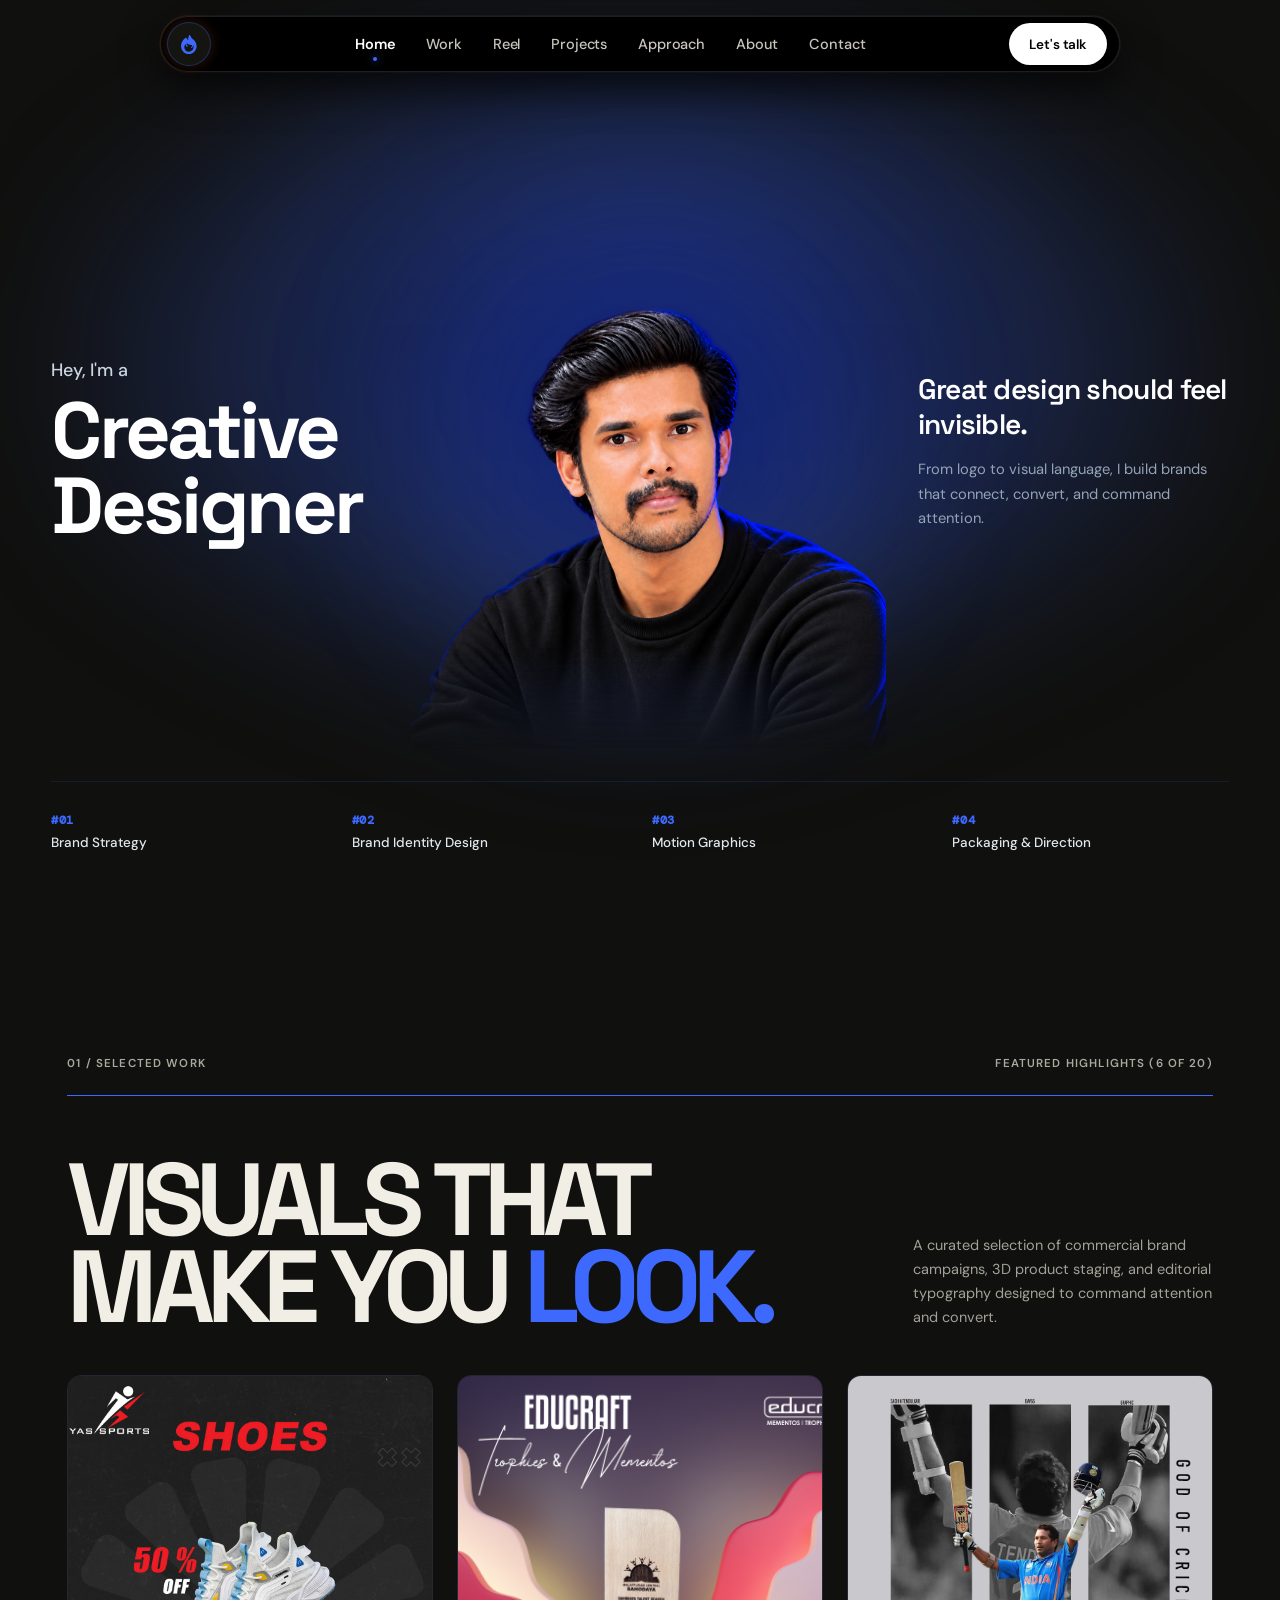
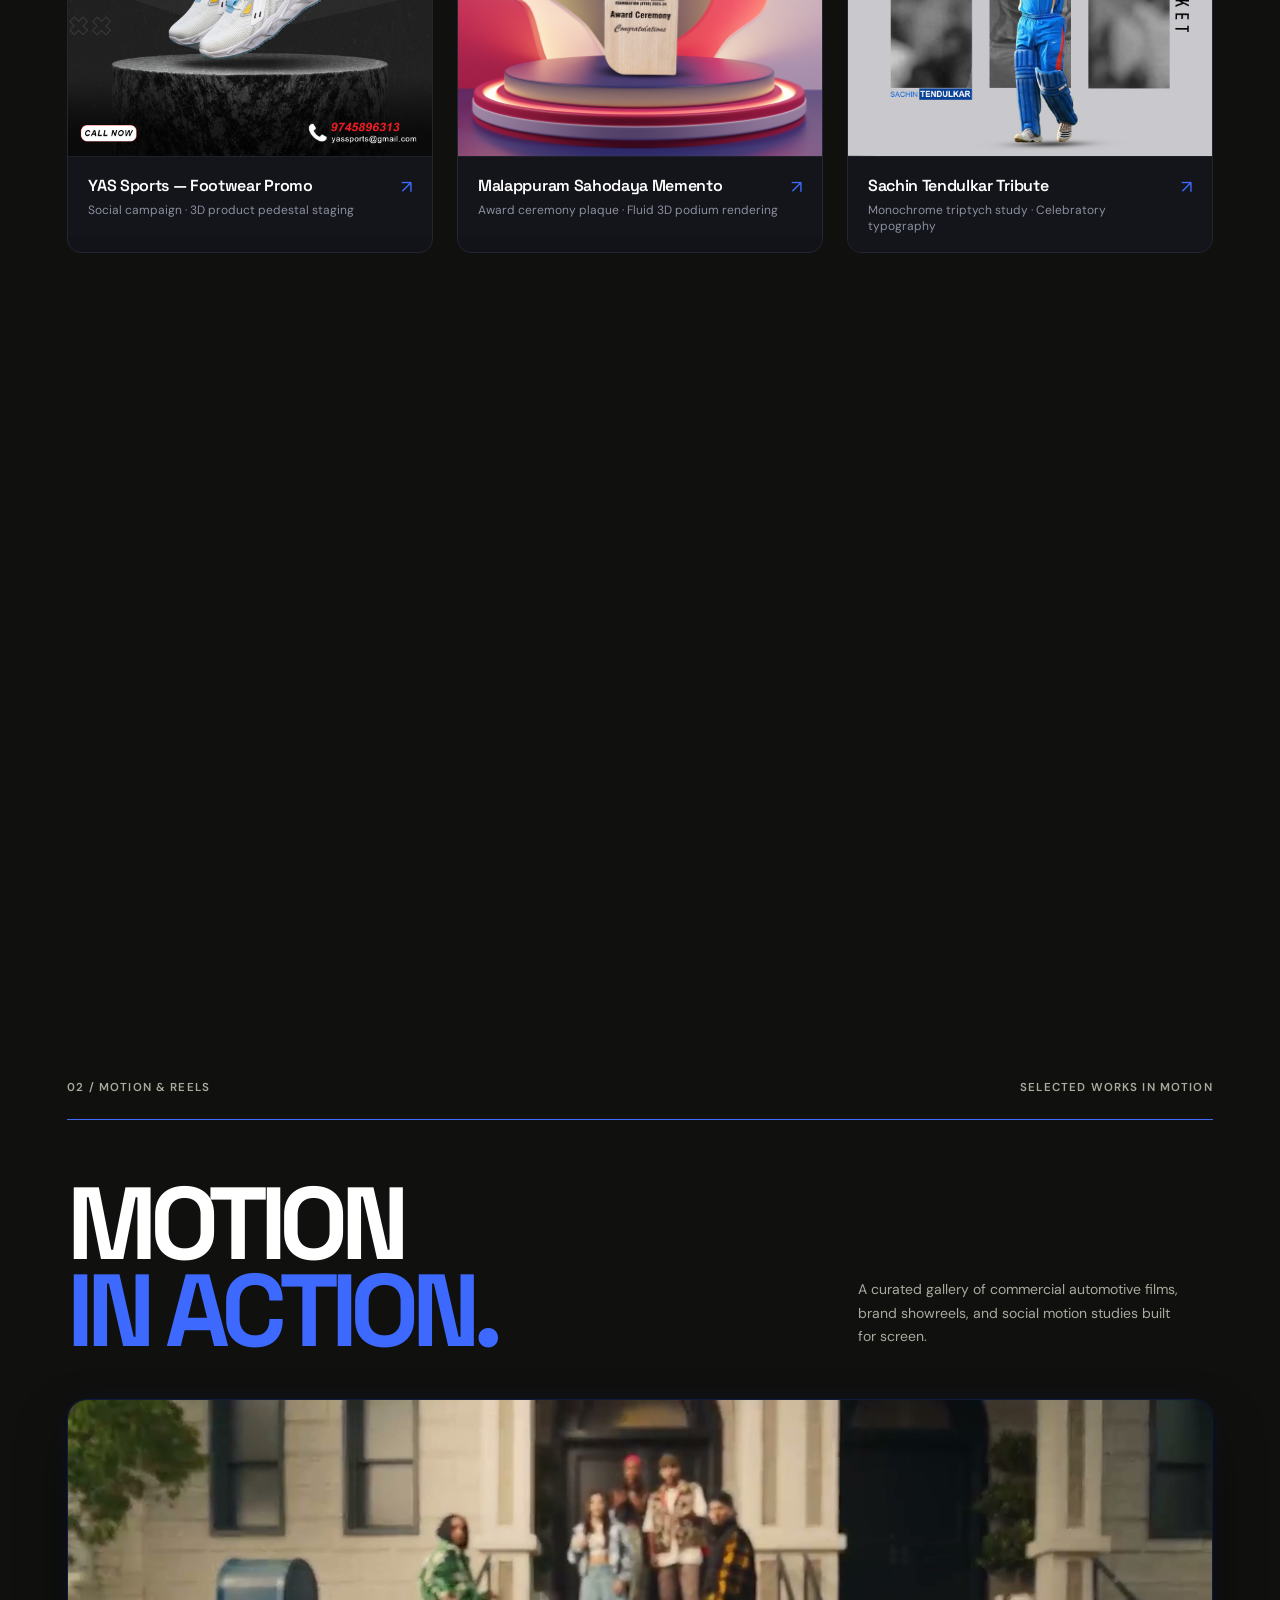
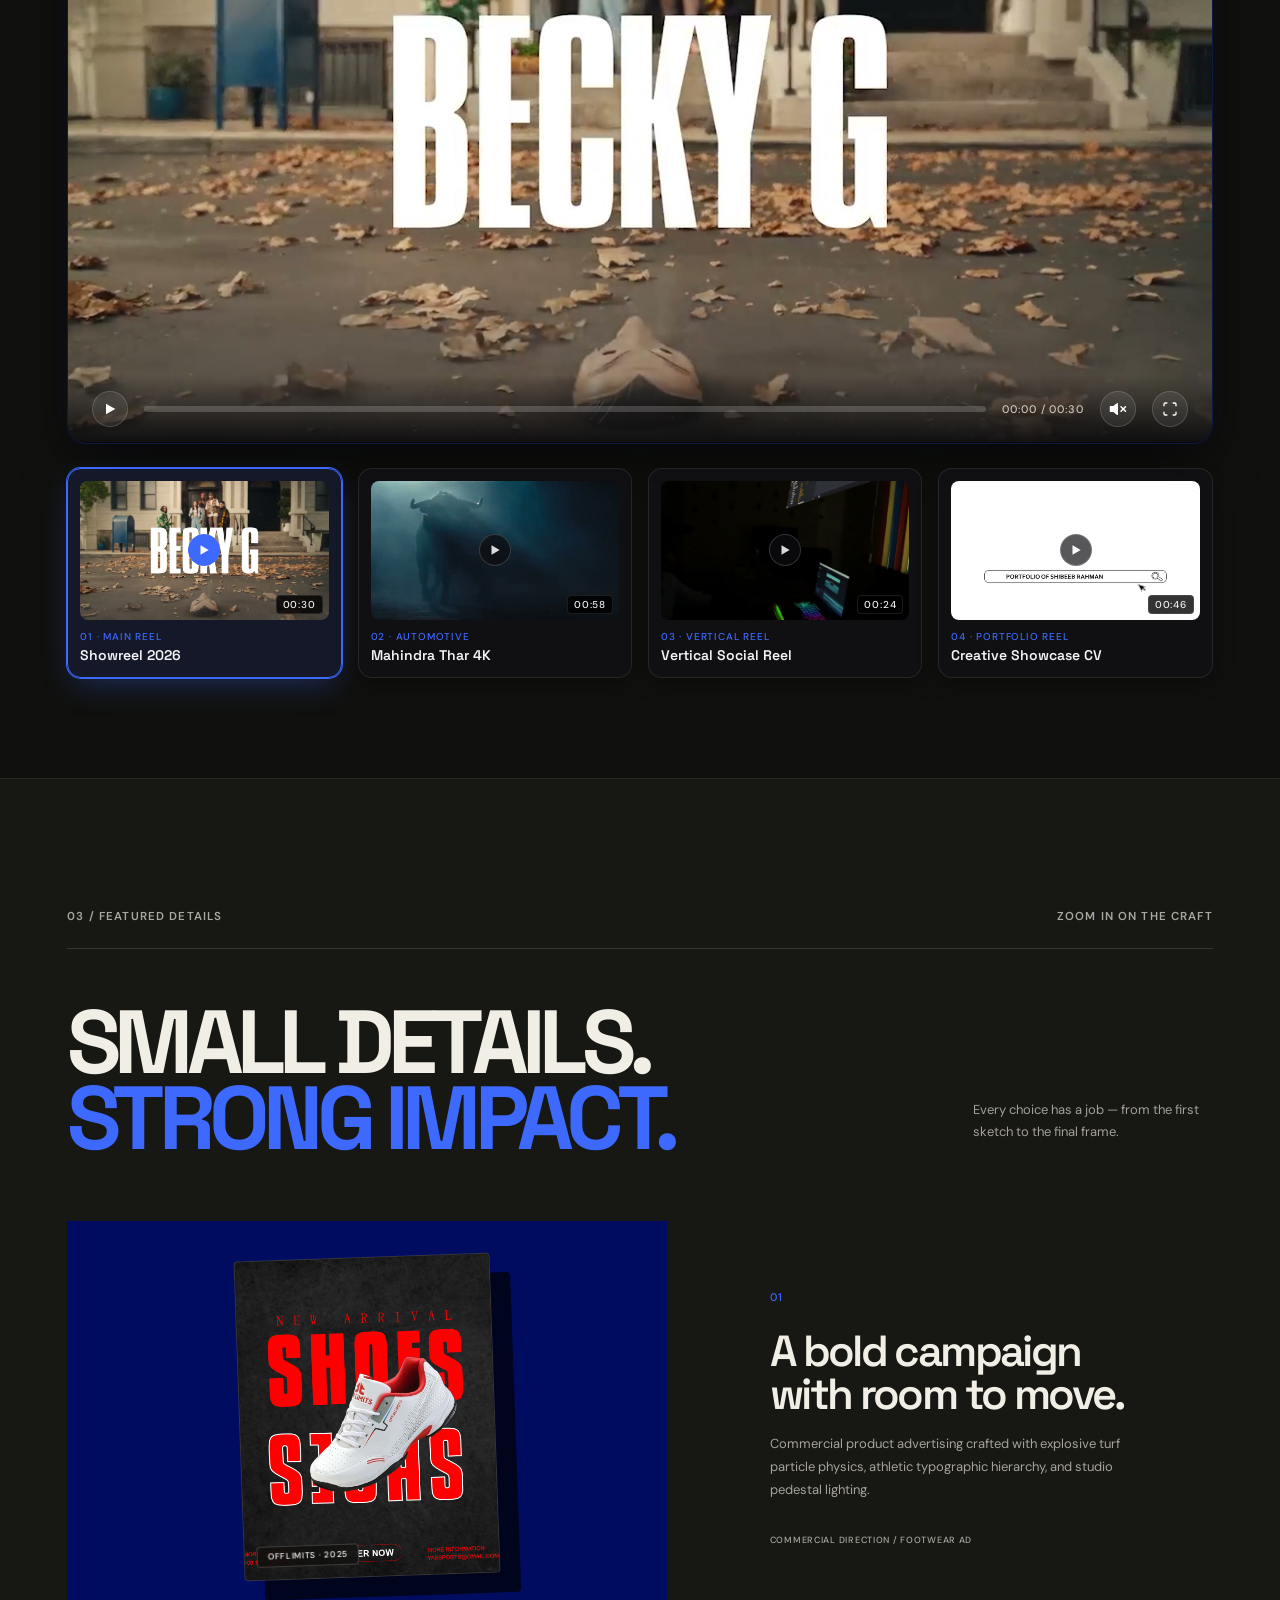
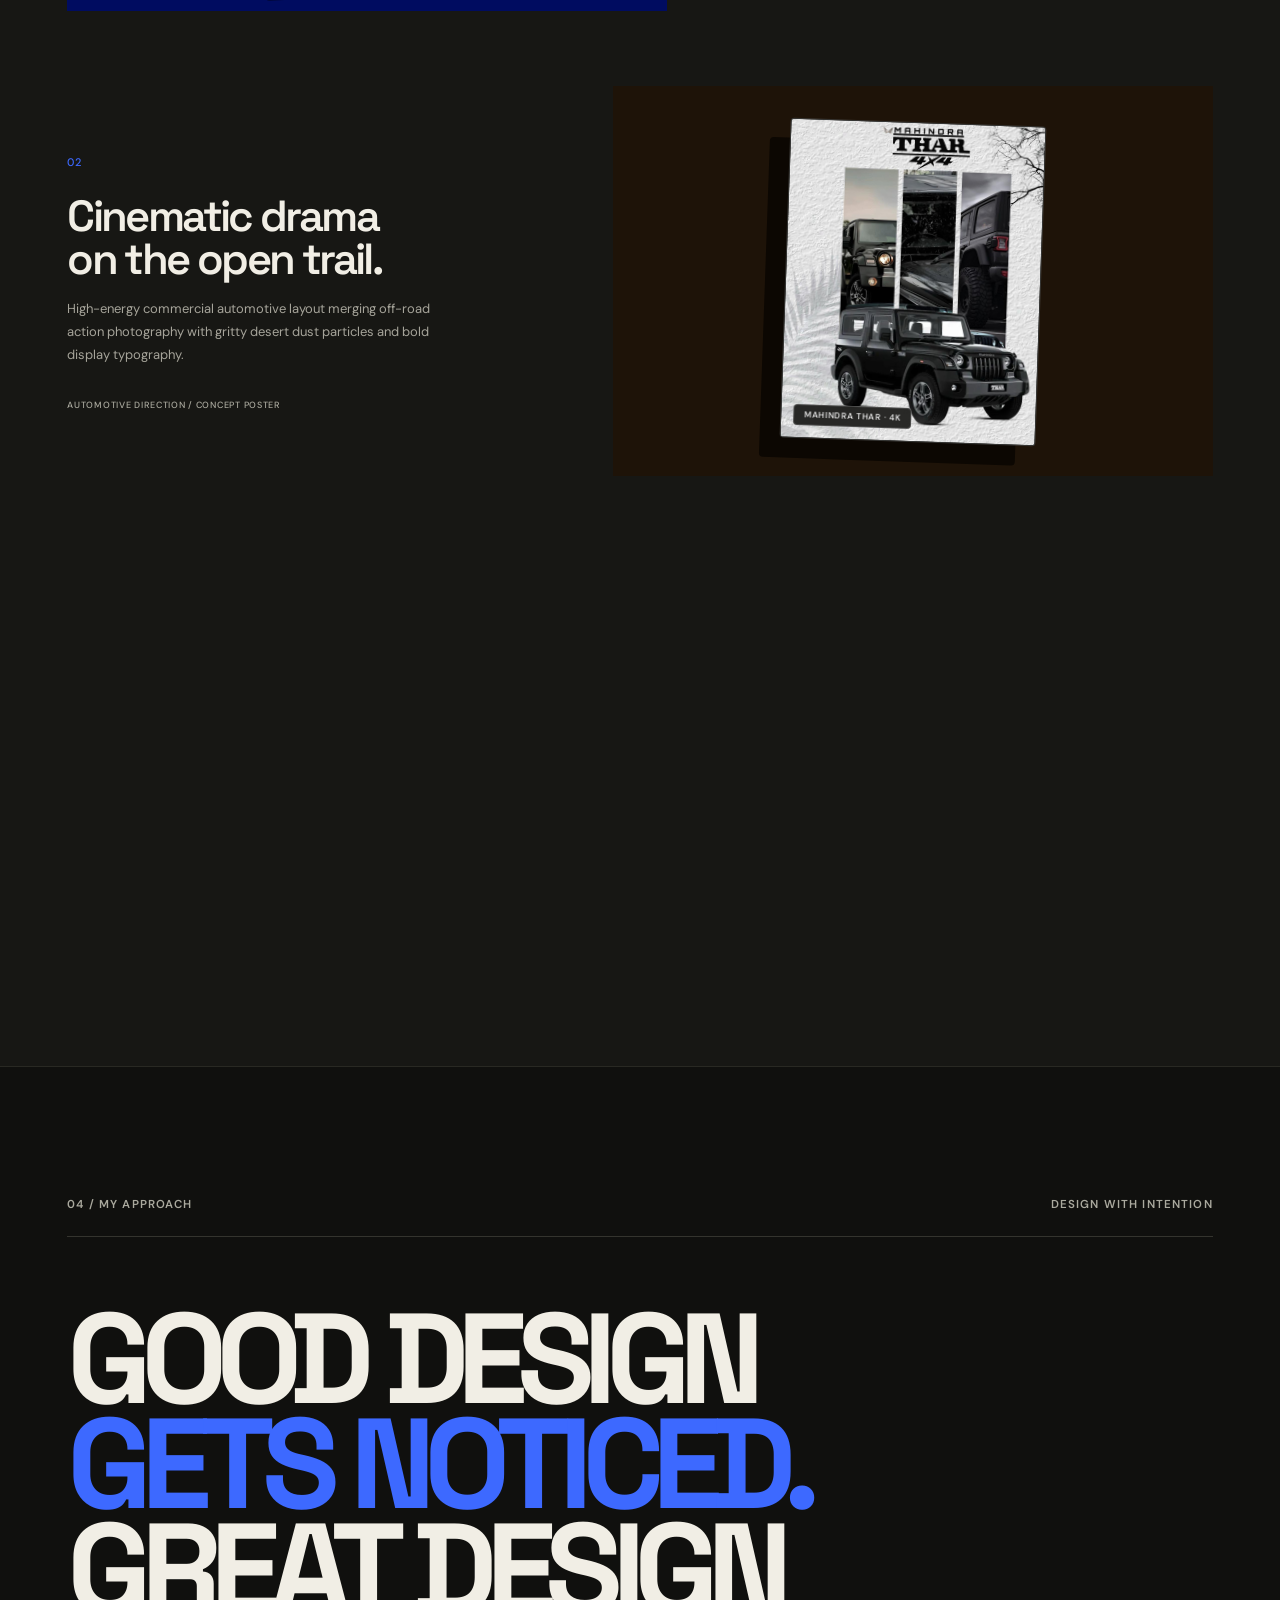
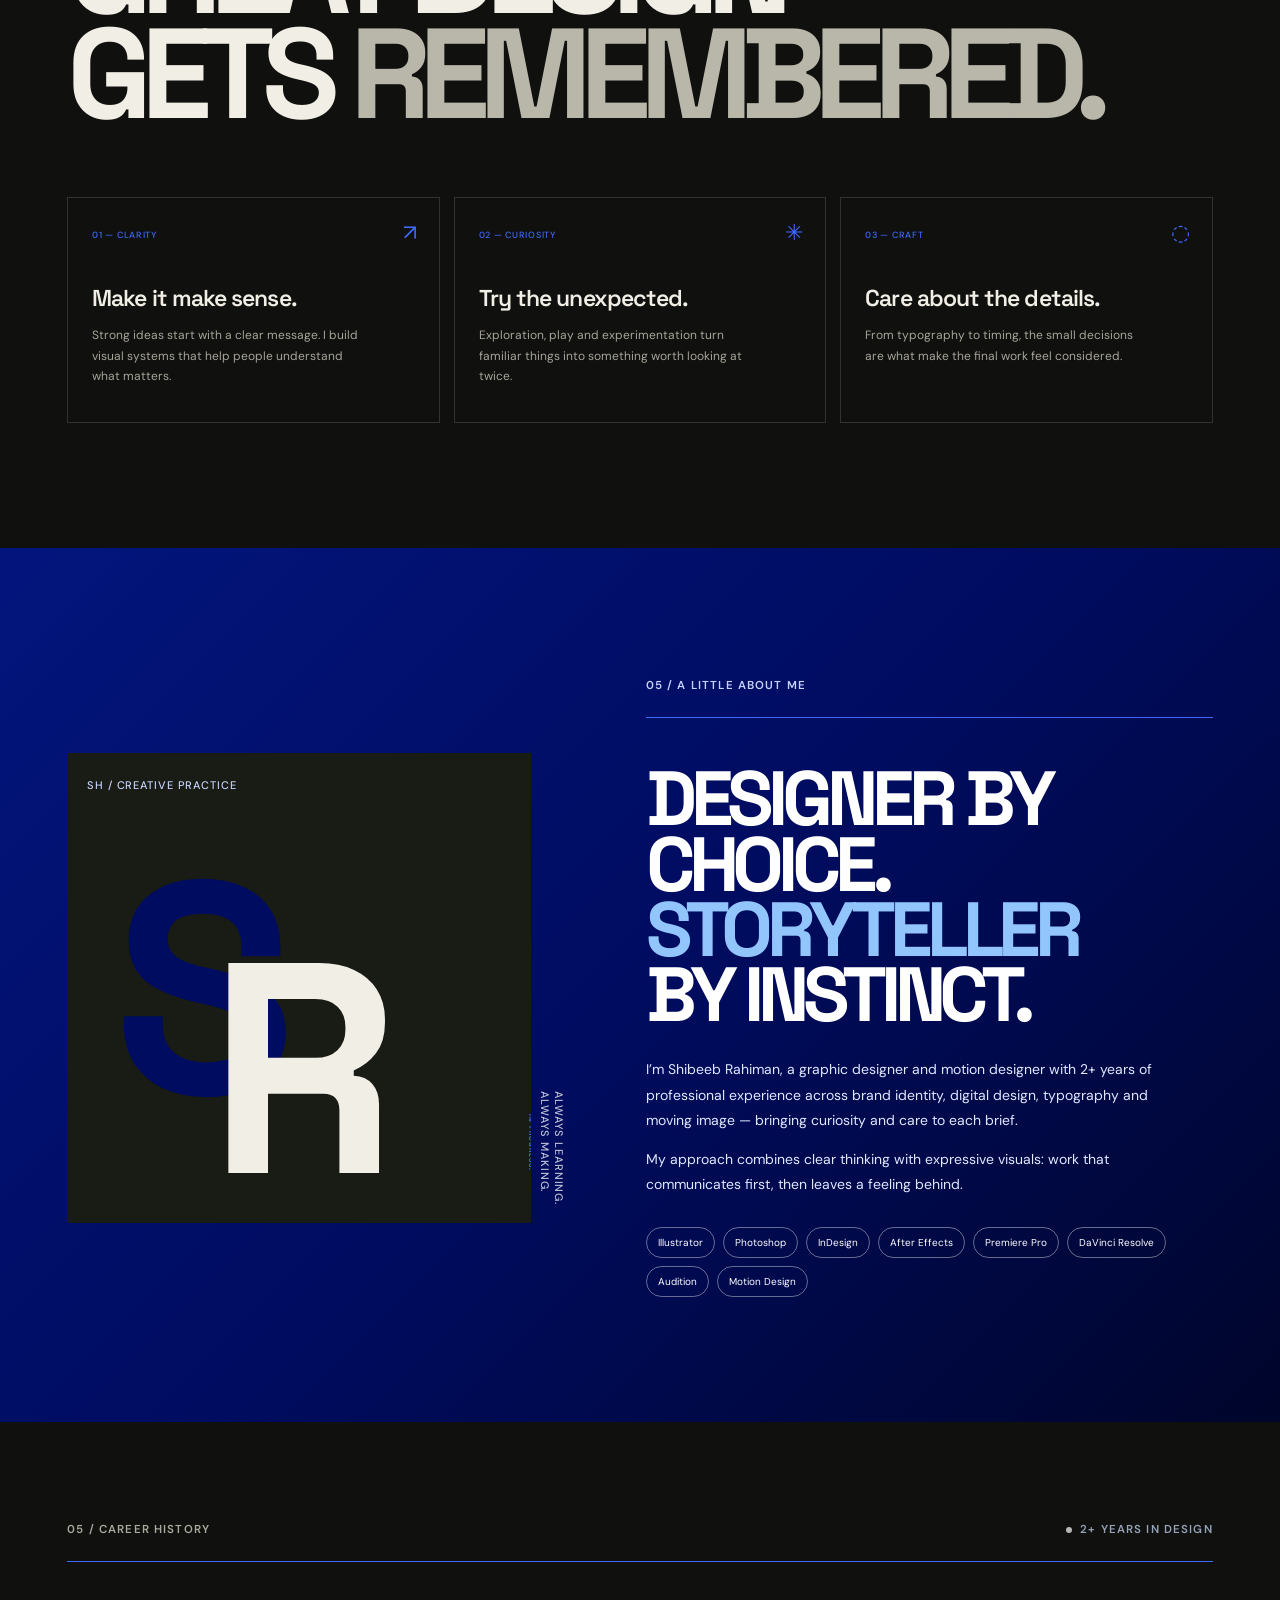
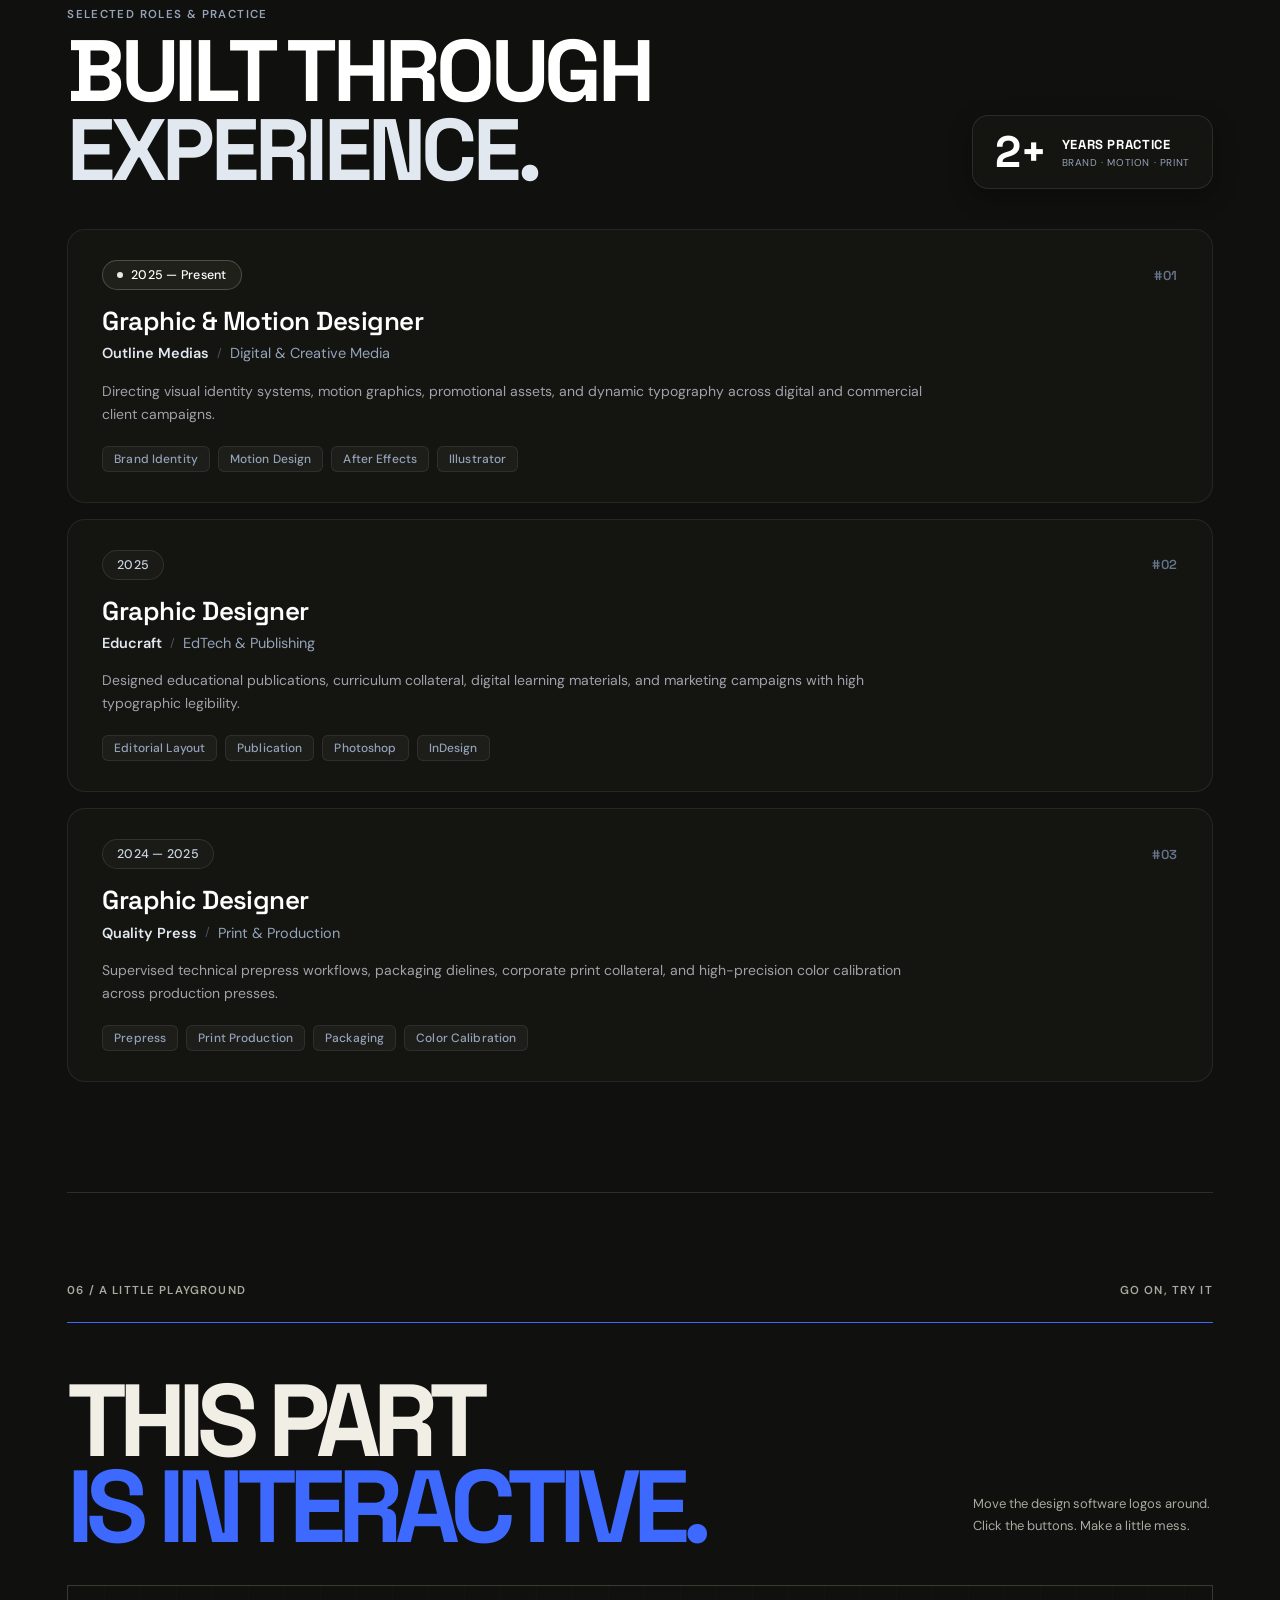
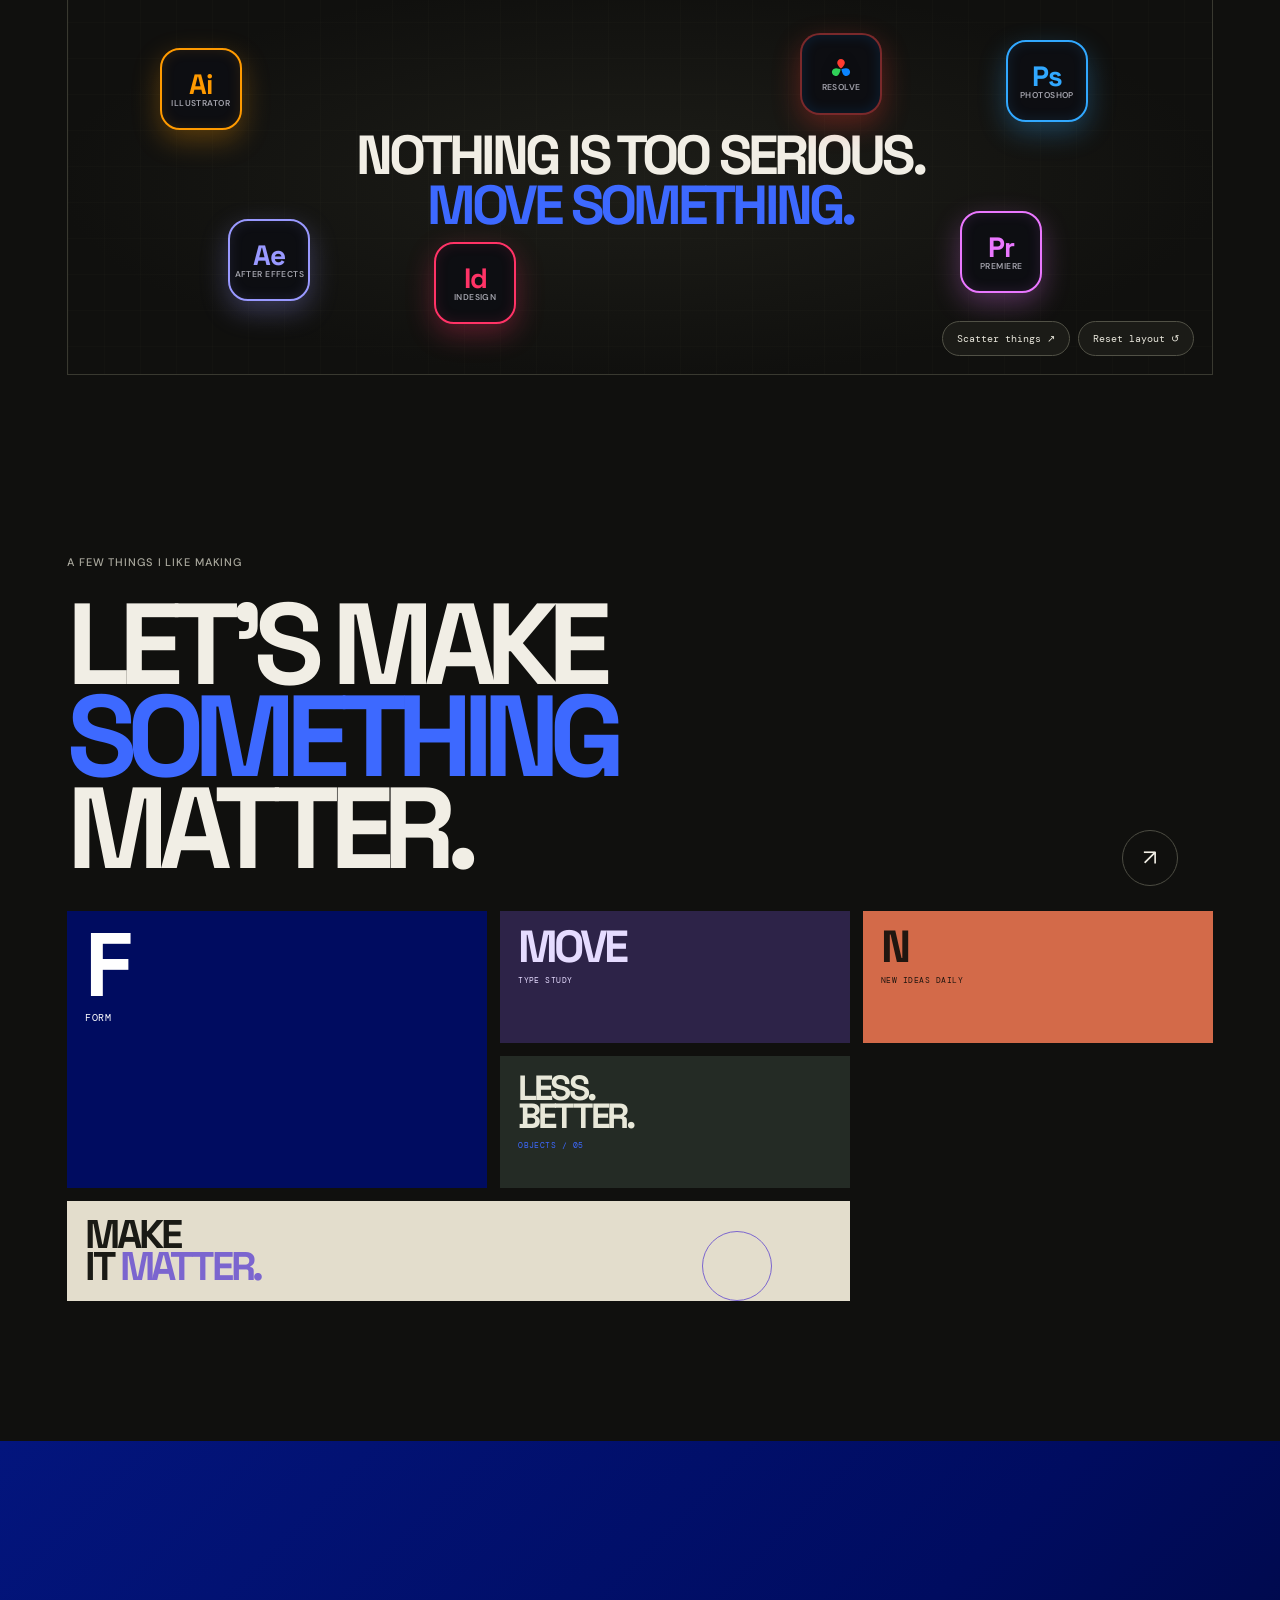
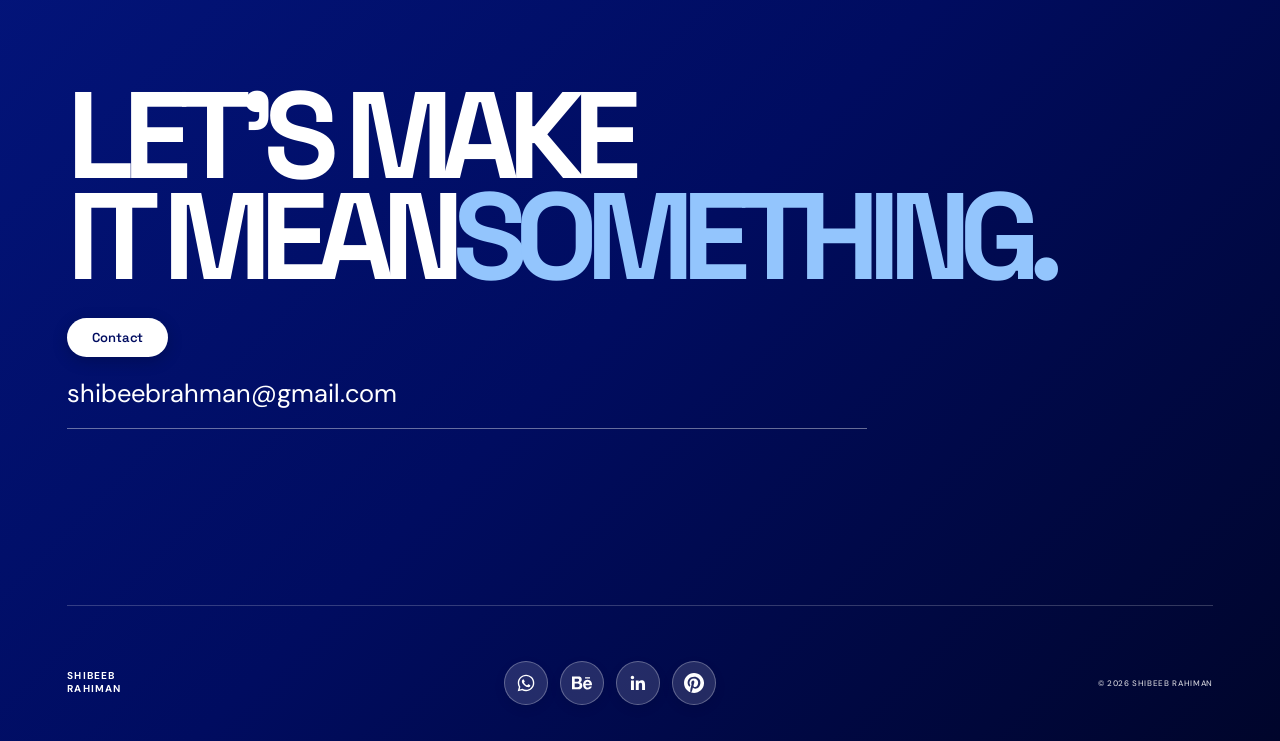
==== index.html @ 3e69a827 "Update portfolio projects and xfolio styling assets" ====
<!doctype html>
<html lang="en">
<head>
  <meta charset="utf-8"><meta name="viewport" content="width=device-width,initial-scale=1">
  <meta name="theme-color" content="#10100e">
    <meta name="description" content="Shibeeb Rahiman — graphic designer and motion designer creating visual identities, motion graphics and packaging across Kerala, Dubai, and globally.">
  <meta name="keywords" content="graphic designer kerala, motion designer dubai, brand identity kozhikode calicut, packaging designer, After Effects motion graphics, visual identity system">
  <meta name="author" content="Shibeeb Rahiman">
  <title>Shibeeb Rahiman — Graphic & Motion Designer</title>

  <!-- Geo & Local SEO Targeting Tags -->
  <meta name="geo.region" content="IN-KL">
  <meta name="geo.placename" content="Kozhikode, Kerala, India">
  <meta name="geo.position" content="11.2588;75.7804">
  <meta name="ICBM" content="11.2588, 75.7804">

  <!-- Open Graph -->
  <link rel="canonical" href="https://shibeeb-portfolio.onrender.com/">
  <meta property="og:url" content="https://shibeeb-portfolio.onrender.com/">
  <meta property="og:type" content="website">
  <meta property="og:title" content="Shibeeb Rahiman — Graphic & Motion Designer">
  <meta property="og:description" content="Creating visual identities, digital experiences, motion graphics and packaging across Kerala, Dubai, and worldwide.">
  <meta property="og:image" content="assets/images/shibeeb-portrait.png">

  <!-- JSON-LD Structured Data for Local SEO & E-E-A-T -->
  <script type="application/ld+json">
  {
    "@context": "https://schema.org",
    "@graph": [
      {
        "@type": "Person",
        "@id": "https://shibeeb-portfolio.onrender.com/#shibeeb-rahiman",
        "name": "Shibeeb Rahiman",
        "jobTitle": "Graphic & Motion Designer",
        "description": "Graphic designer and motion designer creating brand identity systems, moving images, and print packaging for businesses in Kerala, Dubai (UAE), and globally.",
        "image": "assets/images/shibeeb-portrait.png",
        "telephone": "+919207896313",
        "email": "shibeebrahman@gmail.com",
        "address": {
          "@type": "PostalAddress",
          "addressLocality": "Kozhikode",
          "addressRegion": "Kerala",
          "addressCountry": "India"
        },
        "sameAs": [
          "https://wa.me/919207896313",
          "https://www.behance.net",
          "https://www.linkedin.com"
        ]
      },
      {
        "@type": "ProfessionalService",
        "@id": "https://shibeeb-portfolio.onrender.com/#service",
        "name": "Shibeeb Rahiman — Graphic & Motion Design Studio",
        "image": "assets/images/shibeeb-portrait.png",
        "telephone": "+919207896313",
        "email": "shibeebrahman@gmail.com",
        "areaServed": [
          { "@type": "AdministrativeArea", "name": "Kerala" },
          { "@type": "City", "name": "Kozhikode" },
          { "@type": "City", "name": "Kochi" },
          { "@type": "City", "name": "Bangalore" },
          { "@type": "Country", "name": "United Arab Emirates" },
          { "@type": "City", "name": "Dubai" }
        ],
        "knowsAbout": [
          "Brand Identity Design",
          "Motion Graphics",
          "Logo Design",
          "After Effects Animation",
          "Packaging Prepress",
          "Editorial Layout"
        ]
      }
    ]
  }
  </script>
  <link rel="icon" type="image/svg+xml" href="assets/images/favicon.svg">
  <link rel="shortcut icon" href="assets/images/favicon.svg">
  <link rel="preconnect" href="https://fonts.googleapis.com">
  <link rel="preconnect" href="https://fonts.gstatic.com" crossorigin>
  <link href="https://fonts.googleapis.com/css2?family=DM+Mono:wght@400;500&family=DM+Sans:wght@400;500;600;700&family=Space+Grotesk:wght@400;500;600;700&display=swap" rel="stylesheet">
  <link rel="stylesheet" href="assets/css/styles.css?v=3">

  <style>
    .pill-flame-svg { width: 22px !important; height: 22px !important; max-width: 22px !important; display: block !important; }
    .pill-flame-circle { width: 44px; height: 44px; display: flex; align-items: center; justify-content: center; }
  </style>
</head>
<body>
  <div class="progress" id="progress"></div><div class="pointer-glow" aria-hidden="true"></div>
  <!-- Mobile Backdrop Overlay -->
  <div class="pill-nav-backdrop" id="pillNavBackdrop" aria-hidden="true"></div>

  <header class="pill-nav-container">
    <div class="pill-nav-bar" id="pillNav">
      <!-- Left: Obsidian Circle with Deep Navy Blue Flame Icon -->
      <a class="pill-logo-btn" href="#top" aria-label="Home" title="Shibeeb Rahiman">
        <span class="pill-flame-circle">
          <svg class="pill-flame-svg" viewBox="0 0 24 24" width="22" height="22" style="width:22px;height:22px;max-width:22px;max-height:22px;display:block;" fill="none" xmlns="http://www.w3.org/2000/svg" aria-hidden="true">
            <path fill-rule="evenodd" clip-rule="evenodd" d="M12.7 2.1C12.4 2 12.1 2.2 12 2.5C11.3 4.5 11 6.2 11.1 7.7C10.4 7.1 9.7 6.3 9.2 5.4C9 5.1 8.6 5 8.3 5.2C7.1 5.9 6.1 6.9 5.3 8.1C4 9.9 3.3 12.1 3.3 14.4C3.3 19.1 7.1 22.9 11.8 22.9C16.5 22.9 20.3 19.1 20.3 14.4C20.3 10.7 18 7.4 14.9 5.7C14.5 4.4 13.8 3.2 12.7 2.1ZM11.8 20.4C9.1 20.4 6.9 18.2 6.9 15.5C6.9 14.1 7.5 12.9 8.4 12C8.5 13.1 8.9 14.1 9.5 15C9.7 15.3 10.1 15.3 10.4 15.1C10.7 14.9 10.7 14.5 10.5 14.2C9.8 13.3 9.4 12.1 9.5 10.9C10.8 12.2 12.5 13.1 14.4 13.1C14.8 13.1 15.1 13.1 15.4 13C15.3 13.9 15 14.7 14.5 15.4C14.3 15.7 14.4 16.1 14.7 16.3C15 16.5 15.3 16.4 15.5 16.1C16.2 15.1 16.6 14 16.7 12.8C16.9 13.5 17 14.3 17 15.1C17 18.2 14.7 20.4 11.8 20.4Z" fill="#3d69ff"/>
          </svg>
        </span>
      </a>

      <!-- Center: Navigation Links (Desktop) -->
      <nav class="pill-nav-links" id="navlinks" aria-label="Main Navigation">
        <a href="#top" class="pill-nav-item active">Home</a>
        <a href="#work" class="pill-nav-item">Work</a>
        <a href="#showreel" class="pill-nav-item">Reel</a>
        <a href="/projects" class="pill-nav-item">Projects</a>
        <a href="#approach" class="pill-nav-item">Approach</a>
        <a href="#about" class="pill-nav-item">About</a>
        <a href="#contact" class="pill-nav-item">Contact</a>
      </nav>

      <!-- Right Controls: White Pill CTA Button + Menu Toggle -->
      <div class="pill-nav-right">
        <a href="#contact" class="pill-email-btn" id="pillEmailBtn" aria-label="Let's talk">
          <span class="pill-email-text" id="pillEmailText">Let's talk</span>
        </a>

        <button class="pill-menu-toggle" id="pillMenuToggle" aria-label="Toggle navigation menu" aria-expanded="false">
          <!-- Hamburger bars (closed state) -->
          <svg class="icon-hamburger" viewBox="0 0 24 24" width="18" height="18" stroke="#ffffff" stroke-width="2.2" stroke-linecap="round" fill="none" aria-hidden="true">
            <line x1="4" y1="7" x2="20" y2="7"></line>
            <line x1="4" y1="17" x2="20" y2="17"></line>
          </svg>
          <!-- Close X icon (open state) -->
          <svg class="icon-close" viewBox="0 0 24 24" width="18" height="18" stroke="#ffffff" stroke-width="2.4" stroke-linecap="round" fill="none" aria-hidden="true">
            <line x1="18" y1="6" x2="6" y2="18"></line>
            <line x1="6" y1="6" x2="18" y2="18"></line>
          </svg>
        </button>
      </div>
    </div>

    <!-- Mobile Dropdown Menu: Solid Black Card with Centered Links -->
    <div class="pill-mobile-dropdown" id="pillMobileDropdown" aria-hidden="true">
      <nav class="mobile-nav-list" aria-label="Mobile Navigation">
        <a href="#top" class="mobile-nav-link active">Home</a>
        <a href="#work" class="mobile-nav-link">Work</a>
        <a href="#showreel" class="mobile-nav-link">Reel</a>
        <a href="/projects" class="mobile-nav-link">Projects ↗</a>
        <a href="#approach" class="mobile-nav-link">Approach</a>
        <a href="#about" class="mobile-nav-link">About</a>
        <a href="#contact" class="mobile-nav-link">Contact</a>
      </nav>
    </div>
  </header>
  <main id="top">
    <!-- HERO SECTION (Exact Layout of Reference Image with Cool Luxury Colorway) -->
    <section class="hero-canvas-wrap">
      <div class="folio-hero-card">
        <!-- Ambient Radial Backlight (Electric Blue & Midnight Obsidian — Replacing Red/Orange) -->
        <div class="hero-ambient-glow" aria-hidden="true"></div>

        <!-- Main Hero Stage: Left Greeting & Title | Center Portrait | Right Statement -->
        <div class="folio-hero-body">
          <!-- Left: Greeting & Monumental Title -->
          <div class="folio-hero-left">
            <span class="folio-greeting"><span class="greeting-pulse" aria-hidden="true"></span>Hey, I'm a</span>
            <h1 class="folio-main-title">Creative<br><span class="hero-title-accent">Designer</span></h1>
          </div>

          <!-- Center: High-Fidelity Cinematic Portrait Cutout -->
          <div class="folio-hero-center" id="heroPortraitStage">
            <div class="portrait-glow-halo" aria-hidden="true"></div>
            <!-- Mobile Floating Glass Badges -->
            <div class="hero-mobile-chip chip-left mobile-only" aria-hidden="true">
              <span class="chip-sparkle">✦</span>
              <span>Brand &amp; Motion</span>
            </div>
            <div class="hero-mobile-chip chip-right mobile-only" aria-hidden="true">
              <span class="chip-dot"></span>
              <span>Available for Work</span>
            </div>
            <img class="folio-portrait-img" id="folioPortraitImg" src="assets/images/shibeeb-portrait.png" alt="Shibeeb Rahiman — Creative Graphic &amp; Motion Designer" fetchpriority="high">
          </div>

          <!-- Right: Statement & Conversion Narrative -->
          <div class="folio-hero-right">
            <div class="statement-accent-bar mobile-only" aria-hidden="true"></div>
            <h2 class="folio-statement-title">Great design should feel invisible.</h2>
            <p class="folio-statement-desc">
              From logo to visual language, I build brands that connect, convert, and command attention.
            </p>
            <div class="hero-mobile-actions mobile-only">
              <a href="#work" class="hero-mobile-btn primary">
                <span>View Selected Work</span>
                <svg viewBox="0 0 24 24" width="13" height="13" fill="none" stroke="currentColor" stroke-width="2.3" stroke-linecap="round" stroke-linejoin="round" aria-hidden="true">
                  <line x1="12" y1="5" x2="12" y2="19"></line>
                  <polyline points="19 12 12 19 5 12"></polyline>
                </svg>
              </a>
              <a href="#contact" class="hero-mobile-btn secondary">
                <span>Let's Talk</span>
              </a>
            </div>
          </div>
        </div>

        <!-- Bottom Row: 4 Numbered Disciplines from Reference Image -->
        <div class="folio-disciplines-bar">
          <div class="discipline-col">
            <span class="discipline-num">#01</span>
            <span class="discipline-name">Brand Strategy</span>
          </div>
          <div class="discipline-col">
            <span class="discipline-num">#02</span>
            <span class="discipline-name">Brand Identity Design</span>
          </div>
          <div class="discipline-col">
            <span class="discipline-num">#03</span>
            <span class="discipline-name">Motion Graphics</span>
          </div>
          <div class="discipline-col">
            <span class="discipline-num">#04</span>
            <span class="discipline-name">Packaging &amp; Direction</span>
          </div>
        </div>
      </div>
    </section>

        <section id="work" class="work-section section wrap">
      <div class="section-kicker mono"><span>01 / SELECTED WORK</span><span>FEATURED HIGHLIGHTS (6 OF 20)</span></div>
            <div class="work-intro">
        <h2>VISUALS THAT<br>MAKE YOU <span>LOOK.</span></h2>
        <div class="work-intro-right">
          <p>A curated selection of commercial brand campaigns, 3D product staging, and editorial typography designed to command attention and convert.</p>
        </div>
      </div><!-- Curated 6-Project Showcase -->
      <div class="portfolio-grid" id="portfolioGrid">
        <!-- 1: YAS Sports Promo -->
        <article class="portfolio-card reveal" data-category="ads" data-case-id="4" data-index="0" data-src="assets/images/posters/yas-sports-shoes-promo.jpg" data-title="YAS Sports — Footwear Promo" data-badge="COMMERCIAL AD" data-desc="Social campaign · 3D product pedestal staging" role="link" tabindex="0" style="cursor: pointer;">
          <div class="portfolio-img-box">
            <img src="assets/images/posters/yas-sports-shoes-promo.jpg" alt="YAS Sports 50% Off Footwear Campaign" loading="lazy">
            <div class="portfolio-zoom-hint mono">VIEW CASE STUDY ↗</div>
          </div>
          <div class="project-caption">
            <div>
              <h3>YAS Sports — Footwear Promo</h3>
              <p>Social campaign · 3D product pedestal staging</p>
            </div>
            <span class="card-arrow" aria-hidden="true">↗</span>
          </div>
        </article>

        <!-- 2: Educraft Sahodaya Memento -->
        <article class="portfolio-card reveal" data-category="educraft" data-case-id="5" data-index="1" data-src="assets/images/posters/educraft-sahodaya-memento.png" data-title="Malappuram Sahodaya Memento" data-badge="3D PRODUCT · EDUCRAFT" data-desc="Award ceremony plaque · Fluid 3D podium rendering" role="link" tabindex="0" style="cursor: pointer;">
          <div class="portfolio-img-box">
            <img src="assets/images/posters/educraft-sahodaya-memento.png" alt="Malappuram Sahodaya Award Ceremony Memento" loading="lazy">
            <div class="portfolio-zoom-hint mono">VIEW CASE STUDY ↗</div>
          </div>
          <div class="project-caption">
            <div>
              <h3>Malappuram Sahodaya Memento</h3>
              <p>Award ceremony plaque · Fluid 3D podium rendering</p>
            </div>
            <span class="card-arrow" aria-hidden="true">↗</span>
          </div>
        </article>

        <!-- 3: Sachin Tendulkar Tribute -->
        <article class="portfolio-card reveal" data-category="posters" data-case-id="6" data-index="2" data-src="assets/images/posters/sachin-tendulkar-god-of-cricket.jpg" data-title="Sachin Tendulkar Tribute" data-badge="SPORTS POSTER" data-desc="Monochrome triptych study · Celebratory typography" role="link" tabindex="0" style="cursor: pointer;">
          <div class="portfolio-img-box">
            <img src="assets/images/posters/sachin-tendulkar-god-of-cricket.jpg" alt="Sachin Tendulkar God of Cricket Typography Poster" loading="lazy">
            <div class="portfolio-zoom-hint mono">VIEW CASE STUDY ↗</div>
          </div>
          <div class="project-caption">
            <div>
              <h3>Sachin Tendulkar Tribute</h3>
              <p>Monochrome triptych study · Celebratory typography</p>
            </div>
            <span class="card-arrow" aria-hidden="true">↗</span>
          </div>
        </article>

        <!-- 4: Mahindra Thar Automotive -->
        <article class="portfolio-card reveal" data-category="posters" data-case-id="9" data-index="3" data-src="assets/images/posters/mahindra-thar-automotive-poster.jpg" data-title="Mahindra Thar: Explore The Impossible" data-badge="AUTOMOTIVE POSTER" data-desc="Cinematic off-road composite · High-energy dirt trail" role="link" tabindex="0" style="cursor: pointer;">
          <div class="portfolio-img-box">
            <img src="assets/images/posters/mahindra-thar-automotive-poster.jpg" alt="Mahindra Thar Automotive Concept Poster" loading="lazy">
            <div class="portfolio-zoom-hint mono">VIEW CASE STUDY ↗</div>
          </div>
          <div class="project-caption">
            <div>
              <h3>Mahindra Thar: Explore The Impossible</h3>
              <p>Cinematic off-road composite · High-energy dirt trail</p>
            </div>
            <span class="card-arrow" aria-hidden="true">↗</span>
          </div>
        </article>

        <!-- 5: Educraft Podium Championship -->
        <article class="portfolio-card reveal" data-category="educraft" data-case-id="8" data-index="4" data-src="assets/images/posters/educraft-podium-trophies.png" data-title="Championship Series Trophies" data-badge="3D STAGING · EDUCRAFT" data-desc="1st, 2nd &amp; 3rd place podium · Polished acrylic &amp; gold" role="link" tabindex="0" style="cursor: pointer;">
          <div class="portfolio-img-box">
            <img src="assets/images/posters/educraft-podium-trophies.png" alt="Educraft Podium Championship Series Trophies" loading="lazy">
            <div class="portfolio-zoom-hint mono">VIEW CASE STUDY ↗</div>
          </div>
          <div class="project-caption">
            <div>
              <h3>Championship Series Trophies</h3>
              <p>1st, 2nd &amp; 3rd place podium · Polished acrylic &amp; gold</p>
            </div>
            <span class="card-arrow" aria-hidden="true">↗</span>
          </div>
        </article>

        <!-- 6: MN LY Fashion Hub -->
        <article class="portfolio-card reveal" data-category="ads" data-case-id="10" data-index="5" data-src="assets/images/posters/mnly-fashion-hub-launch.jpg" data-title="MN LY Menswear Fashion Hub" data-badge="BRAND LAUNCH" data-desc="Retail fashion launch · Modern warm neutral layout" role="link" tabindex="0" style="cursor: pointer;">
          <div class="portfolio-img-box">
            <img src="assets/images/posters/mnly-fashion-hub-launch.jpg" alt="MN LY Fashion Hub Retail Launch Poster" loading="lazy">
            <div class="portfolio-zoom-hint mono">VIEW CASE STUDY ↗</div>
          </div>
          <div class="project-caption">
            <div>
              <h3>MN LY Menswear Fashion Hub</h3>
              <p>Retail fashion launch · Modern warm neutral layout</p>
            </div>
            <span class="card-arrow" aria-hidden="true">↗</span>
          </div>
        </article>
      </div>

      <div class="work-cta-wrap reveal" style="display: flex; justify-content: center; align-items: center; width: 100%; margin-top: 50px; text-align: center;">
        <a href="/projects" class="work-explore-pill-btn" style="margin: 0 auto;" aria-label="View all projects in full archive">
          <span class="explore-pill-dot"></span>
          <span>VIEW ALL PROJECTS</span>
          <svg class="explore-pill-arrow" viewBox="0 0 24 24" width="14" height="14" fill="none" stroke="currentColor" stroke-width="2.4" aria-hidden="true">
            <path d="M7 17L17 7M17 7H7M17 7V17"/>
          </svg>
        </a>
      </div>
    </section>

    <!-- Showreel / Portfolio Video Section -->
    <section id="showreel" class="showreel-section section wrap reveal">
      <div class="section-kicker mono">
        <span>02 / MOTION &amp; REELS</span>
        <span>SELECTED WORKS IN MOTION</span>
      </div>

      <div class="showreel-intro">
        <h2>MOTION<br><span>IN ACTION.</span></h2>
        <p>A curated gallery of commercial automotive films, brand showreels, and social motion studies built for screen.</p>
      </div>

      <div class="showreel-container">
        <div class="showreel-frame" id="showreelFrame">
          <!-- Ambient backlight glow -->
          <div class="showreel-glow" aria-hidden="true"></div>

          <!-- Video Loading / Buffering Indicator -->
          <div class="video-loading-indicator" id="videoLoadingIndicator" aria-live="polite" aria-label="Loading showreel video">
            <div class="video-spinner-wrapper">
              <div class="video-spinner-ring"></div>
              <div class="video-spinner-pulse"></div>
            </div>
            <span class="video-loading-text mono">LOADING REEL</span>
          </div>

          <!-- Showreel Video Element with Native Autoplay -->
          <video id="portfolioVideo" class="portfolio-video" src="assets/videos/shibeeb-showreel.mp4" autoplay playsinline muted loop preload="auto" poster="assets/images/posters/showreel-thumb.jpg">
            <source src="assets/videos/shibeeb-showreel.mp4" type="video/mp4">

            Your browser does not support the video tag.
          </video>

          <!-- Clean video poster overlay (non-obstructive) -->
          <div class="video-poster-overlay is-hidden" id="videoPosterOverlay"></div>

          <!-- Custom Floating Video Controls Bar -->
          <div class="video-controls-bar" id="videoControlsBar">
            <button type="button" class="ctrl-btn ctrl-play" id="ctrlPlayBtn" aria-label="Pause Video" title="Pause Video">
              <!-- Play / Resume icon (shown when video is paused) -->
              <svg class="ctrl-icon-play" viewBox="0 0 24 24" width="16" height="16" fill="currentColor" style="display:none;" aria-hidden="true">
                <polygon points="6,4 20,12 6,20"></polygon>
              </svg>
              <!-- Pause icon (shown when video is playing) -->
              <svg class="ctrl-icon-pause" viewBox="0 0 24 24" width="16" height="16" fill="currentColor" aria-hidden="true">
                <rect x="5" y="4" width="4.5" height="16" rx="1.5"></rect>
                <rect x="14.5" y="4" width="4.5" height="16" rx="1.5"></rect>
              </svg>
            </button>
            <div class="ctrl-progress-wrap" id="ctrlProgressWrap">
              <div class="ctrl-progress-bar" id="ctrlProgressBar" style="width: 0%;"></div>
            </div>
            <span class="ctrl-time mono" id="ctrlTime">00:00 / 00:30</span>
            <button type="button" class="ctrl-btn ctrl-mute" id="ctrlMuteBtn" aria-label="Unmute Video" title="Click to Unmute">
              <!-- Crossed Mute Icon (shown when muted: speaker with cross X) -->
              <svg class="ctrl-icon-muted" viewBox="0 0 24 24" width="18" height="18" fill="none" stroke="currentColor" stroke-width="2" stroke-linecap="round" stroke-linejoin="round" aria-hidden="true">
                <polygon points="11 5 6 9 2 9 2 15 6 15 11 19 11 5" fill="currentColor"></polygon>
                <line x1="22" y1="9" x2="16" y2="15"></line>
                <line x1="16" y1="9" x2="22" y2="15"></line>
              </svg>
              <!-- Unmuted Icon with Audio Waves (shown when unmuted / sound active) -->
              <svg class="ctrl-icon-unmuted" viewBox="0 0 24 24" width="18" height="18" fill="none" stroke="currentColor" stroke-width="2" stroke-linecap="round" stroke-linejoin="round" style="display:none;" aria-hidden="true">
                <polygon points="11 5 6 9 2 9 2 15 6 15 11 19 11 5" fill="currentColor"></polygon>
                <path d="M15.54 8.46a5 5 0 0 1 0 7.07"></path>
                <path d="M19.07 4.93a10 10 0 0 1 0 14.14"></path>
              </svg>
            </button>
            <button type="button" class="ctrl-btn ctrl-fullscreen" id="ctrlFullscreenBtn" aria-label="Toggle Fullscreen" title="Toggle Fullscreen">
              <svg viewBox="0 0 24 24" width="16" height="16" fill="none" stroke="currentColor" stroke-width="2">
                <path d="M8 3H5a2 2 0 0 0-2 2v3m18 0V5a2 2 0 0 0-2-2h-3m0 18h3a2 2 0 0 0 2-2v-3M3 16v3a2 2 0 0 0 2 2h3"></path>
              </svg>
            </button>
          </div>
        </div>

        <!-- Video Showcase Playlist Grid -->
        <div class="video-playlist-grid" id="videoPlaylistGrid" role="tablist" aria-label="Motion portfolio playlist">
          <!-- 01: Showreel 2026 -->
          <button type="button" class="video-track-card is-active" data-video-src="assets/videos/shibeeb-showreel.mp4" data-poster="assets/images/posters/showreel-thumb.jpg" data-title="Showreel 2026" data-is-vertical="false" role="tab" aria-selected="true">
            <div class="video-track-thumb-box">
              <img src="assets/images/posters/showreel-thumb.jpg" alt="Showreel 2026" loading="lazy">
              <span class="video-track-play-badge" aria-hidden="true">
                <svg viewBox="0 0 24 24" width="14" height="14" fill="currentColor"><polygon points="6,4 20,12 6,20"></polygon></svg>
              </span>
              <span class="video-track-duration mono">00:30</span>
            </div>
            <div class="video-track-meta">
              <span class="video-track-tag mono">01 · MAIN REEL</span>
              <h4 class="video-track-title">Showreel 2026</h4>
            </div>
          </button>

          <!-- 02: Mahindra Thar 4K -->
          <button type="button" class="video-track-card" data-video-src="assets/videos/cinematic-car-reel.mp4" data-poster="assets/images/posters/car-video-thumb.jpg" data-title="Mahindra Thar 4K" data-is-vertical="false" role="tab" aria-selected="false">
            <div class="video-track-thumb-box">
              <img src="assets/images/posters/car-video-thumb.jpg" alt="Mahindra Thar 4K" loading="lazy">
              <span class="video-track-play-badge" aria-hidden="true">
                <svg viewBox="0 0 24 24" width="14" height="14" fill="currentColor"><polygon points="6,4 20,12 6,20"></polygon></svg>
              </span>
              <span class="video-track-duration mono">00:58</span>
            </div>
            <div class="video-track-meta">
              <span class="video-track-tag mono">02 · AUTOMOTIVE</span>
              <h4 class="video-track-title">Mahindra Thar 4K</h4>
            </div>
          </button>

          <!-- 03: Vertical Social Reel -->
          <button type="button" class="video-track-card" data-video-src="assets/videos/social-motion-reel.mp4" data-poster="assets/images/posters/final-out-thumb.jpg" data-title="Vertical Social Reel" data-is-vertical="true" role="tab" aria-selected="false">
            <div class="video-track-thumb-box">
              <img src="assets/images/posters/final-out-thumb.jpg" alt="Vertical Social Reel" loading="lazy">
              <span class="video-track-play-badge" aria-hidden="true">
                <svg viewBox="0 0 24 24" width="14" height="14" fill="currentColor"><polygon points="6,4 20,12 6,20"></polygon></svg>
              </span>
              <span class="video-track-duration mono">00:24</span>
            </div>
            <div class="video-track-meta">
              <span class="video-track-tag mono">03 · VERTICAL REEL</span>
              <h4 class="video-track-title">Vertical Social Reel</h4>
            </div>
          </button>

          <!-- 04: Brand Overview -->
          <button type="button" class="video-track-card" data-video-src="assets/videos/shibeeb-cv.mp4" data-poster="assets/images/posters/reel-frame.jpg" data-title="Creative Showcase CV" data-is-vertical="false" role="tab" aria-selected="false">
            <div class="video-track-thumb-box">
              <img src="assets/images/posters/reel-frame.jpg" alt="Creative Showcase CV" loading="lazy">
              <span class="video-track-play-badge" aria-hidden="true">
                <svg viewBox="0 0 24 24" width="14" height="14" fill="currentColor"><polygon points="6,4 20,12 6,20"></polygon></svg>
              </span>
              <span class="video-track-duration mono">00:46</span>
            </div>
            <div class="video-track-meta">
              <span class="video-track-tag mono">04 · PORTFOLIO REEL</span>
              <h4 class="video-track-title">Creative Showcase CV</h4>
            </div>
          </button>
        </div>
      </div>
    </section>



    <section id="projects" class="featured section">
      <div class="wrap">
        <div class="section-kicker mono"><span>03 / FEATURED DETAILS</span><span>ZOOM IN ON THE CRAFT</span></div>
        <div class="featured-heading"><h2>SMALL DETAILS.<br><span>STRONG IMPACT.</span></h2><p>Every choice has a job — from the first sketch to the final frame.</p></div>

        <!-- 01: OffLimits Footwear Artwork Stage -->
        <div class="feature-row reveal">
          <div class="feature-image feature-stage-blue">
            <div class="floating-project-card card-tilt-left">
              <img src="assets/images/posters/offlimits-cricket-shoes-ad.jpg" alt="OffLimits Cricket Shoes Commercial Campaign" class="floating-card-img" loading="lazy">
              <div class="card-glass-pill mono">OFFLIMITS · 2025</div>
            </div>
          </div>
          <div class="feature-copy">
            <span class="num mono">01</span>
            <h3>A bold campaign<br>with room to move.</h3>
            <p>Commercial product advertising crafted with explosive turf particle physics, athletic typographic hierarchy, and studio pedestal lighting.</p>
            <span class="mono tiny">COMMERCIAL DIRECTION / FOOTWEAR AD</span>
          </div>
        </div>

        <!-- 02: Mahindra Thar Automotive Stage -->
        <div class="feature-row reverse reveal">
          <div class="feature-image feature-stage-amber">
            <div class="floating-project-card card-tilt-right">
              <img src="assets/images/posters/mahindra-thar-automotive-poster.jpg" alt="Mahindra Thar Automotive Concept Poster" class="floating-card-img" loading="lazy">
              <div class="card-glass-pill mono">MAHINDRA THAR · 4K</div>
            </div>
          </div>
          <div class="feature-copy">
            <span class="num mono">02</span>
            <h3>Cinematic drama<br>on the open trail.</h3>
            <p>High-energy commercial automotive layout merging off-road action photography with gritty desert dust particles and bold display typography.</p>
            <span class="mono tiny">AUTOMOTIVE DIRECTION / CONCEPT POSTER</span>
          </div>
        </div>

        <!-- 03: Move Your World Editorial Stage -->
        <div class="feature-row reveal">
          <div class="feature-image feature-stage-purple">
            <div class="floating-project-card card-tilt-left">
              <img src="assets/images/posters/move-your-world-poster.jpeg" alt="Move Your World Conceptual Design Poster" class="floating-card-img" loading="lazy">
              <div class="card-glass-pill mono">MOVE YOUR WORLD · POSTER</div>
            </div>
          </div>
          <div class="feature-copy">
            <span class="num mono">03</span>
            <h3>Type that does<br>more than talk.</h3>
            <p>Conceptual surrealism merging cosmic photography with bold Swiss typography and experimental layout direction designed to communicate before a single word is read.</p>
            <span class="mono tiny">TYPOGRAPHY / EDITORIAL POSTER</span>
          </div>
        </div>
      </div>
    </section>

    <section id="approach" class="results section wrap">
      <div class="section-kicker mono"><span>04 / MY APPROACH</span><span>DESIGN WITH INTENTION</span></div>
      <h2 class="results-title">GOOD DESIGN<br><span>GETS NOTICED.</span><br>GREAT DESIGN<br>GETS <i>REMEMBERED.</i></h2>
      <div class="principles">
        <article class="principle reveal"><span class="mono">01 — CLARITY</span><h3>Make it make sense.</h3><p>Strong ideas start with a clear message. I build visual systems that help people understand what matters.</p><div class="principle-mark">↗</div></article>
        <article class="principle reveal"><span class="mono">02 — CURIOSITY</span><h3>Try the unexpected.</h3><p>Exploration, play and experimentation turn familiar things into something worth looking at twice.</p><div class="principle-mark">✳</div></article>
        <article class="principle reveal"><span class="mono">03 — CRAFT</span><h3>Care about the details.</h3><p>From typography to timing, the small decisions are what make the final work feel considered.</p><div class="principle-mark">◌</div></article>
      </div>
    </section>

    <section id="about" class="about section">
      <div class="wrap about-grid"><div class="about-visual"><div class="about-portrait"><span class="mono">SH / CREATIVE PRACTICE</span><div class="portrait-shape">S<span>R</span></div><div class="portrait-label">DESIGN<br>IN PROGRESS.</div></div><div class="about-side mono">ALWAYS LEARNING.<br>ALWAYS MAKING.</div></div><div class="about-copy"><div class="section-kicker mono"><span>05 / A LITTLE ABOUT ME</span></div><h2>DESIGNER BY<br>CHOICE. <span>STORYTELLER</span><br>BY INSTINCT.</h2><p>I’m Shibeeb Rahiman, a graphic designer and motion designer with 2+ years of professional experience across brand identity, digital design, typography and moving image — bringing curiosity and care to each brief.</p><p>My approach combines clear thinking with expressive visuals: work that communicates first, then leaves a feeling behind.</p><div class="skills"><span>Illustrator</span><span>Photoshop</span><span>InDesign</span><span>After Effects</span><span>Premiere Pro</span><span>DaVinci Resolve</span><span>Audition</span><span>Motion Design</span></div></div></div>
    </section>

    <section id="experience" class="experience section wrap">
      <div class="section-kicker mono">
        <span>05 / CAREER HISTORY</span>
        <span class="experience-kicker-stat"><span class="kicker-bullet"></span>2+ YEARS IN DESIGN</span>
      </div>

      <div class="exp-header-row">
        <div class="exp-header-text">
          <span class="exp-section-tag">SELECTED ROLES &amp; PRACTICE</span>
          <h2 class="exp-main-heading">BUILT THROUGH<br><span>EXPERIENCE.</span></h2>
        </div>
        <div class="exp-summary-card">
          <div class="exp-summary-count">2+</div>
          <div class="exp-summary-meta">
            <span class="exp-summary-title">YEARS PRACTICE</span>
            <span class="exp-summary-sub">BRAND · MOTION · PRINT</span>
          </div>
        </div>
      </div>

      <div class="exp-list">
        <!-- 01: Outline Medias -->
        <article class="exp-item reveal">
          <div class="exp-item-main">
            <div class="exp-item-top">
              <span class="exp-date-pill exp-date-current">
                <span class="exp-current-dot" aria-hidden="true"></span>2025 — Present
              </span>
              <span class="exp-item-num">#01</span>
            </div>

            <div class="exp-item-title-row">
              <div class="exp-item-info">
                <h3 class="exp-role-title">Graphic &amp; Motion Designer</h3>
                <div class="exp-company-row">
                  <span class="exp-company-name">Outline Medias</span>
                  <span class="exp-company-divider">/</span>
                  <span class="exp-company-focus">Digital &amp; Creative Media</span>
                </div>
              </div>
            </div>

            <p class="exp-item-desc">
              Directing visual identity systems, motion graphics, promotional assets, and dynamic typography across digital and commercial client campaigns.
            </p>

            <div class="exp-tag-group">
              <span class="exp-tag">Brand Identity</span>
              <span class="exp-tag">Motion Design</span>
              <span class="exp-tag">After Effects</span>
              <span class="exp-tag">Illustrator</span>
            </div>
          </div>
        </article>

        <!-- 02: Educraft -->
        <article class="exp-item reveal">
          <div class="exp-item-main">
            <div class="exp-item-top">
              <span class="exp-date-pill">2025</span>
              <span class="exp-item-num">#02</span>
            </div>

            <div class="exp-item-title-row">
              <div class="exp-item-info">
                <h3 class="exp-role-title">Graphic Designer</h3>
                <div class="exp-company-row">
                  <span class="exp-company-name">Educraft</span>
                  <span class="exp-company-divider">/</span>
                  <span class="exp-company-focus">EdTech &amp; Publishing</span>
                </div>
              </div>
            </div>

            <p class="exp-item-desc">
              Designed educational publications, curriculum collateral, digital learning materials, and marketing campaigns with high typographic legibility.
            </p>

            <div class="exp-tag-group">
              <span class="exp-tag">Editorial Layout</span>
              <span class="exp-tag">Publication</span>
              <span class="exp-tag">Photoshop</span>
              <span class="exp-tag">InDesign</span>
            </div>
          </div>
        </article>

        <!-- 03: Quality Press -->
        <article class="exp-item reveal">
          <div class="exp-item-main">
            <div class="exp-item-top">
              <span class="exp-date-pill">2024 — 2025</span>
              <span class="exp-item-num">#03</span>
            </div>

            <div class="exp-item-title-row">
              <div class="exp-item-info">
                <h3 class="exp-role-title">Graphic Designer</h3>
                <div class="exp-company-row">
                  <span class="exp-company-name">Quality Press</span>
                  <span class="exp-company-divider">/</span>
                  <span class="exp-company-focus">Print &amp; Production</span>
                </div>
              </div>
            </div>

            <p class="exp-item-desc">
              Supervised technical prepress workflows, packaging dielines, corporate print collateral, and high-precision color calibration across production presses.
            </p>

            <div class="exp-tag-group">
              <span class="exp-tag">Prepress</span>
              <span class="exp-tag">Print Production</span>
              <span class="exp-tag">Packaging</span>
              <span class="exp-tag">Color Calibration</span>
            </div>
          </div>
        </article>
      </div>
    </section>

    <section class="playground section wrap" id="playground">
      <div class="section-kicker mono"><span>06 / A LITTLE PLAYGROUND</span><span>GO ON, TRY IT</span></div>
      <div class="playground-head">
        <h2>THIS PART<br><span>IS INTERACTIVE.</span></h2>
        <p>Move the design software logos around. Click the buttons. Make a little mess.</p>
      </div>
      <div class="playground-stage" id="playgroundStage">
        <!-- Floating Design Software Logos -->
        <div class="play-shape play-logo logo-ai" tabindex="0" aria-label="Adobe Illustrator" title="Adobe Illustrator">
          <span class="logo-mark">Ai</span>
          <span class="logo-sub-tag">Illustrator</span>
        </div>

        <div class="play-shape play-logo logo-ps" tabindex="0" aria-label="Adobe Photoshop" title="Adobe Photoshop">
          <span class="logo-mark">Ps</span>
          <span class="logo-sub-tag">Photoshop</span>
        </div>

        <div class="play-shape play-logo logo-ae" tabindex="0" aria-label="Adobe After Effects" title="Adobe After Effects">
          <span class="logo-mark">Ae</span>
          <span class="logo-sub-tag">After Effects</span>
        </div>

        <div class="play-shape play-logo logo-resolve" tabindex="0" aria-label="DaVinci Resolve" title="DaVinci Resolve">
          <svg class="resolve-icon" viewBox="0 0 24 24" width="28" height="28" fill="none" xmlns="http://www.w3.org/2000/svg" aria-hidden="true">
            <path d="M11.961 4.353c-1.976.089-3.204 1.658-3.214 3.29.019 1.443 1.635 3.481 2.884 4.53.12.099.154.109.33.18.062.025.198-.047.327-.135.36-.245.993-.947 1.648-1.738a7.67 7.67 0 0 0 1.031-1.683c.409-.89.261-1.599.235-1.888a3.983 3.983 0 0 0-.99-1.692 3.36 3.36 0 0 0-2.251-.864z" fill="#FF3B30"/>
            <path d="M16.133 12.275a10.185 10.185 0 0 0-3.244.61c-.15.058-.26.1-.374.17-.057.036-.11.135-.105.292.017.433.29 1.278.624 2.27.384 1.135 1.066 2.27 1.844 2.74a3.23 3.23 0 0 0 2.53.342c.832-.243 1.595-.868 1.962-1.546.986-1.818.19-3.548-1.121-4.417-.447-.296-1.133-.445-1.89-.46-.074 0-.15-.002-.226-.001z" fill="#0A84FF"/>
            <path d="M7.701 12.313a6.201 6.201 0 0 0-.752.047c-.596.078-.932.273-1.29.51a3.177 3.177 0 0 0-1.365 1.979c-.075.552-.086 1.053.033 1.507.433 1.389 1.326 2.222 2.847 2.452.636.028 1.37-.063 1.99-.45 1.269-.782 2.08-3.17 2.412-4.742.053-.176.035-.357-.013-.42-.005-.067-.044-.113-.19-.183-.398-.192-1.32-.417-2.375-.6a7.68 7.68 0 0 0-1.297-.1z" fill="#30D158"/>
          </svg>
          <span class="logo-sub-tag">Resolve</span>
        </div>

        <div class="play-shape play-logo logo-pr" tabindex="0" aria-label="Adobe Premiere Pro" title="Adobe Premiere Pro">
          <span class="logo-mark">Pr</span>
          <span class="logo-sub-tag">Premiere</span>
        </div>

        <div class="play-shape play-logo logo-id" tabindex="0" aria-label="Adobe InDesign" title="Adobe InDesign">
          <span class="logo-mark">Id</span>
          <span class="logo-sub-tag">InDesign</span>
        </div>

        <div class="playground-message" id="playMessage">NOTHING IS TOO SERIOUS.<br><span>MOVE SOMETHING.</span></div>
        <div class="playground-controls">
          <button type="button" id="scatterBtn">Scatter things ↗</button>
          <button type="button" id="resetBtn">Reset layout ↺</button>
        </div>
      </div>
    </section>
    <section class="collage section wrap"><div class="collage-head"><span class="mono">A FEW THINGS I LIKE MAKING</span><h2>LET’S MAKE<br><span>SOMETHING</span><br>MATTER.</h2><a href="#contact" class="round-link">↗</a></div><div class="collage-grid"><div class="collage-tile tile-a">F<span>FORM</span></div><div class="collage-tile tile-b">MOVE<span>TYPE STUDY</span></div><div class="collage-tile tile-c">N<span>NEW IDEAS DAILY</span></div><div class="collage-tile tile-d">LESS.<br>BETTER.<span>OBJECTS / 05</span></div><div class="collage-tile tile-e"><span class="orbit-mini"></span>MAKE<br>IT <i>MATTER.</i></div></div></section>

    <footer id="contact" class="footer section">
      <div class="wrap">
        <!-- Center Group: Monumental Heading & Interactive CTAs -->
        <div class="footer-center-group">
          <h2>LET’S MAKE<br><span>IT MEAN</span><i> SOMETHING.</i></h2>

          <div class="contact-actions-row">
            <a href="mailto:shibeebrahman@gmail.com" class="contact-pill-button contact-pill-button-main" id="contactMainBtn" aria-label="Contact Shibeeb Rahiman">
              Contact
            </a>
            <a class="email-link" id="emailCopy" href="mailto:shibeebrahman@gmail.com">
              <span class="email-text">shibeebrahman@gmail.com</span>
            </a>
          </div>
          <p class="copy-feedback mono" id="copyFeedback" aria-live="polite"></p>
        </div>

        <!-- Bottom Group: Brand, Navigation Links & Copyright -->
        <div class="footer-bottom">
          <a class="brand" href="#top"><span class="brand-name">SHIBEEB<br>RAHIMAN</span></a>
          <div class="footer-social-links" aria-label="Social Profiles">
            <a href="https://wa.me/919207896313" target="_blank" rel="noreferrer" class="social-logo-btn" aria-label="WhatsApp" title="WhatsApp">
              <svg viewBox="0 0 24 24" width="20" height="20" fill="currentColor" aria-hidden="true">
                <path d="M12.04 2C6.58 2 2.13 6.45 2.13 11.91C2.13 13.66 2.59 15.36 3.45 16.86L2.05 22L7.3 20.62C8.75 21.41 10.38 21.83 12.04 21.83C17.5 21.83 21.95 17.38 21.95 11.92C21.95 9.27 20.92 6.78 19.05 4.91C17.18 3.03 14.69 2 12.04 2ZM12.05 20.15C10.57 20.15 9.12 19.76 7.85 19.01L7.55 18.83L4.43 19.65L5.26 16.61L5.06 16.29C4.24 14.99 3.81 13.47 3.81 11.91C3.81 7.37 7.5 3.68 12.05 3.68C14.25 3.68 16.31 4.54 17.87 6.1C19.42 7.66 20.28 9.72 20.28 11.92C20.28 16.46 16.59 20.15 12.05 20.15ZM16.57 14.36C16.32 14.24 15.1 13.64 14.88 13.56C14.65 13.47 14.49 13.43 14.32 13.68C14.16 13.93 13.69 14.48 13.54 14.65C13.4 14.81 13.25 14.83 13 14.71C12.75 14.59 11.95 14.32 11 13.48C10.27 12.82 9.77 12.01 9.63 11.76C9.48 11.51 9.61 11.38 9.74 11.26C9.85 11.14 9.99 10.96 10.12 10.81C10.25 10.66 10.29 10.56 10.37 10.39C10.45 10.23 10.41 10.08 10.35 9.96C10.29 9.84 9.8 8.63 9.59 8.14C9.39 7.66 9.19 7.72 9.04 7.71C8.89 7.7 8.73 7.7 8.56 7.7C8.4 7.7 8.13 7.76 7.9 8.01C7.68 8.26 7.04 8.86 7.04 10.07C7.04 11.29 7.93 12.46 8.05 12.63C8.17 12.79 9.8 15.3 12.28 16.37C12.87 16.63 13.33 16.78 13.69 16.89C14.28 17.08 14.82 17.05 15.25 16.99C15.73 16.92 16.72 16.39 16.93 15.81C17.13 15.22 17.13 14.72 17.07 14.61C17.01 14.51 16.83 14.48 16.57 14.36Z"/>
              </svg>
            </a>
            <a href="https://www.behance.net" target="_blank" rel="noreferrer" class="social-logo-btn" aria-label="Behance" title="Behance">
              <svg viewBox="0 0 24 24" width="20" height="20" fill="currentColor" aria-hidden="true">
                <path d="M16.969 16.927a2.561 2.561 0 0 0 1.901.677 2.501 2.501 0 0 0 1.531-.475c.362-.235.636-.584.779-.99h2.585a5.091 5.091 0 0 1-1.9 2.896 5.292 5.292 0 0 1-3.091.88 5.839 5.839 0 0 1-2.284-.433 4.871 4.871 0 0 1-1.723-1.211 5.657 5.657 0 0 1-1.08-1.874 7.057 7.057 0 0 1-.383-2.393c-.005-.8.129-1.595.396-2.349a5.313 5.313 0 0 1 5.088-3.604 4.87 4.87 0 0 1 2.376.563c.661.362 1.231.87 1.668 1.485a6.2 6.2 0 0 1 .943 2.133c.194.821.263 1.666.205 2.508h-7.699c-.063.79.184 1.574.688 2.187ZM6.947 4.084a8.065 8.065 0 0 1 1.928.198 4.29 4.29 0 0 1 1.49.638c.418.303.748.711.958 1.182.241.579.357 1.203.341 1.83a3.506 3.506 0 0 1-.506 1.961 3.726 3.726 0 0 1-1.503 1.287 3.588 3.588 0 0 1 2.027 1.437c.464.747.697 1.615.67 2.494a4.593 4.593 0 0 1-.423 2.032 3.945 3.945 0 0 1-1.163 1.413 5.114 5.114 0 0 1-1.683.807 7.135 7.135 0 0 1-1.928.259H0V4.084h6.947Zm-.235 12.9c.308.004.616-.029.916-.099a2.18 2.18 0 0 0 .766-.332c.228-.158.411-.371.534-.619.142-.317.208-.663.191-1.009a2.08 2.08 0 0 0-.642-1.715 2.618 2.618 0 0 0-1.696-.505h-3.54v4.279h3.471Zm13.635-5.967a2.13 2.13 0 0 0-1.654-.619 2.336 2.336 0 0 0-1.163.259 2.474 2.474 0 0 0-.738.62 2.359 2.359 0 0 0-.396.792c-.074.239-.12.485-.137.734h4.769a3.239 3.239 0 0 0-.679-1.785l-.002-.001Zm-13.813-.648a2.254 2.254 0 0 0 1.423-.433c.399-.355.607-.88.56-1.413a1.916 1.916 0 0 0-.178-.891 1.298 1.298 0 0 0-.495-.533 1.851 1.851 0 0 0-.711-.274 3.966 3.966 0 0 0-.835-.073H3.241v3.631h3.293v-.014ZM21.62 5.122h-5.976v1.527h5.976V5.122Z"/>
              </svg>
            </a>
            <a href="https://www.linkedin.com" target="_blank" rel="noreferrer" class="social-logo-btn" aria-label="LinkedIn" title="LinkedIn">
              <svg viewBox="0 0 24 24" width="20" height="20" fill="currentColor" aria-hidden="true">
                <path d="M20.447 20.452h-3.554v-5.569c0-1.328-.027-3.037-1.852-3.037-1.853 0-2.136 1.445-2.136 2.939v5.667H9.351V9h3.414v1.561h.046c.477-.9 1.637-1.85 3.37-1.85 3.601 0 4.267 2.37 4.267 5.455v6.286zM5.337 7.433c-1.144 0-2.063-.926-2.063-2.065 0-1.138.92-2.063 2.063-2.063 1.14 0 2.064.925 2.064 2.063 0 1.139-.925 2.065-2.064 2.065zm1.782 13.019H3.555V9h3.564v11.452z"/>
              </svg>
            </a>
            <a href="https://www.pinterest.com" target="_blank" rel="noreferrer" class="social-logo-btn" aria-label="Pinterest" title="Pinterest">
              <svg viewBox="0 0 24 24" width="20" height="20" fill="currentColor" aria-hidden="true">
                <path d="M12.017 0C5.396 0 .029 5.367.029 11.987c0 5.079 3.158 9.417 7.618 11.162-.105-.949-.199-2.403.041-3.439.219-.937 1.406-5.957 1.406-5.957s-.359-.72-.359-1.781c0-1.663.967-2.911 2.168-2.911 1.024 0 1.518.769 1.518 1.69 0 1.029-.655 2.568-.994 3.995-.283 1.194.599 2.169 1.777 2.169 2.133 0 3.772-2.249 3.772-5.495 0-2.873-2.064-4.882-5.012-4.882-3.414 0-5.418 2.561-5.418 5.207 0 1.031.397 2.138.893 2.738a.36.36 0 0 1 .083.345l-.333 1.36c-.053.22-.174.267-.402.161-1.499-.698-2.436-2.889-2.436-4.649 0-3.785 2.75-7.262 7.929-7.262 4.163 0 7.398 2.967 7.398 6.931 0 4.136-2.607 7.464-6.227 7.464-1.216 0-2.359-.631-2.75-1.378l-.748 2.853c-.271 1.043-1.002 2.35-1.492 3.146 1.124.347 2.317.535 3.554.535 6.627 0 12.004-5.378 12.004-12.004C24.017 5.367 18.641 0 12.017 0z"/>
              </svg>
            </a>
          </div>
          <span class="mono copyright">© 2026 SHIBEEB RAHIMAN</span>
        </div>
      </div>
    </footer>
  </main>
  <!-- Floating Back to Top Button -->
  <button type="button" class="back-to-top" id="backToTopBtn" aria-label="Back to top" title="Back to top">
    <svg class="back-to-top-icon" viewBox="0 0 24 24" width="16" height="16" fill="none" stroke="currentColor" stroke-width="2.6" stroke-linecap="round" stroke-linejoin="round" aria-hidden="true">
      <path d="M18 15l-6-6-6 6"/>
    </svg>
    <span class="back-to-top-text">TOP</span>
  </button>

  
  <!-- Interactive Fullscreen Lightbox Modal -->
  <div class="project-lightbox" id="projectLightbox" aria-hidden="true" role="dialog" aria-modal="true" aria-label="Project Preview">
    <div class="lightbox-backdrop" id="lightboxBackdrop"></div>
    <div class="lightbox-stage">
      <button type="button" class="lightbox-close-btn" id="lightboxCloseBtn" aria-label="Close preview">
        <svg viewBox="0 0 24 24" width="22" height="22" stroke="currentColor" stroke-width="2.2" fill="none"><line x1="18" y1="6" x2="6" y2="18"></line><line x1="6" y1="6" x2="18" y2="18"></line></svg>
      </button>
      <button type="button" class="lightbox-nav-btn lightbox-prev-btn" id="lightboxPrevBtn" aria-label="Previous artwork">
        <svg viewBox="0 0 24 24" width="24" height="24" stroke="currentColor" stroke-width="2.4" fill="none"><polyline points="15 18 9 12 15 6"></polyline></svg>
      </button>
      <button type="button" class="lightbox-nav-btn lightbox-next-btn" id="lightboxNextBtn" aria-label="Next artwork">
        <svg viewBox="0 0 24 24" width="24" height="24" stroke="currentColor" stroke-width="2.4" fill="none"><polyline points="9 18 15 12 9 6"></polyline></svg>
      </button>

      <div class="lightbox-body">
        <img class="lightbox-img" id="lightboxImg" src="" alt="">
        <div class="lightbox-caption-bar">
          <div class="lightbox-text">
            <span class="lightbox-badge mono" id="lightboxBadge"></span>
            <h3 class="lightbox-title" id="lightboxTitle"></h3>
            <p class="lightbox-desc" id="lightboxDesc"></p>
          </div>
          <span class="lightbox-counter mono" id="lightboxCounter">01 / 18</span>
        </div>
      </div>
    </div>
  </div>

  <script src="assets/js/script.js"></script>
</body></html>
---- assets/css/styles.css ----
*{box-sizing:border-box}html{scroll-behavior:smooth;scroll-padding-top:100px;overflow-x:hidden;max-width:100%}body{margin:0;background:#10100e;color:#f1eee5;font-family:"DM Sans",sans-serif;overflow-x:hidden;max-width:100vw;width:100%;position:relative}a{color:inherit;text-decoration:none}.wrap{width:min(1460px,calc(100% - 10.5vw));margin-inline:auto}.mono{font-family:"DM Sans",sans-serif;font-size:11px;font-weight:500;letter-spacing:.08em;color:#aaa99e;text-transform:uppercase}.progress{position:fixed;z-index:1000;top:0;left:0;width:0;height:3px;background:#3d69ff}.nav{position:sticky;top:14px;z-index:100;margin-top:14px;min-height:70px;border:1px solid #33332e;border-radius:17px;background:rgba(25,25,22,.88);backdrop-filter:blur(18px);display:flex;align-items:center;justify-content:space-between;padding:10px 22px}.brand{display:flex;align-items:center;gap:10px}.brand-mark{width:39px;height:39px;border:1px solid #68685d;border-radius:50%;display:grid;place-items:center;font-size:22px;font-weight:700;position:relative}.brand-mark span{position:absolute;bottom:-10px;right:7px;font-size:12px;color:#3d69ff}.brand-name{font-size:9px;font-weight:700;line-height:1.25;letter-spacing:.08em}.availability{font:10px "DM Mono",monospace;letter-spacing:.08em;color:#bbb9af;display:flex;align-items:center;gap:10px}.availability i{width:7px;height:7px;background:#3d69ff;border-radius:50%;box-shadow:0 0 12px rgba(61, 105, 255, 0.5)}.legacy-nav{display:flex;gap:28px;font-size:12px;color:#d0cec5}.legacy-nav a{transition:color .2s}.legacy-nav a:hover{color:#3d69ff}sup{font:9px "DM Mono",monospace;color:#77776d;margin-left:3px}.menu-toggle{display:none;background:none;color:#eee;border:0;font-size:22px}.hero{min-height:calc(100vh - 90px);padding-top:80px;position:relative;display:flex;flex-direction:column}.hero-meta,.section-kicker{display:flex;justify-content:space-between;gap:20px}.hero-meta span:first-child{color:#c6a77c}.hero-title{position:relative;margin-top:70px}.hero h1{font-family:"Space Grotesk",sans-serif;font-size:clamp(76px,14.7vw,218px);line-height:.78;letter-spacing:-.095em;margin:0;font-weight:700;position:relative;z-index:1}.hero h1 em{font-size:.43em;font-style:normal;letter-spacing:-.06em;vertical-align:middle;margin-left:.12em;display:inline-block;transform:translateY(-.16em)}.lime{color:#3d69ff}.orbit{position:absolute;right:7%;top:42%;width:142px;height:142px;border:1px solid #3c3c33;border-radius:50%;display:grid;place-items:center}.orbit:before,.orbit:after{content:"";position:absolute;width:46px;height:90px;border:1px solid #3d69ff;border-radius:50%;transform:rotate(-25deg)}.orbit:after{border-color:#77766c;transform:rotate(38deg);width:42px}.orbit i{width:17px;height:17px;border-radius:50%;background:#3d69ff;z-index:1}.orbit b{position:absolute;width:100%;height:1px;background:#34342d;transform:rotate(30deg)}.scroll-note{position:absolute;right:0;top:46%;writing-mode:vertical-rl}.hero-bottom{display:flex;justify-content:space-between;align-items:end;margin-top:58px;padding-bottom:70px}.hero-bottom p{font-size:clamp(16px,1.5vw,21px);line-height:1.65;margin:0;color:#c8c6bd}.hero-bottom strong{color:#fff}.hero-tags{font-size:10px}.down{position:absolute;bottom:23px;left:50%;transform:translateX(-50%);border:1px solid #56564c;width:54px;height:54px;border-radius:50%;display:grid;place-items:center;font-size:25px;transition:background .2s,color .2s}.down:hover,.round-link:hover{background:#000c60;color:#ffffff;border-color:#3d69ff}.section{padding-top:130px;padding-bottom:125px}.section-kicker{padding-bottom:24px;border-bottom:1px solid #34342e}.work-intro{display:flex;align-items:end;justify-content:space-between;padding:60px 0 45px;gap:30px}.work-intro h2,.featured-heading h2,.experience>h2{font-family:"Space Grotesk",sans-serif;font-size:clamp(48px,8vw,115px);letter-spacing:-.075em;line-height:.85;margin:0}.work-intro h2 span,.featured-heading h2 span,.experience>h2 span,.about-copy h2 span{color:#3d69ff}.work-intro p{max-width:300px;font-size:14px;line-height:1.7;color:#aaa99e;margin:0 3% 5px 0}.project-grid{display:grid;grid-template-columns:1.2fr 1fr 1fr;gap:34px 20px}.project{display:block;min-width:0}.p-wide{grid-column:span 2}.art{height:330px;position:relative;overflow:hidden;border:1px solid #2c2c27}.p-wide .art{height:430px}.project-caption{display:flex;justify-content:space-between;align-items:start;padding:16px 1px 0}.project-caption h3{font-size:15px;font-weight:500;margin:0 0 6px}.project-caption p{font-size:11px;color:#929187;margin:0}.project-caption>span{font-size:20px;color:#3d69ff}.art-brand{background:#000c60;color:#ffffff;padding:25px;display:flex;flex-direction:column;justify-content:space-between}.art-label{font-size:9px}.brand-art-title{font:700 clamp(45px,6vw,90px)/.77 "Space Grotesk";letter-spacing:-.09em}.brand-art-title i{font-style:normal;color:#f4f1e7}.brand-art-title span{font-size:15px;vertical-align:top;letter-spacing:0}.brand-art-bottom{display:flex;justify-content:space-between;font:9px "DM Mono"}.brand-stamp{position:absolute;right:9%;top:17%;border:1px solid #171910;border-radius:50%;width:78px;height:78px;display:grid;place-items:center;font-size:24px;line-height:.8;transform:rotate(15deg)}.art-digital{background:radial-gradient(circle at 70% 48%,#343c59,transparent 38%),#1c2030;padding:22px}.ui-top{font-size:8px;color:#aab5cb}.ui-head{font:600 48px/.85 "Space Grotesk";letter-spacing:-.08em;position:absolute;left:25px;top:95px}.ui-orb{position:absolute;width:155px;height:155px;border-radius:50%;right:15px;top:65px;background:linear-gradient(135deg,#000c60,#3d69ff 55%,#001080);filter:saturate(.85);box-shadow:0 0 55px #8a8dfd55}.ui-card{position:absolute;bottom:28px;border:1px solid #72768b;background:#262b40;padding:12px;font:9px "DM Mono";width:42%;color:#d3d6e0}.ui-card b{float:right;color:#3d69ff}.c1{left:22px}.c2{right:22px}.ui-footer{position:absolute;bottom:9px;left:22px;font-size:7px;color:#aaa}.art-poster{background:#ed6846;color:#171410;padding:20px}.poster-top,.poster-foot{position:absolute;left:20px;font:8px "DM Mono"}.poster-top{top:18px}.poster-foot{bottom:18px}.poster-circle{position:absolute;width:160px;height:160px;border-radius:50%;background:#000c60;right:-24px;top:55px;mix-blend-mode:multiply}.poster-word{position:absolute;left:20px;top:78px;font:700 46px/.8 "Space Grotesk";letter-spacing:-.09em}.poster-word i{font-style:normal;color:#f2eee2}.art-motion{background:#d7d0c4;color:#1a1a16;padding:18px}.motion-small,.motion-bottom{position:absolute;font:8px "DM Mono"}.motion-bottom{bottom:16px}.motion-letters{position:absolute;right:28px;top:28px;font:700 70px/.66 "Space Grotesk";letter-spacing:-.1em}.motion-ribbon{position:absolute;left:-35px;bottom:58px;width:120%;height:40px;background:#8d71ff;transform:rotate(-20deg);mix-blend-mode:multiply}.art-product{background:#222a22;padding:18px}.product-top,.product-foot{position:absolute;font:8px "DM Mono";color:#d1d3be}.product-foot{bottom:16px}.bottle{position:absolute;right:20%;top:50px;width:72px;height:170px;border-radius:20px 20px 14px 14px;background:linear-gradient(90deg,#89947b,#d6d2ad 40%,#8b9778);box-shadow:20px 15px 35px #0007}.bottle:before{content:"";position:absolute;width:35px;height:30px;left:18px;top:-23px;background:#c8c5aa;border-radius:5px 5px 0 0}.bottle:after{content:"SH / 05";position:absolute;top:75px;left:10px;color:#222a22;font:8px "DM Mono";transform:rotate(-90deg)}.product-copy{position:absolute;left:20px;top:78px;font:700 42px/.8 "Space Grotesk";letter-spacing:-.09em}.product-copy i{font-style:normal;color:#3d69ff}.concept-note{padding-top:30px;font-size:9px}.featured{background:#171714;border-top:1px solid #292923;border-bottom:1px solid #292923}.featured-heading{display:flex;justify-content:space-between;align-items:end;padding:55px 0 65px;gap:25px}.featured-heading h2{font-size:clamp(44px,7vw,95px)}.featured-heading p{max-width:240px;color:#a3a197;font-size:13px;line-height:1.7}.feature-row{display:grid;grid-template-columns:1.15fr .85fr;gap:9%;align-items:center;margin-bottom:75px}.feature-row:last-child{margin-bottom:0}.feature-row.reverse{grid-template-columns:.85fr 1.15fr}.feature-row.reverse .feature-image{order:2}.feature-image{height:390px;display:grid;place-items:center;overflow:hidden;position:relative}.feature-green{background:#00083a}.mini-window{width:72%;height:76%;background:#000c60;color:#ffffff;padding:18px;position:relative;box-shadow:20px 20px 0 #00041c}.mini-nav{font:8px "DM Mono"}.mini-big{font:700 clamp(40px,5vw,72px)/.75 "Space Grotesk";letter-spacing:-.08em;margin-top:35px}.mini-big span{float:right;font-size:30px}.mini-line{height:1px;background:rgba(255, 255, 255, 0.25);margin-top:30px}.mini-foot{font:7px "DM Mono";margin-top:10px}.feature-violet{background:#30234e}.screen-stack{width:70%;height:66%;position:relative}.screen{position:absolute;width:100%;height:100%;border:1px solid #c0a7ff;background:#211d36}.screen-back{transform:translate(-28px,-20px) rotate(-7deg);background:#6c54a1}.screen-front{padding:14px;background:#19182a}.screen-bar{height:9px;width:40%;background:#3d69ff;margin-bottom:20px}.screen-side{position:absolute;left:14px;top:43px;bottom:15px;width:24%;background:#443664}.screen-main{margin-left:32%;display:grid;gap:9px}.screen-main i{height:42px;background:linear-gradient(120deg,#a9e7dc,#7767b2)}.screen-main i:nth-child(2){background:linear-gradient(120deg,#ffb69c,#9a6cff)}.screen-chip{position:absolute;bottom:12px;right:12px;font:7px "DM Mono";color:#3d69ff}.feature-orange{background:#e26d45}.poster-mini{width:70%;height:80%;background:#f2d6a0;color:#1d1914;padding:16px;display:flex;flex-direction:column;justify-content:space-between;transform:rotate(-3deg);box-shadow:15px 15px 0 #a84e35}.poster-mini small,.poster-mini span{font:7px "DM Mono"}.poster-mini strong{font:700 clamp(32px,4vw,58px)/.8 "Space Grotesk";letter-spacing:-.09em}.poster-mini i{font-style:normal;color:#e26d45}.feature-copy{max-width:390px}.num{color:#3d69ff}.feature-copy h3{font:600 clamp(27px,3.4vw,48px)/.98 "Space Grotesk";letter-spacing:-.06em;margin:24px 0 18px}.feature-copy p{color:#a6a49a;line-height:1.75;font-size:13px;margin-bottom:25px}.tiny{font-size:9px}.results-title{font:700 clamp(53px,10vw,145px)/.82 "Space Grotesk";letter-spacing:-.09em;margin:70px 0 70px}.results-title span{color:#3d69ff}.results-title i{font-style:normal;color:#b9b7aa}.principles{display:grid;grid-template-columns:repeat(3,1fr);gap:14px}.principle{border:1px solid #33332d;padding:24px;min-height:220px;position:relative}.principle>span{font-size:9px;color:#3d69ff}.principle h3{font:600 23px "Space Grotesk";letter-spacing:-.04em;margin:40px 0 12px}.principle p{color:#a6a49a;font-size:12px;line-height:1.7;max-width:280px}.principle-mark{position:absolute;right:22px;top:20px;color:#3d69ff;font-size:22px}.about{background:linear-gradient(135deg, #03157d 0%, #000c60 50%, #00052b 100%);color:#ffffff}.about-grid{display:grid;grid-template-columns:.9fr 1.1fr;gap:10%;align-items:center}.about .section-kicker{border-color:rgba(255, 255, 255, 0.35)}.about .mono{color:#c7d2fe}.about-visual{position:relative}.about-portrait{height:470px;background:#191b15;color:#e8e6dc;position:relative;padding:20px;overflow:hidden}.about-portrait>span{position:relative;z-index:2}.portrait-shape{position:absolute;font:700 300px/.8 "Space Grotesk";letter-spacing:-.12em;left:10%;top:25%;color:#000c60}.portrait-shape span{color:#f1eee5;position:absolute;left:95px;top:80px}.portrait-label{position:absolute;bottom:22px;right:20px;text-align:right;font:700 27px/.9 "Space Grotesk";letter-spacing:-.06em}.about-side{position:absolute;right:-35px;bottom:18px;writing-mode:vertical-rl;color:rgba(255, 255, 255, 0.75)!important}.about-copy h2{font:700 clamp(44px,6vw,83px)/.85 "Space Grotesk";letter-spacing:-.08em;margin:48px 0 30px}.about-copy h2 span{color:#93c5fd}.about-copy p{max-width:540px;line-height:1.8;font-size:14px;color:#e0e7ff}.skills{display:flex;flex-wrap:wrap;gap:8px;margin-top:30px}.skills span{border:1px solid rgba(255, 255, 255, 0.4);padding:8px 11px;border-radius:30px;font-size:10px}.experience>h2{margin:55px 0 60px}.timeline{border-top:1px solid #35352f}.timeline-row{display:grid;grid-template-columns:1fr 2fr 20px 40px;align-items:center;gap:20px;padding:27px 10px;border-bottom:1px solid #35352f;position:relative}.year{font-size:10px}.timeline-row h3{font:500 23px "Space Grotesk";margin:0 0 5px}.timeline-row p{font-size:12px;color:#9e9c92;margin:0}.timeline-dot{width:7px;height:7px;border-radius:50%;background:#3d69ff}.timeline-index{text-align:right}.collage{padding-top:60px;padding-bottom:140px}.collage-head{position:relative;padding-bottom:35px}.collage-head>span{display:block;margin-bottom:30px}.collage-head h2{font:700 clamp(55px,9vw,120px)/.8 "Space Grotesk";letter-spacing:-.09em;margin:0}.collage-head h2 span{color:#3d69ff}.round-link{position:absolute;right:3%;bottom:25px;border:1px solid #4d4d43;width:56px;height:56px;border-radius:50%;display:grid;place-items:center;font-size:22px;transition:.2s}.collage-grid{height:390px;display:grid;grid-template-columns:1.2fr 1fr 1fr;grid-template-rows:1fr 1fr;gap:13px}.collage-tile{position:relative;overflow:hidden;padding:18px;font:700 45px/.8 "Space Grotesk";letter-spacing:-.08em}.collage-tile span{display:block;font:8px "DM Mono";letter-spacing:.06em;margin-top:10px}.tile-a{background:#000c60;color:#ffffff;grid-row:span 2;font-size:90px}.tile-a span{font-size:10px}.tile-b{background:#2d2348;color:#e5dbff}.tile-c{background:#d36a49;color:#201610}.tile-d{background:#242b25;color:#e8e8d9;font-size:35px}.tile-d span{color:#3d69ff}.tile-e{background:#e3ddcc;color:#1a1a15;grid-column:span 2;font-size:40px}.tile-e i{font-style:normal;color:#7b65cf}.orbit-mini{position:absolute!important;right:10%;top:20%;width:70px;height:70px;border:1px solid #7b65cf;border-radius:50%}.footer{background:#3d69ff;color:#171910;padding-top:70px;padding-bottom:25px}.footer-top{display:flex;justify-content:space-between;border-bottom:1px solid rgba(255, 255, 255, 0.3);padding-bottom:22px}.footer-top .mono{color:#c7d2fe}.footer h2{font:700 clamp(65px,12vw,170px)/.78 "Space Grotesk";letter-spacing:-.095em;margin:65px 0 50px}.footer h2 span{color:#f3f0e5}.footer h2 i{font-style:normal;color:#93c5fd}.email-link{display:flex;justify-content:space-between;align-items:center;border-bottom:1px solid rgba(255, 255, 255, 0.3);padding:0 0 18px;font-size:clamp(16px,2vw,26px);max-width:800px;width:100%;box-sizing:border-box}.email-link span.email-text{font-size:clamp(16px,2vw,26px);word-break:break-all}.email-link span.email-action{font-size:clamp(11px,1.2vw,14px);white-space:nowrap}.footer-bottom{display:flex;align-items:center;justify-content:space-between;padding-top:55px}.footer-bottom .brand-mark{border-color:rgba(255, 255, 255, 0.3)}.footer-bottom .brand-mark span{color:#f2eee5}.footer-links{display:flex;gap:23px;font:9px "DM Mono"}.copyright{color:rgba(255, 255, 255, 0.75)!important;font-size:8px}.reveal{opacity:0;transform:translateY(28px);transition:opacity .7s ease,transform .7s ease}.reveal.visible{opacity:1;transform:translateY(0)}@media(max-width:900px){.wrap{width:calc(100% - 40px)}.availability{display:none}.hero{padding-top:65px}.hero-title{margin-top:80px}.hero h1{font-size:15vw}.orbit{width:100px;height:100px;right:5%;top:57%}.scroll-note{right:-8px}.project-grid{grid-template-columns:1fr 1fr}.p-wide{grid-column:span 2}.art{height:280px}.p-wide .art{height:340px}.feature-row,.feature-row.reverse{grid-template-columns:1fr 1fr;gap:5%}.feature-image{height:300px}.about-grid{gap:6%}.about-portrait{height:390px}.portrait-shape{font-size:230px}.principle{padding:18px}.principle h3{font-size:20px}.collage-grid{height:320px}}@media(max-width:620px){.wrap{width:calc(100% - 32px)}.nav{top:8px;margin-top:8px;padding:10px 13px;min-height:60px}.menu-toggle{display:block}.legacy-nav{display:none;position:absolute;top:68px;left:0;right:0;background:#1a1a17;border:1px solid #35352e;border-radius:13px;padding:18px;flex-direction:column;gap:20px}.legacy-nav.open{display:flex}.hero{min-height:calc(92vh - 60px);padding-top:50px}.hero-meta span{font-size:8px}.hero-meta span:last-child{display:none}.hero-title{margin-top:95px}.hero h1{font-size:16vw;line-height:.86}.hero h1 em{font-size:.37em}.orbit{width:76px;height:76px;top:63%;right:8%}.orbit:before{height:50px;width:25px}.orbit:after{height:48px;width:23px}.orbit i{width:10px;height:10px}.scroll-note{font-size:7px;top:58%}.hero-bottom{display:block;margin-top:50px;padding-bottom:80px}.hero-bottom p{font-size:15px}.hero-tags{font-size:8px;margin-top:25px}.section{padding-top:85px;padding-bottom:85px}.section-kicker{font-size:8px}.work-intro{display:block;padding:45px 0 30px}.work-intro h2{font-size:15vw}.work-intro p{margin-top:25px;font-size:13px}.project-grid{grid-template-columns:1fr;gap:28px}.p-wide{grid-column:auto}.art,.p-wide .art{height:310px}.brand-art-title{font-size:68px}.project-caption h3{font-size:14px}.featured-heading{display:block;padding:42px 0}.featured-heading h2{font-size:13vw}.featured-heading p{margin-top:22px}.feature-row,.feature-row.reverse{grid-template-columns:1fr;gap:25px;margin-bottom:60px}.feature-row.reverse .feature-image{order:0}.feature-image{height:290px}.feature-copy h3{font-size:34px;margin-top:17px}.results-title{font-size:13vw;margin:55px 0}.principles{grid-template-columns:1fr}.principle{min-height:185px}.principle h3{margin-top:25px}.about-grid{grid-template-columns:1fr;gap:40px}.about-portrait{height:350px}.portrait-shape{font-size:240px}.about-copy h2{font-size:13vw;margin:35px 0 25px}.about-copy p{font-size:13px}.experience>h2{font-size:14vw;margin:45px 0}.timeline-row{grid-template-columns:1fr 1.5fr 10px 25px;gap:8px;padding:22px 0}.timeline-row h3{font-size:16px}.timeline-row p,.year,.timeline-index{font-size:8px}.collage{padding-top:40px;padding-bottom:85px}.collage-head h2{font-size:15vw}.round-link{width:43px;height:43px;right:0;bottom:5px}.collage-grid{height:300px;gap:7px}.collage-tile{font-size:28px;padding:11px}.tile-a{font-size:70px}.tile-d{font-size:25px}.tile-e{font-size:27px}.footer{padding-top:40px}.footer-top .mono{font-size:7px}.footer h2{font-size:15vw;margin:55px 0 40px}.email-link{font-size:15px}.footer-bottom{align-items:flex-start;flex-wrap:wrap;gap:25px;padding-top:35px}.footer-links{display:grid;grid-template-columns:1fr 1fr;gap:15px;width:100%;order:3}.copyright{margin-left:auto}.desktop{display:none}}@media(prefers-reduced-motion:reduce){html{scroll-behavior:auto}.reveal{transition:none;transform:none}}
/* Global Mobile & Overflow Safety */
*, *::before, *::after { box-sizing: border-box; }
html, body { overflow-x: hidden !important; max-width: 100vw !important; width: 100% !important; position: relative; }
h1, h2, h3, h4, h5, h6, p, span, a { overflow-wrap: break-word; }

body{cursor:default}
::selection{background:#000c60;color:#ffffff}
.nav{animation:navDrop .9s cubic-bezier(.2,.75,.25,1) both}
@keyframes navDrop{from{opacity:0;transform:translateY(-24px);filter:blur(8px)}to{opacity:1;transform:translateY(0);filter:blur(0)}}
.hero-meta span{animation:metaIn .8s .2s both}
.hero-meta span:last-child{animation-delay:.38s}
@keyframes metaIn{from{opacity:0;transform:translateY(10px)}to{opacity:1;transform:translateY(0)}}
.hero h1{animation:heroType 1.15s cubic-bezier(.16,1,.3,1) .18s both;transform-origin:left center}
@keyframes heroType{from{opacity:0;transform:translateY(70px) scale(.97);filter:blur(12px)}to{opacity:1;transform:translateY(0) scale(1);filter:blur(0)}}
.hero h1 .lime{display:inline-block;animation:limePulse 2.4s 1.4s ease-in-out infinite}
@keyframes limePulse{0%,100%{transform:scale(1)}50%{transform:scale(1.12);text-shadow:0 0 24px rgba(61, 105, 255, 0.45)}}
.hero-bottom p{animation:bottomIn .9s .65s both}
.hero-tags{animation:bottomIn .9s .8s both}
@keyframes bottomIn{from{opacity:0;transform:translateY(18px)}to{opacity:1;transform:translateY(0)}}
.orbit{animation:orbitEnter 1.2s .5s cubic-bezier(.2,.8,.2,1) both,orbitFloat 7s 1.7s ease-in-out infinite}
.orbit:before{animation:orbitSpin 9s linear infinite}
.orbit:after{animation:orbitSpin 12s linear infinite reverse}
@keyframes orbitEnter{from{opacity:0;transform:scale(.45) rotate(-35deg)}to{opacity:1;transform:scale(1) rotate(0)}}
@keyframes orbitFloat{0%,100%{translate:0 0}50%{translate:0 -12px}}
@keyframes orbitSpin{to{rotate:360deg}}
.down{animation:downFloat 2s 1.5s ease-in-out infinite}
@keyframes downFloat{0%,100%{transform:translate(-50%,0)}50%{transform:translate(-50%,7px)}}
.section-kicker{position:relative}
.section-kicker:after{content:"";position:absolute;left:0;bottom:-1px;height:1px;width:100%;background:#3d69ff;transform:scaleX(0);transform-origin:left;transition:transform 1s cubic-bezier(.2,.8,.2,1)}
.section-kicker.in-view:after{transform:scaleX(1)}
.reveal{opacity:0;transform:translateY(54px) scale(.985);filter:blur(4px);transition:opacity .85s cubic-bezier(.2,.8,.2,1),transform .95s cubic-bezier(.2,.8,.2,1),filter .85s ease}
.reveal.visible{opacity:1;transform:translateY(0) scale(1);filter:blur(0)}
.project-grid .project:nth-child(2){transition-delay:.08s}.project-grid .project:nth-child(3){transition-delay:.15s}.project-grid .project:nth-child(4){transition-delay:.22s}.project-grid .project:nth-child(5){transition-delay:.29s}
.art{isolation:isolate;transition:transform .8s cubic-bezier(.2,.8,.2,1),border-color .35s}
.project{perspective:1000px}
.project:hover .art{transform:translateY(-6px) scale(.985);border-color:#3d69ff}
.project:hover .project-caption h3{color:#3d69ff}
.project-caption h3{transition:color .25s}
.project-caption>span{transition:transform .35s}
.project:hover .project-caption>span{transform:translate(4px,-4px)}
.art:after{content:"";position:absolute;inset:0;z-index:8;pointer-events:none;background:linear-gradient(115deg,transparent 25%,#ffffff20 48%,transparent 65%);transform:translateX(-130%);transition:transform .85s cubic-bezier(.2,.8,.2,1)}
.project:hover .art:after{transform:translateX(130%)}
.brand-art-title{transition:transform .6s cubic-bezier(.2,.8,.2,1)}
.project:hover .brand-art-title{transform:translateX(7px)}
.ui-orb{animation:uiOrb 8s ease-in-out infinite alternate}
@keyframes uiOrb{from{transform:translate(0,0) rotate(0) scale(.94)}to{transform:translate(-12px,12px) rotate(14deg) scale(1.06)}}
.poster-circle{animation:posterDrift 6s ease-in-out infinite alternate}
@keyframes posterDrift{to{transform:translate(-18px,13px) rotate(14deg)}}
.motion-ribbon{animation:ribbonMove 5s ease-in-out infinite alternate}
@keyframes ribbonMove{to{transform:rotate(-13deg) translateY(-13px)}}
.bottle{transition:transform .7s cubic-bezier(.2,.8,.2,1)}
.project:hover .bottle{transform:rotate(5deg) translateY(-8px)}
.feature-image{transition:transform .8s cubic-bezier(.2,.8,.2,1)}
.feature-row:hover .feature-image{transform:scale(.985)}
.mini-window,.poster-mini,.screen-stack{transition:transform .8s cubic-bezier(.2,.8,.2,1)}
.feature-row:hover .mini-window{transform:rotate(-2deg) translateY(-5px)}
.feature-row:hover .poster-mini{transform:rotate(1deg) scale(1.03)}
.feature-row:hover .screen-stack{transform:translateY(-5px) rotate(1deg)}
.principle{transition:background .4s,border-color .4s,transform .5s cubic-bezier(.2,.8,.2,1)}
.principle:hover{background:#1b1b17;border-color:#3d69ff;transform:translateY(-7px)}
.principle-mark{transition:transform .5s}
.principle:hover .principle-mark{transform:rotate(45deg) scale(1.2)}
.portrait-shape{animation:portraitBreath 8s ease-in-out infinite alternate}
@keyframes portraitBreath{to{transform:translate(10px,-8px) rotate(-3deg)}}
.collage-tile{transition:transform .65s cubic-bezier(.2,.8,.2,1),filter .5s}
.collage-tile:hover{transform:translateY(-7px) rotate(-1deg);filter:brightness(1.08)}
.tile-a{animation:tileDrift 8s ease-in-out infinite alternate}
.tile-b{animation:tileDrift 7s 1s ease-in-out infinite alternate-reverse}
@keyframes tileDrift{to{background-position:100% 100%;transform:translateY(-4px)}}
.footer h2 span,.footer h2 i{display:inline-block;transition:transform .6s cubic-bezier(.2,.8,.2,1)}
.footer h2:hover span{transform:translateX(12px)}
.footer h2:hover i{transform:translateX(-8px)}
.email-link{transition:padding .35s,color .35s}
.email-link:hover{padding-left:12px;color:#93c5fd}
.email-link span{transition:transform .3s}
.email-link:hover span{transform:translate(5px,-5px)}
/* soft custom pointer halo on desktop */
.pointer-glow{position:fixed;z-index:0;left:0;top:0;width:220px;height:220px;border-radius:50%;pointer-events:none;background:radial-gradient(circle,rgba(0, 12, 96, 0.12),transparent 68%);transform:translate(-50%,-50%);opacity:0;transition:opacity .3s}
@media(pointer:fine){body:hover .pointer-glow{opacity:1}}
@media(max-width:620px){.pointer-glow{display:none}.project:hover .art{transform:none}.reveal{filter:none}}
@media(prefers-reduced-motion:reduce){*,*:before,*:after{animation-duration:.01ms!important;animation-iteration-count:1!important;scroll-behavior:auto!important;transition-duration:.01ms!important}.reveal{opacity:1;transform:none;filter:none}}

/* Interactive guided-tour layer */
.interactive-orbit{cursor:pointer;z-index:4;transition:border-color .3s,box-shadow .3s}.interactive-orbit:hover{border-color:#3d69ff;box-shadow:0 0 35px rgba(0, 12, 96, 0.2)}
.mascot-face{position:absolute;width:48px;height:42px;border-radius:48% 52% 45% 55%;background:#000c60;border:1.5px solid #3d69ff;display:flex;align-items:center;justify-content:center;gap:9px;z-index:3;transition:transform .3s;box-shadow:0 5px 22px rgba(61,105,255,0.35)}
.eye{width:5px;height:7px;border-radius:50%;background:#ffffff;transition:height .15s}.mouth{position:absolute;bottom:9px;width:9px;height:4px;border-bottom:2px solid #ffffff;border-radius:0 0 8px 8px}
.interactive-orbit.is-happy .mascot-face{transform:rotate(-12deg) scale(1.15)}.interactive-orbit.is-happy .eye{height:2px}.interactive-orbit.is-sleepy .mascot-face{transform:rotate(18deg) translateY(5px)}
.mascot-tip{position:absolute;right:4%;top:calc(42% + 155px);font-size:8px;color:#3d69ff;animation:tipPulse 2.8s ease-in-out infinite}@keyframes tipPulse{50%{opacity:.35;transform:translateY(3px)}}
.playground{padding-top:90px;padding-bottom:120px;border-top:1px solid #2e2e28}.playground-head{display:flex;justify-content:space-between;align-items:end;gap:25px;padding:55px 0 35px}
.playground-head h2{font:700 clamp(48px,8vw,110px)/.84 "Space Grotesk";letter-spacing:-.08em;margin:0}.playground-head h2 span{color:#3d69ff}.playground-head p{max-width:240px;font-size:13px;line-height:1.7;color:#aaa99e}
.playground-stage{height:390px;border:1px solid #393930;position:relative;overflow:hidden;background:radial-gradient(ellipse at 50% 50%,#1d1d18 0%,#10100e 72%);isolation:isolate}
.playground-stage:before{content:"";position:absolute;inset:0;opacity:.22;background-image:linear-gradient(#77775c25 1px,transparent 1px),linear-gradient(90deg,#77775c25 1px,transparent 1px);background-size:36px 36px}
.playground-message{position:absolute;left:50%;top:50%;transform:translate(-50%,-50%);text-align:center;font:700 clamp(26px,4.3vw,55px)/.9 "Space Grotesk";letter-spacing:-.07em;pointer-events:none;z-index:1}.playground-message span{color:#3d69ff}
.play-shape{position:absolute;z-index:2;cursor:grab;user-select:none;touch-action:none;transition:box-shadow .25s,scale .25s;box-shadow:0 15px 35px #0004}
.play-shape:active{cursor:grabbing;scale:1.12}

/* Floating Design Software App Logos */
.play-shape.play-logo {
  width: 82px;
  height: 82px;
  border-radius: 20px;
  background: #0d0e12;
  display: flex;
  flex-direction: column;
  align-items: center;
  justify-content: center;
  gap: 2px;
  border: 2px solid transparent;
  backdrop-filter: blur(8px);
}

.play-logo .logo-mark {
  font-family: "Space Grotesk", "DM Sans", -apple-system, sans-serif;
  font-weight: 800;
  font-size: 28px;
  line-height: 1;
  letter-spacing: -0.04em;
}

.play-logo .logo-sub-tag {
  font-family: "DM Sans", -apple-system, sans-serif;
  font-size: 8.5px;
  font-weight: 600;
  letter-spacing: 0.05em;
  text-transform: uppercase;
  line-height: 1;
  color: #a1a1aa;
}

/* Individual Software Brand Colors & Glows */
.logo-ai {
  border-color: #FF9A00 !important;
  color: #FF9A00 !important;
  box-shadow: 0 10px 28px rgba(255, 154, 0, 0.3), inset 0 0 14px rgba(255, 154, 0, 0.12);
  left: 8%;
  top: 16%;
  animation: floatLogo1 6.5s ease-in-out infinite alternate;
}
.logo-ai .logo-mark { color: #FF9A00; }
.logo-ai:hover { box-shadow: 0 16px 36px rgba(255, 154, 0, 0.5); }

.logo-ps {
  border-color: #31A8FF !important;
  color: #31A8FF !important;
  box-shadow: 0 10px 28px rgba(49, 168, 255, 0.3), inset 0 0 14px rgba(49, 168, 255, 0.12);
  left: 82%;
  top: 14%;
  animation: floatLogo2 7s 0.8s ease-in-out infinite alternate;
}
.logo-ps .logo-mark { color: #31A8FF; }
.logo-ps:hover { box-shadow: 0 16px 36px rgba(49, 168, 255, 0.5); }

.logo-ae {
  border-color: #9999FF !important;
  color: #9999FF !important;
  box-shadow: 0 10px 28px rgba(153, 153, 255, 0.3), inset 0 0 14px rgba(153, 153, 255, 0.12);
  left: 14%;
  top: 60%;
  animation: floatLogo3 6.8s 1.5s ease-in-out infinite alternate;
}
.logo-ae .logo-mark { color: #9999FF; }
.logo-ae:hover { box-shadow: 0 16px 36px rgba(153, 153, 255, 0.5); }

.logo-resolve {
  border-color: rgba(255, 75, 75, 0.45) !important;
  box-shadow: 0 10px 28px rgba(255, 59, 48, 0.3), inset 0 0 14px rgba(10, 132, 255, 0.15);
  left: 64%;
  top: 12%;
  animation: floatLogo6 7.2s 0.4s ease-in-out infinite alternate;
}
.logo-resolve:hover {
  border-color: #FF3B30 !important;
  box-shadow: 0 16px 36px rgba(255, 59, 48, 0.5), 0 0 20px rgba(10, 132, 255, 0.3);
}
.resolve-icon {
  filter: drop-shadow(0 2px 6px rgba(0, 0, 0, 0.4));
}

.logo-pr {
  border-color: #EA77FF !important;
  color: #EA77FF !important;
  box-shadow: 0 10px 28px rgba(234, 119, 255, 0.3), inset 0 0 14px rgba(234, 119, 255, 0.12);
  left: 78%;
  top: 58%;
  animation: floatLogo4 6.6s 2s ease-in-out infinite alternate;
}
.logo-pr .logo-mark { color: #EA77FF; }
.logo-pr:hover { box-shadow: 0 16px 36px rgba(234, 119, 255, 0.5); }

.logo-id {
  border-color: #FF3366 !important;
  color: #FF3366 !important;
  box-shadow: 0 10px 28px rgba(255, 51, 102, 0.3), inset 0 0 14px rgba(255, 51, 102, 0.12);
  left: 32%;
  top: 66%;
  animation: floatLogo5 7.4s 1.2s ease-in-out infinite alternate;
}
.logo-id .logo-mark { color: #FF3366; }
.logo-id:hover { box-shadow: 0 16px 36px rgba(255, 51, 102, 0.5); }

/* Floating Keyframes */
@keyframes floatLogo1 {
  0% { transform: translateY(0) rotate(-8deg); }
  100% { transform: translateY(-12px) rotate(-3deg); }
}
@keyframes floatLogo2 {
  0% { transform: translateY(0) rotate(10deg); }
  100% { transform: translateY(-14px) rotate(15deg); }
}
@keyframes floatLogo3 {
  0% { transform: translateY(0) rotate(12deg); }
  100% { transform: translateY(-10px) rotate(6deg); }
}
@keyframes floatLogo4 {
  0% { transform: translateY(0) rotate(-10deg); }
  100% { transform: translateY(-13px) rotate(-5deg); }
}
@keyframes floatLogo5 {
  0% { transform: translateY(0) rotate(-5deg); }
  100% { transform: translateY(-11px) rotate(0deg); }
}
@keyframes floatLogo6 {
  0% { transform: translateY(0) rotate(6deg); }
  100% { transform: translateY(-13px) rotate(11deg); }
}

@media(max-width:620px){
  .play-shape.play-logo {
    width: 62px;
    height: 62px;
    border-radius: 15px;
  }
  .play-logo .logo-mark {
    font-size: 22px;
  }
  .play-logo .logo-sub-tag {
    font-size: 7px;
  }
  .resolve-icon {
    width: 22px;
    height: 22px;
  }
}
.playground-controls{position:absolute;bottom:18px;right:18px;display:flex;gap:8px;z-index:4}.playground-controls button{background:#1b1b17;color:#e9e7dc;border:1px solid #515146;border-radius:30px;padding:10px 14px;font:10px "DM Mono",monospace;cursor:pointer;transition:background .2s,color .2s,border .2s}.playground-controls button:hover{background:#3d69ff;color:#10100e;border-color:#3d69ff}
.email-action{font:10px "DM Mono",monospace;letter-spacing:.08em;color:#93c5fd}.email-text{font-size:clamp(16px,2vw,26px)}.copy-feedback{min-height:14px;color:#93c5fd!important;margin:10px 0 0}
@media(max-width:620px){.mascot-tip{top:calc(63% + 90px);right:2%;font-size:7px}.playground-head{display:block;padding:42px 0 25px}.playground-head h2{font-size:14vw}.playground-head p{margin-top:20px}.playground-stage{height:360px}.play-shape{width:60px;height:60px;font-size:23px}.playground-message{font-size:28px;width:90%}.playground-controls{left:10px;right:10px;justify-content:center;bottom:12px}.playground-controls button{font-size:8px;padding:9px 10px}.email-action{font-size:8px}.email-text{font-size:14px}}


/* NAVIGATION REFRESH — floating capsule, clearer hierarchy, premium hover states */
.nav{
  width:min(1500px,calc(100% - 48px));
  min-height:76px;
  margin:18px auto 0;
  padding:10px 14px 10px 20px;
  border:1px solid rgba(61, 105, 255, 0.16);
  border-radius:999px;
  background:rgba(19,19,16,.78);
  box-shadow:0 12px 40px rgba(0,0,0,.18),inset 0 1px 0 rgba(255,255,255,.035);
  backdrop-filter:blur(24px) saturate(130%);
  -webkit-backdrop-filter:blur(24px) saturate(130%);
  gap:24px;
  transition:border-color .35s,background .35s,box-shadow .35s;
}
.nav:hover{
  border-color:rgba(61, 105, 255, 0.34);
  background:rgba(23,23,19,.9);
  box-shadow:0 14px 46px rgba(0,0,0,.24),0 0 28px rgba(61, 105, 255, 0.025);
}
.brand{gap:12px;flex-shrink:0}
.brand-mark{
  width:42px;height:42px;border-color:#55564b;
  background:linear-gradient(145deg,#24241f,#11110f);
  transition:transform .35s,border-color .35s,background .35s;
}
.brand:hover .brand-mark{transform:rotate(-8deg);border-color:#3d69ff;background:#24251b}
.brand-name{font-size:9px;letter-spacing:.1em}
.availability{
  margin-inline:auto;
  white-space:nowrap;
  padding:11px 17px;
  border:1px solid rgba(255,255,255,.055);
  border-radius:999px;
  background:rgba(255,255,255,.018);
  font-size:9px;
  letter-spacing:.12em;
}
.availability i{width:6px;height:6px;flex-shrink:0}
.legacy-nav{gap:5px;align-items:center;font-size:12px;color:#c8c7bd}
.legacy-nav a{
  position:relative;display:inline-flex;align-items:center;gap:3px;
  padding:12px 15px;border-radius:999px;
  transition:color .25s,background .25s,transform .25s;
}
.legacy-nav a:before{
  content:"";position:absolute;left:15px;right:15px;bottom:7px;height:1px;
  background:#3d69ff;transform:scaleX(0);transform-origin:left;
  transition:transform .3s cubic-bezier(.2,.8,.2,1);
}
.legacy-nav a:hover{color:#f4f2e9;background:rgba(255,255,255,.055);transform:translateY(-1px)}
.legacy-nav a:hover:before{transform:scaleX(1)}
.legacy-nav a sup{font-size:8px;color:#77786c;transition:color .25s}
.legacy-nav a:hover sup{color:#3d69ff}
.menu-toggle{
  width:42px;height:42px;align-items:center;justify-content:center;
  border:1px solid #38392f;border-radius:50%;font-size:18px;
  transition:background .25s,border-color .25s,color .25s;
}
.menu-toggle:hover{background:#3d69ff;color:#10100e;border-color:#3d69ff}
@media(max-width:900px){
  .nav{width:calc(100% - 28px);padding:9px 12px 9px 16px;gap:10px}
  .availability{font-size:8px;padding:10px 12px}
  .legacy-nav{gap:1px}
  .legacy-nav a{padding:11px 10px;font-size:11px}
  .legacy-nav a:before{left:10px;right:10px}
}
@media(max-width:680px){
  .nav{top:8px;margin-top:8px;width:calc(100% - 22px);min-height:64px;border-radius:22px;padding:9px 10px 9px 14px;flex-wrap:wrap}
  .brand-mark{width:37px;height:37px;font-size:20px}
  .availability{order:3;width:100%;justify-content:center;margin:0;padding:8px 10px;font-size:8px}
  .menu-toggle{display:flex;margin-left:auto}
  .legacy-nav{display:none;order:4;width:100%;padding:8px 0 2px;flex-direction:column;align-items:stretch;gap:3px}
  .legacy-nav.open{display:flex}
  .legacy-nav a{justify-content:space-between;padding:13px 14px;border-radius:13px;background:rgba(255,255,255,.025);font-size:12px}
  .legacy-nav a:before{left:14px;right:auto;width:26px;bottom:5px}
}

/* Hero portrait integration */
.hero-title{position:relative;isolation:isolate}
.hero-title h1{position:relative;z-index:2}
.hero-portrait-wrap{position:absolute;z-index:1;right:2.5%;top:1%;width:clamp(260px,31vw,440px);height:clamp(330px,39vw,520px);display:flex;align-items:flex-end;justify-content:center;pointer-events:none;overflow:visible}
.hero-portrait-wrap:before{content:"";position:absolute;width:88%;height:78%;right:0;bottom:3%;border:1px solid rgba(61, 105, 255, 0.32);border-radius:48% 48% 8px 8px;transform:rotate(5deg);background:radial-gradient(ellipse at 50% 60%,rgba(61, 105, 255, 0.08),transparent 68%)}
.hero-portrait{position:relative;z-index:1;display:block;width:100%;height:100%;object-fit:contain;object-position:center bottom;filter:drop-shadow(0 20px 28px rgba(0,0,0,.32));animation:portraitFloat 6s ease-in-out infinite;transform-origin:center bottom}
.portrait-label{position:absolute;z-index:3;right:-8px;bottom:13%;writing-mode:vertical-rl;font-size:8px;letter-spacing:.13em;color:#3d69ff}
@keyframes portraitFloat{0%,100%{transform:translateY(0)}50%{transform:translateY(-9px)}}
.interactive-orbit{z-index:4}
@media(min-width:1000px){
 .hero-title h1{max-width:78%;font-size:clamp(100px,12vw,190px)}
 .hero-portrait-wrap{right:0;top:-2%;width:clamp(330px,34vw,510px);height:clamp(400px,43vw,590px)}
 .hero-bottom{position:relative;z-index:3}
}
@media(max-width:999px){
 .hero-portrait-wrap{right:0;top:8%;width:36vw;height:45vw;min-width:220px;min-height:280px;opacity:.82}
 .hero-title h1{position:relative;z-index:2}
}
@media(max-width:620px){
 .hero-portrait-wrap{right:-18px;top:12%;width:58vw;height:72vw;min-width:0;min-height:0;opacity:.58}
 .hero-portrait-wrap:before{right:0}
 .portrait-label{right:0;font-size:6px}
 .hero-title h1{font-size:clamp(46px,14vw,84px);word-break:break-word;overflow-wrap:break-word}
}
@media(prefers-reduced-motion:reduce){.hero-portrait{animation:none}}

/* HERO REFINEMENT: remove clutter and give portrait a balanced place */
.nav{justify-content:space-between}
.brand{gap:0}
.brand-name{font-size:10px;letter-spacing:.12em}
.availability{display:none!important}
.hero-meta{justify-content:flex-start}
.hero-meta span:nth-child(2){display:none!important}
.hero-title{margin-top:clamp(58px,8vh,105px);min-height:clamp(370px,43vw,570px);display:flex;align-items:flex-start}
.hero-title h1{font-size:clamp(82px,11.6vw,172px);line-height:.82;max-width:74%;z-index:2}
.hero-title h1 em{font-size:.39em}
.hero-portrait-wrap{right:0;top:0;width:clamp(330px,34vw,485px);height:clamp(420px,43vw,590px);opacity:1;overflow:hidden}
.hero-portrait-wrap:before{width:83%;height:82%;right:3%;bottom:0;border-radius:48% 48% 0 0;transform:rotate(3deg)}
.hero-portrait{width:100%;height:100%;object-fit:contain;object-position:center bottom;filter:drop-shadow(0 16px 24px rgba(0,0,0,.34));animation:portraitFloat 7s ease-in-out infinite}
.portrait-label{right:2px;bottom:12%;font-size:7px}
.orbit,.mascot-tip,.interactive-orbit{display:none!important}
.hero-bottom{position:relative;z-index:3;margin-top:0;align-items:flex-end}
.hero-bottom p{max-width:510px}
.hero-tags{max-width:270px;text-align:right;line-height:1.9;color:#a7a69b;font-size:9px;position:relative;z-index:4}
@media(min-width:1000px){
 .hero{padding-top:74px}
 .hero-title{margin-top:78px;min-height:clamp(440px,43vw,590px)}
 .hero-title h1{max-width:76%;font-size:clamp(100px,11.5vw,178px)}
 .hero-portrait-wrap{right:0;top:-18px;width:clamp(370px,35vw,510px);height:clamp(460px,45vw,610px)}
 .hero-bottom{margin-top:-5px;padding-bottom:80px}
}
@media(max-width:900px){
 .hero-title{min-height:clamp(390px,70vw,550px);margin-top:55px}
 .hero-title h1{font-size:clamp(76px,12vw,125px);max-width:82%}
 .hero-portrait-wrap{right:-10px;top:45px;width:40vw;height:52vw;min-width:260px;min-height:330px;opacity:.9}
 .hero-tags{max-width:220px}
}
@media(max-width:620px){
 .nav{gap:12px}
 .brand-name{font-size:9px}
 nav{gap:2px}
 .hero{padding-top:45px;min-height:auto}
 .hero-meta{font-size:9px}
 .hero-title{margin-top:62px;min-height:clamp(430px,120vw,570px)}
 .hero-title h1{font-size:clamp(46px,14vw,84px);max-width:100%;line-height:.86;word-break:break-word;overflow-wrap:break-word}
 .hero-title h1 em{font-size:.34em}
 .hero-portrait-wrap{top:150px;right:-28px;width:68vw;height:88vw;min-width:0;min-height:0;opacity:.68}
 .hero-portrait-wrap:before{width:90%;height:78%}
 .portrait-label{font-size:6px;right:2px}
 .hero-bottom{display:block;margin-top:0;padding-bottom:95px}
 .hero-bottom p{font-size:15px;max-width:94%;line-height:1.6}
 .hero-bottom .desktop{display:none}
 .hero-tags{text-align:left;margin-top:18px;max-width:none;font-size:8px}
 .down{bottom:18px;width:44px;height:44px}
}
@media(prefers-reduced-motion:reduce){.hero-portrait{animation:none}}

/* HERO REDESIGN 06 — clear editorial grid, tighter composition, no floating clutter */
.hero{position:relative;padding-top:54px;min-height:calc(100svh - 105px);display:flex;flex-direction:column}
.hero-meta{display:flex;align-items:center;justify-content:space-between;position:relative;z-index:4;color:#b7a07a;font-size:10px;letter-spacing:.09em}
.hero-main{display:grid;grid-template-columns:minmax(0,1.18fr) minmax(310px,.82fr);align-items:center;gap:0;flex:1;min-height:490px;padding:34px 0 10px;position:relative}
.hero-title{margin:0;min-height:0;position:relative;z-index:2;display:block;align-self:center}
.hero-title h1{font-family:"Space Grotesk",sans-serif;font-size:clamp(76px,10.4vw,160px);line-height:.82;letter-spacing:-.095em;font-weight:700;max-width:100%;width:auto;word-break:break-word;overflow-wrap:break-word;margin:0;position:relative;z-index:3}
.hero-title h1 .title-with{font-size:.58em;letter-spacing:-.075em;color:#c9c7bc}
.hero-title h1 .lime{color:#3d69ff}
.hero-portrait-wrap{position:relative;top:auto;right:auto;width:100%;height:clamp(390px,42vw,570px);max-width:500px;justify-self:end;align-self:end;display:flex;align-items:flex-end;justify-content:center;overflow:visible;isolation:isolate}
.hero-portrait-wrap:before{content:"";position:absolute;z-index:-1;right:5%;bottom:0;width:86%;height:84%;border:1px solid rgba(61, 105, 255, 0.3);border-radius:48% 48% 0 0;transform:rotate(2deg);background:radial-gradient(ellipse at 52% 48%,rgba(61, 105, 255, 0.075),transparent 68%)}
.hero-portrait{position:relative;z-index:1;width:100%;height:100%;object-fit:contain;object-position:center bottom;filter:drop-shadow(0 24px 34px rgba(0,0,0,.36));animation:portraitFloat 7s ease-in-out infinite}
.portrait-index{position:absolute;z-index:3;top:7%;right:1%;font-size:8px;letter-spacing:.13em;color:#b9b7a9}
.portrait-index span{color:#3d69ff}
.portrait-label{position:absolute;z-index:3;right:-2%;bottom:11%;font-size:7px;letter-spacing:.14em;writing-mode:vertical-rl;color:#3d69ff}
.portrait-orbit{position:absolute;z-index:0;display:block;border:1px solid rgba(61, 105, 255, 0.16);border-radius:50%;pointer-events:none}
.orbit-a{width:108%;height:75%;right:-3%;top:16%;transform:rotate(-24deg)}
.orbit-b{width:95%;height:64%;right:3%;top:23%;transform:rotate(25deg);border-color:rgba(240,238,229,.12)}
.scroll-note{display:none!important}
.hero-bottom{display:grid;grid-template-columns:minmax(0,1fr) auto;align-items:end;gap:28px;position:relative;z-index:4;margin:0;padding:20px 0 64px;border-top:1px solid #292921}
.hero-bottom p{font-size:clamp(14px,1.3vw,18px);line-height:1.7;color:#c5c3b8;max-width:560px;margin:0}
.hero-bottom p strong{color:#f1efe5}
.hero-tags{max-width:280px;text-align:right;font-size:9px;line-height:1.9;letter-spacing:.06em;color:#a5a396}
.down{position:absolute;right:0;bottom:17px;z-index:5}
.nav{margin-bottom:0}
@media(min-width:1300px){
 .hero-main{grid-template-columns:minmax(0,1.2fr) minmax(400px,.8fr);min-height:clamp(500px,60vh,680px)}
 .hero-title h1{font-size:clamp(145px,10.4vw,185px)}
 .hero-portrait-wrap{height:clamp(480px,46vw,650px)}
}
@media(max-width:900px){
 .hero{min-height:auto;padding-top:45px}
 .hero-main{grid-template-columns:minmax(0,1fr) minmax(245px,.78fr);min-height:430px;padding:55px 0 20px}
 .hero-title h1{font-size:clamp(68px,10vw,104px)}
 .hero-portrait-wrap{height:clamp(340px,50vw,460px);width:100%;max-width:100%;margin-left:0}
 .hero-bottom{padding-bottom:72px}
}
@media(max-width:620px){
 .hero{padding-top:35px;min-height:auto}
 .hero-meta{font-size:8px}
 .hero-main{display:flex;flex-direction:column;align-items:stretch;min-height:0;padding:46px 0 18px;gap:0}
 .hero-title{align-self:flex-start;z-index:3}
 .hero-title h1{font-size:clamp(44px,13vw,76px);line-height:.84;letter-spacing:-.09em;max-width:100%;word-break:break-word;overflow-wrap:break-word}
 .hero-title h1 .title-with{font-size:.5em}
 .hero-portrait-wrap{width:min(83%,350px);height:clamp(310px,94vw,410px);margin:-15px 0 0 auto;opacity:1}
 .hero-portrait-wrap:before{height:83%;width:87%;right:4%}
 .portrait-index{top:7%;right:0;font-size:7px}
 .portrait-label{right:0;bottom:10%;font-size:6px}
 .orbit-a{width:104%;height:72%}.orbit-b{width:94%;height:62%}
 .hero-bottom{display:block;padding:20px 0 80px}
 .hero-bottom p{font-size:14px;line-height:1.65}
 .hero-bottom p .desktop{display:none}
 .hero-tags{text-align:left;max-width:none;margin-top:17px;font-size:8px}
 .down{right:0;bottom:18px;width:42px;height:42px}
}
@media(prefers-reduced-motion:reduce){.hero-portrait{animation:none}}

/* ONE-FRAME HERO: headline and portrait visible together without scrolling */
@media (min-width: 901px) {
  .hero {
    min-height: calc(100svh - 150px);
    height: auto;
    padding-top: 34px;
  }
  .hero-meta { margin-bottom: 0; }
  .hero-main {
    grid-template-columns: minmax(0, 1.12fr) minmax(360px, .88fr);
    min-height: 0;
    height: clamp(390px, 57vh, 560px);
    padding: 10px 0 0;
    align-items: center;
  }
  .hero-title { align-self: center; }
  .hero-title h1 {
    font-size: clamp(82px, 8.5vw, 132px);
    line-height: .84;
    letter-spacing: -.09em;
  }
  .hero-title h1 .title-with { font-size: .5em; }
  .hero-portrait-wrap {
    height: clamp(360px, 53vh, 520px);
    width: 100%;
    max-width: 460px;
    align-self: end;
  }
  .hero-bottom {
    padding: 16px 0 45px;
    margin-top: 0;
  }
  .hero-bottom p { font-size: clamp(13px, 1.15vw, 16px); line-height: 1.55; }
  .hero-tags { font-size: 8px; }
  .down { bottom: 8px; width: 42px; height: 42px; }
}
@media (min-width: 901px) and (max-height: 760px) {
  .hero { padding-top: 22px; min-height: 0; }
  .hero-main { height: 390px; }
  .hero-title h1 { font-size: clamp(76px, 7.5vw, 112px); }
  .hero-portrait-wrap { height: 360px; }
  .hero-bottom { padding: 12px 0 34px; }
}
@media (max-width: 900px) {
  .hero-main { gap: 0; }
}

/* ==========================================================================
   PILL NAVIGATION BAR (Exact Match to Reference Screenshot)
   Floating Black Capsule + White Blue Flame Circle + Links + White Pill Button
   ========================================================================== */

/* Mobile Backdrop Overlay */
.pill-nav-backdrop {
  position: fixed;
  inset: 0;
  background: rgba(10, 10, 8, 0.55);
  backdrop-filter: blur(14px);
  -webkit-backdrop-filter: blur(14px);
  opacity: 0;
  pointer-events: none;
  transition: opacity 0.3s cubic-bezier(0.16, 1, 0.3, 1);
  z-index: 9998;
}

.pill-nav-backdrop.open {
  opacity: 1;
  pointer-events: auto;
}

.pill-nav-container {
  position: fixed;
  top: 16px;
  left: 0;
  right: 0;
  width: 100%;
  max-width: 100vw;
  z-index: 9999;
  display: flex;
  flex-direction: column;
  align-items: center;
  padding: 0 16px;
  pointer-events: none;
  box-sizing: border-box;
}

.pill-nav-bar {
  pointer-events: auto;
  width: min(960px, 100%);
  max-width: 100%;
  height: 56px;
  background: #000000;
  border-radius: 9999px;
  padding: 6px 12px 6px 6px;
  display: flex;
  align-items: center;
  justify-content: space-between;
  border: 1px solid rgba(255, 255, 255, 0.12);
  box-shadow: 0 16px 38px rgba(0, 0, 0, 0.65), 0 0 0 1px rgba(255, 255, 255, 0.05);
  box-sizing: border-box;
  position: relative;
  animation: pillNavDropIn 0.8s cubic-bezier(0.16, 1, 0.3, 1) both;
  transition: transform 0.25s ease, box-shadow 0.25s ease, border-color 0.25s ease;
}

.pill-nav-bar:hover {
  border-color: rgba(255, 255, 255, 0.22);
  box-shadow: 0 20px 45px rgba(0, 0, 0, 0.75), 0 0 25px rgba(37, 99, 235, 0.15);
}

/* Left: White Circle with Blue Flame Icon */
.pill-logo-btn {
  display: flex;
  align-items: center;
  justify-content: center;
  text-decoration: none;
  border-radius: 50%;
  flex-shrink: 0;
}

.pill-flame-circle {
  width: 44px;
  height: 44px;
  min-width: 44px;
  border-radius: 50%;
  background: #141411;
  border: 1px solid rgba(61, 105, 255, 0.3);
  display: flex;
  align-items: center;
  justify-content: center;
  box-shadow: 0 2px 10px rgba(0, 0, 0, 0.4), 0 0 14px rgba(254, 112, 46, 0.22);
  transition: transform 0.35s cubic-bezier(0.2, 0.8, 0.2, 1), box-shadow 0.35s ease, border-color 0.35s ease;
}

.pill-flame-svg {
  width: 22px;
  height: 22px;
  display: block;
  transition: transform 0.35s cubic-bezier(0.2, 0.8, 0.2, 1);
}

.pill-logo-btn:hover .pill-flame-circle {
  transform: scale(1.06);
  border-color: #3d69ff;
  box-shadow: 0 0 20px rgba(61, 105, 255, 0.45);
}

/* Center: Desktop Navigation Links */
.pill-nav-links {
  display: flex;
  align-items: center;
  justify-content: center;
  gap: clamp(10px, 1.8vw, 26px);
  margin: 0 16px;
}

.pill-nav-item {
  font-family: "DM Sans", -apple-system, BlinkMacSystemFont, sans-serif;
  font-size: 14.5px;
  font-weight: 500;
  color: #c7c5bc;
  text-decoration: none;
  position: relative;
  padding: 6px 4px;
  letter-spacing: -0.01em;
  transition: color 0.2s ease, transform 0.2s ease;
  white-space: nowrap;
}

.pill-nav-item:hover {
  color: #ffffff;
  transform: translateY(-1px);
}

.pill-nav-item.active {
  color: #ffffff;
  font-weight: 600;
}

.pill-nav-item.active::after {
  content: "";
  position: absolute;
  bottom: -2px;
  left: 50%;
  transform: translateX(-50%);
  width: 4px;
  height: 4px;
  border-radius: 50%;
  background: #3d69ff;
  box-shadow: 0 0 8px #3d69ff;
}

/* Right Controls: Pill Email Button + Menu Toggle */
.pill-nav-right {
  display: flex;
  align-items: center;
  gap: 10px;
  flex-shrink: 0;
}

/* White Pill Email Button */
.pill-email-btn {
  height: 42px;
  padding: 0 20px;
  border-radius: 9999px;
  background: #ffffff;
  color: #000000;
  font-family: "DM Sans", -apple-system, BlinkMacSystemFont, sans-serif;
  font-size: 13.5px;
  font-weight: 600;
  letter-spacing: -0.01em;
  text-decoration: none;
  border: none;
  cursor: pointer;
  display: flex;
  align-items: center;
  justify-content: center;
  white-space: nowrap;
  flex-shrink: 0;
  box-shadow: 0 2px 6px rgba(0, 0, 0, 0.15);
  transition: transform 0.2s ease, box-shadow 0.2s ease, background 0.2s ease;
  -webkit-tap-highlight-color: transparent;
}

.pill-email-btn:hover {
  background: #f7f7f7;
  transform: translateY(-1px) scale(1.02);
  box-shadow: 0 6px 18px rgba(255, 255, 255, 0.25);
}

.pill-email-btn:active {
  transform: scale(0.97);
}

.pill-email-text {
  display: inline-flex;
  align-items: center;
  gap: 4px;
}

/* Mobile Menu Toggle Button (Hamburger / Close Cross) */
.pill-menu-toggle {
  display: none;
  background: transparent;
  border: none;
  cursor: pointer;
  width: 32px;
  height: 32px;
  padding: 0;
  align-items: center;
  justify-content: center;
  color: #ffffff;
  flex-shrink: 0;
  -webkit-tap-highlight-color: transparent;
  transition: transform 0.2s ease, opacity 0.2s ease;
}

.pill-menu-toggle:hover {
  opacity: 0.85;
}

.pill-menu-toggle .icon-hamburger {
  display: block;
}

.pill-menu-toggle .icon-close {
  display: none;
}

.pill-menu-toggle.open .icon-hamburger {
  display: none;
}

.pill-menu-toggle.open .icon-close {
  display: block;
}

/* Mobile Dropdown Menu: Exact Match to Screenshot (Solid Black Squircle Card) */
.pill-mobile-dropdown {
  pointer-events: auto;
  width: min(960px, 100%);
  max-width: 100%;
  box-sizing: border-box;
  background: #000000;
  border-radius: 36px;
  border: 1px solid rgba(255, 255, 255, 0.1);
  margin-top: 12px;
  padding: 0 24px;
  max-height: 0;
  opacity: 0;
  overflow: hidden;
  transform: translateY(-10px) scale(0.97);
  transition: max-height 0.35s cubic-bezier(0.16, 1, 0.3, 1),
              opacity 0.25s ease,
              transform 0.25s ease,
              padding 0.25s ease;
  box-shadow: 0 24px 60px rgba(0, 0, 0, 0.8), 0 0 0 1px rgba(255, 255, 255, 0.04);
}

.pill-mobile-dropdown.open {
  max-height: 480px;
  opacity: 1;
  padding: 40px 24px;
  transform: translateY(0) scale(1);
}

.mobile-nav-list {
  display: flex;
  flex-direction: column;
  align-items: center;
  justify-content: center;
  gap: 22px;
}

.mobile-nav-link {
  font-family: "DM Sans", -apple-system, BlinkMacSystemFont, sans-serif;
  font-size: 16.5px;
  font-weight: 600;
  letter-spacing: -0.01em;
  color: #ffffff;
  text-decoration: none;
  text-align: center;
  padding: 4px 16px;
  transition: opacity 0.2s ease, transform 0.2s ease;
}

.mobile-nav-link:hover,
.mobile-nav-link:active {
  opacity: 0.8;
  transform: translateY(-1px);
}

.mobile-nav-link.active {
  color: #ffffff;
  opacity: 1;
}

/* Responsive Navbar Queries */
@media (max-width: 768px) {
  .pill-nav-links {
    display: none !important;
  }
  .pill-menu-toggle {
    display: flex !important;
  }
  .pill-nav-bar {
    width: min(360px, 100%);
    height: 54px;
    padding: 5px 12px 5px 6px;
  }
  .pill-mobile-dropdown {
    width: min(360px, 100%);
  }
  .pill-flame-circle {
    width: 42px;
    height: 42px;
    min-width: 42px;
  }
  .pill-email-btn {
    height: 38px;
    padding: 0 16px;
    font-size: 13px;
  }
}

@media (max-width: 360px) {
  .pill-nav-bar {
    width: 100%;
    height: 50px;
    padding: 4px 10px 4px 5px;
  }
  .pill-mobile-dropdown {
    width: 100%;
  }
  .pill-flame-circle {
    width: 38px;
    height: 38px;
    min-width: 38px;
  }
  .pill-flame-svg {
    width: 19px;
    height: 19px;
  }
  .pill-email-btn {
    height: 36px;
    padding: 0 13px;
    font-size: 12px;
  }
  .pill-nav-right {
    gap: 6px;
  }
}

/* Animations */
@keyframes pillNavDropIn {
  0% {
    opacity: 0;
    transform: translateY(-24px) scale(0.96);
    filter: blur(8px);
  }
  100% {
    opacity: 1;
    transform: translateY(0) scale(1);
    filter: blur(0);
  }
}

/* Mobile Footer Overflow Protection */
@media (max-width: 680px) {
  .footer {
    overflow: hidden !important;
    max-width: 100% !important;
  }
  .footer-top {
    flex-direction: column !important;
    gap: 8px !important;
  }
  .footer h2 {
    font-size: clamp(38px, 11vw, 68px) !important;
    line-height: 0.88 !important;
    word-break: break-word !important;
    overflow-wrap: break-word !important;
    margin: 40px 0 35px !important;
  }
  .email-link {
    flex-direction: column !important;
    align-items: flex-start !important;
    gap: 14px !important;
    padding-bottom: 22px !important;
    max-width: 100% !important;
  }
  .email-link span.email-text {
    font-size: clamp(16px, 5vw, 22px) !important;
    word-break: break-all !important;
  }
  .email-link span.email-action {
    font-size: 11px !important;
    display: inline-flex !important;
    padding: 8px 16px !important;
    background: #171910 !important;
    color: #3d69ff !important;
    border-radius: 999px !important;
    border: 1px solid rgba(61, 105, 255, 0.4) !important;
  }
}

/* ==========================================================================
   FOLIO HERO SECTION (Exact Reference Layout · Signature Deep Navy Blue Theme · Unboxed Open Layout)
   ========================================================================== */

.hero-canvas-wrap {
  width: min(1460px, calc(100% - 8vw));
  margin: 105px auto 75px auto;
  padding: 0;
  position: relative;
}

.folio-hero-card {
  position: relative;
  border-radius: 0;
  overflow: visible;
  background: transparent;
  border: none;
  box-shadow: none;
  min-height: clamp(620px, 80vh, 770px);
  display: flex;
  flex-direction: column;
  justify-content: space-between;
  padding: clamp(20px, 2.5vw, 40px) 0 0 0;
  animation: heroEntrance 0.9s cubic-bezier(0.16, 1, 0.3, 1) both;
}

@keyframes heroEntrance {
  0% {
    opacity: 0;
    transform: translateY(24px);
    filter: blur(8px);
  }
  100% {
    opacity: 1;
    transform: translateY(0);
    filter: blur(0);
  }
}

/* Ambient Radial Backlight (Electric Lime Neon Atmosphere · Perfectly Feathered into Canvas) */
.hero-ambient-glow {
  position: absolute;
  top: 45%;
  left: 50%;
  transform: translate(-50%, -50%);
  width: min(1300px, 100%);
  height: 100%;
  pointer-events: none;
  background: 
    radial-gradient(ellipse 75% 65% at 50% 40%, rgba(0, 12, 96, 0.6) 0%, rgba(61, 105, 255, 0.2) 45%, transparent 75%),
    radial-gradient(circle at 50% 35%, rgba(61, 105, 255, 0.25) 0%, transparent 60%);
  z-index: 1;
  filter: blur(65px);
}

/* Main Hero Stage */
.folio-hero-body {
  display: grid;
  grid-template-columns: 1fr minmax(420px, 1.45fr) 0.95fr;
  align-items: flex-end;
  position: relative;
  z-index: 3;
  flex: 1;
  gap: clamp(16px, 2.5vw, 36px);
}

/* Left Column: Greeting & Monumental Title */
.folio-hero-left {
  display: flex;
  flex-direction: column;
  justify-content: center;
  align-self: center;
  z-index: 4;
}

.folio-greeting {
  font-family: "DM Sans", sans-serif;
  font-size: clamp(16px, 1.4vw, 22px);
  font-weight: 500;
  color: #cbd5e1;
  margin-bottom: 12px;
  display: block;
  letter-spacing: -0.01em;
}

.folio-main-title {
  font-family: "Space Grotesk", "DM Sans", sans-serif;
  font-size: clamp(48px, 6.2vw, 104px);
  font-weight: 700;
  line-height: 0.94;
  letter-spacing: -0.045em;
  color: #ffffff;
  margin: 0;
  text-transform: none;
}

/* Center Column: Portrait Cutout Grounded Seamlessly (Prominent Hero Scale) */
.folio-hero-center {
  position: relative;
  height: clamp(500px, 68vh, 700px);
  width: 100%;
  display: flex;
  align-items: flex-end;
  justify-content: center;
  isolation: isolate;
  z-index: 3;
  margin-bottom: 16px; /* Positioned cleanly above the disciplines line */
}

.portrait-glow-halo {
  position: absolute;
  top: 6%;
  left: 50%;
  transform: translateX(-50%);
  width: 520px;
  height: 520px;
  border-radius: 50%;
  background: radial-gradient(circle, rgba(0, 12, 96, 0.75) 0%, rgba(61, 105, 255, 0.25) 45%, transparent 72%);
  filter: blur(75px);
  pointer-events: none;
  z-index: 0;
}

.folio-portrait-img {
  position: relative;
  z-index: 2;
  width: 100%;
  max-width: 680px;
  height: 100%;
  object-fit: contain;
  object-position: center bottom;
  border-radius: 0;
  -webkit-mask-image: linear-gradient(to bottom, #000000 84%, transparent 100%);
  mask-image: linear-gradient(to bottom, #000000 84%, transparent 100%);
  animation: folioPortraitFloat 7s ease-in-out infinite;
  transition: transform 0.35s cubic-bezier(0.2, 0.8, 0.2, 1);
  pointer-events: none;
}

@keyframes folioPortraitFloat {
  0%, 100% { transform: translateY(0); }
  50% { transform: translateY(-8px); }
}

.portrait-base-fade {
  display: none;
}

/* Right Column: Statement & Conversion Narrative */
.folio-hero-right {
  display: flex;
  flex-direction: column;
  justify-content: center;
  align-self: center;
  gap: 16px;
  max-width: 380px;
  justify-self: end;
  z-index: 4;
}

.folio-statement-title {
  font-family: "Space Grotesk", sans-serif;
  font-size: clamp(22px, 2.2vw, 34px);
  font-weight: 600;
  line-height: 1.24;
  letter-spacing: -0.025em;
  color: #ffffff;
  margin: 0;
}

.folio-statement-desc {
  font-family: "DM Sans", sans-serif;
  font-size: clamp(14px, 1.15vw, 16px);
  line-height: 1.65;
  color: #94a3b8;
  margin: 0;
}

/* Bottom Row: 4 Numbered Disciplines */
.folio-disciplines-bar {
  display: grid;
  grid-template-columns: repeat(4, 1fr);
  gap: 24px;
  padding-top: 30px;
  margin-top: 16px;
  border-top: 1px solid rgba(61, 105, 255, 0.14);
  position: relative;
  z-index: 5;
}

.discipline-col {
  display: flex;
  flex-direction: column;
  gap: 6px;
  transition: transform 0.25s ease;
}

.discipline-col:hover {
  transform: translateY(-2px);
}

.discipline-num {
  font-family: "DM Mono", monospace;
  font-size: 12px;
  font-weight: 600;
  color: #3d69ff;
  letter-spacing: 0.05em;
  transition: color 0.2s ease, text-shadow 0.2s ease;
}

.discipline-col:hover .discipline-num {
  color: #ffffff;
  text-shadow: 0 0 12px rgba(61, 105, 255, 0.6);
}

.discipline-name {
  font-family: "DM Sans", sans-serif;
  font-size: clamp(13px, 1.05vw, 15px);
  font-weight: 500;
  color: #e2e8f0;
  transition: color 0.2s ease;
}

.discipline-col:hover .discipline-name {
  color: #ffffff;
}

/* Mobile-only elements helper - strictly hidden on desktop */
.mobile-only {
  display: none !important;
}
.greeting-pulse {
  display: none;
}
.hero-title-accent {
  color: inherit;
}

/* Responsive Behavior */
@media (max-width: 1024px) {
  .hero-canvas-wrap {
    margin: 88px auto 55px auto;
  }
  .folio-hero-card {
    min-height: auto;
    padding: 15px 0 0;
    border-radius: 0;
    border: none;
    box-shadow: none;
    background: transparent;
  }
  .folio-hero-body {
    grid-template-columns: 1fr 1fr;
    gap: 25px;
  }
  .folio-hero-right {
    grid-column: span 2;
    max-width: 600px;
    justify-self: start;
    margin-top: 10px;
  }
  .folio-hero-center {
    height: 480px;
  }
  .folio-disciplines-bar {
    grid-template-columns: 1fr 1fr;
    gap: 20px;
  }
}

@media (max-width: 768px) {
  .hero-canvas-wrap {
    width: calc(100% - 28px);
    margin: 86px auto 36px auto;
  }
  .folio-hero-card {
    min-height: auto;
    padding: 0;
    border-radius: 0;
    border: none;
    box-shadow: none;
    background: transparent;
  }
  .folio-hero-body {
    display: flex;
    flex-direction: column;
    align-items: flex-start;
    gap: 16px;
    width: 100%;
  }
  .folio-hero-left {
    align-self: flex-start;
    width: 100%;
  }
  .folio-greeting {
    display: inline-flex;
    align-items: center;
    gap: 8px;
    font-family: "DM Mono", monospace;
    font-size: 11px;
    font-weight: 500;
    letter-spacing: 0.08em;
    text-transform: uppercase;
    color: #93c5fd;
    background: rgba(61, 105, 255, 0.09);
    border: 1px solid rgba(61, 105, 255, 0.25);
    padding: 5px 12px;
    border-radius: 999px;
    margin-bottom: 10px;
    backdrop-filter: blur(8px);
    -webkit-backdrop-filter: blur(8px);
    box-shadow: 0 2px 10px rgba(0, 0, 0, 0.3), inset 0 0 12px rgba(61, 105, 255, 0.08);
  }
  .greeting-pulse {
    width: 6px;
    height: 6px;
    border-radius: 50%;
    background: #3d69ff;
    box-shadow: 0 0 8px #3d69ff, 0 0 2px #93c5fd;
    display: inline-block;
    animation: heroDotPulse 2s ease-in-out infinite;
  }
  @keyframes heroDotPulse {
    0%, 100% { opacity: 1; transform: scale(1); }
    50% { opacity: 0.45; transform: scale(0.85); }
  }
  .folio-main-title {
    font-size: clamp(40px, 11.5vw, 54px);
    line-height: 0.94;
    letter-spacing: -0.045em;
    font-weight: 700;
    color: #ffffff;
    text-shadow: 0 2px 20px rgba(0, 0, 0, 0.4);
  }
  .hero-title-accent {
    background: linear-gradient(135deg, #ffffff 35%, #7fa2ff 100%);
    -webkit-background-clip: text;
    -webkit-text-fill-color: transparent;
    display: inline-block;
  }
  .folio-hero-center {
    width: 100%;
    height: clamp(320px, 46vh, 400px);
    align-self: center;
    margin: 8px 0 16px 0;
    display: flex;
    align-items: flex-end;
    justify-content: center;
    position: relative;
  }
  .portrait-glow-halo {
    position: absolute;
    top: 15%;
    left: 50%;
    transform: translateX(-50%);
    width: min(320px, 86vw);
    height: min(320px, 86vw);
    border-radius: 50%;
    background: radial-gradient(circle, rgba(61, 105, 255, 0.38) 0%, rgba(0, 12, 96, 0.6) 42%, transparent 72%);
    filter: blur(45px);
    opacity: 0.9;
    pointer-events: none;
    z-index: 0;
  }
  .folio-portrait-img {
    position: relative;
    z-index: 2;
    max-width: min(330px, 88vw);
    height: 100%;
    object-fit: contain;
    object-position: center bottom;
    -webkit-mask-image: linear-gradient(to bottom, #000 0%, #000 68%, rgba(0, 0, 0, 0.65) 82%, rgba(0, 0, 0, 0.2) 94%, transparent 100%);
    mask-image: linear-gradient(to bottom, #000 0%, #000 68%, rgba(0, 0, 0, 0.65) 82%, rgba(0, 0, 0, 0.2) 94%, transparent 100%);
    filter: drop-shadow(0 14px 28px rgba(0, 0, 0, 0.5));
  }
  .portrait-base-fade {
    display: none;
  }
  .hero-mobile-chip {
    position: absolute;
    z-index: 5;
    display: flex !important;
    align-items: center;
    gap: 7px;
    background: rgba(16, 20, 32, 0.82);
    border: 1px solid rgba(61, 105, 255, 0.32);
    box-shadow: 0 10px 24px rgba(0, 0, 0, 0.45), 0 0 16px rgba(61, 105, 255, 0.12);
    backdrop-filter: blur(14px);
    -webkit-backdrop-filter: blur(14px);
    padding: 6px 13px;
    border-radius: 100px;
    font-family: "DM Sans", sans-serif;
    font-size: 11.5px;
    font-weight: 500;
    color: #f1f5f9;
    letter-spacing: -0.01em;
    animation: chipFloat 5s ease-in-out infinite;
  }
  .chip-left {
    left: 2px;
    bottom: 22%;
    animation-delay: 0.4s;
  }
  .chip-right {
    right: 2px;
    top: 18%;
    animation-delay: 1.2s;
  }
  .chip-sparkle {
    color: #60a5fa;
    font-size: 11px;
  }
  .chip-dot {
    width: 6px;
    height: 6px;
    border-radius: 50%;
    background: #22c55e;
    box-shadow: 0 0 8px #22c55e;
  }
  @keyframes chipFloat {
    0%, 100% { transform: translateY(0); }
    50% { transform: translateY(-5px); }
  }
  .folio-hero-right {
    align-self: stretch;
    width: 100%;
    max-width: 100%;
    margin-top: 10px;
    display: flex;
    flex-direction: column;
    gap: 12px;
    background: linear-gradient(135deg, rgba(255, 255, 255, 0.035) 0%, rgba(61, 105, 255, 0.06) 100%);
    border: 1px solid rgba(61, 105, 255, 0.16);
    border-radius: 16px;
    padding: 18px 18px;
    backdrop-filter: blur(12px);
    -webkit-backdrop-filter: blur(12px);
    box-shadow: 0 12px 32px rgba(0, 0, 0, 0.35);
    position: relative;
    overflow: hidden;
  }
  .statement-accent-bar {
    position: absolute;
    top: 0;
    left: 0;
    width: 100%;
    height: 2px;
    background: linear-gradient(90deg, #3d69ff 0%, rgba(61, 105, 255, 0.2) 60%, transparent 100%);
  }
  .folio-statement-title {
    font-size: clamp(19px, 5vw, 22px);
    font-weight: 600;
    line-height: 1.25;
    letter-spacing: -0.025em;
    color: #ffffff;
    margin: 0;
  }
  .folio-statement-desc {
    font-size: 13.5px;
    line-height: 1.6;
    color: #94a3b8;
    margin: 0;
  }
  .hero-mobile-actions {
    display: flex !important;
    align-items: center;
    gap: 10px;
    margin-top: 4px;
    width: 100%;
  }
  .hero-mobile-btn {
    display: inline-flex;
    align-items: center;
    justify-content: center;
    gap: 8px;
    font-family: "DM Sans", sans-serif;
    font-size: 12.5px;
    font-weight: 600;
    padding: 10px 16px;
    border-radius: 100px;
    text-decoration: none;
    transition: all 0.2s ease;
  }
  .hero-mobile-btn.primary {
    background: #ffffff;
    color: #0b0d14;
    flex: 1.3;
    box-shadow: 0 4px 16px rgba(255, 255, 255, 0.18);
  }
  .hero-mobile-btn.primary:active {
    transform: scale(0.97);
    background: #e2e8f0;
  }
  .hero-mobile-btn.secondary {
    background: rgba(61, 105, 255, 0.12);
    color: #93c5fd;
    border: 1px solid rgba(61, 105, 255, 0.3);
    flex: 1;
  }
  .hero-mobile-btn.secondary:active {
    background: rgba(61, 105, 255, 0.24);
  }
  .folio-disciplines-bar {
    display: grid;
    grid-template-columns: repeat(2, 1fr);
    gap: 10px;
    padding-top: 20px;
    margin-top: 18px;
    border-top: 1px solid rgba(61, 105, 255, 0.16);
    width: 100%;
  }
  .discipline-col {
    background: rgba(255, 255, 255, 0.02);
    border: 1px solid rgba(255, 255, 255, 0.06);
    border-radius: 12px;
    padding: 12px 14px;
    gap: 5px;
    transition: transform 0.2s ease, border-color 0.2s ease, background 0.2s ease;
  }
  .discipline-col:active {
    transform: scale(0.98);
    background: rgba(61, 105, 255, 0.08);
    border-color: rgba(61, 105, 255, 0.35);
  }
  .discipline-num {
    font-size: 11px;
    font-weight: 600;
    color: #3d69ff;
    letter-spacing: 0.08em;
  }
  .discipline-name {
    font-size: 12.5px;
    font-weight: 500;
    color: #e2e8f0;
    line-height: 1.35;
  }
}

@media (max-width: 480px) {
  .hero-canvas-wrap {
    width: calc(100% - 24px);
    margin: 82px auto 24px auto;
  }
  .folio-hero-center {
    height: clamp(300px, 44vh, 360px);
    margin: 4px 0 14px 0;
  }
  .folio-portrait-img {
    max-width: min(300px, 86vw);
  }
  .chip-left {
    left: -2px;
    bottom: 18%;
    padding: 5px 11px;
    font-size: 10.5px;
  }
  .chip-right {
    right: -2px;
    top: 15%;
    padding: 5px 11px;
    font-size: 10.5px;
  }
  .folio-main-title {
    font-size: clamp(36px, 10.8vw, 44px);
  }
  .folio-hero-right {
    padding: 16px 14px;
  }
  .folio-statement-title {
    font-size: 18.5px;
  }
  .hero-mobile-actions {
    flex-direction: row;
  }
  .hero-mobile-btn {
    padding: 9px 13px;
    font-size: 11.5px;
  }
  .folio-disciplines-bar {
    gap: 8px;
    padding-top: 16px;
    margin-top: 16px;
  }
  .discipline-col {
    padding: 10px 12px;
  }
  .discipline-name {
    font-size: 11.5px;
  }
}


/* ==========================================================================
   Modern Clean Experience Section (Refined Typography & Subtle Effects)
   ========================================================================== */

.experience {
  position: relative;
  padding-top: 100px;
  padding-bottom: 110px;
}

.experience-kicker-stat {
  display: inline-flex;
  align-items: center;
  gap: 8px;
  color: #94a3b8 !important;
  font-family: "DM Sans", sans-serif !important;
  font-size: 11px !important;
  letter-spacing: 0.06em;
}

.experience-kicker-stat .kicker-bullet {
  width: 6px;
  height: 6px;
  border-radius: 50%;
  background: #ffffff;
  opacity: 0.7;
}

.exp-header-row {
  display: flex;
  justify-content: space-between;
  align-items: flex-end;
  margin: 45px 0 40px;
  gap: 30px;
  flex-wrap: wrap;
}

.exp-header-text {
  display: flex;
  flex-direction: column;
  gap: 10px;
}

.exp-section-tag {
  font-family: "DM Sans", sans-serif;
  font-size: 11.5px;
  font-weight: 600;
  letter-spacing: 0.12em;
  text-transform: uppercase;
  color: #94a3b8;
}

.exp-main-heading {
  font-family: "Space Grotesk", sans-serif !important;
  font-size: clamp(42px, 6.8vw, 92px) !important;
  font-weight: 700 !important;
  letter-spacing: -0.05em !important;
  line-height: 0.9 !important;
  margin: 0 !important;
  color: #ffffff !important;
}

.exp-main-heading span {
  color: #e2e8f0;
}

.exp-summary-card {
  display: inline-flex;
  align-items: center;
  gap: 16px;
  background: #141411;
  border: 1px solid rgba(255, 255, 255, 0.1);
  border-radius: 16px;
  padding: 14px 22px;
  backdrop-filter: blur(10px);
  box-shadow: 0 8px 24px rgba(0, 0, 0, 0.3);
  transition: border-color 0.25s ease, transform 0.25s ease;
}

.exp-summary-card:hover {
  border-color: rgba(255, 255, 255, 0.22);
  transform: translateY(-2px);
}

.exp-summary-count {
  font-family: "Space Grotesk", sans-serif;
  font-size: clamp(34px, 3.5vw, 44px);
  font-weight: 700;
  line-height: 1;
  color: #ffffff;
  letter-spacing: -0.03em;
}

.exp-summary-meta {
  display: flex;
  flex-direction: column;
  gap: 3px;
}

.exp-summary-title {
  font-family: "Space Grotesk", sans-serif;
  font-size: 13px;
  font-weight: 700;
  letter-spacing: 0.05em;
  color: #ffffff;
}

.exp-summary-sub {
  font-family: "DM Sans", sans-serif;
  font-size: 10px;
  color: #94a3b8;
  letter-spacing: 0.06em;
}

/* Experience Cards List */
.exp-list {
  display: flex;
  flex-direction: column;
  gap: 16px;
}

.exp-item {
  position: relative;
  background: #141411;
  border: 1px solid rgba(255, 255, 255, 0.08);
  border-radius: 18px;
  padding: 30px 34px;
  transition: transform 0.25s cubic-bezier(0.2, 0.8, 0.2, 1),
              border-color 0.25s ease,
              background 0.25s ease,
              box-shadow 0.25s ease;
}

.exp-item:hover {
  background: #181814;
  border-color: rgba(255, 255, 255, 0.2);
  transform: translateY(-3px);
  box-shadow: 0 14px 34px rgba(0, 0, 0, 0.35);
}

.exp-item-main {
  display: flex;
  flex-direction: column;
  gap: 16px;
}

.exp-item-top {
  display: flex;
  justify-content: space-between;
  align-items: center;
}

.exp-date-pill {
  display: inline-flex;
  align-items: center;
  gap: 8px;
  background: #1a1a16;
  border: 1px solid rgba(255, 255, 255, 0.1);
  border-radius: 999px;
  padding: 6px 14px;
  font-family: "DM Sans", sans-serif !important;
  font-size: 12.5px !important;
  font-weight: 500;
  color: #cbd5e1;
  letter-spacing: 0.02em;
}

.exp-date-current {
  background: #1f2019;
  border-color: rgba(255, 255, 255, 0.2);
  color: #ffffff;
}

.exp-current-dot {
  width: 6px;
  height: 6px;
  border-radius: 50%;
  background: #ffffff;
  display: inline-block;
  opacity: 0.9;
}

.exp-item-num {
  font-family: "Space Grotesk", sans-serif !important;
  font-size: 13px !important;
  font-weight: 600;
  color: #64748b;
  letter-spacing: 0.04em;
}

.exp-item-title-row {
  display: flex;
  justify-content: space-between;
  align-items: flex-start;
  gap: 16px;
}

.exp-item-info {
  display: flex;
  flex-direction: column;
  gap: 6px;
}

.exp-role-title {
  font-family: "Space Grotesk", sans-serif !important;
  font-size: clamp(20px, 2.1vw, 26px) !important;
  font-weight: 600 !important;
  color: #ffffff !important;
  letter-spacing: -0.02em !important;
  line-height: 1.2 !important;
  margin: 0 !important;
  transition: color 0.2s ease;
}

.exp-item:hover .exp-role-title {
  color: #ffffff !important;
}

.exp-company-row {
  display: flex;
  align-items: center;
  gap: 8px;
  font-family: "DM Sans", sans-serif !important;
  font-size: 14.5px !important;
  line-height: 1.4;
}

.exp-company-name {
  color: #e2e8f0;
  font-weight: 600;
}

.exp-company-divider {
  color: #475569;
  font-size: 12px;
}

.exp-company-focus {
  color: #94a3b8;
  font-weight: 400;
}

.exp-item-desc {
  font-family: "DM Sans", sans-serif !important;
  font-size: 14px !important;
  line-height: 1.65 !important;
  color: #a1a1aa !important;
  margin: 0 !important;
  max-width: 820px;
}

.exp-tag-group {
  display: flex;
  flex-wrap: wrap;
  gap: 8px;
  padding-top: 4px;
}

.exp-tag {
  display: inline-block;
  background: rgba(255, 255, 255, 0.04);
  border: 1px solid rgba(255, 255, 255, 0.08);
  border-radius: 6px;
  padding: 4px 11px;
  font-family: "DM Sans", sans-serif !important;
  font-size: 12px !important;
  font-weight: 500;
  color: #94a3b8;
  letter-spacing: 0.01em;
  transition: all 0.2s ease;
}

.exp-item:hover .exp-tag {
  background: rgba(255, 255, 255, 0.07);
  border-color: rgba(255, 255, 255, 0.14);
  color: #e2e8f0;
}

@media (max-width: 768px) {
  .experience {
    padding-top: 70px;
    padding-bottom: 75px;
  }
  .exp-header-row {
    margin: 35px 0 30px;
    gap: 20px;
  }
  .exp-item {
    padding: 22px 20px;
    border-radius: 14px;
  }
  .exp-role-title {
    font-size: 19px !important;
  }
  .exp-company-row {
    font-size: 13.5px !important;
    flex-wrap: wrap;
    gap: 6px;
  }
  .exp-item-desc {
    font-size: 13px !important;
    line-height: 1.55 !important;
  }
  .exp-summary-card {
    padding: 10px 16px;
    gap: 12px;
  }
  .exp-summary-count {
    font-size: 30px;
  }
}

/* ==========================================================================
   Small Text, Kicker & Metadata Typography (Modern Clean DM Sans)
   ========================================================================== */

.mono,
.section-kicker,
.section-kicker span,
.concept-note,
.tiny,
.art-label,
.ui-top,
.ui-footer,
.poster-top,
.poster-foot,
.motion-small,
.motion-bottom,
.product-top,
.product-foot,
.mini-nav,
.mini-foot,
.screen-chip,
.brand-art-bottom,
.footer-top .mono,
.footer-links a,
.copyright,
.about-side,
.availability {
  font-family: "DM Sans", -apple-system, BlinkMacSystemFont, sans-serif !important;
  font-weight: 500 !important;
  letter-spacing: 0.08em !important;
  text-transform: uppercase !important;
}

.section-kicker {
  font-family: "DM Sans", -apple-system, BlinkMacSystemFont, sans-serif !important;
  font-size: 11.5px !important;
  letter-spacing: 0.1em !important;
}

.section-kicker span {
  font-family: "DM Sans", -apple-system, BlinkMacSystemFont, sans-serif !important;
  font-size: 11.5px !important;
  font-weight: 600 !important;
  letter-spacing: 0.1em !important;
}

.concept-note {
  font-family: "DM Sans", -apple-system, BlinkMacSystemFont, sans-serif !important;
  font-size: 11px !important;
  font-weight: 500 !important;
  letter-spacing: 0.07em !important;
  color: #a3a197 !important;
  line-height: 1.6 !important;
}

@media (max-width: 620px) {
  .section-kicker,
  .section-kicker span {
    font-size: 9.5px !important;
    letter-spacing: 0.08em !important;
  }
  .concept-note {
    font-size: 9.5px !important;
  }
}

/* ==========================================================================
   Floating Back to Top Button
   ========================================================================== */

.back-to-top {
  position: fixed;
  bottom: 28px;
  right: 28px;
  z-index: 9999 !important;
  display: inline-flex;
  align-items: center;
  gap: 8px;
  padding: 10px 18px;
  border-radius: 9999px;
  background: rgba(20, 20, 17, 0.92);
  border: 1px solid rgba(61, 105, 255, 0.42);
  color: #f1eee5;
  font-family: "DM Sans", -apple-system, BlinkMacSystemFont, sans-serif !important;
  font-size: 11px !important;
  font-weight: 700 !important;
  letter-spacing: 0.1em;
  text-transform: uppercase;
  backdrop-filter: blur(14px);
  -webkit-backdrop-filter: blur(14px);
  box-shadow: 0 8px 24px rgba(0, 0, 0, 0.45), 0 0 16px rgba(61, 105, 255, 0.15);
  cursor: pointer;
  opacity: 0;
  pointer-events: none;
  transform: translateY(18px) scale(0.95);
  transition: opacity 0.3s cubic-bezier(0.2, 0.8, 0.2, 1),
              transform 0.3s cubic-bezier(0.2, 0.8, 0.2, 1),
              border-color 0.25s ease,
              color 0.25s ease,
              box-shadow 0.25s ease,
              background 0.25s ease;
}

.back-to-top.visible {
  opacity: 1 !important;
  pointer-events: auto !important;
  transform: translateY(0) scale(1) !important;
}

.back-to-top:hover {
  background: #171714;
  border-color: #3d69ff;
  color: #3d69ff;
  transform: translateY(-3px) scale(1.03) !important;
  box-shadow: 0 14px 32px rgba(0, 0, 0, 0.5), 0 0 24px rgba(61, 105, 255, 0.4);
}

.back-to-top:hover .back-to-top-icon {
  transform: translateY(-2px);
}

.back-to-top-icon {
  width: 15px;
  height: 15px;
  display: block;
  stroke: currentColor;
  transition: transform 0.25s ease;
}

.back-to-top-text {
  display: inline-block;
  line-height: 1;
}

@media (max-width: 620px) {
  .back-to-top {
    bottom: 20px;
    right: 18px;
    padding: 8px 14px;
    font-size: 10px;
    gap: 5px;
  }
  .back-to-top-icon {
    width: 13px;
    height: 13px;
  }
}

/* ==========================================================================
   Full Screen Deep Navy Blue Contact Section & Reference Pill Button
   ========================================================================== */
#contact.footer {
  min-height: 100vh;
  min-height: 100dvh;
  display: flex !important;
  flex-direction: column !important;
  justify-content: space-between !important;
  box-sizing: border-box !important;
  background: linear-gradient(135deg, #03157d 0%, #000c60 50%, #00052b 100%) !important;
  color: #ffffff !important;
  padding-top: clamp(80px, 11vh, 120px) !important;
  padding-bottom: clamp(30px, 4vh, 50px) !important;
  scroll-margin-top: 0 !important;
  scroll-margin: 0 !important;
  position: relative;
  z-index: 10;
}

#contact.footer .wrap {
  flex: 1;
  display: flex;
  flex-direction: column;
  justify-content: space-between;
  width: min(1460px, calc(100% - 10.5vw));
  margin-inline: auto;
  min-height: 0;
}

.footer-center-group {
  display: flex;
  flex-direction: column;
  margin: auto 0;
  padding: 20px 0;
}

.footer-center-group h2 {
  font: 700 clamp(50px, 9.6vw, 145px)/0.82 "Space Grotesk" !important;
  letter-spacing: -0.095em !important;
  margin: 0 0 clamp(20px, 2.8vh, 36px) 0 !important;
  color: #ffffff !important;
}

.footer-center-group h2 span {
  color: #ffffff !important;
  display: inline-block;
  transition: transform .6s cubic-bezier(.2,.8,.2,1);
}

.footer-center-group h2 i {
  font-style: normal;
  color: #93c5fd !important;
  display: inline-block;
  transition: transform .6s cubic-bezier(.2,.8,.2,1);
}

.footer-center-group h2:hover span {
  transform: translateX(12px);
}

.footer-center-group h2:hover i {
  transform: translateX(-8px);
}

#contact.footer .email-link {
  color: #ffffff !important;
  border-bottom: 1px solid rgba(255, 255, 255, 0.4) !important;
}

#contact.footer .email-link:hover {
  color: #93c5fd !important;
  border-bottom-color: #93c5fd !important;
}

#contact.footer .footer-bottom {
  color: #ffffff !important;
  border-top: 1px solid rgba(255, 255, 255, 0.2);
}

#contact.footer .brand-name {
  color: #ffffff !important;
}

#contact.footer .footer-links a {
  color: #ffffff !important;
  opacity: 0.9;
  transition: opacity 0.2s, color 0.2s;
}

#contact.footer .footer-links a:hover {
  opacity: 1;
  color: #93c5fd !important;
}

#contact.footer .copyright {
  color: rgba(255, 255, 255, 0.8) !important;
}

.contact-pill-button {
  display: inline-flex;
  align-items: center;
  justify-content: center;
  background: #000000;
  color: #ffffff !important;
  font-family: "Space Grotesk", "DM Sans", -apple-system, BlinkMacSystemFont, sans-serif;
  font-size: 15px;
  font-weight: 700;
  letter-spacing: -0.01em;
  padding: 10px 24px;
  border-radius: 9999px;
  border: 1px solid rgba(255, 255, 255, 0.16);
  text-decoration: none;
  cursor: pointer;
  box-shadow: 0 4px 14px rgba(0, 0, 0, 0.3);
  transition: transform 0.22s cubic-bezier(0.2, 0.8, 0.2, 1),
              box-shadow 0.22s cubic-bezier(0.2, 0.8, 0.2, 1),
              background 0.2s ease,
              border-color 0.2s ease;
  user-select: none;
  -webkit-tap-highlight-color: transparent;
  line-height: 1;
}

.contact-pill-button:hover {
  background: #111317;
  transform: translateY(-2px) scale(1.03);
  box-shadow: 0 8px 24px rgba(0, 0, 0, 0.45);
  border-color: rgba(255, 255, 255, 0.35);
  color: #ffffff !important;
}

.contact-pill-button:active {
  transform: translateY(0) scale(0.97);
  box-shadow: 0 2px 8px rgba(0, 0, 0, 0.3);
}

.contact-actions-row {
  display: flex;
  align-items: center;
  flex-wrap: wrap;
  gap: 20px;
  margin-top: 5px;
  margin-bottom: 5px;
  max-width: 800px;
  width: 100%;
}

.contact-pill-button-main {
  padding: 13px 28px;
  font-size: 16px;
  flex-shrink: 0;
}

@media (max-width: 680px) {
  #contact.footer {
    padding-top: clamp(65px, 9vh, 90px) !important;
    padding-bottom: 25px !important;
    min-height: 100vh;
    min-height: 100dvh;
  }
  .footer-center-group {
    margin: 20px 0;
  }
  .footer-center-group h2 {
    font-size: clamp(38px, 11vw, 68px) !important;
    line-height: 0.88 !important;
    margin-bottom: 25px !important;
  }
  .contact-pill-button {
    font-size: 14px;
    padding: 9px 20px;
  }
  .contact-pill-button-main {
    font-size: 15px;
    padding: 11px 22px;
  }
  .contact-actions-row {
    flex-direction: column;
    align-items: flex-start;
    gap: 16px;
  }
  .contact-actions-row .email-link {
    width: 100%;
  }
}


/* ========================================================
   PORTFOLIO SHOWREEL / VIDEO SECTION (HARMONIOUS REDESIGN)
   ======================================================== */
.showreel-section {
  padding-top: 100px;
  padding-bottom: 100px;
}

.showreel-intro {
  display: flex;
  align-items: flex-end;
  justify-content: space-between;
  padding: 60px 0 45px;
  gap: 30px;
}
.showreel-intro h2 {
  font-family: "Space Grotesk", sans-serif;
  font-size: clamp(48px, 8vw, 115px);
  letter-spacing: -.075em;
  line-height: .85;
  margin: 0;
  font-weight: 700;
  text-transform: uppercase;
  color: #fff;
}
.showreel-intro h2 span {
  color: #3d69ff;
}
.showreel-intro p {
  max-width: 320px;
  font-size: 14px;
  line-height: 1.7;
  color: #aaa99e;
  margin: 0 3% 5px 0;
}

.showreel-container {
  width: 100%;
}

.showreel-frame {
  position: relative;
  width: 100%;
  aspect-ratio: 16 / 9;
  min-height: 280px;
  scroll-margin-top: 85px;
  background: #000;
  border-radius: 20px;
  border: 1px solid rgba(61, 105, 255, 0.25);
  box-shadow: 0 24px 60px -15px rgba(0, 0, 0, 0.8),
              0 0 40px -10px rgba(61, 105, 255, 0.12),
              inset 0 0 30px rgba(0, 0, 0, 0.5);
  overflow: hidden;
  display: flex;
  align-items: center;
  justify-content: center;
}

.showreel-glow {
  position: absolute;
  top: -25%;
  left: 20%;
  right: 20%;
  height: 60%;
  background: radial-gradient(ellipse, rgba(61, 105, 255, 0.18) 0%, transparent 70%);
  filter: blur(60px);
  pointer-events: none;
  z-index: 1;
}

.portfolio-video {
  position: absolute;
  inset: 0;
  width: 100%;
  height: 100%;
  object-fit: cover;
  z-index: 2;
  background: #000;
}

/* Video Loading / Buffering Indicator */
.video-loading-indicator {
  position: absolute;
  top: 50%;
  left: 50%;
  transform: translate(-50%, -50%) scale(0.92);
  z-index: 6;
  display: flex;
  flex-direction: column;
  align-items: center;
  justify-content: center;
  gap: 12px;
  padding: 16px 26px;
  border-radius: 999px;
  background: rgba(14, 15, 20, 0.78);
  backdrop-filter: blur(14px);
  -webkit-backdrop-filter: blur(14px);
  border: 1px solid rgba(61, 105, 255, 0.35);
  box-shadow: 0 16px 40px rgba(0, 0, 0, 0.65), 0 0 25px rgba(61, 105, 255, 0.25);
  pointer-events: none;
  opacity: 0;
  visibility: hidden;
  transition: opacity 0.3s ease, visibility 0.3s ease, transform 0.3s cubic-bezier(0.16, 1, 0.3, 1);
}

.video-loading-indicator.is-visible {
  opacity: 1;
  visibility: visible;
  transform: translate(-50%, -50%) scale(1);
}

.video-spinner-wrapper {
  position: relative;
  width: 36px;
  height: 36px;
}

.video-spinner-ring {
  width: 100%;
  height: 100%;
  border-radius: 50%;
  border: 2.5px solid rgba(255, 255, 255, 0.15);
  border-top-color: #3d69ff;
  border-right-color: #60a5fa;
  animation: reelSpin 0.85s linear infinite;
}

.video-spinner-pulse {
  position: absolute;
  inset: -4px;
  border-radius: 50%;
  border: 1px solid rgba(61, 105, 255, 0.35);
  animation: pulseRing 1.8s infinite ease-out;
}

@keyframes reelSpin {
  to { transform: rotate(360deg); }
}

.video-loading-text {
  font-family: "DM Sans", sans-serif;
  font-size: 11px;
  font-weight: 600;
  letter-spacing: 0.12em;
  color: #e0e7ff;
  text-shadow: 0 2px 8px rgba(0, 0, 0, 0.6);
}

/* Poster / Fallback Overlay (Clean and Unobtrusive) */
.video-poster-overlay {
  position: absolute;
  inset: 0;
  z-index: 3;
  display: flex;
  align-items: center;
  justify-content: center;
  background: transparent;
  pointer-events: none;
  transition: opacity 0.4s ease, visibility 0.4s ease;
}

.video-poster-overlay.is-hidden {
  opacity: 0;
  visibility: hidden;
  pointer-events: none;
}

.reel-center-trigger {
  display: flex;
  flex-direction: column;
  align-items: center;
  gap: 14px;
}

.video-play-btn {
  position: relative;
  width: clamp(72px, 8vw, 92px);
  height: clamp(72px, 8vw, 92px);
  border-radius: 50%;
  background: none;
  border: none;
  cursor: pointer;
  display: flex;
  align-items: center;
  justify-content: center;
  margin: 0;
  padding: 0;
  transition: transform 0.3s cubic-bezier(0.16, 1, 0.3, 1);
}

.play-btn-circle {
  width: 100%;
  height: 100%;
  border-radius: 50%;
  background: #141412;
  border: 1.5px solid #3d69ff;
  color: #fff;
  display: flex;
  align-items: center;
  justify-content: center;
  box-shadow: 0 10px 28px rgba(0, 0, 0, 0.7), 0 0 22px rgba(61, 105, 255, 0.35);
  transition: background 0.25s, transform 0.25s, box-shadow 0.25s, color 0.25s;
}

.play-btn-pulse {
  position: absolute;
  inset: -6px;
  border-radius: 50%;
  border: 1px solid rgba(61, 105, 255, 0.35);
  animation: pulseRing 2.4s infinite cubic-bezier(0.215, 0.61, 0.355, 1);
  pointer-events: none;
}

.video-play-btn:hover {
  transform: scale(1.08);
}
.video-play-btn:hover .play-btn-circle {
  background: #000c60;
  color: #ffffff;
  border-color: #3d69ff;
  box-shadow: 0 12px 36px rgba(0, 12, 96, 0.8), 0 0 35px rgba(61, 105, 255, 0.6);
}

.play-icon {
  margin-left: 3px;
}

.play-reel-pill {
  font-family: "DM Sans", sans-serif;
  font-size: 11px;
  font-weight: 600;
  letter-spacing: 0.12em;
  text-transform: uppercase;
  color: #fff;
  background: rgba(255, 255, 255, 0.06);
  border: 1px solid rgba(255, 255, 255, 0.16);
  padding: 6px 14px;
  border-radius: 999px;
  transition: background 0.2s, border-color 0.2s, color 0.2s;
  pointer-events: none;
}

.reel-center-trigger:hover .play-reel-pill {
  background: rgba(0, 12, 96, 0.5);
  border-color: rgba(61, 105, 255, 0.5);
  color: #93c5fd;
}

/* Floating Video Controls */
.video-controls-bar {
  position: absolute;
  bottom: 0;
  left: 0;
  right: 0;
  z-index: 4;
  padding: 16px 24px;
  background: linear-gradient(180deg, transparent 0%, rgba(10, 10, 12, 0.92) 100%);
  display: flex;
  align-items: center;
  gap: 16px;
  opacity: 1;
  visibility: visible;
  transition: opacity 0.3s ease, visibility 0.3s ease;
}

.showreel-frame.is-playing:not(:hover):not(.controls-active) .video-controls-bar {
  opacity: 0;
  visibility: hidden;
}

.ctrl-btn {
  background: rgba(255, 255, 255, 0.08);
  border: 1px solid rgba(255, 255, 255, 0.15);
  color: #fff;
  width: 36px;
  height: 36px;
  border-radius: 50%;
  cursor: pointer;
  display: flex;
  align-items: center;
  justify-content: center;
  padding: 0;
  transition: background 0.2s, border-color 0.2s, color 0.2s;
  flex-shrink: 0;
}
.ctrl-btn:hover {
  background: #000c60;
  border-color: #3d69ff;
  color: #ffffff;
}

.ctrl-progress-wrap {
  flex: 1;
  height: 6px;
  background: rgba(255, 255, 255, 0.18);
  border-radius: 3px;
  cursor: pointer;
  position: relative;
  overflow: hidden;
}
.ctrl-progress-bar {
  height: 100%;
  background: #3d69ff;
  border-radius: 3px;
  transition: width 0.1s linear;
}

.ctrl-time {
  font-size: 11px;
  color: #c9c7be;
  letter-spacing: 0.04em;
  white-space: nowrap;
}

/* ========================================================
   SHOWREEL VERTICAL MODE (VERTICAL SOCIAL REEL 9:16 ONLY)
   ======================================================== */
.showreel-frame {
  position: relative;
  width: 100%;
  aspect-ratio: 16 / 9;
  min-height: 280px;
  scroll-margin-top: 85px;
  background: #000;
  border-radius: 20px;
  border: 1px solid rgba(61, 105, 255, 0.25);
  box-shadow: 0 24px 60px -15px rgba(0, 0, 0, 0.8),
              0 0 40px -10px rgba(61, 105, 255, 0.12),
              inset 0 0 30px rgba(0, 0, 0, 0.5);
  overflow: hidden;
  display: flex;
  align-items: center;
  justify-content: center;
  transition: max-width 0.45s cubic-bezier(0.2, 0.8, 0.2, 1),
              aspect-ratio 0.45s cubic-bezier(0.2, 0.8, 0.2, 1),
              border-radius 0.35s ease;
}

.showreel-frame.is-vertical {
  max-width: 400px;
  aspect-ratio: 9 / 16;
  margin: 0 auto;
  border-radius: 28px;
  border: 1.5px solid rgba(61, 105, 255, 0.45);
  box-shadow: 0 28px 70px -10px rgba(0, 0, 0, 0.92),
              0 0 50px -5px rgba(61, 105, 255, 0.3);
}

.showreel-frame.is-vertical .portfolio-video {
  object-fit: cover;
  border-radius: 26px;
}

.showreel-frame.is-vertical .showreel-glow {
  top: -10%;
  left: -20%;
  right: -20%;
  height: 120%;
  background: radial-gradient(ellipse, rgba(61, 105, 255, 0.28) 0%, transparent 68%);
}

.showreel-frame.is-vertical .video-controls-bar {
  padding: 12px 16px;
  gap: 10px;
  border-bottom-left-radius: 26px;
  border-bottom-right-radius: 26px;
}

.showreel-frame.is-vertical .ctrl-btn {
  width: 32px;
  height: 32px;
}

.showreel-frame.is-vertical .ctrl-time {
  font-size: 10px;
}

@media (max-width: 500px) {
  .showreel-frame.is-vertical {
    max-width: 100%;
    aspect-ratio: 9 / 16;
    border-radius: 20px;
  }
  .showreel-frame.is-vertical .portfolio-video {
    border-radius: 18px;
  }
  .showreel-frame.is-vertical .video-controls-bar {
    padding: 10px 12px;
    gap: 8px;
    border-bottom-left-radius: 18px;
    border-bottom-right-radius: 18px;
  }
}

.showreel-frame:fullscreen,
.showreel-frame:-webkit-full-screen {
  max-width: 100% !important;
  width: 100% !important;
  height: 100% !important;
  aspect-ratio: auto !important;
  border-radius: 0 !important;
}

.showreel-frame.is-vertical:fullscreen .portfolio-video,
.showreel-frame.is-vertical:-webkit-full-screen .portfolio-video {
  object-fit: contain !important;
}

/* ========================================================
   VIDEO SHOWCASE PLAYLIST GRID
   ======================================================== */
.video-playlist-grid {
  display: grid;
  grid-template-columns: repeat(4, 1fr);
  gap: 16px;
  margin-top: 24px;
}

.video-track-card {
  position: relative;
  background: rgba(18, 18, 22, 0.7);
  border: 1px solid rgba(255, 255, 255, 0.09);
  border-radius: 14px;
  padding: 12px;
  cursor: pointer;
  transition: all 0.25s cubic-bezier(0.2, 0.8, 0.2, 1);
  display: flex;
  flex-direction: column;
  gap: 10px;
  text-align: left;
  outline: none;
  backdrop-filter: blur(14px);
  -webkit-backdrop-filter: blur(14px);
  box-shadow: 0 4px 20px rgba(0, 0, 0, 0.35);
}

.video-track-card:hover {
  background: rgba(28, 28, 36, 0.9);
  border-color: rgba(61, 105, 255, 0.45);
  transform: translateY(-3px);
  box-shadow: 0 12px 30px -8px rgba(0, 0, 0, 0.7);
}

.video-track-card.is-active {
  background: rgba(22, 26, 44, 0.95);
  border-color: #3d69ff;
  box-shadow: 0 0 0 1px #3d69ff, 0 12px 32px -8px rgba(61, 105, 255, 0.35);
}

.video-track-thumb-box {
  position: relative;
  width: 100%;
  aspect-ratio: 16 / 9;
  border-radius: 8px;
  overflow: hidden;
  background: #09090b;
}

.video-track-thumb-box img {
  width: 100%;
  height: 100%;
  object-fit: cover;
  transition: transform 0.4s ease;
  display: block;
}

.video-track-card:hover .video-track-thumb-box img {
  transform: scale(1.06);
}

.video-track-play-badge {
  position: absolute;
  top: 50%;
  left: 50%;
  transform: translate(-50%, -50%);
  width: 32px;
  height: 32px;
  border-radius: 50%;
  background: rgba(14, 14, 18, 0.82);
  border: 1px solid rgba(255, 255, 255, 0.2);
  color: #fff;
  display: flex;
  align-items: center;
  justify-content: center;
  opacity: 0.85;
  transition: all 0.2s ease;
  backdrop-filter: blur(4px);
}

.video-track-card:hover .video-track-play-badge {
  background: #3d69ff;
  border-color: #3d69ff;
  color: #ffffff;
  transform: translate(-50%, -50%) scale(1.12);
  opacity: 1;
}

.video-track-card.is-active .video-track-play-badge {
  background: #3d69ff;
  border-color: #3d69ff;
  color: #ffffff;
  opacity: 1;
}

.video-track-duration {
  position: absolute;
  bottom: 6px;
  right: 6px;
  background: rgba(0, 0, 0, 0.8);
  color: #f0f0f0;
  font-size: 10px;
  padding: 2px 6px;
  border-radius: 4px;
  letter-spacing: 0.04em;
  border: 1px solid rgba(255, 255, 255, 0.1);
}

.video-track-meta {
  display: flex;
  flex-direction: column;
  gap: 3px;
}

.video-track-tag {
  font-size: 10px;
  color: #3d69ff;
  font-weight: 500;
  letter-spacing: 0.08em;
}

.video-track-title {
  font-size: 14px;
  font-weight: 600;
  color: #f5f5f5;
  margin: 0;
  line-height: 1.35;
  font-family: "Space Grotesk", sans-serif;
}



@media (max-width: 960px) {
  .video-playlist-grid {
    grid-template-columns: repeat(2, 1fr);
  }
}

@media (max-width: 540px) {
  .video-playlist-grid {
    grid-template-columns: 1fr;
  }
}

@media (max-width: 620px) {
  .showreel-section {
    padding-top: 70px;
    padding-bottom: 70px;
  }
  .showreel-intro {
    display: block;
    padding: 45px 0 30px;
  }
  .showreel-intro h2 {
    font-size: 15vw;
  }
  .showreel-intro p {
    margin-top: 22px;
    font-size: 13px;
  }
  .showreel-frame {
    border-radius: 16px;
  }
  .video-toast {
    white-space: normal;
    text-align: center;
    width: 90%;
    max-width: 380px;
  }
}


/* Footer Social Logo Buttons */
.footer-social-links {
  display: flex;
  align-items: center;
  gap: 12px;
}

.social-logo-btn {
  width: 44px;
  height: 44px;
  border-radius: 50%;
  background: rgba(255, 255, 255, 0.14);
  border: 1.5px solid rgba(255, 255, 255, 0.28);
  color: #ffffff !important;
  display: inline-flex;
  align-items: center;
  justify-content: center;
  text-decoration: none;
  transition: all 0.25s cubic-bezier(0.2, 0.8, 0.2, 1);
  box-shadow: 0 4px 12px rgba(0, 0, 0, 0.08);
}

.social-logo-btn svg {
  width: 20px;
  height: 20px;
  fill: currentColor;
  transition: transform 0.25s ease;
}

.social-logo-btn:hover {
  background: #ffffff;
  color: #000c60 !important;
  border-color: #ffffff;
  transform: translateY(-3px) scale(1.08);
  box-shadow: 0 10px 24px rgba(0, 0, 0, 0.35);
}

.social-logo-btn:hover svg {
  transform: scale(1.08);
}

.social-logo-btn:active {
  transform: translateY(0) scale(0.96);
}

@media (max-width: 680px) {
  .footer-bottom {
    flex-direction: column;
    align-items: center;
    gap: 20px;
    text-align: center;
  }
  .footer-social-links {
    order: 2;
    flex-wrap: wrap;
    justify-content: center;
    gap: 10px;
  }
  .social-logo-btn {
    width: 42px;
    height: 42px;
  }
}


/* ==========================================================================
   BLOG & JOURNAL STYLES (HUMAN-FRIENDLY, GEO & SEO TARGETED)
   ========================================================================== */

/* Blog Hero Header */
.blog-hero {
  padding-top: 150px;
  padding-bottom: 70px;
}

.blog-hero-content {
  max-width: 980px;
  margin-top: 36px;
}

.blog-hero-badge {
  display: inline-flex;
  align-items: center;
  gap: 10px;
  background: rgba(61, 105, 255, 0.12);
  border: 1px solid rgba(61, 105, 255, 0.35);
  padding: 6px 14px;
  border-radius: 30px;
  font-size: 10px;
  color: #93c5fd;
  margin-bottom: 24px;
}

.geo-pulse {
  width: 8px;
  height: 8px;
  border-radius: 50%;
  background: #3d69ff;
  box-shadow: 0 0 10px #3d69ff;
  animation: geoPulseAnim 2s infinite ease-in-out;
}

@keyframes geoPulseAnim {
  0%, 100% { opacity: 1; transform: scale(1); }
  50% { opacity: 0.4; transform: scale(0.8); }
}

.blog-hero-title {
  font-family: "Space Grotesk", sans-serif;
  font-size: clamp(48px, 8vw, 105px);
  line-height: 0.88;
  letter-spacing: -0.075em;
  margin: 0 0 28px;
  font-weight: 700;
}

.blog-hero-title span {
  color: #3d69ff;
}

.blog-hero-title i {
  font-style: italic;
  font-weight: 400;
  color: #c7d2fe;
}

.blog-hero-lead {
  font-size: clamp(16px, 1.4vw, 20px);
  line-height: 1.7;
  color: #c8c6bd;
  max-width: 780px;
  margin: 0;
}

/* Geo Ribbon */
.blog-geo-ribbon {
  display: flex;
  flex-wrap: wrap;
  gap: 12px;
  margin-top: 40px;
  padding-bottom: 40px;
  border-bottom: 1px solid #282824;
}

.geo-pill {
  font-size: 12px;
  background: #18191e;
  border: 1px solid #323544;
  padding: 8px 16px;
  border-radius: 20px;
  color: #d1d5db;
}

.geo-pill b {
  color: #ffffff;
}

/* Topic Filter Bar */
.blog-filter-bar {
  display: flex;
  flex-wrap: wrap;
  gap: 10px;
  margin-top: 36px;
}

.filter-pill {
  font-family: "DM Sans", sans-serif;
  font-size: 13px;
  font-weight: 500;
  background: #141412;
  color: #a3a197;
  border: 1px solid #33332d;
  padding: 9px 20px;
  border-radius: 30px;
  cursor: pointer;
  transition: all 0.25s ease;
}

.filter-pill:hover {
  background: #20222b;
  color: #ffffff;
  border-color: #3d69ff;
}

.filter-pill.active {
  background: #3d69ff;
  color: #ffffff;
  border-color: #3d69ff;
  box-shadow: 0 4px 18px rgba(61, 105, 255, 0.35);
}

/* Full Article Layout */
.blog-article-wrap {
  padding-top: 70px;
  padding-bottom: 80px;
  border-bottom: 1px solid #25262c;
  max-width: 900px;
  margin-inline: auto;
}

.article-meta-bar {
  display: flex;
  align-items: center;
  gap: 16px;
  margin-bottom: 18px;
}

.article-tag {
  padding: 4px 10px;
  border-radius: 14px;
  font-size: 9px;
  letter-spacing: 0.08em;
  font-weight: 600;
}

.tag-motion {
  background: rgba(61, 105, 255, 0.15);
  color: #93c5fd;
  border: 1px solid rgba(61, 105, 255, 0.4);
}

.tag-brand {
  background: rgba(168, 85, 247, 0.15);
  color: #d8b4fe;
  border: 1px solid rgba(168, 85, 247, 0.4);
}

.tag-print {
  background: rgba(234, 88, 12, 0.15);
  color: #fdba74;
  border: 1px solid rgba(234, 88, 12, 0.4);
}

.article-read-time, .article-date {
  font-size: 10px;
  color: #8b8982;
}

.article-title {
  font-family: "Space Grotesk", sans-serif;
  font-size: clamp(28px, 4.4vw, 52px);
  line-height: 1.05;
  letter-spacing: -0.05em;
  color: #ffffff;
  margin: 0 0 24px;
}

.article-title .dim {
  color: #8c90a4;
  font-weight: 400;
  font-size: 0.75em;
  display: block;
  margin-top: 6px;
}

.article-author-row {
  display: flex;
  align-items: center;
  gap: 14px;
  padding-bottom: 28px;
  margin-bottom: 30px;
  border-bottom: 1px solid #23252e;
}

.author-avatar {
  width: 44px;
  height: 44px;
  border-radius: 50%;
  object-fit: cover;
  border: 1.5px solid #3d69ff;
  background: #17181c;
}

.author-info {
  display: flex;
  flex-direction: column;
}

.author-name {
  font-weight: 600;
  font-size: 14px;
  color: #ffffff;
}

.author-role {
  font-size: 10px;
  color: #9ca3af;
}

.article-share-group {
  margin-left: auto;
}

.share-copy-btn {
  display: inline-flex;
  align-items: center;
  gap: 6px;
  background: #1b1d24;
  border: 1px solid #333644;
  color: #cbd5e1;
  padding: 6px 14px;
  border-radius: 20px;
  cursor: pointer;
  font-size: 10px;
  transition: all 0.2s ease;
}

.share-copy-btn:hover {
  background: #3d69ff;
  color: #ffffff;
  border-color: #3d69ff;
}

/* GEO Summary Capsule */
.geo-summary-box {
  background: linear-gradient(135deg, rgba(16, 24, 60, 0.85) 0%, rgba(13, 17, 36, 0.95) 100%);
  border: 1px solid rgba(61, 105, 255, 0.35);
  border-radius: 14px;
  padding: 24px 28px;
  margin-bottom: 40px;
  box-shadow: 0 10px 30px rgba(0, 0, 0, 0.25);
  position: relative;
}

.geo-box-header {
  display: flex;
  align-items: center;
  gap: 8px;
  color: #93c5fd;
  font-size: 11px;
  margin-bottom: 12px;
}

.lightning-icon {
  color: #facc15;
}

.geo-summary-box p {
  font-size: 15px;
  line-height: 1.7;
  color: #e2e8f0;
  margin: 0;
}

.geo-summary-box strong {
  color: #ffffff;
}

/* Article Typography & Body */
.article-content {
  font-size: 16px;
  line-height: 1.85;
  color: #cfd1d8;
}

.article-content h3 {
  font-family: "Space Grotesk", sans-serif;
  font-size: clamp(22px, 2.6vw, 32px);
  color: #ffffff;
  letter-spacing: -0.04em;
  margin: 48px 0 16px;
}

.article-content p {
  margin: 0 0 22px;
}

.article-content em {
  color: #e0e7ff;
  font-style: italic;
}

.article-quote {
  border-left: 3px solid #3d69ff;
  background: rgba(61, 105, 255, 0.06);
  padding: 20px 24px;
  margin: 36px 0;
  font-family: "Space Grotesk", sans-serif;
  font-size: clamp(19px, 2.2vw, 26px);
  line-height: 1.4;
  color: #ffffff;
  letter-spacing: -0.03em;
  border-radius: 0 10px 10px 0;
}

.article-checklist {
  list-style: none;
  padding: 0;
  margin: 24px 0 32px;
}

.article-checklist li {
  position: relative;
  padding-left: 28px;
  margin-bottom: 16px;
  line-height: 1.75;
}

.article-checklist li::before {
  content: "→";
  position: absolute;
  left: 0;
  color: #3d69ff;
  font-weight: 700;
}

/* 2-Column Feature Cards */
.feature-grid-two {
  display: grid;
  grid-template-columns: 1fr 1fr;
  gap: 20px;
  margin: 32px 0 40px;
}

.feature-box {
  background: #151720;
  border: 1px solid #282a36;
  border-radius: 12px;
  padding: 24px;
}

.feature-box h4 {
  font-family: "Space Grotesk", sans-serif;
  font-size: 18px;
  color: #ffffff;
  margin: 0 0 10px;
}

.feature-box p {
  font-size: 13px;
  line-height: 1.65;
  color: #a4a8b8;
  margin: 0;
}

/* Callout Card */
.article-callout-card {
  background: #141724;
  border: 1px solid #2e3450;
  border-radius: 12px;
  padding: 24px 28px;
  margin: 36px 0;
}

.article-callout-card h4 {
  font-family: "Space Grotesk", sans-serif;
  font-size: 18px;
  color: #ffffff;
  margin: 0 0 14px;
}

.article-callout-card ol {
  margin: 0;
  padding-left: 20px;
  color: #d1d5db;
  line-height: 1.75;
}

.article-callout-card li {
  margin-bottom: 8px;
}

/* Prepress Table */
.prepress-table-wrap {
  overflow-x: auto;
  margin: 32px 0 40px;
  border: 1px solid #2a2d3c;
  border-radius: 12px;
}

.prepress-table {
  width: 100%;
  border-collapse: collapse;
  text-align: left;
  font-size: 13px;
  min-width: 620px;
}

.prepress-table th, .prepress-table td {
  padding: 16px 20px;
  border-bottom: 1px solid #222533;
}

.prepress-table th {
  background: #171924;
  color: #93c5fd;
  font-family: "Space Grotesk", sans-serif;
  font-size: 13px;
  text-transform: uppercase;
  letter-spacing: 0.05em;
}

.prepress-table td {
  background: #11131a;
  color: #c9cddb;
  line-height: 1.6;
}

.prepress-table tr:last-child td {
  border-bottom: none;
}

/* In-Article CTA Box */
.article-cta-box {
  background: linear-gradient(135deg, #000c60 0%, #151a3a 100%);
  border: 1px solid #3d69ff;
  border-radius: 16px;
  padding: 32px;
  margin-top: 50px;
  display: flex;
  align-items: center;
  justify-content: space-between;
  gap: 24px;
}

.cta-text h4 {
  font-family: "Space Grotesk", sans-serif;
  font-size: 22px;
  color: #ffffff;
  margin: 0 0 6px;
}

.cta-text p {
  color: #cbd5e1;
  font-size: 14px;
  margin: 0;
  max-width: 480px;
}

.contact-pill-button {
  display: inline-flex;
  align-items: center;
  justify-content: center;
  background: #ffffff;
  color: #000c60 !important;
  font-weight: 600;
  font-size: 13px;
  padding: 12px 24px;
  border-radius: 30px;
  text-decoration: none;
  white-space: nowrap;
  transition: all 0.25s ease;
  box-shadow: 0 4px 16px rgba(0, 0, 0, 0.2);
}

.contact-pill-button:hover {
  background: #3d69ff;
  color: #ffffff !important;
  transform: translateY(-2px);
  box-shadow: 0 8px 24px rgba(61, 105, 255, 0.4);
}

/* FAQ Section */
.blog-faq-section {
  padding-top: 90px;
  padding-bottom: 90px;
  border-bottom: 1px solid #282824;
}

.faq-heading-row {
  display: flex;
  justify-content: space-between;
  align-items: flex-end;
  gap: 30px;
  margin: 40px 0 48px;
}

.faq-heading-row h2 {
  font-family: "Space Grotesk", sans-serif;
  font-size: clamp(34px, 5.5vw, 68px);
  line-height: 0.95;
  letter-spacing: -0.06em;
  margin: 0;
  color: #ffffff;
}

.faq-heading-row h2 span {
  color: #3d69ff;
}

.faq-heading-row p {
  max-width: 380px;
  font-size: 14px;
  line-height: 1.7;
  color: #a4a298;
  margin: 0;
}

.faq-accordion {
  display: flex;
  flex-direction: column;
  gap: 16px;
  max-width: 980px;
}

.faq-item {
  background: #14151b;
  border: 1px solid #282a36;
  border-radius: 12px;
  overflow: hidden;
  transition: border-color 0.25s ease;
}

.faq-item:hover, .faq-item[open] {
  border-color: #3d69ff;
}

.faq-question {
  display: flex;
  justify-content: space-between;
  align-items: center;
  padding: 22px 26px;
  font-family: "Space Grotesk", sans-serif;
  font-size: 18px;
  font-weight: 600;
  color: #ffffff;
  cursor: pointer;
  list-style: none;
}

.faq-question::-webkit-details-marker {
  display: none;
}

.faq-arrow {
  color: #3d69ff;
  font-size: 20px;
  transition: transform 0.3s ease;
}

.faq-item[open] .faq-arrow {
  transform: rotate(180deg);
}

.faq-answer {
  padding: 0 26px 22px;
  font-size: 14px;
  line-height: 1.75;
  color: #cbd5e1;
}

.faq-answer p {
  margin: 0;
}

/* Author Profile Card */
.blog-author-profile {
  padding-top: 80px;
  padding-bottom: 90px;
}

.author-profile-card {
  background: linear-gradient(135deg, #0e111a 0%, #151824 100%);
  border: 1px solid #2e3346;
  border-radius: 20px;
  padding: 48px;
  display: grid;
  grid-template-columns: 240px 1fr;
  gap: 48px;
  align-items: center;
}

.author-profile-photo-col {
  text-align: center;
}

.profile-photo {
  width: 170px;
  height: 170px;
  border-radius: 50%;
  object-fit: cover;
  border: 2px solid #3d69ff;
  box-shadow: 0 0 40px rgba(61, 105, 255, 0.25);
}

.author-status-tag {
  display: inline-flex;
  align-items: center;
  gap: 8px;
  font-size: 9px;
  color: #38bdf8;
  margin-top: 16px;
}

.status-dot {
  width: 7px;
  height: 7px;
  border-radius: 50%;
  background: #38bdf8;
  box-shadow: 0 0 10px #38bdf8;
}

.profile-eyebrow {
  color: #93c5fd;
  font-size: 10px;
}

.profile-name {
  font-family: "Space Grotesk", sans-serif;
  font-size: 38px;
  color: #ffffff;
  letter-spacing: -0.05em;
  margin: 8px 0 14px;
}

.profile-bio {
  font-size: 15px;
  line-height: 1.75;
  color: #cbd5e1;
  margin: 0 0 22px;
}

.profile-skills-row {
  display: flex;
  flex-wrap: wrap;
  gap: 8px;
  margin-bottom: 28px;
}

.profile-skills-row span {
  font-size: 11px;
  background: #1e2230;
  border: 1px solid #343b54;
  padding: 6px 14px;
  border-radius: 20px;
  color: #d1d5db;
}

.profile-contact-actions {
  display: flex;
  align-items: center;
  gap: 20px;
}

.profile-email-link {
  font-size: 13px;
  color: #9ca3af;
  text-decoration: underline;
  transition: color 0.2s;
}

.profile-email-link:hover {
  color: #ffffff;
}

/* ==========================================================================
   HOMEPAGE (INDEX.HTML) INSIGHTS PREVIEW SECTION
   ========================================================================== */
.insights-section {
  padding-top: 130px;
  padding-bottom: 125px;
  border-top: 1px solid #282824;
}

.insights-heading-row {
  display: flex;
  justify-content: space-between;
  align-items: flex-end;
  gap: 30px;
  margin: 50px 0 45px;
}

.insights-heading-row h2 {
  font-family: "Space Grotesk", sans-serif;
  font-size: clamp(48px, 8vw, 115px);
  letter-spacing: -0.075em;
  line-height: 0.85;
  margin: 0;
}

.insights-heading-row h2 span {
  color: #3d69ff;
}

.insights-heading-row p {
  max-width: 320px;
  font-size: 14px;
  line-height: 1.7;
  color: #aaa99e;
  margin: 0;
}

.insights-grid {
  display: grid;
  grid-template-columns: repeat(3, 1fr);
  gap: 24px;
}

.insight-card {
  background: #14151a;
  border: 1px solid #262833;
  border-radius: 16px;
  padding: 30px 26px;
  display: flex;
  flex-direction: column;
  justify-content: space-between;
  transition: all 0.35s cubic-bezier(0.2, 0.8, 0.2, 1);
  text-decoration: none;
  color: inherit;
  position: relative;
  overflow: hidden;
}

.insight-card:hover {
  transform: translateY(-8px);
  border-color: #3d69ff;
  background: #191b24;
  box-shadow: 0 16px 40px rgba(0, 0, 0, 0.4);
}

.insight-card-top {
  display: flex;
  justify-content: space-between;
  align-items: center;
  margin-bottom: 22px;
}

.insight-card h3 {
  font-family: "Space Grotesk", sans-serif;
  font-size: 22px;
  line-height: 1.2;
  letter-spacing: -0.04em;
  color: #ffffff;
  margin: 0 0 14px;
  transition: color 0.2s;
}

.insight-card:hover h3 {
  color: #93c5fd;
}

.insight-card p {
  font-size: 13px;
  line-height: 1.7;
  color: #a4a8b8;
  margin: 0 0 24px;
}

.insight-card-footer {
  display: flex;
  align-items: center;
  justify-content: space-between;
  padding-top: 18px;
  border-top: 1px solid #232530;
  font-size: 11px;
}

.insight-geo-tag {
  color: #8c90a4;
}

.insight-read-link {
  color: #3d69ff;
  font-weight: 600;
  display: inline-flex;
  align-items: center;
  gap: 4px;
  transition: transform 0.25s;
}

.insight-card:hover .insight-read-link {
  transform: translateX(4px);
  color: #ffffff;
}

.insights-cta-bar {
  display: flex;
  align-items: center;
  justify-content: space-between;
  margin-top: 45px;
  padding-top: 30px;
  border-top: 1px solid #242420;
}

.insights-view-all-btn {
  display: inline-flex;
  align-items: center;
  gap: 8px;
  font-family: "DM Sans", sans-serif;
  font-weight: 600;
  font-size: 14px;
  background: #1f2333;
  color: #ffffff;
  border: 1px solid #3d69ff;
  padding: 12px 24px;
  border-radius: 30px;
  transition: all 0.25s ease;
}

.insights-view-all-btn:hover {
  background: #3d69ff;
  color: #ffffff;
  transform: translateY(-2px);
  box-shadow: 0 8px 24px rgba(61, 105, 255, 0.35);
}

/* ==========================================================================
   RESPONSIVE DESIGN FOR BLOG & INSIGHTS
   ========================================================================== */
@media (max-width: 980px) {
  .insights-grid {
    grid-template-columns: 1fr;
    gap: 20px;
  }
  .feature-grid-two {
    grid-template-columns: 1fr;
  }
  .author-profile-card {
    grid-template-columns: 1fr;
    gap: 30px;
    text-align: center;
    padding: 32px 24px;
  }
  .profile-skills-row {
    justify-content: center;
  }
  .profile-contact-actions {
    justify-content: center;
  }
  .article-cta-box {
    flex-direction: column;
    text-align: center;
    align-items: center;
  }
  .cta-text p {
    max-width: 100%;
  }
  .faq-heading-row {
    flex-direction: column;
    align-items: flex-start;
    gap: 16px;
  }
}

@media (max-width: 680px) {
  .blog-hero {
    padding-top: 110px;
    padding-bottom: 50px;
  }
  .blog-hero-title {
    font-size: clamp(38px, 11vw, 56px);
  }
  .article-header {
    margin-bottom: 18px;
  }
  .article-author-row {
    flex-wrap: wrap;
    gap: 12px;
  }
  .article-share-group {
    width: 100%;
    margin-left: 0;
    margin-top: 6px;
  }
  .geo-summary-box {
    padding: 18px 20px;
  }
  .prepress-table th, .prepress-table td {
    padding: 12px 14px;
    font-size: 12px;
  }
  .faq-question {
    font-size: 16px;
    padding: 18px 20px;
  }
  .faq-answer {
    padding: 0 20px 18px;
    font-size: 13px;
  }
  .insights-heading-row {
    flex-direction: column;
    align-items: flex-start;
  }
  .insights-heading-row h2 {
    font-size: 13vw;
  }
  .insights-cta-bar {
    flex-direction: column;
    gap: 16px;
    text-align: center;
  }
}


/* ==========================================================================
   PORTFOLIO GALLERY & INTERACTIVE LIGHTBOX
   ========================================================================== */
.work-filter-bar {
  display: flex;
  flex-wrap: wrap;
  gap: 10px;
  margin: 32px 0 45px;
}

.work-filter-pill {
  font-family: "DM Sans", sans-serif;
  font-size: 13px;
  font-weight: 500;
  background: #14151a;
  color: #a4a8b8;
  border: 1px solid #282a36;
  padding: 10px 22px;
  border-radius: 30px;
  cursor: pointer;
  transition: all 0.25s cubic-bezier(0.2, 0.8, 0.2, 1);
}

.work-filter-pill:hover {
  background: #1e2230;
  color: #ffffff;
  border-color: #3d69ff;
  transform: translateY(-2px);
}

.work-filter-pill.active {
  background: #3d69ff;
  color: #ffffff;
  border-color: #3d69ff;
  box-shadow: 0 4px 18px rgba(61, 105, 255, 0.35);
}

.portfolio-grid {
  display: grid;
  grid-template-columns: repeat(3, 1fr);
  gap: 36px 24px;
}

.portfolio-card {
  display: flex;
  flex-direction: column;
  cursor: pointer;
  background: #121318;
  border: 1px solid #242632;
  border-radius: 14px;
  overflow: hidden;
  transition: transform 0.4s cubic-bezier(0.2, 0.8, 0.2, 1), border-color 0.3s, box-shadow 0.4s;
}

.portfolio-card:hover {
  transform: translateY(-8px);
  border-color: #3d69ff;
  box-shadow: 0 16px 40px rgba(0, 0, 0, 0.5), 0 0 25px rgba(61, 105, 255, 0.15);
}

.portfolio-img-box {
  width: 100%;
  height: 380px;
  position: relative;
  overflow: hidden;
  background: #0d0e14;
}

.portfolio-img-box img {
  width: 100%;
  height: 100%;
  object-fit: cover;
  display: block;
  transition: transform 0.6s cubic-bezier(0.2, 0.8, 0.2, 1), filter 0.5s;
}

.portfolio-card:hover .portfolio-img-box img {
  transform: scale(1.06);
}

.portfolio-badge {
  position: absolute;
  top: 14px;
  left: 14px;
  background: rgba(10, 12, 24, 0.85);
  backdrop-filter: blur(8px);
  border: 1px solid rgba(61, 105, 255, 0.4);
  color: #93c5fd;
  padding: 5px 12px;
  border-radius: 20px;
  font-size: 9px;
  letter-spacing: 0.08em;
  z-index: 2;
}

.portfolio-zoom-hint {
  position: absolute;
  bottom: 14px;
  right: 14px;
  background: rgba(10, 12, 24, 0.85);
  backdrop-filter: blur(8px);
  border: 1px solid rgba(255, 255, 255, 0.2);
  color: #ffffff;
  padding: 5px 12px;
  border-radius: 20px;
  font-size: 9px;
  opacity: 0;
  transform: translateY(6px);
  transition: opacity 0.3s, transform 0.3s;
  z-index: 2;
}

.portfolio-card:hover .portfolio-zoom-hint {
  opacity: 1;
  transform: translateY(0);
}

.portfolio-card .project-caption {
  padding: 18px 20px;
  display: flex;
  justify-content: space-between;
  align-items: flex-start;
  background: #14151b;
  border-top: 1px solid #1f212a;
}

.portfolio-card .project-caption h3 {
  font-family: "Space Grotesk", sans-serif;
  font-size: 16px;
  font-weight: 600;
  color: #ffffff;
  margin: 0 0 6px;
  letter-spacing: -0.02em;
  transition: color 0.2s;
}

.portfolio-card:hover .project-caption h3 {
  color: #3d69ff;
}

.portfolio-card .project-caption p {
  font-size: 12px;
  color: #8b8f9e;
  margin: 0;
}

.portfolio-card .card-arrow {
  font-size: 18px;
  color: #3d69ff;
  transition: transform 0.3s;
  margin-left: 12px;
}

.portfolio-card:hover .card-arrow {
  transform: translate(3px, -3px);
  color: #ffffff;
}

/* Lightbox Modal */
.project-lightbox {
  position: fixed;
  inset: 0;
  z-index: 9999;
  display: flex;
  align-items: center;
  justify-content: center;
  opacity: 0;
  visibility: hidden;
  transition: opacity 0.35s ease, visibility 0.35s ease;
}

.project-lightbox.is-open {
  opacity: 1;
  visibility: visible;
}

.lightbox-backdrop {
  position: absolute;
  inset: 0;
  background: rgba(8, 10, 16, 0.94);
  backdrop-filter: blur(18px);
}

.lightbox-stage {
  position: relative;
  z-index: 2;
  max-width: 92vw;
  max-height: 94vh;
  display: flex;
  flex-direction: column;
  align-items: center;
}

.lightbox-close-btn {
  position: absolute;
  top: -50px;
  right: 0;
  background: rgba(255, 255, 255, 0.1);
  border: 1px solid rgba(255, 255, 255, 0.2);
  color: #fff;
  width: 42px;
  height: 42px;
  border-radius: 50%;
  cursor: pointer;
  display: flex;
  align-items: center;
  justify-content: center;
  transition: background 0.2s, transform 0.2s;
}

.lightbox-close-btn:hover {
  background: #3d69ff;
  transform: scale(1.08);
}

.lightbox-nav-btn {
  position: absolute;
  top: 50%;
  transform: translateY(-50%);
  background: rgba(16, 18, 26, 0.85);
  border: 1px solid rgba(61, 105, 255, 0.35);
  color: #fff;
  width: 48px;
  height: 48px;
  border-radius: 50%;
  cursor: pointer;
  display: flex;
  align-items: center;
  justify-content: center;
  transition: all 0.25s;
  z-index: 10;
}

.lightbox-prev-btn { left: -68px; }
.lightbox-next-btn { right: -68px; }

.lightbox-nav-btn:hover {
  background: #3d69ff;
  border-color: #3d69ff;
  transform: translateY(-50%) scale(1.1);
}

.lightbox-body {
  display: flex;
  flex-direction: column;
  align-items: center;
  background: #11131a;
  border: 1px solid #282a38;
  border-radius: 16px;
  overflow: hidden;
  box-shadow: 0 24px 60px rgba(0, 0, 0, 0.7);
  max-height: 90vh;
}

.lightbox-img {
  max-width: 82vw;
  max-height: 70vh;
  width: auto;
  height: auto;
  object-fit: contain;
  display: block;
  background: #090a0f;
}

.lightbox-caption-bar {
  width: 100%;
  padding: 18px 26px;
  background: #141620;
  border-top: 1px solid #242634;
  display: flex;
  align-items: center;
  justify-content: space-between;
  gap: 20px;
}

.lightbox-badge {
  font-size: 9px;
  color: #93c5fd;
  display: inline-block;
  margin-bottom: 4px;
}

.lightbox-title {
  font-family: "Space Grotesk", sans-serif;
  font-size: 18px;
  color: #fff;
  margin: 0 0 4px;
}

.lightbox-desc {
  font-size: 13px;
  color: #9da1b0;
  margin: 0;
}

.lightbox-counter {
  font-size: 12px;
  color: #72778a;
  white-space: nowrap;
}

@media (max-width: 980px) {
  .portfolio-grid {
    grid-template-columns: repeat(2, 1fr);
    gap: 24px;
  }
  .lightbox-prev-btn { left: 10px; }
  .lightbox-next-btn { right: 10px; }
}

@media (max-width: 620px) {
  .portfolio-grid {
    grid-template-columns: 1fr;
    gap: 20px;
  }
  .portfolio-img-box {
    height: 320px;
  }
  .lightbox-nav-btn {
    width: 38px;
    height: 38px;
  }
  .lightbox-close-btn {
    top: -46px;
    right: 0;
    width: 36px;
    height: 36px;
  }
  .lightbox-caption-bar {
    padding: 14px 18px;
    flex-direction: column;
    align-items: flex-start;
    gap: 8px;
  }
  .lightbox-counter {
    align-self: flex-end;
  }
}


/* ==========================================================================
   Project Archive Callout & Dedicated Projects Page Styles
   ========================================================================== */

.nav-counter {
  display: inline-block;
  font-size: 10px;
  font-weight: 600;
  line-height: 1;
  background: rgba(61, 105, 255, 0.2);
  color: #93c5fd;
  border: 1px solid rgba(61, 105, 255, 0.35);
  padding: 2px 6px;
  border-radius: 999px;
  margin-left: 5px;
  vertical-align: middle;
}

.work-archive-cta {
  margin-top: 48px;
  padding: 32px 36px;
  background: linear-gradient(135deg, rgba(20, 22, 34, 0.9) 0%, rgba(16, 18, 26, 0.95) 100%);
  border: 1px solid rgba(255, 255, 255, 0.1);
  border-radius: 18px;
  display: flex;
  align-items: center;
  justify-content: space-between;
  gap: 28px;
  box-shadow: 0 16px 40px rgba(0, 0, 0, 0.4);
  position: relative;
  overflow: hidden;
}

.work-archive-cta::before {
  content: '';
  position: absolute;
  top: 0;
  left: 0;
  width: 100%;
  height: 2px;
  background: linear-gradient(90deg, #3d69ff, #60a5fa, transparent);
}

.archive-cta-kicker {
  font-size: 11px;
  letter-spacing: 0.12em;
  color: #60a5fa;
  display: inline-block;
  margin-bottom: 8px;
}

.archive-cta-heading {
  font-family: 'Space Grotesk', sans-serif;
  font-size: 22px;
  color: #ffffff;
  margin: 0 0 8px;
  font-weight: 700;
  letter-spacing: -0.02em;
}

.archive-cta-desc {
  font-size: 14px;
  color: #9da1b0;
  margin: 0;
  max-width: 580px;
  line-height: 1.5;
}

.archive-cta-btn {
  display: inline-flex;
  align-items: center;
  gap: 12px;
  padding: 15px 26px;
  background: #3d69ff;
  color: #ffffff !important;
  font-family: 'Space Grotesk', sans-serif;
  font-size: 13.5px;
  font-weight: 700;
  letter-spacing: 0.04em;
  border-radius: 999px;
  text-decoration: none !important;
  white-space: nowrap;
  transition: all 0.25s ease;
  box-shadow: 0 8px 24px rgba(61, 105, 255, 0.35);
  flex-shrink: 0;
}

.archive-cta-btn:hover {
  background: #2b52db;
  transform: translateY(-2px);
  box-shadow: 0 12px 30px rgba(61, 105, 255, 0.5);
  color: #ffffff !important;
}

.archive-cta-btn svg {
  transition: transform 0.25s ease;
}

.archive-cta-btn:hover svg {
  transform: translateX(4px);
}

/* Dedicated Projects Archive Page Header */
.projects-page-wrap {
  padding-top: 130px;
  padding-bottom: 90px;
}

.projects-hero-bar {
  display: flex;
  justify-content: space-between;
  align-items: flex-end;
  gap: 32px;
  margin-bottom: 40px;
  flex-wrap: wrap;
}

.projects-hero-copy h1 {
  font-family: 'Space Grotesk', sans-serif;
  font-size: clamp(38px, 6vw, 68px);
  font-weight: 700;
  line-height: 1.05;
  letter-spacing: -0.03em;
  color: #ffffff;
  margin: 14px 0 16px;
}

.projects-hero-copy h1 span {
  color: #3d69ff;
}

.projects-hero-copy p {
  font-size: 17px;
  line-height: 1.6;
  color: #a3a197;
  max-width: 620px;
  margin: 0;
}

.projects-stats-grid {
  display: flex;
  gap: 16px;
  flex-wrap: wrap;
}

.p-stat-box {
  padding: 14px 20px;
  background: rgba(255, 255, 255, 0.03);
  border: 1px solid rgba(255, 255, 255, 0.08);
  border-radius: 12px;
  display: flex;
  flex-direction: column;
  gap: 4px;
}

.p-stat-num {
  font-family: 'Space Grotesk', sans-serif;
  font-size: 26px;
  font-weight: 700;
  color: #ffffff;
  line-height: 1;
}

.p-stat-label {
  font-size: 11px;
  color: #72778a;
  letter-spacing: 0.08em;
  text-transform: uppercase;
}

.projects-back-home {
  display: inline-flex;
  align-items: center;
  gap: 8px;
  font-size: 13px;
  color: #9da1b0;
  text-decoration: none;
  margin-bottom: 20px;
  transition: color 0.2s ease;
}

.projects-back-home:hover {
  color: #3d69ff;
}

@media (max-width: 860px) {
  .work-archive-cta {
    flex-direction: column;
    align-items: flex-start;
    padding: 24px;
    gap: 20px;
  }
  .archive-cta-heading {
    font-size: 20px;
  }
  .archive-cta-btn {
    width: 100%;
    justify-content: center;
  }
}

/* ==========================================================================
   Homepage #work Small Explore Button & Projects.html UI Enhancements
   ========================================================================== */

.work-intro-right {
  display: flex;
  flex-direction: column;
  align-items: flex-start;
  gap: 16px;
  max-width: 380px;
}

.work-intro-right p {
  margin: 0;
  font-size: 14.5px;
  line-height: 1.65;
  color: #a3a197;
}

.work-explore-pill-btn {
  display: inline-flex;
  align-items: center;
  gap: 10px;
  padding: 10px 22px;
  background: rgba(255, 255, 255, 0.05);
  border: 1px solid rgba(255, 255, 255, 0.14);
  border-radius: 999px;
  color: #f1eee5 !important;
  font-family: "Space Grotesk", sans-serif;
  font-size: 12px;
  font-weight: 700;
  letter-spacing: 0.06em;
  text-decoration: none !important;
  transition: all 0.25s cubic-bezier(0.2, 0.8, 0.2, 1);
  box-shadow: 0 4px 16px rgba(0, 0, 0, 0.25);
  cursor: pointer;
}

.work-explore-pill-btn:hover {
  background: #3d69ff;
  border-color: #3d69ff;
  color: #ffffff !important;
  transform: translateY(-2px);
  box-shadow: 0 8px 24px rgba(61, 105, 255, 0.45);
}

.explore-pill-dot {
  width: 7px;
  height: 7px;
  border-radius: 50%;
  background: #3d69ff;
  transition: background 0.25s ease, transform 0.25s ease;
}

.work-explore-pill-btn:hover .explore-pill-dot {
  background: #ffffff;
  transform: scale(1.2);
}

.explore-pill-arrow {
  transition: transform 0.25s ease;
}

.work-explore-pill-btn:hover .explore-pill-arrow {
  transform: translate(2px, -2px);
}
.work-cta-wrap {
  display: flex !important;
  justify-content: center !important;
  align-items: center !important;
  text-align: center !important;
  margin: 50px auto 0 auto !important;
  width: 100% !important;
}

.work-explore-pill-btn {
  margin-inline: auto;
}

@media (max-width: 768px) {
  .work-cta-wrap {
    margin-top: 36px !important;
  }
}


/* Enhanced Projects.html UI */
.projects-page-wrap {
  padding-top: 130px;
  padding-bottom: 80px;
}

.projects-back-btn {
  display: inline-flex;
  align-items: center;
  gap: 8px;
  padding: 8px 16px;
  background: rgba(255, 255, 255, 0.03);
  border: 1px solid rgba(255, 255, 255, 0.08);
  border-radius: 999px;
  color: #9da1b0;
  font-family: "DM Sans", sans-serif;
  font-size: 12px;
  font-weight: 600;
  letter-spacing: 0.08em;
  text-decoration: none;
  margin-bottom: 30px;
  transition: all 0.2s ease;
}

.projects-back-btn:hover {
  color: #ffffff;
  border-color: rgba(61, 105, 255, 0.4);
  background: rgba(61, 105, 255, 0.1);
  transform: translateX(-3px);
}

.archive-live-pill {
  display: inline-flex;
  align-items: center;
  gap: 10px;
  padding: 6px 14px;
  background: rgba(61, 105, 255, 0.08);
  border: 1px solid rgba(61, 105, 255, 0.25);
  border-radius: 999px;
  font-size: 11px;
  letter-spacing: 0.1em;
  color: #93c5fd;
  font-weight: 600;
  margin-bottom: 16px;
}

.projects-header-grid {
  display: flex;
  justify-content: space-between;
  align-items: flex-end;
  gap: 40px;
  margin-bottom: 44px;
  flex-wrap: wrap;
}

.projects-header-left h1 {
  font-family: "Space Grotesk", sans-serif;
  font-size: clamp(40px, 6.5vw, 76px);
  font-weight: 700;
  letter-spacing: -0.04em;
  line-height: 0.98;
  color: #ffffff;
  margin: 0 0 18px;
}

.projects-header-left h1 span {
  color: #3d69ff;
}

.projects-lead-text {
  font-size: 16px;
  line-height: 1.65;
  color: #a3a197;
  max-width: 580px;
  margin: 0;
}

.projects-stats-capsule {
  display: flex;
  background: rgba(20, 22, 34, 0.85);
  border: 1px solid rgba(255, 255, 255, 0.08);
  border-radius: 16px;
  padding: 8px;
  gap: 6px;
  backdrop-filter: blur(14px);
  box-shadow: 0 10px 30px rgba(0, 0, 0, 0.35);
}

.stat-capsule-item {
  padding: 12px 18px;
  border-radius: 10px;
  display: flex;
  flex-direction: column;
  align-items: center;
  gap: 3px;
  background: rgba(255, 255, 255, 0.02);
  min-width: 80px;
}

.stat-capsule-val {
  font-family: "Space Grotesk", sans-serif;
  font-size: 24px;
  font-weight: 700;
  color: #ffffff;
  line-height: 1;
}

.stat-capsule-lbl {
  font-size: 9.5px;
  letter-spacing: 0.08em;
  color: #72778a;
  text-transform: uppercase;
  font-weight: 600;
}

/* Redesigned Filter Toolbar */
.work-filter-bar {
  display: inline-flex;
  align-items: center;
  gap: 8px;
  background: rgba(20, 22, 32, 0.8);
  border: 1px solid rgba(255, 255, 255, 0.09);
  border-radius: 999px;
  padding: 6px;
  margin-bottom: 42px;
  flex-wrap: wrap;
  backdrop-filter: blur(14px);
  box-shadow: 0 12px 32px rgba(0, 0, 0, 0.3);
}

.work-filter-pill {
  padding: 9px 18px;
  border-radius: 999px;
  font-family: "Space Grotesk", sans-serif;
  font-size: 12.5px;
  font-weight: 600;
  color: #9da1b0;
  background: transparent;
  border: 1px solid transparent;
  cursor: pointer;
  transition: all 0.22s ease;
  display: inline-flex;
  align-items: center;
  gap: 8px;
}

.work-filter-pill .tab-count {
  font-size: 10px;
  font-family: "DM Mono", monospace;
  padding: 2px 7px;
  border-radius: 999px;
  background: rgba(255, 255, 255, 0.08);
  color: #a3a197;
  font-weight: 600;
}

.work-filter-pill:hover {
  color: #ffffff;
  background: rgba(255, 255, 255, 0.05);
}

.work-filter-pill.active {
  background: #3d69ff;
  color: #ffffff;
  box-shadow: 0 4px 16px rgba(61, 105, 255, 0.4);
}

.work-filter-pill.active .tab-count {
  background: rgba(255, 255, 255, 0.22);
  color: #ffffff;
}

/* Category-specific card badges */
.portfolio-card[data-category="educraft"] .portfolio-badge {
  color: #fbbf24;
  border-color: rgba(251, 191, 36, 0.35);
  background: rgba(251, 191, 36, 0.12);
}

.portfolio-card[data-category="ads"] .portfolio-badge {
  color: #93c5fd;
  border-color: rgba(96, 165, 250, 0.35);
  background: rgba(61, 105, 255, 0.12);
}

.portfolio-card[data-category="posters"] .portfolio-badge {
  color: #e9d5ff;
  border-color: rgba(192, 132, 252, 0.35);
  background: rgba(192, 132, 252, 0.12);
}

@media (max-width: 768px) {
  .work-intro-right {
    max-width: 100%;
    margin-top: 16px;
  }
  .projects-header-grid {
    flex-direction: column;
    align-items: flex-start;
    gap: 24px;
  }
  .projects-stats-capsule {
    width: 100%;
    justify-content: space-between;
  }
  .stat-capsule-item {
    flex: 1;
    min-width: 0;
    padding: 10px 8px;
  }
  .stat-capsule-val {
    font-size: 20px;
  }
  .stat-capsule-lbl {
    font-size: 8px;
  }
  .work-filter-bar {
    width: 100%;
    border-radius: 16px;
  }
  .work-filter-pill {
    flex: 1 1 45%;
    justify-content: center;
  }
}

/* User requested cleanup: Hide badges and counter pills */
.nav-counter {
  display: none !important;
}

.portfolio-badge {
  display: none !important;
}

.projects-stats-capsule {
  display: none !important;
}

/* SVG Filter Tab Icons */
.filter-tab-svg {
  display: inline-block;
  vertical-align: middle;
  flex-shrink: 0;
  opacity: 0.85;
  transition: transform 0.25s cubic-bezier(0.2, 0.8, 0.2, 1), opacity 0.2s ease;
}

.work-filter-pill:hover .filter-tab-svg,
.work-filter-pill.active .filter-tab-svg {
  opacity: 1;
}

.work-filter-pill:hover .filter-tab-svg {
  transform: scale(1.15);
}

/* ==========================================================================
   #projects Section Spotlight Case Studies with Real Artworks
   ========================================================================== */

.feature-artwork-frame {
  height: 420px !important;
  background: #141620 !important;
  border: 1px solid rgba(255, 255, 255, 0.1) !important;
  border-radius: 20px !important;
  position: relative !important;
  overflow: hidden !important;
  display: block !important;
  box-shadow: 0 20px 48px rgba(0, 0, 0, 0.45);
  cursor: pointer;
}

.feature-artwork-img {
  width: 100%;
  height: 100%;
  object-fit: cover;
  object-position: center top;
  display: block;
  transition: transform 0.6s cubic-bezier(0.2, 0.8, 0.2, 1);
}

.feature-row:hover .feature-artwork-img {
  transform: scale(1.04);
}

.feature-overlay-glow {
  position: absolute;
  inset: 0;
  background: linear-gradient(180deg, transparent 50%, rgba(16, 18, 26, 0.8) 100%);
  pointer-events: none;
}

.feature-zoom-btn {
  position: absolute;
  bottom: 20px;
  right: 20px;
  display: inline-flex;
  align-items: center;
  gap: 8px;
  padding: 8px 16px;
  background: rgba(16, 18, 26, 0.88);
  border: 1px solid rgba(255, 255, 255, 0.16);
  border-radius: 999px;
  color: #ffffff !important;
  font-size: 11px;
  letter-spacing: 0.08em;
  backdrop-filter: blur(12px);
  transition: all 0.25s ease;
  z-index: 2;
  text-decoration: none !important;
}

.feature-row:hover .feature-zoom-btn {
  background: #3d69ff;
  border-color: #3d69ff;
  transform: translateY(-2px);
  box-shadow: 0 6px 18px rgba(61, 105, 255, 0.4);
}

.feature-tags-row {
  display: flex;
  flex-wrap: wrap;
  gap: 8px;
  margin: 18px 0 24px;
}

.feature-tags-row span {
  font-family: "DM Sans", sans-serif;
  font-size: 11.5px;
  font-weight: 500;
  color: #9da1b0;
  background: rgba(255, 255, 255, 0.04);
  border: 1px solid rgba(255, 255, 255, 0.08);
  padding: 4px 12px;
  border-radius: 999px;
}

.feature-explore-link {
  display: inline-flex;
  align-items: center;
  gap: 10px;
  color: #ffffff !important;
  font-family: "Space Grotesk", sans-serif;
  font-size: 13.5px;
  font-weight: 700;
  letter-spacing: 0.03em;
  text-decoration: none !important;
  transition: color 0.2s ease;
}

.feature-explore-link .arrow {
  color: #3d69ff;
  transition: transform 0.25s ease;
}

.feature-explore-link:hover {
  color: #3d69ff !important;
}

.feature-explore-link:hover .arrow {
  transform: translate(3px, -3px);
}

@media (max-width: 900px) {
  .feature-artwork-frame {
    height: 340px !important;
  }
}

@media (max-width: 620px) {
  .feature-artwork-frame {
    height: 280px !important;
  }
  .feature-zoom-btn {
    bottom: 14px;
    right: 14px;
    font-size: 10px;
    padding: 6px 12px;
  }
}

/* ==========================================================================
   Apt to UI: Floating Framed Artwork Stages for Section 03 #projects
   ========================================================================== */

.feature-stage-blue {
  background: #000c60 !important;
  display: flex !important;
  align-items: center !important;
  justify-content: center !important;
  position: relative !important;
  border-radius: 0 !important;
  box-shadow: none !important;
  border: none !important;
  cursor: default !important;
}

.feature-stage-amber {
  background: #1e1308 !important;
  display: flex !important;
  align-items: center !important;
  justify-content: center !important;
  position: relative !important;
  border-radius: 0 !important;
  box-shadow: none !important;
  border: none !important;
  cursor: default !important;
}

.feature-stage-purple {
  background: #24143a !important;
  display: flex !important;
  align-items: center !important;
  justify-content: center !important;
  position: relative !important;
  border-radius: 0 !important;
  box-shadow: none !important;
  border: none !important;
  cursor: default !important;
}

.floating-project-card {
  height: 82%;
  max-height: 330px;
  width: auto;
  aspect-ratio: 4 / 5;
  position: relative;
  display: flex;
  align-items: center;
  justify-content: center;
  background: #10100e;
  border: 1px solid rgba(255, 255, 255, 0.16);
  border-radius: 4px;
  overflow: hidden;
  transition: transform 0.7s cubic-bezier(0.2, 0.8, 0.2, 1), box-shadow 0.7s ease;
}

.card-tilt-left {
  box-shadow: 20px 20px 0 #00041c;
  transform: rotate(-2deg);
}

.card-tilt-right {
  box-shadow: -20px 20px 0 #0c0702;
  transform: rotate(2deg);
}

.feature-stage-purple .card-tilt-left {
  box-shadow: 20px 20px 0 #10061e;
}

.feature-row:hover .card-tilt-left {
  transform: rotate(0deg) translateY(-6px) scale(1.02);
  box-shadow: 24px 24px 0 #00041c;
}

.feature-row:hover .card-tilt-right {
  transform: rotate(0deg) translateY(-6px) scale(1.02);
  box-shadow: -24px 24px 0 #0c0702;
}

.feature-stage-purple .feature-row:hover .card-tilt-left {
  box-shadow: 24px 24px 0 #10061e;
}

.floating-card-img {
  width: 100%;
  height: 100%;
  object-fit: cover;
  display: block;
  transition: transform 0.7s cubic-bezier(0.2, 0.8, 0.2, 1);
}

.feature-row:hover .floating-card-img {
  transform: scale(1.03);
}

.card-glass-pill {
  position: absolute;
  bottom: 12px;
  left: 12px;
  padding: 4px 10px;
  background: rgba(16, 16, 14, 0.88);
  border: 1px solid rgba(255, 255, 255, 0.18);
  border-radius: 4px;
  color: #ffffff;
  font-size: 8.5px;
  letter-spacing: 0.1em;
  backdrop-filter: blur(8px);
  pointer-events: none;
}

@media (max-width: 900px) {
  .floating-project-card {
    height: 78%;
    max-height: 250px;
  }
}

@media (max-width: 620px) {
  .floating-project-card {
    height: 78%;
    max-height: 240px;
  }
}

/* ==========================================================================
   ERROR EXPERIENCE (404, 505, 500, 503, 403 & Interactive Hub)
   Editorial, Dark-Luxury, Fully Online-Native Design
   ========================================================================== */
.error-hero-canvas {
  position: relative;
  min-height: calc(100vh - 90px);
  padding: 130px 0 90px;
  display: flex;
  flex-direction: column;
  justify-content: center;
  align-items: center;
  overflow: hidden;
  background: #10100e;
}

/* Atmospheric Ambient Backlight */
.error-ambient-light {
  position: absolute;
  top: 35%;
  left: 50%;
  transform: translate(-50%, -50%);
  width: min(1300px, 96vw);
  height: 580px;
  pointer-events: none;
  background: 
    radial-gradient(ellipse 75% 65% at 50% 40%, rgba(0, 12, 96, 0.55) 0%, rgba(61, 105, 255, 0.22) 45%, transparent 75%),
    radial-gradient(circle at 50% 35%, rgba(61, 105, 255, 0.22) 0%, transparent 60%);
  filter: blur(65px);
  z-index: 1;
}

.error-ambient-light.amber {
  background: 
    radial-gradient(ellipse 75% 65% at 50% 40%, rgba(180, 83, 9, 0.45) 0%, rgba(245, 158, 11, 0.2) 45%, transparent 75%),
    radial-gradient(circle at 50% 35%, rgba(245, 158, 11, 0.2) 0%, transparent 60%);
}

.error-ambient-light.danger {
  background: 
    radial-gradient(ellipse 75% 65% at 50% 40%, rgba(153, 27, 27, 0.45) 0%, rgba(239, 68, 68, 0.2) 45%, transparent 75%),
    radial-gradient(circle at 50% 35%, rgba(239, 68, 68, 0.2) 0%, transparent 60%);
}

.error-ambient-light.purple {
  background: 
    radial-gradient(ellipse 75% 65% at 50% 40%, rgba(88, 28, 135, 0.45) 0%, rgba(168, 85, 247, 0.2) 45%, transparent 75%),
    radial-gradient(circle at 50% 35%, rgba(168, 85, 247, 0.2) 0%, transparent 60%);
}

/* Background Blueprint Grid */
.error-hero-canvas::before {
  content: "";
  position: absolute;
  inset: 0;
  background-image: 
    linear-gradient(rgba(255, 255, 255, 0.025) 1px, transparent 1px),
    linear-gradient(90deg, rgba(255, 255, 255, 0.025) 1px, transparent 1px);
  background-size: 42px 42px;
  pointer-events: none;
  z-index: 0;
  opacity: 0.7;
}

.error-hero-container {
  position: relative;
  z-index: 2;
  width: min(1180px, calc(100% - 6vw));
  margin: 0 auto;
  text-align: center;
  display: flex;
  flex-direction: column;
  align-items: center;
}

/* High-End Glass Pill Badge */
.error-live-pill {
  display: inline-flex;
  align-items: center;
  gap: 10px;
  padding: 8px 18px;
  background: rgba(22, 22, 19, 0.75);
  border: 1px solid rgba(255, 255, 255, 0.12);
  border-radius: 999px;
  backdrop-filter: blur(16px);
  -webkit-backdrop-filter: blur(16px);
  font-family: "DM Mono", monospace;
  font-size: 11px;
  letter-spacing: 0.12em;
  color: #c7d2fe;
  text-transform: uppercase;
  margin-bottom: 26px;
  box-shadow: 0 8px 24px rgba(0, 0, 0, 0.35);
}

.error-pulse-dot {
  width: 7px;
  height: 7px;
  border-radius: 50%;
  background: #3d69ff;
  box-shadow: 0 0 10px #3d69ff, 0 0 20px #3d69ff;
  animation: pulseBeacon 2.2s infinite ease-in-out;
}

@keyframes pulseBeacon {
  0%, 100% { transform: scale(1); opacity: 1; }
  50% { transform: scale(0.8); opacity: 0.45; }
}

.error-live-pill.amber .error-pulse-dot {
  background: #f59e0b;
  box-shadow: 0 0 10px #f59e0b, 0 0 20px #f59e0b;
}

.error-live-pill.amber {
  color: #fde68a;
  border-color: rgba(245, 158, 11, 0.3);
}

.error-live-pill.danger .error-pulse-dot {
  background: #ef4444;
  box-shadow: 0 0 10px #ef4444, 0 0 20px #ef4444;
}

.error-live-pill.danger {
  color: #fca5a5;
  border-color: rgba(239, 68, 68, 0.3);
}

.error-live-pill.purple .error-pulse-dot {
  background: #a855f7;
  box-shadow: 0 0 10px #a855f7, 0 0 20px #a855f7;
}

.error-live-pill.purple {
  color: #e9d5ff;
  border-color: rgba(168, 85, 247, 0.3);
}

/* Sculptural Big Typography */
.error-mega-code {
  font-family: "Space Grotesk", sans-serif;
  font-size: clamp(96px, 19vw, 220px);
  font-weight: 700;
  line-height: 0.78;
  letter-spacing: -0.09em;
  margin: 0 0 22px 0;
  background: linear-gradient(180deg, #ffffff 30%, #687e9d 92%);
  -webkit-background-clip: text;
  -webkit-text-fill-color: transparent;
  user-select: none;
  filter: drop-shadow(0 20px 45px rgba(0, 12, 96, 0.35));
}

.error-mega-code.glow-amber {
  background: linear-gradient(180deg, #ffffff 25%, #fbbf24 65%, #f59e0b 95%);
  -webkit-background-clip: text;
  -webkit-text-fill-color: transparent;
  filter: drop-shadow(0 20px 45px rgba(245, 158, 11, 0.25));
}

.error-mega-code.glow-danger {
  background: linear-gradient(180deg, #ffffff 25%, #f87171 65%, #ef4444 95%);
  -webkit-background-clip: text;
  -webkit-text-fill-color: transparent;
  filter: drop-shadow(0 20px 45px rgba(239, 68, 68, 0.25));
}

.error-mega-code.glow-purple {
  background: linear-gradient(180deg, #ffffff 25%, #c084fc 65%, #a855f7 95%);
  -webkit-background-clip: text;
  -webkit-text-fill-color: transparent;
  filter: drop-shadow(0 20px 45px rgba(168, 85, 247, 0.25));
}

/* Editorial Headline */
.error-headline {
  font-family: "Space Grotesk", sans-serif;
  font-size: clamp(32px, 5vw, 64px);
  font-weight: 700;
  letter-spacing: -0.05em;
  line-height: 1.05;
  color: #f1eee5;
  margin: 0 0 16px 0;
}

.error-headline span.accent {
  background: linear-gradient(135deg, #ffffff 20%, #7fa2ff 100%);
  -webkit-background-clip: text;
  -webkit-text-fill-color: transparent;
}

.error-headline span.accent.amber {
  background: linear-gradient(135deg, #ffffff 20%, #fbbf24 100%);
  -webkit-background-clip: text;
  -webkit-text-fill-color: transparent;
}

.error-headline span.accent.danger {
  background: linear-gradient(135deg, #ffffff 20%, #f87171 100%);
  -webkit-background-clip: text;
  -webkit-text-fill-color: transparent;
}

.error-headline span.accent.purple {
  background: linear-gradient(135deg, #ffffff 20%, #c084fc 100%);
  -webkit-background-clip: text;
  -webkit-text-fill-color: transparent;
}

/* Refined Narrative Description */
.error-narrative {
  font-family: "DM Sans", sans-serif;
  font-size: clamp(15px, 1.45vw, 19px);
  line-height: 1.7;
  color: #aaa99e;
  max-width: 640px;
  margin: 0 auto 34px;
}

/* Sleek Online Studio Status Meta Strip */
.error-studio-strip {
  display: inline-flex;
  flex-wrap: wrap;
  align-items: center;
  justify-content: center;
  gap: 18px 24px;
  padding: 10px 22px;
  background: rgba(255, 255, 255, 0.03);
  border: 1px solid rgba(255, 255, 255, 0.08);
  border-radius: 12px;
  margin-bottom: 38px;
  font-family: "DM Mono", monospace;
  font-size: 11px;
  color: #8c8b82;
}

.error-studio-strip .strip-tag {
  display: flex;
  align-items: center;
  gap: 7px;
}

.error-studio-strip .strip-label {
  color: #63625b;
  text-transform: uppercase;
  font-size: 9.5px;
  letter-spacing: 0.08em;
}

.error-studio-strip .strip-value {
  color: #d8d6cd;
}

/* Primary Action Buttons */
.error-action-row {
  display: flex;
  flex-wrap: wrap;
  align-items: center;
  justify-content: center;
  gap: 14px;
  margin-bottom: 60px;
}

.error-btn-primary {
  display: inline-flex;
  align-items: center;
  gap: 10px;
  padding: 15px 32px;
  background: #f1eee5;
  color: #10100e;
  font-family: "DM Sans", sans-serif;
  font-size: 14px;
  font-weight: 600;
  border-radius: 999px;
  border: 1px solid #f1eee5;
  transition: all 0.28s cubic-bezier(0.16, 1, 0.3, 1);
  box-shadow: 0 10px 25px rgba(0, 0, 0, 0.3);
  text-decoration: none;
}

.error-btn-primary:hover {
  background: #3d69ff;
  color: #ffffff;
  border-color: #3d69ff;
  transform: translateY(-3px);
  box-shadow: 0 14px 35px rgba(61, 105, 255, 0.4);
}

.error-btn-secondary {
  display: inline-flex;
  align-items: center;
  gap: 10px;
  padding: 15px 28px;
  background: rgba(255, 255, 255, 0.05);
  color: #f1eee5;
  font-family: "DM Sans", sans-serif;
  font-size: 14px;
  font-weight: 500;
  border-radius: 999px;
  border: 1px solid rgba(255, 255, 255, 0.16);
  backdrop-filter: blur(12px);
  -webkit-backdrop-filter: blur(12px);
  transition: all 0.28s cubic-bezier(0.16, 1, 0.3, 1);
  text-decoration: none;
}

.error-btn-secondary:hover {
  background: rgba(255, 255, 255, 0.12);
  border-color: rgba(255, 255, 255, 0.35);
  color: #ffffff;
  transform: translateY(-3px);
}

.error-btn-whatsapp {
  display: inline-flex;
  align-items: center;
  gap: 9px;
  padding: 15px 26px;
  background: rgba(37, 211, 102, 0.08);
  color: #25d366;
  font-family: "DM Sans", sans-serif;
  font-size: 13.5px;
  font-weight: 500;
  border-radius: 999px;
  border: 1px solid rgba(37, 211, 102, 0.25);
  transition: all 0.28s cubic-bezier(0.16, 1, 0.3, 1);
  text-decoration: none;
}

.error-btn-whatsapp:hover {
  background: #25d366;
  color: #10100e;
  transform: translateY(-3px);
  box-shadow: 0 12px 28px rgba(37, 211, 102, 0.3);
}

/* Portfolio Work Recommendation Section on Error Pages */
.error-recommendations-wrap {
  width: 100%;
  max-width: 960px;
  border-top: 1px solid rgba(255, 255, 255, 0.08);
  padding-top: 48px;
  margin-top: 10px;
  text-align: left;
}

.error-rec-header {
  display: flex;
  justify-content: space-between;
  align-items: baseline;
  margin-bottom: 24px;
}

.error-rec-title {
  font-family: "Space Grotesk", sans-serif;
  font-size: clamp(20px, 2.5vw, 26px);
  font-weight: 600;
  color: #f1eee5;
  letter-spacing: -0.03em;
  margin: 0;
}

.error-rec-title span {
  color: #3d69ff;
}

.error-rec-link {
  font-family: "DM Mono", monospace;
  font-size: 11px;
  color: #93c5fd;
  text-transform: uppercase;
  letter-spacing: 0.08em;
  transition: color 0.2s ease;
  text-decoration: none;
}

.error-rec-link:hover {
  color: #ffffff;
}

.error-rec-grid {
  display: grid;
  grid-template-columns: repeat(3, 1fr);
  gap: 16px;
}

.error-rec-card {
  display: block;
  padding: 22px 20px;
  background: rgba(25, 25, 22, 0.6);
  border: 1px solid rgba(255, 255, 255, 0.08);
  border-radius: 16px;
  transition: all 0.3s cubic-bezier(0.16, 1, 0.3, 1);
  text-decoration: none;
}

.error-rec-card:hover {
  background: rgba(35, 35, 30, 0.85);
  border-color: #3d69ff;
  transform: translateY(-4px);
  box-shadow: 0 16px 36px rgba(0, 0, 0, 0.5);
}

.error-rec-tag {
  font-family: "DM Mono", monospace;
  font-size: 10px;
  color: #3d69ff;
  letter-spacing: 0.08em;
  text-transform: uppercase;
  margin-bottom: 8px;
  display: block;
}

.error-rec-card h4 {
  font-family: "Space Grotesk", sans-serif;
  font-size: 16px;
  font-weight: 600;
  color: #f1eee5;
  margin: 0 0 6px 0;
  letter-spacing: -0.02em;
}

.error-rec-card p {
  font-family: "DM Sans", sans-serif;
  font-size: 12px;
  line-height: 1.5;
  color: #8c8b82;
  margin: 0;
}

/* Quick Error Switcher Pill Strip */
.error-sim-strip {
  width: 100%;
  max-width: 960px;
  border-top: 1px solid rgba(255, 255, 255, 0.06);
  padding-top: 26px;
  margin-top: 36px;
  display: flex;
  flex-wrap: wrap;
  align-items: center;
  justify-content: space-between;
  gap: 14px;
}

.error-sim-label {
  font-family: "DM Mono", monospace;
  font-size: 10px;
  letter-spacing: 0.1em;
  color: #686760;
  text-transform: uppercase;
}

.error-sim-pills {
  display: flex;
  flex-wrap: wrap;
  gap: 8px;
}

.error-sim-link {
  padding: 5px 12px;
  background: #141411;
  border: 1px solid #282823;
  border-radius: 6px;
  font-family: "DM Mono", monospace;
  font-size: 10.5px;
  color: #9c9a8f;
  text-decoration: none;
  transition: all 0.2s ease;
}

.error-sim-link:hover {
  border-color: #3d69ff;
  color: #ffffff;
}

.error-sim-link.active {
  background: rgba(61, 105, 255, 0.15);
  border-color: #3d69ff;
  color: #93c5fd;
  font-weight: 600;
}

@media (max-width: 900px) {
  .error-rec-grid {
    grid-template-columns: 1fr;
    gap: 12px;
  }
}

@media (max-width: 640px) {
  .error-hero-canvas {
    padding: 105px 0 60px;
  }
  .error-action-row {
    flex-direction: column;
    width: 100%;
  }
  .error-btn-primary,
  .error-btn-secondary,
  .error-btn-whatsapp {
    width: 100%;
    justify-content: center;
  }
  .error-studio-strip {
    flex-direction: column;
    align-items: flex-start;
    gap: 8px;
    width: 100%;
  }
  .error-sim-strip {
    flex-direction: column;
    align-items: flex-start;
  }
}
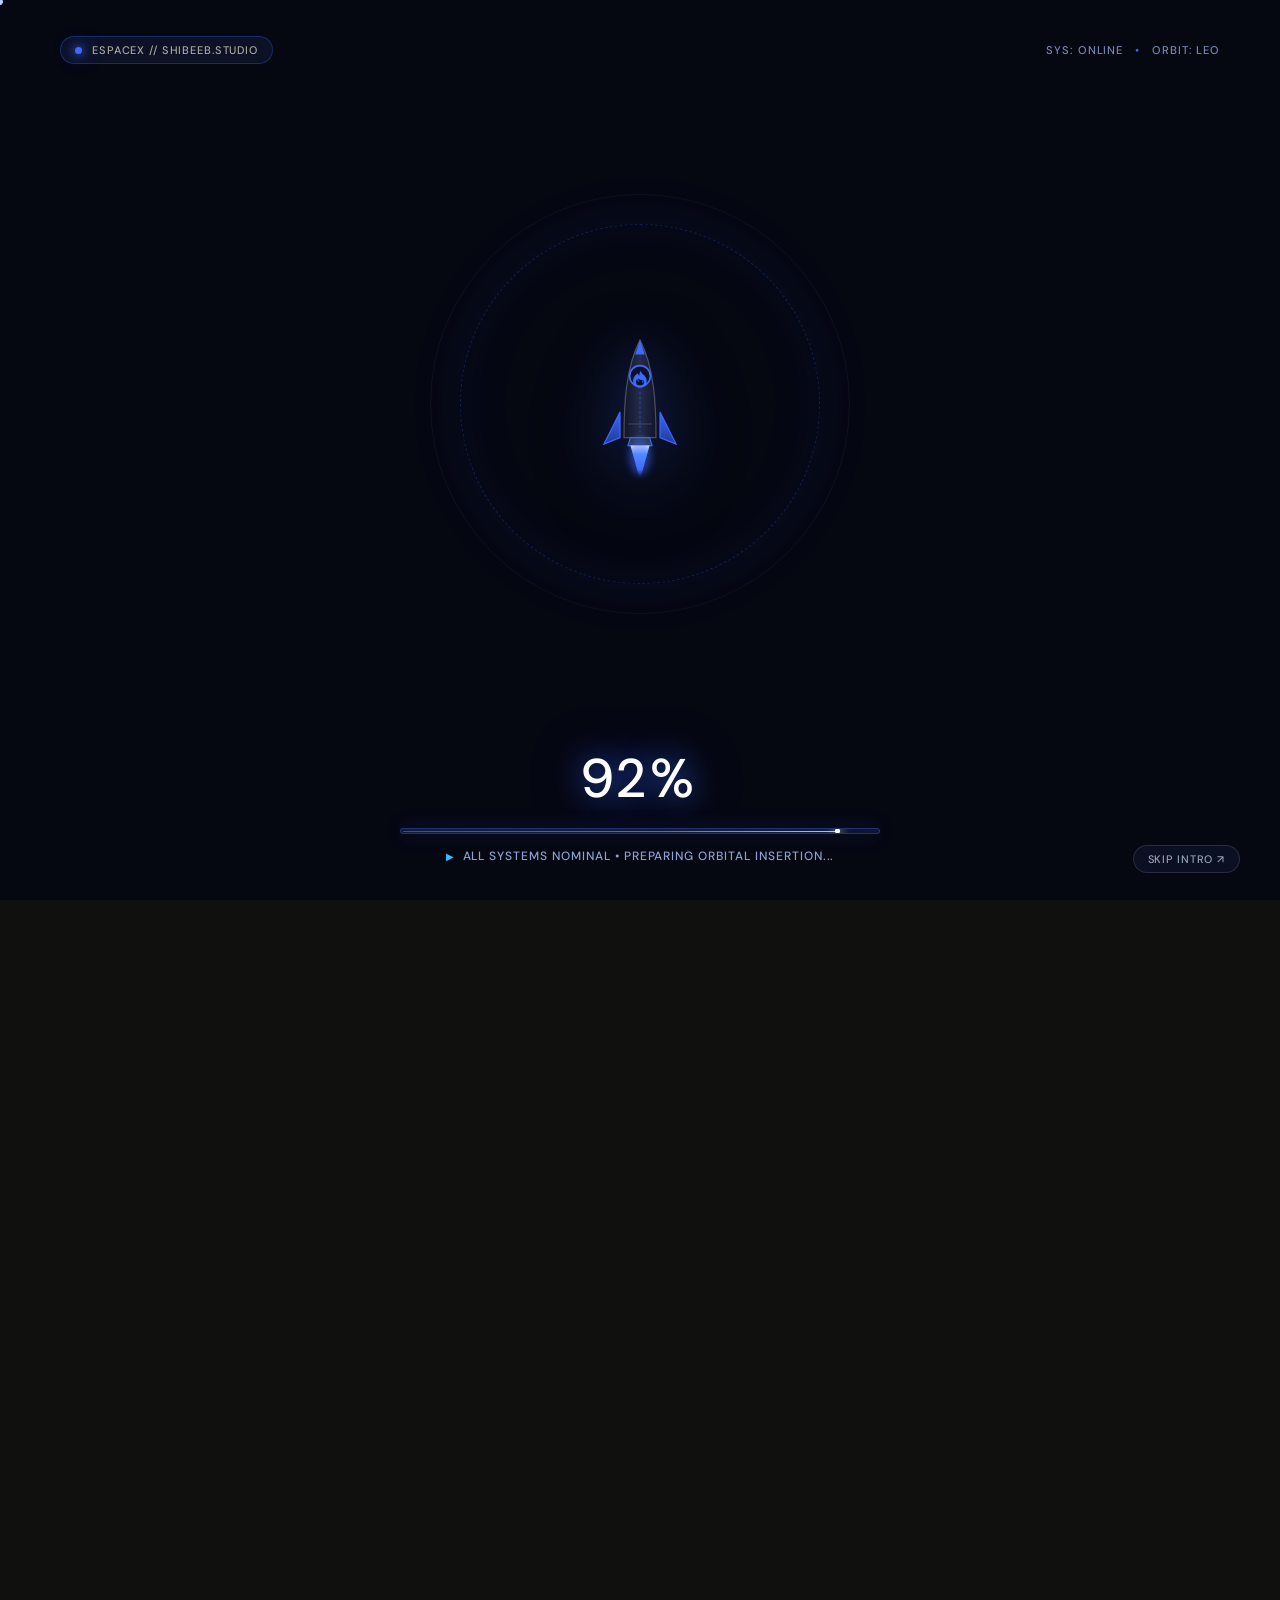
==== commit 49bcb4cc: "feat: Add EspaceX-inspired space launch loading screen with telemetry HUD and rocket blast-off" ====
--- a/index.html
+++ b/index.html
@@ -86,8 +86,129 @@
     .pill-flame-svg { width: 22px !important; height: 22px !important; max-width: 22px !important; display: block !important; }
     .pill-flame-circle { width: 44px; height: 44px; display: flex; align-items: center; justify-content: center; }
   </style>
+  <style>
+    /* Critical EspaceX Preloader Display */
+    html.is-loading, body.is-loading { overflow: hidden !important; height: 100vh !important; }
+    #sitePreloader { position: fixed; inset: 0; z-index: 9999999; background: #050711; display: flex; }
+  </style>
+
 </head>
 <body>
+  <!-- ============================================================
+       ESPACEX STUDIO PRELOADER (Inspired by Neomodeon EspaceX)
+       ============================================================ -->
+  <aside class="espace-preloader" id="sitePreloader" aria-label="Loading portfolio" role="status">
+    <canvas class="espace-stars-canvas" id="espaceStars"></canvas>
+    
+    <!-- Top Telemetry HUD -->
+    <div class="espace-hud-top">
+      <div class="espace-hud-chip">
+        <span class="espace-pulse-dot"></span>
+        <span class="mono">ESPACEX // SHIBEEB.STUDIO</span>
+      </div>
+      <div class="espace-hud-telemetry mono">
+        <span>SYS: ONLINE</span>
+        <span class="hud-sep">•</span>
+        <span>ORBIT: LEO</span>
+      </div>
+    </div>
+
+    <!-- Center Spacecraft & Orbital Ring -->
+    <div class="espace-center-stage">
+      <div class="espace-orbit-ring" aria-hidden="true"></div>
+      <div class="espace-orbit-reticle" aria-hidden="true"></div>
+      
+      <div class="espace-rocket-container" id="espaceRocket">
+        <!-- SVG Sleek Futuristic Rocket -->
+        <svg class="espace-rocket-svg" viewBox="0 0 120 200" width="96" height="160" fill="none" xmlns="http://www.w3.org/2000/svg">
+          <defs>
+            <linearGradient id="rocketBodyGrad" x1="0%" y1="0%" x2="100%" y2="0%">
+              <stop offset="0%" stop-color="#121526" />
+              <stop offset="50%" stop-color="#242b4d" />
+              <stop offset="100%" stop-color="#121526" />
+            </linearGradient>
+            <linearGradient id="rocketFinGrad" x1="0%" y1="0%" x2="0%" y2="100%">
+              <stop offset="0%" stop-color="#3d69ff" />
+              <stop offset="100%" stop-color="#1e3a99" />
+            </linearGradient>
+            <linearGradient id="flameGrad" x1="0%" y1="0%" x2="0%" y2="100%">
+              <stop offset="0%" stop-color="#ffffff" />
+              <stop offset="25%" stop-color="#60a5fa" />
+              <stop offset="70%" stop-color="#3d69ff" />
+              <stop offset="100%" stop-color="transparent" />
+            </linearGradient>
+          </defs>
+
+          <!-- Left Wing / Fin -->
+          <path d="M35 110 L15 150 L35 142 Z" fill="url(#rocketFinGrad)" stroke="#3d69ff" stroke-width="1.5"/>
+          <!-- Right Wing / Fin -->
+          <path d="M85 110 L105 150 L85 142 Z" fill="url(#rocketFinGrad)" stroke="#3d69ff" stroke-width="1.5"/>
+          
+          <!-- Main Fuselage -->
+          <path d="M60 20 C42 55 40 100 40 142 L80 142 C80 100 78 55 60 20 Z" fill="url(#rocketBodyGrad)" stroke="rgba(255,255,255,0.25)" stroke-width="1.5"/>
+          <!-- Nosecone Tip -->
+          <path d="M60 20 L54 38 L66 38 Z" fill="#3d69ff"/>
+          
+          <!-- Cockpit Window / Shibeeb Flame Crest -->
+          <circle cx="60" cy="65" r="13" fill="#0d1124" stroke="#3d69ff" stroke-width="2"/>
+          <!-- Flame Emblem inside Cockpit -->
+          <path d="M60.8 59C60.5 58.9 60.2 59.1 60.1 59.4C59.4 61.4 59.1 63.1 59.2 64.6C58.5 64 57.8 63.2 57.3 62.3C57.1 62 56.7 61.9 56.4 62.1C55.2 62.8 54.2 63.8 53.4 65C52.1 66.8 51.4 69 51.4 71.3C51.4 76 55.2 79.8 59.9 79.8C64.6 79.8 68.4 76 68.4 71.3C68.4 67.6 66.1 64.3 63 62.6C62.6 61.3 61.9 60.1 60.8 59ZM59.9 77.3C57.2 77.3 55 75.1 55 72.4C55 71 55.6 69.8 56.5 68.9C56.6 70 57 71 57.6 71.9C57.8 72.2 58.2 72.2 58.5 72C58.8 71.8 58.8 71.4 58.6 71.1C57.9 70.2 57.5 69 57.6 67.8C58.9 69.1 60.6 70 62.5 70C62.9 70 63.2 70 63.5 69.9C63.4 70.8 63.1 71.6 62.6 72.3C62.4 72.6 62.5 73 62.8 73.2C63.1 73.4 63.4 73.3 63.6 73C64.3 72 64.7 70.9 64.8 69.7C65 70.4 65.1 71.2 65.1 72C65.1 75.1 62.8 77.3 59.9 77.3Z" fill="#3d69ff"/>
+          
+          <!-- Panel Lines & Accents -->
+          <line x1="60" y1="85" x2="60" y2="135" stroke="rgba(61,105,255,0.4)" stroke-width="1.5" stroke-dasharray="3 3"/>
+          <path d="M45 125 L75 125" stroke="rgba(255,255,255,0.2)" stroke-width="1"/>
+          
+          <!-- Engine Nozzle -->
+          <path d="M48 142 L45 152 L75 152 L72 142 Z" fill="#2d3748" stroke="#3d69ff" stroke-width="1.5"/>
+
+          <!-- Animated Thruster Plasma Flame -->
+          <g class="espace-thruster-flame">
+            <polygon points="48,152 72,152 60,195" fill="url(#flameGrad)" class="espace-flame-core" />
+            <ellipse cx="60" cy="165" rx="14" ry="24" fill="rgba(61, 105, 255, 0.45)" class="espace-flame-glow" filter="blur(4px)" />
+          </g>
+        </svg>
+
+        <!-- Thruster Spark Particles -->
+        <div class="espace-exhaust-sparks">
+          <span class="spark s1"></span>
+          <span class="spark s2"></span>
+          <span class="spark s3"></span>
+          <span class="spark s4"></span>
+        </div>
+      </div>
+    </div>
+
+    <!-- Bottom HUD & Progress Controls -->
+    <div class="espace-hud-bottom">
+      <!-- Huge Monospace Counter -->
+      <div class="espace-counter-row">
+        <span class="espace-percent-display mono" id="espaceCounter">00%</span>
+      </div>
+
+      <!-- Sci-fi Progress Bar -->
+      <div class="espace-progress-wrap">
+        <div class="espace-progress-bar">
+          <div class="espace-progress-fill" id="espaceProgressFill">
+            <span class="espace-progress-seeker"></span>
+          </div>
+        </div>
+      </div>
+
+      <!-- Dynamic Mission Status Line -->
+      <div class="espace-status-feed mono" id="espaceStatus">
+        <span class="status-marker">▶</span>
+        <span class="status-text" id="espaceStatusText">INITIALIZING ORBITAL AVIONICS...</span>
+      </div>
+    </div>
+
+    <!-- Skip Button (Discreet & Polished) -->
+    <button type="button" class="espace-skip-btn mono" id="espaceSkipBtn" aria-label="Skip loading animation">
+      SKIP INTRO ↗
+    </button>
+  </aside>
+
+  
+
   <div class="progress" id="progress"></div><div class="pointer-glow" aria-hidden="true"></div>
   <!-- Mobile Backdrop Overlay -->
   <div class="pill-nav-backdrop" id="pillNavBackdrop" aria-hidden="true"></div>
--- a/assets/css/styles.css
+++ b/assets/css/styles.css
@@ -2093,6 +2093,15 @@
   box-shadow: 0 2px 8px rgba(0, 0, 0, 0.3);
 }
 
+.footer-action-row {
+  display: flex;
+  align-items: center;
+  flex-wrap: wrap;
+  gap: 16px;
+  margin-top: 10px;
+  margin-bottom: clamp(30px, 4.5vh, 50px) !important;
+}
+
 .contact-actions-row {
   display: flex;
   align-items: center;
@@ -5358,3 +5367,361 @@
     align-items: flex-start;
   }
 }
+
+/* ============================================================
+   ESPACEX STUDIO PRELOADER (Inspired by Neomodeon EspaceX)
+   ============================================================ */
+html.is-loading,
+body.is-loading {
+  overflow: hidden !important;
+  height: 100vh !important;
+}
+
+.espace-preloader {
+  position: fixed;
+  inset: 0;
+  width: 100vw;
+  height: 100vh;
+  z-index: 9999999;
+  background: radial-gradient(circle at 50% 25%, #101736 0%, #060917 55%, #030409 100%);
+  display: flex;
+  flex-direction: column;
+  justify-content: space-between;
+  align-items: center;
+  padding: clamp(20px, 4vh, 48px) clamp(20px, 5vw, 60px);
+  box-sizing: border-box;
+  user-select: none;
+  -webkit-user-select: none;
+  pointer-events: all;
+  overflow: hidden;
+  transition: transform 0.85s cubic-bezier(0.77, 0, 0.175, 1),
+              opacity 0.6s ease;
+  will-change: transform, opacity;
+}
+
+.espace-preloader.is-loaded {
+  transform: translateY(-100%);
+  pointer-events: none;
+}
+
+/* Background Stars Canvas */
+.espace-stars-canvas {
+  position: absolute;
+  inset: 0;
+  width: 100%;
+  height: 100%;
+  pointer-events: none;
+  z-index: 1;
+}
+
+/* 1. TOP TELEMETRY HUD */
+.espace-hud-top {
+  position: relative;
+  z-index: 2;
+  width: 100%;
+  max-width: 1200px;
+  display: flex;
+  justify-content: space-between;
+  align-items: center;
+  animation: espaceFadeDown 0.6s cubic-bezier(0.16, 1, 0.3, 1) forwards;
+}
+
+.espace-hud-chip {
+  display: inline-flex;
+  align-items: center;
+  gap: 10px;
+  padding: 6px 14px;
+  background: rgba(18, 24, 52, 0.65);
+  border: 1px solid rgba(61, 105, 255, 0.3);
+  border-radius: 999px;
+  font-size: 0.72rem;
+  letter-spacing: 0.15em;
+  color: #c7d2fe;
+  backdrop-filter: blur(10px);
+}
+
+.espace-pulse-dot {
+  width: 7px;
+  height: 7px;
+  border-radius: 50%;
+  background: #3d69ff;
+  box-shadow: 0 0 10px #3d69ff, 0 0 20px #3d69ff;
+  animation: espaceDotPulse 1.4s ease-in-out infinite alternate;
+}
+
+@keyframes espaceDotPulse {
+  0% { transform: scale(0.85); opacity: 0.6; }
+  100% { transform: scale(1.3); opacity: 1; }
+}
+
+.espace-hud-telemetry {
+  display: flex;
+  align-items: center;
+  gap: 12px;
+  font-size: 0.7rem;
+  letter-spacing: 0.16em;
+  color: #7987b5;
+}
+
+.hud-sep {
+  color: #3d69ff;
+}
+
+/* 2. CENTER STAGE (ROCKET & ORBIT) */
+.espace-center-stage {
+  position: relative;
+  z-index: 2;
+  display: flex;
+  align-items: center;
+  justify-content: center;
+  width: 100%;
+  flex: 1;
+  max-height: 480px;
+}
+
+.espace-orbit-ring {
+  position: absolute;
+  width: clamp(240px, 45vw, 360px);
+  height: clamp(240px, 45vw, 360px);
+  border-radius: 50%;
+  border: 1px dashed rgba(61, 105, 255, 0.25);
+  box-shadow: 0 0 60px rgba(61, 105, 255, 0.08), inset 0 0 60px rgba(61, 105, 255, 0.05);
+  animation: espaceOrbitSpin 28s linear infinite;
+  pointer-events: none;
+}
+
+.espace-orbit-reticle {
+  position: absolute;
+  width: clamp(280px, 52vw, 420px);
+  height: clamp(280px, 52vw, 420px);
+  border-radius: 50%;
+  border: 1px solid rgba(255, 255, 255, 0.04);
+  pointer-events: none;
+}
+
+@keyframes espaceOrbitSpin {
+  from { transform: rotate(0deg); }
+  to { transform: rotate(360deg); }
+}
+
+/* Rocket Wrapper */
+.espace-rocket-container {
+  position: relative;
+  display: flex;
+  flex-direction: column;
+  align-items: center;
+  animation: espaceRocketHover 2.4s ease-in-out infinite alternate;
+  will-change: transform;
+  transition: transform 0.65s cubic-bezier(0.7, 0, 0.2, 1);
+}
+
+@keyframes espaceRocketHover {
+  0% { transform: translateY(0px) rotate(0deg); }
+  50% { transform: translateY(-8px) rotate(-0.5deg); }
+  100% { transform: translateY(6px) rotate(0.5deg); }
+}
+
+/* Blast-Off Zoom Out upon 100% Launch */
+.espace-preloader.is-launching .espace-rocket-container {
+  transform: translateY(-900px) scale(1.6) !important;
+  transition: transform 0.65s cubic-bezier(0.7, 0, 0.2, 1) !important;
+}
+
+.espace-rocket-svg {
+  filter: drop-shadow(0 15px 35px rgba(0, 0, 0, 0.8))
+         drop-shadow(0 0 25px rgba(61, 105, 255, 0.35));
+}
+
+/* Thruster Flame Animation */
+.espace-flame-core {
+  animation: espaceFlameFlicker 0.12s ease-in-out infinite alternate;
+  transform-origin: 60px 152px;
+}
+
+.espace-flame-glow {
+  animation: espaceGlowPulse 0.15s ease-in-out infinite alternate;
+}
+
+@keyframes espaceFlameFlicker {
+  0% { transform: scaleY(0.92) scaleX(0.95); opacity: 0.88; }
+  100% { transform: scaleY(1.15) scaleX(1.05); opacity: 1; }
+}
+
+@keyframes espaceGlowPulse {
+  0% { transform: scale(0.9); opacity: 0.6; }
+  100% { transform: scale(1.2); opacity: 0.95; }
+}
+
+/* Sparks dropping from engine */
+.espace-exhaust-sparks {
+  position: absolute;
+  top: 155px;
+  width: 30px;
+  height: 40px;
+  pointer-events: none;
+}
+
+.spark {
+  position: absolute;
+  width: 3px;
+  height: 3px;
+  border-radius: 50%;
+  background: #60a5fa;
+  box-shadow: 0 0 8px #93c5fd;
+  opacity: 0;
+}
+
+.spark.s1 { left: 8px; animation: sparkFall 0.8s linear infinite 0.1s; }
+.spark.s2 { left: 20px; animation: sparkFall 0.9s linear infinite 0.3s; }
+.spark.s3 { left: 14px; animation: sparkFall 0.7s linear infinite 0.5s; }
+.spark.s4 { left: 6px; animation: sparkFall 0.85s linear infinite 0.7s; }
+
+@keyframes sparkFall {
+  0% { transform: translateY(0) scale(1.2); opacity: 1; }
+  100% { transform: translateY(35px) scale(0.2); opacity: 0; }
+}
+
+/* 3. BOTTOM HUD & PROGRESS */
+.espace-hud-bottom {
+  position: relative;
+  z-index: 2;
+  width: 100%;
+  max-width: 480px;
+  display: flex;
+  flex-direction: column;
+  align-items: center;
+  gap: 14px;
+  animation: espaceFadeUp 0.6s cubic-bezier(0.16, 1, 0.3, 1) forwards;
+}
+
+.espace-counter-row {
+  display: flex;
+  align-items: baseline;
+  justify-content: center;
+}
+
+.espace-percent-display {
+  font-family: 'Space Grotesk', -apple-system, sans-serif;
+  font-size: clamp(2.4rem, 6vw, 3.4rem);
+  font-weight: 700;
+  color: #ffffff;
+  letter-spacing: -0.02em;
+  font-variant-numeric: tabular-nums;
+  text-shadow: 0 0 30px rgba(61, 105, 255, 0.75), 0 0 60px rgba(61, 105, 255, 0.35);
+}
+
+/* Progress Track & Seeker */
+.espace-progress-wrap {
+  width: 100%;
+}
+
+.espace-progress-bar {
+  width: 100%;
+  height: 6px;
+  background: rgba(18, 24, 52, 0.9);
+  border: 1px solid rgba(61, 105, 255, 0.35);
+  border-radius: 999px;
+  padding: 1.5px;
+  box-sizing: border-box;
+  box-shadow: 0 0 20px rgba(61, 105, 255, 0.2);
+  overflow: hidden;
+  position: relative;
+}
+
+.espace-progress-fill {
+  width: 0%;
+  height: 100%;
+  background: linear-gradient(90deg, #1d4ed8 0%, #3d69ff 60%, #67e8f9 100%);
+  border-radius: 999px;
+  box-shadow: 0 0 14px rgba(56, 189, 248, 0.85);
+  position: relative;
+  transition: width 0.08s linear;
+}
+
+.espace-progress-seeker {
+  position: absolute;
+  right: 0;
+  top: 50%;
+  transform: translateY(-50%);
+  width: 5px;
+  height: 5px;
+  border-radius: 50%;
+  background: #ffffff;
+  box-shadow: 0 0 8px #ffffff, 0 0 14px #67e8f9;
+}
+
+/* Dynamic Status Message */
+.espace-status-feed {
+  display: inline-flex;
+  align-items: center;
+  gap: 8px;
+  font-size: 0.75rem;
+  letter-spacing: 0.12em;
+  color: #8da2d8;
+  text-transform: uppercase;
+  max-width: 90%;
+  text-align: center;
+}
+
+.status-marker {
+  color: #38bdf8;
+  font-size: 0.65rem;
+  animation: espaceBlink 0.8s infinite;
+}
+
+@keyframes espaceBlink {
+  0%, 100% { opacity: 1; }
+  50% { opacity: 0.2; }
+}
+
+/* 4. SKIP BUTTON */
+.espace-skip-btn {
+  position: absolute;
+  bottom: clamp(16px, 3vh, 32px);
+  right: clamp(16px, 4vw, 40px);
+  z-index: 3;
+  background: rgba(18, 24, 52, 0.55);
+  border: 1px solid rgba(255, 255, 255, 0.12);
+  color: #94a3b8;
+  font-size: 0.68rem;
+  letter-spacing: 0.14em;
+  padding: 6px 14px;
+  border-radius: 999px;
+  cursor: pointer;
+  transition: all 0.2s ease;
+  backdrop-filter: blur(8px);
+}
+
+.espace-skip-btn:hover {
+  background: rgba(61, 105, 255, 0.25);
+  border-color: #3d69ff;
+  color: #ffffff;
+  transform: translateY(-1px);
+}
+
+@keyframes espaceFadeDown {
+  from { opacity: 0; transform: translateY(-16px); }
+  to { opacity: 1; transform: translateY(0); }
+}
+
+@keyframes espaceFadeUp {
+  from { opacity: 0; transform: translateY(16px); }
+  to { opacity: 1; transform: translateY(0); }
+}
+
+/* Mobile responsive adjustments */
+@media (max-width: 600px) {
+  .espace-hud-telemetry {
+    display: none;
+  }
+  .espace-rocket-svg {
+    width: 78px;
+    height: 130px;
+  }
+  .espace-percent-display {
+    font-size: 2.3rem;
+  }
+  .espace-status-feed {
+    font-size: 0.68rem;
+  }
+}
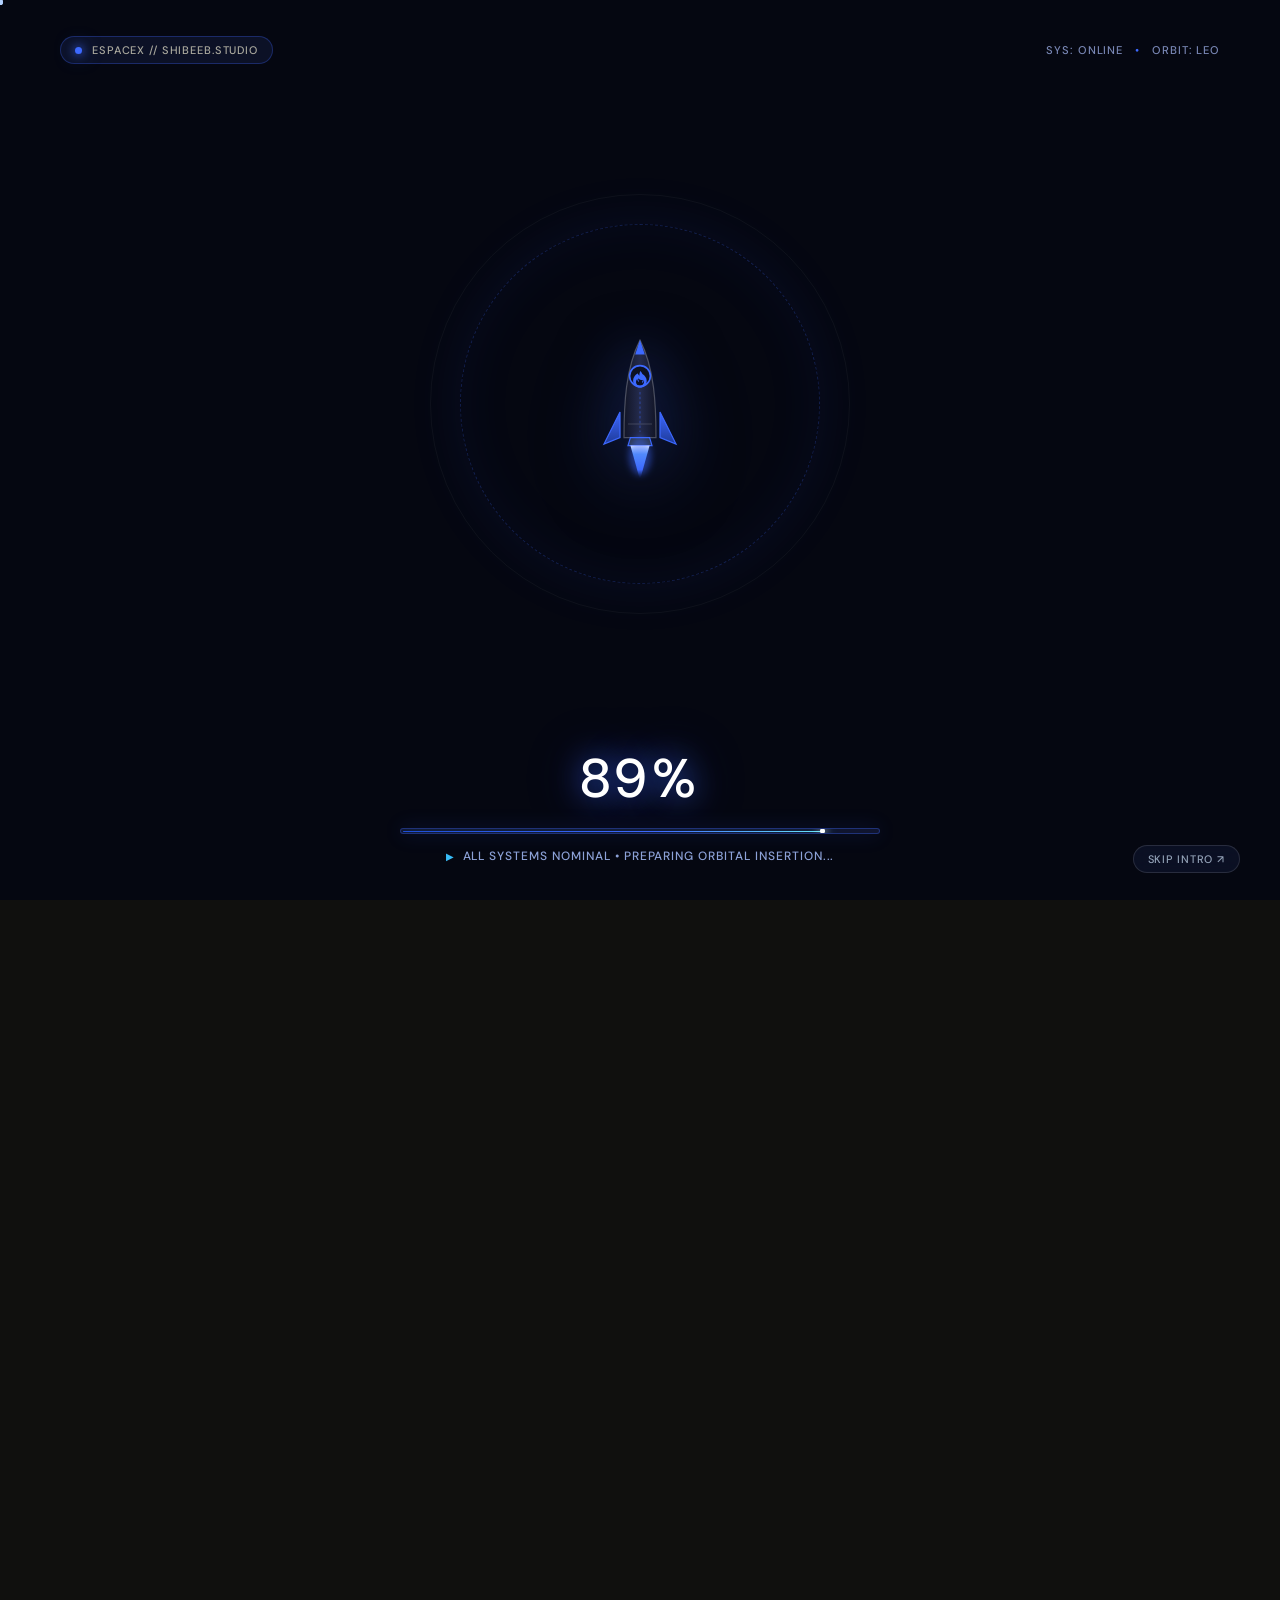
==== commit d05b30d1: "feat: Combine Arena brochure exterior and interior spreads into unified showcase with interactive li" ====
--- a/index.html
+++ b/index.html
@@ -576,7 +576,7 @@
             </div>
           </button>
 
-          <!-- 04: Brand Overview -->
+                    <!-- 04: Brand Overview -->
           <button type="button" class="video-track-card" data-video-src="assets/videos/shibeeb-cv.mp4" data-poster="assets/images/posters/reel-frame.jpg" data-title="Creative Showcase CV" data-is-vertical="false" role="tab" aria-selected="false">
             <div class="video-track-thumb-box">
               <img src="assets/images/posters/reel-frame.jpg" alt="Creative Showcase CV" loading="lazy">
@@ -588,6 +588,21 @@
             <div class="video-track-meta">
               <span class="video-track-tag mono">04 · PORTFOLIO REEL</span>
               <h4 class="video-track-title">Creative Showcase CV</h4>
+            </div>
+          </button>
+
+          <!-- 05: Shibi Motion Film -->
+          <button type="button" class="video-track-card" data-video-src="assets/videos/shibi.mp4" data-poster="assets/images/posters/shibi-motion-thumb.jpg" data-title="Shibi Motion Film" data-is-vertical="false" role="tab" aria-selected="false">
+            <div class="video-track-thumb-box">
+              <img src="assets/images/posters/shibi-motion-thumb.jpg" alt="Shibi Motion Film" loading="lazy">
+              <span class="video-track-play-badge" aria-hidden="true">
+                <svg viewBox="0 0 24 24" width="14" height="14" fill="currentColor"><polygon points="6,4 20,12 6,20"></polygon></svg>
+              </span>
+              <span class="video-track-duration mono">00:40</span>
+            </div>
+            <div class="video-track-meta">
+              <span class="video-track-tag mono">05 · KINETIC FILM</span>
+              <h4 class="video-track-title">Shibi Motion Film</h4>
             </div>
           </button>
         </div>
--- a/assets/css/styles.css
+++ b/assets/css/styles.css
@@ -5725,3 +5725,45 @@
     font-size: 0.68rem;
   }
 }
+
+/* ============================================================
+   LIGHTBOX SPREAD / MULTI-VIEW TABS
+   ============================================================ */
+.lightbox-spread-tabs {
+  display: flex;
+  align-items: center;
+  gap: 8px;
+  flex-wrap: wrap;
+}
+
+.spread-tab-btn {
+  background: rgba(255, 255, 255, 0.08);
+  border: 1px solid rgba(255, 255, 255, 0.16);
+  color: #c7d2fe;
+  font-family: 'DM Mono', monospace;
+  font-size: 0.72rem;
+  letter-spacing: 0.08em;
+  padding: 6px 14px;
+  border-radius: 999px;
+  cursor: pointer;
+  transition: all 0.2s ease;
+  white-space: nowrap;
+}
+
+.spread-tab-btn:hover {
+  background: rgba(61, 105, 255, 0.25);
+  border-color: #3d69ff;
+  color: #ffffff;
+}
+
+.spread-tab-btn.active {
+  background: #3d69ff;
+  border-color: #3d69ff;
+  color: #ffffff;
+  font-weight: 600;
+  box-shadow: 0 0 14px rgba(61, 105, 255, 0.6);
+}
+
+.lightbox-img {
+  transition: opacity 0.15s ease-in-out;
+}
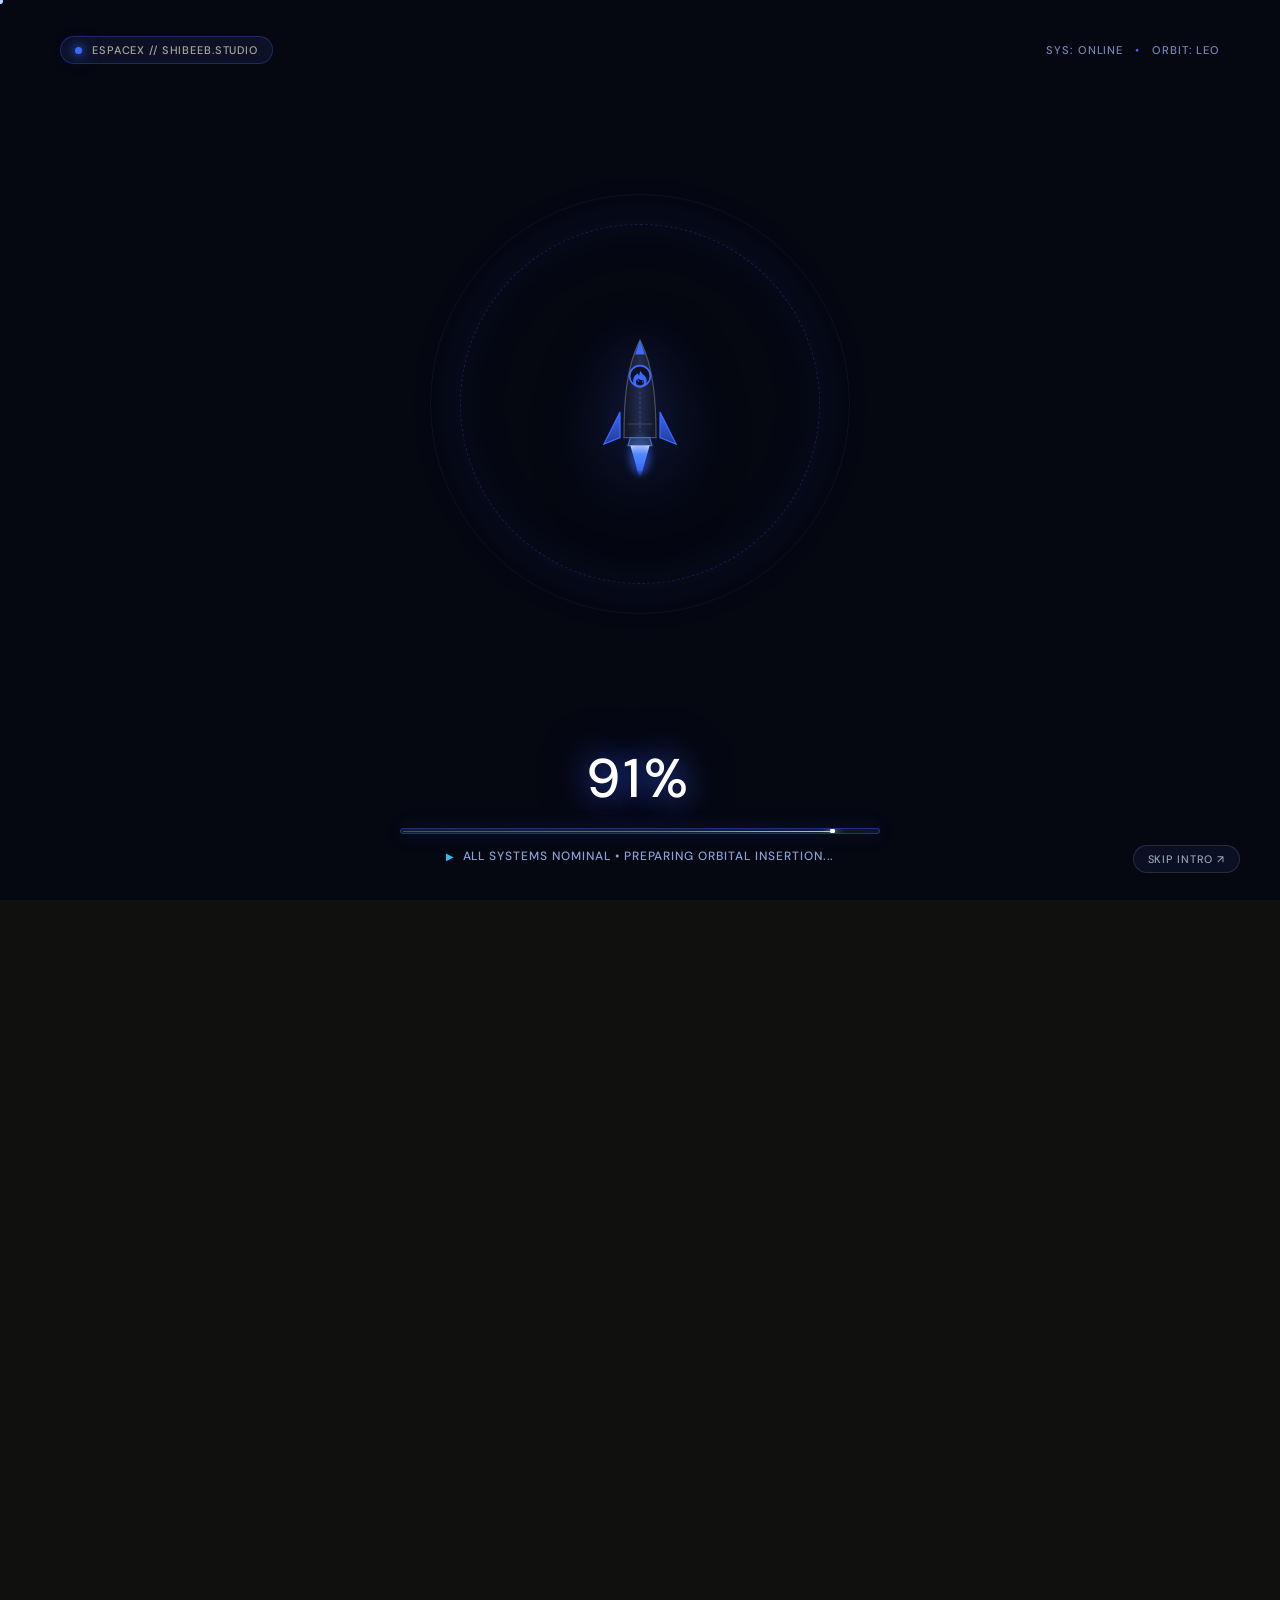
==== commit 068e5255: "feat: Redesign motion reel section into cinematic horizontal parallax scrolling gallery" ====
--- a/index.html
+++ b/index.html
@@ -455,163 +455,242 @@
     </section>
 
     <!-- Showreel / Portfolio Video Section -->
-    <section id="showreel" class="showreel-section section wrap reveal">
-      <div class="section-kicker mono">
-        <span>02 / MOTION &amp; REELS</span>
-        <span>SELECTED WORKS IN MOTION</span>
-      </div>
-
-      <div class="showreel-intro">
-        <h2>MOTION<br><span>IN ACTION.</span></h2>
-        <p>A curated gallery of commercial automotive films, brand showreels, and social motion studies built for screen.</p>
-      </div>
-
-      <div class="showreel-container">
-        <div class="showreel-frame" id="showreelFrame">
-          <!-- Ambient backlight glow -->
-          <div class="showreel-glow" aria-hidden="true"></div>
-
-          <!-- Video Loading / Buffering Indicator -->
-          <div class="video-loading-indicator" id="videoLoadingIndicator" aria-live="polite" aria-label="Loading showreel video">
-            <div class="video-spinner-wrapper">
-              <div class="video-spinner-ring"></div>
-              <div class="video-spinner-pulse"></div>
-            </div>
-            <span class="video-loading-text mono">LOADING REEL</span>
-          </div>
-
-          <!-- Showreel Video Element with Native Autoplay -->
-          <video id="portfolioVideo" class="portfolio-video" src="assets/videos/shibeeb-showreel.mp4" autoplay playsinline muted loop preload="auto" poster="assets/images/posters/showreel-thumb.jpg">
-            <source src="assets/videos/shibeeb-showreel.mp4" type="video/mp4">
-
-            Your browser does not support the video tag.
-          </video>
-
-          <!-- Clean video poster overlay (non-obstructive) -->
-          <div class="video-poster-overlay is-hidden" id="videoPosterOverlay"></div>
-
-          <!-- Custom Floating Video Controls Bar -->
-          <div class="video-controls-bar" id="videoControlsBar">
-            <button type="button" class="ctrl-btn ctrl-play" id="ctrlPlayBtn" aria-label="Pause Video" title="Pause Video">
-              <!-- Play / Resume icon (shown when video is paused) -->
-              <svg class="ctrl-icon-play" viewBox="0 0 24 24" width="16" height="16" fill="currentColor" style="display:none;" aria-hidden="true">
-                <polygon points="6,4 20,12 6,20"></polygon>
-              </svg>
-              <!-- Pause icon (shown when video is playing) -->
-              <svg class="ctrl-icon-pause" viewBox="0 0 24 24" width="16" height="16" fill="currentColor" aria-hidden="true">
-                <rect x="5" y="4" width="4.5" height="16" rx="1.5"></rect>
-                <rect x="14.5" y="4" width="4.5" height="16" rx="1.5"></rect>
-              </svg>
-            </button>
-            <div class="ctrl-progress-wrap" id="ctrlProgressWrap">
-              <div class="ctrl-progress-bar" id="ctrlProgressBar" style="width: 0%;"></div>
-            </div>
-            <span class="ctrl-time mono" id="ctrlTime">00:00 / 00:30</span>
-            <button type="button" class="ctrl-btn ctrl-mute" id="ctrlMuteBtn" aria-label="Unmute Video" title="Click to Unmute">
-              <!-- Crossed Mute Icon (shown when muted: speaker with cross X) -->
-              <svg class="ctrl-icon-muted" viewBox="0 0 24 24" width="18" height="18" fill="none" stroke="currentColor" stroke-width="2" stroke-linecap="round" stroke-linejoin="round" aria-hidden="true">
-                <polygon points="11 5 6 9 2 9 2 15 6 15 11 19 11 5" fill="currentColor"></polygon>
-                <line x1="22" y1="9" x2="16" y2="15"></line>
-                <line x1="16" y1="9" x2="22" y2="15"></line>
-              </svg>
-              <!-- Unmuted Icon with Audio Waves (shown when unmuted / sound active) -->
-              <svg class="ctrl-icon-unmuted" viewBox="0 0 24 24" width="18" height="18" fill="none" stroke="currentColor" stroke-width="2" stroke-linecap="round" stroke-linejoin="round" style="display:none;" aria-hidden="true">
-                <polygon points="11 5 6 9 2 9 2 15 6 15 11 19 11 5" fill="currentColor"></polygon>
-                <path d="M15.54 8.46a5 5 0 0 1 0 7.07"></path>
-                <path d="M19.07 4.93a10 10 0 0 1 0 14.14"></path>
-              </svg>
-            </button>
-            <button type="button" class="ctrl-btn ctrl-fullscreen" id="ctrlFullscreenBtn" aria-label="Toggle Fullscreen" title="Toggle Fullscreen">
-              <svg viewBox="0 0 24 24" width="16" height="16" fill="none" stroke="currentColor" stroke-width="2">
-                <path d="M8 3H5a2 2 0 0 0-2 2v3m18 0V5a2 2 0 0 0-2-2h-3m0 18h3a2 2 0 0 0 2-2v-3M3 16v3a2 2 0 0 0 2 2h3"></path>
-              </svg>
-            </button>
-          </div>
-        </div>
-
-        <!-- Video Showcase Playlist Grid -->
-        <div class="video-playlist-grid" id="videoPlaylistGrid" role="tablist" aria-label="Motion portfolio playlist">
-          <!-- 01: Showreel 2026 -->
-          <button type="button" class="video-track-card is-active" data-video-src="assets/videos/shibeeb-showreel.mp4" data-poster="assets/images/posters/showreel-thumb.jpg" data-title="Showreel 2026" data-is-vertical="false" role="tab" aria-selected="true">
-            <div class="video-track-thumb-box">
-              <img src="assets/images/posters/showreel-thumb.jpg" alt="Showreel 2026" loading="lazy">
-              <span class="video-track-play-badge" aria-hidden="true">
-                <svg viewBox="0 0 24 24" width="14" height="14" fill="currentColor"><polygon points="6,4 20,12 6,20"></polygon></svg>
-              </span>
-              <span class="video-track-duration mono">00:30</span>
-            </div>
-            <div class="video-track-meta">
-              <span class="video-track-tag mono">01 · MAIN REEL</span>
-              <h4 class="video-track-title">Showreel 2026</h4>
-            </div>
-          </button>
-
-          <!-- 02: Mahindra Thar 4K -->
-          <button type="button" class="video-track-card" data-video-src="assets/videos/cinematic-car-reel.mp4" data-poster="assets/images/posters/car-video-thumb.jpg" data-title="Mahindra Thar 4K" data-is-vertical="false" role="tab" aria-selected="false">
-            <div class="video-track-thumb-box">
-              <img src="assets/images/posters/car-video-thumb.jpg" alt="Mahindra Thar 4K" loading="lazy">
-              <span class="video-track-play-badge" aria-hidden="true">
-                <svg viewBox="0 0 24 24" width="14" height="14" fill="currentColor"><polygon points="6,4 20,12 6,20"></polygon></svg>
-              </span>
-              <span class="video-track-duration mono">00:58</span>
-            </div>
-            <div class="video-track-meta">
-              <span class="video-track-tag mono">02 · AUTOMOTIVE</span>
-              <h4 class="video-track-title">Mahindra Thar 4K</h4>
-            </div>
-          </button>
-
-          <!-- 03: Vertical Social Reel -->
-          <button type="button" class="video-track-card" data-video-src="assets/videos/social-motion-reel.mp4" data-poster="assets/images/posters/final-out-thumb.jpg" data-title="Vertical Social Reel" data-is-vertical="true" role="tab" aria-selected="false">
-            <div class="video-track-thumb-box">
-              <img src="assets/images/posters/final-out-thumb.jpg" alt="Vertical Social Reel" loading="lazy">
-              <span class="video-track-play-badge" aria-hidden="true">
-                <svg viewBox="0 0 24 24" width="14" height="14" fill="currentColor"><polygon points="6,4 20,12 6,20"></polygon></svg>
-              </span>
-              <span class="video-track-duration mono">00:24</span>
-            </div>
-            <div class="video-track-meta">
-              <span class="video-track-tag mono">03 · VERTICAL REEL</span>
-              <h4 class="video-track-title">Vertical Social Reel</h4>
-            </div>
-          </button>
-
-                    <!-- 04: Brand Overview -->
-          <button type="button" class="video-track-card" data-video-src="assets/videos/shibeeb-cv.mp4" data-poster="assets/images/posters/reel-frame.jpg" data-title="Creative Showcase CV" data-is-vertical="false" role="tab" aria-selected="false">
-            <div class="video-track-thumb-box">
-              <img src="assets/images/posters/reel-frame.jpg" alt="Creative Showcase CV" loading="lazy">
-              <span class="video-track-play-badge" aria-hidden="true">
-                <svg viewBox="0 0 24 24" width="14" height="14" fill="currentColor"><polygon points="6,4 20,12 6,20"></polygon></svg>
-              </span>
-              <span class="video-track-duration mono">00:46</span>
-            </div>
-            <div class="video-track-meta">
-              <span class="video-track-tag mono">04 · PORTFOLIO REEL</span>
-              <h4 class="video-track-title">Creative Showcase CV</h4>
-            </div>
-          </button>
-
-          <!-- 05: Shibi Motion Film -->
-          <button type="button" class="video-track-card" data-video-src="assets/videos/shibi.mp4" data-poster="assets/images/posters/shibi-motion-thumb.jpg" data-title="Shibi Motion Film" data-is-vertical="false" role="tab" aria-selected="false">
-            <div class="video-track-thumb-box">
-              <img src="assets/images/posters/shibi-motion-thumb.jpg" alt="Shibi Motion Film" loading="lazy">
-              <span class="video-track-play-badge" aria-hidden="true">
-                <svg viewBox="0 0 24 24" width="14" height="14" fill="currentColor"><polygon points="6,4 20,12 6,20"></polygon></svg>
-              </span>
-              <span class="video-track-duration mono">00:40</span>
-            </div>
-            <div class="video-track-meta">
-              <span class="video-track-tag mono">05 · KINETIC FILM</span>
-              <h4 class="video-track-title">Shibi Motion Film</h4>
-            </div>
-          </button>
+        <!-- Showreel / Portfolio Video Section (Horizontal Parallax Gallery) -->
+    <section id="showreel" class="showreel-section section reveal">
+      <div class="wrap">
+        <div class="section-kicker mono">
+          <span>02 / MOTION &amp; REELS</span>
+          <span>CINEMATIC HORIZONTAL GALLERY</span>
+        </div>
+
+        <div class="showreel-intro">
+          <div class="showreel-intro-text">
+            <h2>MOTION<br><span>IN ACTION.</span></h2>
+            <p>A curated horizontal gallery of commercial automotive films, brand showreels, and social motion studies built for screen.</p>
+          </div>
+          <div class="reel-nav-hud">
+            <div class="reel-counter mono">
+              <span id="reelCurrentIndex">01</span> / <span id="reelTotalCount">05</span>
+            </div>
+            <div class="reel-nav-arrows">
+              <button type="button" class="reel-arrow-btn reel-arrow-prev" id="reelPrevBtn" aria-label="Previous Reel" title="Previous Reel">
+                <svg viewBox="0 0 24 24" width="20" height="20" fill="none" stroke="currentColor" stroke-width="2.4" stroke-linecap="round" stroke-linejoin="round">
+                  <line x1="19" y1="12" x2="5" y2="12"></line>
+                  <polyline points="12 19 5 12 12 5"></polyline>
+                </svg>
+              </button>
+              <button type="button" class="reel-arrow-btn reel-arrow-next" id="reelNextBtn" aria-label="Next Reel" title="Next Reel">
+                <svg viewBox="0 0 24 24" width="20" height="20" fill="none" stroke="currentColor" stroke-width="2.4" stroke-linecap="round" stroke-linejoin="round">
+                  <line x1="5" y1="12" x2="19" y2="12"></line>
+                  <polyline points="12 5 19 12 12 19"></polyline>
+                </svg>
+              </button>
+            </div>
+          </div>
+        </div>
+      </div>
+
+      <!-- Horizontal Parallax Gallery Track -->
+      <div class="reel-gallery-container" id="reelGalleryContainer">
+        <div class="reel-drag-hint mono" aria-hidden="true">
+          <span><span class="hint-arrow">←</span> DRAG OR SCROLL HORIZONTALLY <span class="hint-arrow">→</span></span>
+        </div>
+
+        <div class="reel-track-viewport" id="reelTrackViewport" tabindex="0" role="region" aria-label="Horizontal Motion Gallery">
+          <div class="reel-track" id="reelTrack">
+
+            <!-- Reel 01: Showreel 2026 -->
+            <article class="reel-panel is-active" data-index="0" data-video-src="assets/videos/shibeeb-showreel.mp4" data-poster="assets/images/posters/showreel-thumb.jpg" data-title="Showreel 2026 — Motion In Action" data-tag="01 · MAIN REEL" data-duration="00:30">
+              <div class="reel-media-box">
+                <video class="reel-video" src="assets/videos/shibeeb-showreel.mp4" poster="assets/images/posters/showreel-thumb.jpg" playsinline muted loop preload="auto"></video>
+                <div class="reel-media-overlay"></div>
+                <div class="reel-panel-header">
+                  <span class="reel-tag mono">01 · MAIN REEL</span>
+                  <span class="reel-duration mono">00:30</span>
+                </div>
+                <div class="reel-center-action">
+                  <div class="reel-play-circle" aria-label="Play Reel">
+                    <svg viewBox="0 0 24 24" width="26" height="26" fill="currentColor"><polygon points="6,4 20,12 6,20"></polygon></svg>
+                  </div>
+                  <span class="reel-play-label mono">WATCH REEL</span>
+                </div>
+                <div class="reel-panel-footer">
+                  <div class="reel-info">
+                    <h3 class="reel-title">Showreel 2026</h3>
+                    <p class="reel-desc">Brand identities, kinetic typography &amp; 3D pacing.</p>
+                  </div>
+                  <div class="reel-panel-actions">
+                    <button type="button" class="reel-action-btn reel-sound-toggle" aria-label="Toggle Sound" title="Toggle Sound">
+                      <svg class="icon-sound-off" viewBox="0 0 24 24" width="16" height="16" fill="currentColor"><polygon points="11 5 6 9 2 9 2 15 6 15 11 19 11 5"/><line x1="22" y1="9" x2="16" y2="15" stroke="currentColor" stroke-width="2"/><line x1="16" y1="9" x2="22" y2="15" stroke="currentColor" stroke-width="2"/></svg>
+                      <svg class="icon-sound-on" viewBox="0 0 24 24" width="16" height="16" fill="currentColor" style="display:none;"><polygon points="11 5 6 9 2 9 2 15 6 15 11 19 11 5"/><path d="M15.54 8.46a5 5 0 0 1 0 7.07" fill="none" stroke="currentColor" stroke-width="2"/><path d="M19.07 4.93a10 10 0 0 1 0 14.14" fill="none" stroke="currentColor" stroke-width="2"/></svg>
+                      <span class="sound-text">SOUND</span>
+                    </button>
+                    <button type="button" class="reel-action-btn reel-fullscreen-trigger" aria-label="Fullscreen Theater" title="Open Theater View">
+                      <span>THEATER ↗</span>
+                    </button>
+                  </div>
+                </div>
+              </div>
+            </article>
+
+            <!-- Reel 02: Mahindra Thar 4K -->
+            <article class="reel-panel" data-index="1" data-video-src="assets/videos/cinematic-car-reel.mp4" data-poster="assets/images/posters/car-video-thumb.jpg" data-title="Mahindra Thar 4K" data-tag="02 · AUTOMOTIVE" data-duration="00:58">
+              <div class="reel-media-box">
+                <video class="reel-video" src="assets/videos/cinematic-car-reel.mp4" poster="assets/images/posters/car-video-thumb.jpg" playsinline muted loop preload="none"></video>
+                <div class="reel-media-overlay"></div>
+                <div class="reel-panel-header">
+                  <span class="reel-tag mono">02 · AUTOMOTIVE</span>
+                  <span class="reel-duration mono">00:58</span>
+                </div>
+                <div class="reel-center-action">
+                  <div class="reel-play-circle" aria-label="Play Reel">
+                    <svg viewBox="0 0 24 24" width="26" height="26" fill="currentColor"><polygon points="6,4 20,12 6,20"></polygon></svg>
+                  </div>
+                  <span class="reel-play-label mono">WATCH REEL</span>
+                </div>
+                <div class="reel-panel-footer">
+                  <div class="reel-info">
+                    <h3 class="reel-title">Mahindra Thar 4K</h3>
+                    <p class="reel-desc">Off-road physics, dynamic mud particles &amp; cinematic composite.</p>
+                  </div>
+                  <div class="reel-panel-actions">
+                    <button type="button" class="reel-action-btn reel-sound-toggle" aria-label="Toggle Sound" title="Toggle Sound">
+                      <svg class="icon-sound-off" viewBox="0 0 24 24" width="16" height="16" fill="currentColor"><polygon points="11 5 6 9 2 9 2 15 6 15 11 19 11 5"/><line x1="22" y1="9" x2="16" y2="15" stroke="currentColor" stroke-width="2"/><line x1="16" y1="9" x2="22" y2="15" stroke="currentColor" stroke-width="2"/></svg>
+                      <svg class="icon-sound-on" viewBox="0 0 24 24" width="16" height="16" fill="currentColor" style="display:none;"><polygon points="11 5 6 9 2 9 2 15 6 15 11 19 11 5"/><path d="M15.54 8.46a5 5 0 0 1 0 7.07" fill="none" stroke="currentColor" stroke-width="2"/><path d="M19.07 4.93a10 10 0 0 1 0 14.14" fill="none" stroke="currentColor" stroke-width="2"/></svg>
+                      <span class="sound-text">SOUND</span>
+                    </button>
+                    <button type="button" class="reel-action-btn reel-fullscreen-trigger" aria-label="Fullscreen Theater" title="Open Theater View">
+                      <span>THEATER ↗</span>
+                    </button>
+                  </div>
+                </div>
+              </div>
+            </article>
+
+            <!-- Reel 03: Vertical Social Reel -->
+            <article class="reel-panel is-vertical" data-index="2" data-video-src="assets/videos/social-motion-reel.mp4" data-poster="assets/images/posters/final-out-thumb.jpg" data-title="Vertical Social Reel" data-tag="03 · VERTICAL REEL" data-duration="00:24">
+              <div class="reel-media-box">
+                <video class="reel-video" src="assets/videos/social-motion-reel.mp4" poster="assets/images/posters/final-out-thumb.jpg" playsinline muted loop preload="none"></video>
+                <div class="reel-media-overlay"></div>
+                <div class="reel-panel-header">
+                  <span class="reel-tag mono">03 · VERTICAL REEL</span>
+                  <span class="reel-duration mono">00:24</span>
+                </div>
+                <div class="reel-center-action">
+                  <div class="reel-play-circle" aria-label="Play Reel">
+                    <svg viewBox="0 0 24 24" width="26" height="26" fill="currentColor"><polygon points="6,4 20,12 6,20"></polygon></svg>
+                  </div>
+                  <span class="reel-play-label mono">WATCH REEL</span>
+                </div>
+                <div class="reel-panel-footer">
+                  <div class="reel-info">
+                    <h3 class="reel-title">Vertical Social Reel</h3>
+                    <p class="reel-desc">Fast-paced mobile transitions, kinetic typography &amp; beat pacing.</p>
+                  </div>
+                  <div class="reel-panel-actions">
+                    <button type="button" class="reel-action-btn reel-sound-toggle" aria-label="Toggle Sound" title="Toggle Sound">
+                      <svg class="icon-sound-off" viewBox="0 0 24 24" width="16" height="16" fill="currentColor"><polygon points="11 5 6 9 2 9 2 15 6 15 11 19 11 5"/><line x1="22" y1="9" x2="16" y2="15" stroke="currentColor" stroke-width="2"/><line x1="16" y1="9" x2="22" y2="15" stroke="currentColor" stroke-width="2"/></svg>
+                      <svg class="icon-sound-on" viewBox="0 0 24 24" width="16" height="16" fill="currentColor" style="display:none;"><polygon points="11 5 6 9 2 9 2 15 6 15 11 19 11 5"/><path d="M15.54 8.46a5 5 0 0 1 0 7.07" fill="none" stroke="currentColor" stroke-width="2"/><path d="M19.07 4.93a10 10 0 0 1 0 14.14" fill="none" stroke="currentColor" stroke-width="2"/></svg>
+                      <span class="sound-text">SOUND</span>
+                    </button>
+                    <button type="button" class="reel-action-btn reel-fullscreen-trigger" aria-label="Fullscreen Theater" title="Open Theater View">
+                      <span>THEATER ↗</span>
+                    </button>
+                  </div>
+                </div>
+              </div>
+            </article>
+
+            <!-- Reel 04: Creative Showcase CV -->
+            <article class="reel-panel" data-index="3" data-video-src="assets/videos/shibeeb-cv.mp4" data-poster="assets/images/posters/reel-frame.jpg" data-title="Creative Showcase CV" data-tag="04 · PORTFOLIO REEL" data-duration="00:46">
+              <div class="reel-media-box">
+                <video class="reel-video" src="assets/videos/shibeeb-cv.mp4" poster="assets/images/posters/reel-frame.jpg" playsinline muted loop preload="none"></video>
+                <div class="reel-media-overlay"></div>
+                <div class="reel-panel-header">
+                  <span class="reel-tag mono">04 · PORTFOLIO REEL</span>
+                  <span class="reel-duration mono">00:46</span>
+                </div>
+                <div class="reel-center-action">
+                  <div class="reel-play-circle" aria-label="Play Reel">
+                    <svg viewBox="0 0 24 24" width="26" height="26" fill="currentColor"><polygon points="6,4 20,12 6,20"></polygon></svg>
+                  </div>
+                  <span class="reel-play-label mono">WATCH REEL</span>
+                </div>
+                <div class="reel-panel-footer">
+                  <div class="reel-info">
+                    <h3 class="reel-title">Creative Showcase CV</h3>
+                    <p class="reel-desc">Curated brand identity design &amp; motion graphics showcase reel.</p>
+                  </div>
+                  <div class="reel-panel-actions">
+                    <button type="button" class="reel-action-btn reel-sound-toggle" aria-label="Toggle Sound" title="Toggle Sound">
+                      <svg class="icon-sound-off" viewBox="0 0 24 24" width="16" height="16" fill="currentColor"><polygon points="11 5 6 9 2 9 2 15 6 15 11 19 11 5"/><line x1="22" y1="9" x2="16" y2="15" stroke="currentColor" stroke-width="2"/><line x1="16" y1="9" x2="22" y2="15" stroke="currentColor" stroke-width="2"/></svg>
+                      <svg class="icon-sound-on" viewBox="0 0 24 24" width="16" height="16" fill="currentColor" style="display:none;"><polygon points="11 5 6 9 2 9 2 15 6 15 11 19 11 5"/><path d="M15.54 8.46a5 5 0 0 1 0 7.07" fill="none" stroke="currentColor" stroke-width="2"/><path d="M19.07 4.93a10 10 0 0 1 0 14.14" fill="none" stroke="currentColor" stroke-width="2"/></svg>
+                      <span class="sound-text">SOUND</span>
+                    </button>
+                    <button type="button" class="reel-action-btn reel-fullscreen-trigger" aria-label="Fullscreen Theater" title="Open Theater View">
+                      <span>THEATER ↗</span>
+                    </button>
+                  </div>
+                </div>
+              </div>
+            </article>
+
+            <!-- Reel 05: Shibi Motion Film -->
+            <article class="reel-panel" data-index="4" data-video-src="assets/videos/shibi.mp4" data-poster="assets/images/posters/shibi-motion-thumb.jpg" data-title="Shibi Motion Film" data-tag="05 · KINETIC FILM" data-duration="00:40">
+              <div class="reel-media-box">
+                <video class="reel-video" src="assets/videos/shibi.mp4" poster="assets/images/posters/shibi-motion-thumb.jpg" playsinline muted loop preload="none"></video>
+                <div class="reel-media-overlay"></div>
+                <div class="reel-panel-header">
+                  <span class="reel-tag mono">05 · KINETIC FILM</span>
+                  <span class="reel-duration mono">00:40</span>
+                </div>
+                <div class="reel-center-action">
+                  <div class="reel-play-circle" aria-label="Play Reel">
+                    <svg viewBox="0 0 24 24" width="26" height="26" fill="currentColor"><polygon points="6,4 20,12 6,20"></polygon></svg>
+                  </div>
+                  <span class="reel-play-label mono">WATCH REEL</span>
+                </div>
+                <div class="reel-panel-footer">
+                  <div class="reel-info">
+                    <h3 class="reel-title">Shibi Motion Film</h3>
+                    <p class="reel-desc">Dynamic camera staging, kinetic pacing &amp; atmospheric passes.</p>
+                  </div>
+                  <div class="reel-panel-actions">
+                    <button type="button" class="reel-action-btn reel-sound-toggle" aria-label="Toggle Sound" title="Toggle Sound">
+                      <svg class="icon-sound-off" viewBox="0 0 24 24" width="16" height="16" fill="currentColor"><polygon points="11 5 6 9 2 9 2 15 6 15 11 19 11 5"/><line x1="22" y1="9" x2="16" y2="15" stroke="currentColor" stroke-width="2"/><line x1="16" y1="9" x2="22" y2="15" stroke="currentColor" stroke-width="2"/></svg>
+                      <svg class="icon-sound-on" viewBox="0 0 24 24" width="16" height="16" fill="currentColor" style="display:none;"><polygon points="11 5 6 9 2 9 2 15 6 15 11 19 11 5"/><path d="M15.54 8.46a5 5 0 0 1 0 7.07" fill="none" stroke="currentColor" stroke-width="2"/><path d="M19.07 4.93a10 10 0 0 1 0 14.14" fill="none" stroke="currentColor" stroke-width="2"/></svg>
+                      <span class="sound-text">SOUND</span>
+                    </button>
+                    <button type="button" class="reel-action-btn reel-fullscreen-trigger" aria-label="Fullscreen Theater" title="Open Theater View">
+                      <span>THEATER ↗</span>
+                    </button>
+                  </div>
+                </div>
+              </div>
+            </article>
+
+          </div>
+        </div>
+
+        <!-- Horizontal Scroll Progress & Pill Navigation -->
+        <div class="wrap">
+          <div class="reel-progress-row">
+            <div class="reel-progress-bar-wrap">
+              <div class="reel-progress-bar-fill" id="reelProgressFill" style="width: 20%;"></div>
+            </div>
+            <div class="reel-pills-nav" id="reelPillsNav" role="tablist" aria-label="Reel chapters">
+              <button type="button" class="reel-pill-btn is-active" data-index="0">01 Main Reel</button>
+              <button type="button" class="reel-pill-btn" data-index="1">02 Mahindra Thar</button>
+              <button type="button" class="reel-pill-btn" data-index="2">03 Vertical Social</button>
+              <button type="button" class="reel-pill-btn" data-index="3">04 CV Reel</button>
+              <button type="button" class="reel-pill-btn" data-index="4">05 Shibi Motion</button>
+            </div>
+          </div>
         </div>
       </div>
     </section>
 
-
-
-    <section id="projects" class="featured section">
+<section id="projects" class="featured section">
       <div class="wrap">
         <div class="section-kicker mono"><span>03 / FEATURED DETAILS</span><span>ZOOM IN ON THE CRAFT</span></div>
         <div class="featured-heading"><h2>SMALL DETAILS.<br><span>STRONG IMPACT.</span></h2><p>Every choice has a job — from the first sketch to the final frame.</p></div>
@@ -909,6 +988,31 @@
 
   
   <!-- Interactive Fullscreen Lightbox Modal -->
+  
+  <!-- Dedicated Fullscreen Cinematic Reel Theater Modal -->
+  <div class="reel-theater-modal" id="reelTheaterModal" aria-hidden="true" role="dialog" aria-modal="true" aria-label="Cinematic Video Theater">
+    <div class="reel-theater-backdrop" id="reelTheaterBackdrop"></div>
+    <div class="reel-theater-stage">
+      <button type="button" class="reel-theater-close" id="reelTheaterClose" aria-label="Close Theater (Esc)" title="Close (Esc)">
+        <svg viewBox="0 0 24 24" width="24" height="24" stroke="currentColor" stroke-width="2" fill="none"><line x1="18" y1="6" x2="6" y2="18"></line><line x1="6" y1="6" x2="18" y2="18"></line></svg>
+      </button>
+
+      <div class="reel-theater-video-wrap" id="reelTheaterVideoWrap">
+        <video id="reelTheaterVideo" class="reel-theater-video" playsinline controls preload="auto"></video>
+      </div>
+
+      <div class="reel-theater-bar">
+        <div class="reel-theater-meta">
+          <span class="reel-theater-tag mono" id="reelTheaterTag">01 · MAIN REEL</span>
+          <h3 class="reel-theater-title" id="reelTheaterTitle">Showreel 2026</h3>
+        </div>
+        <div class="reel-theater-controls-hint mono">
+          <span>SPACE = PLAY/PAUSE · ESC = CLOSE</span>
+        </div>
+      </div>
+    </div>
+  </div>
+
   <div class="project-lightbox" id="projectLightbox" aria-hidden="true" role="dialog" aria-modal="true" aria-label="Project Preview">
     <div class="lightbox-backdrop" id="lightboxBackdrop"></div>
     <div class="lightbox-stage">
--- a/assets/css/styles.css
+++ b/assets/css/styles.css
@@ -2154,585 +2154,590 @@
 
 
 /* ========================================================
-   PORTFOLIO SHOWREEL / VIDEO SECTION (HARMONIOUS REDESIGN)
+   CINEMATIC HORIZONTAL PARALLAX REEL GALLERY (AESTHETIC V2)
    ======================================================== */
 .showreel-section {
   padding-top: 100px;
-  padding-bottom: 100px;
+  padding-bottom: 120px;
+  position: relative;
+  overflow: hidden;
 }
 
 .showreel-intro {
   display: flex;
   align-items: flex-end;
   justify-content: space-between;
-  padding: 60px 0 45px;
+  padding: 50px 0 35px;
   gap: 30px;
 }
-.showreel-intro h2 {
+
+.showreel-intro-text h2 {
   font-family: "Space Grotesk", sans-serif;
-  font-size: clamp(48px, 8vw, 115px);
+  font-size: clamp(48px, 7.5vw, 110px);
   letter-spacing: -.075em;
-  line-height: .85;
+  line-height: .88;
   margin: 0;
   font-weight: 700;
   text-transform: uppercase;
   color: #fff;
 }
-.showreel-intro h2 span {
+.showreel-intro-text h2 span {
   color: #3d69ff;
 }
-.showreel-intro p {
-  max-width: 320px;
+.showreel-intro-text p {
+  max-width: 380px;
   font-size: 14px;
   line-height: 1.7;
   color: #aaa99e;
-  margin: 0 3% 5px 0;
-}
-
-.showreel-container {
-  width: 100%;
-}
-
-.showreel-frame {
+  margin: 20px 0 0 0;
+}
+
+/* Gallery Navigation & Counter HUD */
+.reel-nav-hud {
+  display: flex;
+  align-items: center;
+  gap: 20px;
+}
+
+.reel-counter {
+  font-size: 14px;
+  letter-spacing: 0.1em;
+  color: #888;
+  padding: 8px 16px;
+  border-radius: 999px;
+  background: rgba(255, 255, 255, 0.05);
+  border: 1px solid rgba(255, 255, 255, 0.1);
+  display: inline-flex;
+  align-items: center;
+  gap: 4px;
+}
+.reel-counter #reelCurrentIndex {
+  color: #3d69ff;
+  font-weight: 700;
+  font-size: 16px;
+}
+
+.reel-nav-arrows {
+  display: flex;
+  align-items: center;
+  gap: 10px;
+}
+
+.reel-arrow-btn {
+  width: 50px;
+  height: 50px;
+  border-radius: 50%;
+  background: rgba(20, 22, 30, 0.85);
+  border: 1px solid rgba(255, 255, 255, 0.15);
+  color: #ffffff;
+  display: flex;
+  align-items: center;
+  justify-content: center;
+  cursor: pointer;
+  transition: all 0.25s cubic-bezier(0.2, 0.8, 0.2, 1);
+  backdrop-filter: blur(10px);
+  -webkit-backdrop-filter: blur(10px);
+}
+.reel-arrow-btn:hover {
+  background: #3d69ff;
+  border-color: #3d69ff;
+  transform: scale(1.08);
+  box-shadow: 0 0 25px rgba(61, 105, 255, 0.45);
+}
+.reel-arrow-btn:active {
+  transform: scale(0.95);
+}
+
+/* Horizontal Gallery Container & Viewport */
+.reel-gallery-container {
+  width: 100vw;
+  margin-left: calc(50% - 50vw);
+  margin-right: calc(50% - 50vw);
   position: relative;
-  width: 100%;
-  aspect-ratio: 16 / 9;
-  min-height: 280px;
-  scroll-margin-top: 85px;
-  background: #000;
+}
+
+.reel-drag-hint {
+  padding: 0 max(24px, calc((100vw - 1280px) / 2)) 14px;
+  font-size: 11px;
+  letter-spacing: 0.12em;
+  color: rgba(255, 255, 255, 0.35);
+  display: flex;
+  align-items: center;
+  gap: 8px;
+}
+.reel-drag-hint .hint-arrow {
+  color: #3d69ff;
+  font-weight: 700;
+}
+
+.reel-track-viewport {
+  overflow-x: auto;
+  overflow-y: hidden;
+  scrollbar-width: none;
+  -ms-overflow-style: none;
+  cursor: grab;
+  user-select: none;
+  -webkit-overflow-scrolling: touch;
+  scroll-behavior: smooth;
+  padding: 10px 0 30px;
+}
+.reel-track-viewport::-webkit-scrollbar {
+  display: none;
+}
+.reel-track-viewport.is-dragging {
+  cursor: grabbing !important;
+  scroll-behavior: auto !important;
+}
+
+.reel-track {
+  display: inline-flex;
+  gap: 28px;
+  padding: 0 max(24px, calc((100vw - 1280px) / 2));
+}
+
+/* Individual Reel Panels */
+.reel-panel {
+  flex: 0 0 clamp(320px, 60vw, 860px);
+  height: clamp(360px, 58vh, 520px);
+  position: relative;
   border-radius: 20px;
-  border: 1px solid rgba(61, 105, 255, 0.25);
-  box-shadow: 0 24px 60px -15px rgba(0, 0, 0, 0.8),
-              0 0 40px -10px rgba(61, 105, 255, 0.12),
-              inset 0 0 30px rgba(0, 0, 0, 0.5);
   overflow: hidden;
-  display: flex;
-  align-items: center;
-  justify-content: center;
-}
-
-.showreel-glow {
-  position: absolute;
-  top: -25%;
-  left: 20%;
-  right: 20%;
-  height: 60%;
-  background: radial-gradient(ellipse, rgba(61, 105, 255, 0.18) 0%, transparent 70%);
-  filter: blur(60px);
-  pointer-events: none;
-  z-index: 1;
-}
-
-.portfolio-video {
+  background: #0b0c10;
+  border: 1px solid rgba(255, 255, 255, 0.1);
+  box-shadow: 0 24px 60px -15px rgba(0, 0, 0, 0.7);
+  transition: transform 0.4s cubic-bezier(0.16, 1, 0.3, 1), border-color 0.3s ease, box-shadow 0.3s ease;
+}
+
+.reel-panel:hover,
+.reel-panel.is-active {
+  border-color: rgba(61, 105, 255, 0.55);
+  box-shadow: 0 30px 80px -15px rgba(0, 0, 0, 0.85),
+              0 0 35px -8px rgba(61, 105, 255, 0.28);
+}
+
+.reel-media-box {
   position: absolute;
   inset: 0;
   width: 100%;
   height: 100%;
+  overflow: hidden;
+  background: #000;
+}
+
+/* Parallax Video / Poster Layer */
+.reel-video {
+  position: absolute;
+  top: 0;
+  left: -10%;
+  width: 120%;
+  height: 100%;
   object-fit: cover;
-  z-index: 2;
-  background: #000;
-}
-
-/* Video Loading / Buffering Indicator */
-.video-loading-indicator {
+  will-change: transform;
+  pointer-events: none;
+  transition: transform 0.08s linear, filter 0.3s ease;
+  filter: brightness(0.92);
+}
+
+.reel-panel:hover .reel-video {
+  filter: brightness(1);
+}
+
+/* Gradient Overlay */
+.reel-media-overlay {
+  position: absolute;
+  inset: 0;
+  background: linear-gradient(
+    180deg,
+    rgba(10, 11, 16, 0.65) 0%,
+    rgba(10, 11, 16, 0.05) 35%,
+    rgba(10, 11, 16, 0.2) 60%,
+    rgba(10, 11, 16, 0.92) 100%
+  );
+  pointer-events: none;
+}
+
+/* Panel Header Badges */
+.reel-panel-header {
+  position: absolute;
+  top: 20px;
+  left: 22px;
+  right: 22px;
+  display: flex;
+  align-items: center;
+  justify-content: space-between;
+  z-index: 3;
+  pointer-events: none;
+}
+
+.reel-tag {
+  font-size: 11px;
+  letter-spacing: 0.12em;
+  color: #fff;
+  background: rgba(14, 16, 24, 0.85);
+  border: 1px solid rgba(255, 255, 255, 0.18);
+  padding: 6px 14px;
+  border-radius: 999px;
+  backdrop-filter: blur(12px);
+  -webkit-backdrop-filter: blur(12px);
+}
+
+.reel-duration {
+  font-size: 11px;
+  letter-spacing: 0.08em;
+  color: #d1d5db;
+  background: rgba(0, 0, 0, 0.75);
+  border: 1px solid rgba(255, 255, 255, 0.12);
+  padding: 5px 12px;
+  border-radius: 6px;
+  backdrop-filter: blur(8px);
+}
+
+/* Floating Center Play Trigger */
+.reel-center-action {
   position: absolute;
   top: 50%;
   left: 50%;
-  transform: translate(-50%, -50%) scale(0.92);
-  z-index: 6;
+  transform: translate(-50%, -50%);
   display: flex;
   flex-direction: column;
   align-items: center;
+  gap: 10px;
+  z-index: 3;
+  cursor: pointer;
+  transition: all 0.3s cubic-bezier(0.2, 0.8, 0.2, 1);
+}
+
+.reel-play-circle {
+  width: 72px;
+  height: 72px;
+  border-radius: 50%;
+  background: rgba(18, 20, 30, 0.8);
+  border: 2px solid rgba(255, 255, 255, 0.25);
+  color: #ffffff;
+  display: flex;
+  align-items: center;
   justify-content: center;
-  gap: 12px;
-  padding: 16px 26px;
-  border-radius: 999px;
-  background: rgba(14, 15, 20, 0.78);
   backdrop-filter: blur(14px);
   -webkit-backdrop-filter: blur(14px);
-  border: 1px solid rgba(61, 105, 255, 0.35);
-  box-shadow: 0 16px 40px rgba(0, 0, 0, 0.65), 0 0 25px rgba(61, 105, 255, 0.25);
-  pointer-events: none;
-  opacity: 0;
-  visibility: hidden;
-  transition: opacity 0.3s ease, visibility 0.3s ease, transform 0.3s cubic-bezier(0.16, 1, 0.3, 1);
-}
-
-.video-loading-indicator.is-visible {
+  transition: all 0.3s cubic-bezier(0.2, 0.8, 0.2, 1);
+  box-shadow: 0 10px 30px rgba(0, 0, 0, 0.5);
+}
+
+.reel-play-circle svg {
+  margin-left: 3px;
+  transition: transform 0.25s ease;
+}
+
+.reel-play-label {
+  font-size: 11px;
+  letter-spacing: 0.16em;
+  color: #fff;
+  opacity: 0.85;
+  transition: opacity 0.25s ease;
+}
+
+.reel-panel:hover .reel-play-circle {
+  background: #3d69ff;
+  border-color: #3d69ff;
+  transform: scale(1.12);
+  box-shadow: 0 0 35px rgba(61, 105, 255, 0.55);
+}
+.reel-panel:hover .reel-play-label {
   opacity: 1;
-  visibility: visible;
-  transform: translate(-50%, -50%) scale(1);
-}
-
-.video-spinner-wrapper {
-  position: relative;
-  width: 36px;
-  height: 36px;
-}
-
-.video-spinner-ring {
-  width: 100%;
-  height: 100%;
-  border-radius: 50%;
-  border: 2.5px solid rgba(255, 255, 255, 0.15);
-  border-top-color: #3d69ff;
-  border-right-color: #60a5fa;
-  animation: reelSpin 0.85s linear infinite;
-}
-
-.video-spinner-pulse {
-  position: absolute;
-  inset: -4px;
-  border-radius: 50%;
-  border: 1px solid rgba(61, 105, 255, 0.35);
-  animation: pulseRing 1.8s infinite ease-out;
-}
-
-@keyframes reelSpin {
-  to { transform: rotate(360deg); }
-}
-
-.video-loading-text {
-  font-family: "DM Sans", sans-serif;
-  font-size: 11px;
-  font-weight: 600;
-  letter-spacing: 0.12em;
-  color: #e0e7ff;
-  text-shadow: 0 2px 8px rgba(0, 0, 0, 0.6);
-}
-
-/* Poster / Fallback Overlay (Clean and Unobtrusive) */
-.video-poster-overlay {
-  position: absolute;
-  inset: 0;
-  z-index: 3;
-  display: flex;
-  align-items: center;
-  justify-content: center;
-  background: transparent;
-  pointer-events: none;
-  transition: opacity 0.4s ease, visibility 0.4s ease;
-}
-
-.video-poster-overlay.is-hidden {
-  opacity: 0;
-  visibility: hidden;
-  pointer-events: none;
-}
-
-.reel-center-trigger {
-  display: flex;
-  flex-direction: column;
-  align-items: center;
-  gap: 14px;
-}
-
-.video-play-btn {
-  position: relative;
-  width: clamp(72px, 8vw, 92px);
-  height: clamp(72px, 8vw, 92px);
-  border-radius: 50%;
-  background: none;
-  border: none;
-  cursor: pointer;
-  display: flex;
-  align-items: center;
-  justify-content: center;
-  margin: 0;
-  padding: 0;
-  transition: transform 0.3s cubic-bezier(0.16, 1, 0.3, 1);
-}
-
-.play-btn-circle {
-  width: 100%;
-  height: 100%;
-  border-radius: 50%;
-  background: #141412;
-  border: 1.5px solid #3d69ff;
-  color: #fff;
-  display: flex;
-  align-items: center;
-  justify-content: center;
-  box-shadow: 0 10px 28px rgba(0, 0, 0, 0.7), 0 0 22px rgba(61, 105, 255, 0.35);
-  transition: background 0.25s, transform 0.25s, box-shadow 0.25s, color 0.25s;
-}
-
-.play-btn-pulse {
-  position: absolute;
-  inset: -6px;
-  border-radius: 50%;
-  border: 1px solid rgba(61, 105, 255, 0.35);
-  animation: pulseRing 2.4s infinite cubic-bezier(0.215, 0.61, 0.355, 1);
-  pointer-events: none;
-}
-
-.video-play-btn:hover {
-  transform: scale(1.08);
-}
-.video-play-btn:hover .play-btn-circle {
-  background: #000c60;
-  color: #ffffff;
-  border-color: #3d69ff;
-  box-shadow: 0 12px 36px rgba(0, 12, 96, 0.8), 0 0 35px rgba(61, 105, 255, 0.6);
-}
-
-.play-icon {
-  margin-left: 3px;
-}
-
-.play-reel-pill {
-  font-family: "DM Sans", sans-serif;
-  font-size: 11px;
-  font-weight: 600;
-  letter-spacing: 0.12em;
-  text-transform: uppercase;
-  color: #fff;
-  background: rgba(255, 255, 255, 0.06);
-  border: 1px solid rgba(255, 255, 255, 0.16);
-  padding: 6px 14px;
-  border-radius: 999px;
-  transition: background 0.2s, border-color 0.2s, color 0.2s;
-  pointer-events: none;
-}
-
-.reel-center-trigger:hover .play-reel-pill {
-  background: rgba(0, 12, 96, 0.5);
-  border-color: rgba(61, 105, 255, 0.5);
-  color: #93c5fd;
-}
-
-/* Floating Video Controls */
-.video-controls-bar {
+  color: #3d69ff;
+}
+
+/* Panel Footer Content */
+.reel-panel-footer {
   position: absolute;
   bottom: 0;
   left: 0;
   right: 0;
-  z-index: 4;
-  padding: 16px 24px;
-  background: linear-gradient(180deg, transparent 0%, rgba(10, 10, 12, 0.92) 100%);
-  display: flex;
-  align-items: center;
+  padding: 24px;
+  display: flex;
+  align-items: flex-end;
+  justify-content: space-between;
+  gap: 20px;
+  z-index: 3;
+}
+
+.reel-info {
+  max-width: 60%;
+}
+
+.reel-title {
+  font-family: "Space Grotesk", sans-serif;
+  font-size: clamp(20px, 2.4vw, 30px);
+  font-weight: 700;
+  color: #ffffff;
+  margin: 0 0 6px 0;
+  line-height: 1.2;
+}
+
+.reel-desc {
+  font-size: 13px;
+  line-height: 1.5;
+  color: #b0b4c3;
+  margin: 0;
+  max-width: 440px;
+}
+
+.reel-panel-actions {
+  display: flex;
+  align-items: center;
+  gap: 10px;
+  flex-shrink: 0;
+}
+
+.reel-action-btn {
+  padding: 10px 16px;
+  border-radius: 999px;
+  background: rgba(22, 24, 34, 0.85);
+  border: 1px solid rgba(255, 255, 255, 0.18);
+  color: #ffffff;
+  font-size: 11px;
+  font-weight: 600;
+  letter-spacing: 0.08em;
+  cursor: pointer;
+  display: inline-flex;
+  align-items: center;
+  gap: 7px;
+  transition: all 0.25s ease;
+  backdrop-filter: blur(10px);
+  -webkit-backdrop-filter: blur(10px);
+}
+
+.reel-action-btn:hover {
+  background: #3d69ff;
+  border-color: #3d69ff;
+  color: #fff;
+  transform: translateY(-2px);
+  box-shadow: 0 6px 20px rgba(61, 105, 255, 0.35);
+}
+
+/* Vertical 9:16 Panel Special Staging */
+.reel-panel.is-vertical .reel-media-box {
+  background: radial-gradient(circle at center, #181a26 0%, #08080c 100%);
+}
+.reel-panel.is-vertical .reel-video {
+  left: 50%;
+  transform: translateX(-50%);
+  width: auto;
+  height: 100%;
+  max-width: 55%;
+  aspect-ratio: 9 / 16;
+  border-radius: 12px;
+  box-shadow: 0 10px 30px rgba(0, 0, 0, 0.8);
+}
+
+/* Bottom Progress Track & Navigation Pills */
+.reel-progress-row {
+  margin-top: 24px;
+  display: flex;
+  flex-direction: column;
   gap: 16px;
+}
+
+.reel-progress-bar-wrap {
+  width: 100%;
+  height: 3px;
+  background: rgba(255, 255, 255, 0.1);
+  border-radius: 3px;
+  overflow: hidden;
+}
+
+.reel-progress-bar-fill {
+  height: 100%;
+  background: linear-gradient(90deg, #3d69ff, #6b8dff);
+  transition: width 0.15s ease-out;
+  box-shadow: 0 0 12px rgba(61, 105, 255, 0.8);
+}
+
+.reel-pills-nav {
+  display: flex;
+  align-items: center;
+  gap: 8px;
+  flex-wrap: wrap;
+}
+
+.reel-pill-btn {
+  background: rgba(20, 22, 30, 0.6);
+  border: 1px solid rgba(255, 255, 255, 0.08);
+  color: #8f92a1;
+  padding: 8px 16px;
+  border-radius: 999px;
+  font-size: 12px;
+  cursor: pointer;
+  transition: all 0.25s ease;
+  font-family: inherit;
+}
+
+.reel-pill-btn:hover {
+  color: #fff;
+  border-color: rgba(255, 255, 255, 0.25);
+  background: rgba(30, 32, 44, 0.8);
+}
+
+.reel-pill-btn.is-active {
+  background: #3d69ff;
+  border-color: #3d69ff;
+  color: #ffffff;
+  font-weight: 600;
+  box-shadow: 0 4px 16px rgba(61, 105, 255, 0.35);
+}
+
+/* Fullscreen Cinematic Video Theater Modal */
+.reel-theater-modal {
+  position: fixed;
+  inset: 0;
+  z-index: 99999;
+  display: flex;
+  align-items: center;
+  justify-content: center;
+  opacity: 0;
+  pointer-events: none;
+  transition: opacity 0.3s cubic-bezier(0.2, 0.8, 0.2, 1);
+}
+
+.reel-theater-modal.is-open {
   opacity: 1;
-  visibility: visible;
-  transition: opacity 0.3s ease, visibility 0.3s ease;
-}
-
-.showreel-frame.is-playing:not(:hover):not(.controls-active) .video-controls-bar {
-  opacity: 0;
-  visibility: hidden;
-}
-
-.ctrl-btn {
-  background: rgba(255, 255, 255, 0.08);
+  pointer-events: auto;
+}
+
+.reel-theater-backdrop {
+  position: absolute;
+  inset: 0;
+  background: rgba(5, 6, 10, 0.94);
+  backdrop-filter: blur(24px);
+  -webkit-backdrop-filter: blur(24px);
+}
+
+.reel-theater-stage {
+  position: relative;
+  width: 90vw;
+  max-width: 1200px;
+  height: 85vh;
+  max-height: 800px;
+  z-index: 2;
+  display: flex;
+  flex-direction: column;
+  background: #000;
+  border-radius: 18px;
+  overflow: hidden;
   border: 1px solid rgba(255, 255, 255, 0.15);
+  box-shadow: 0 40px 100px rgba(0, 0, 0, 0.9), 0 0 60px rgba(61, 105, 255, 0.2);
+}
+
+.reel-theater-close {
+  position: absolute;
+  top: 18px;
+  right: 18px;
+  z-index: 10;
+  width: 44px;
+  height: 44px;
+  border-radius: 50%;
+  background: rgba(20, 22, 32, 0.85);
+  border: 1px solid rgba(255, 255, 255, 0.2);
   color: #fff;
-  width: 36px;
-  height: 36px;
-  border-radius: 50%;
   cursor: pointer;
   display: flex;
   align-items: center;
   justify-content: center;
-  padding: 0;
-  transition: background 0.2s, border-color 0.2s, color 0.2s;
-  flex-shrink: 0;
-}
-.ctrl-btn:hover {
-  background: #000c60;
-  border-color: #3d69ff;
-  color: #ffffff;
-}
-
-.ctrl-progress-wrap {
+  transition: all 0.25s ease;
+}
+.reel-theater-close:hover {
+  background: #ff334b;
+  border-color: #ff334b;
+  transform: rotate(90deg) scale(1.08);
+}
+
+.reel-theater-video-wrap {
   flex: 1;
-  height: 6px;
-  background: rgba(255, 255, 255, 0.18);
-  border-radius: 3px;
-  cursor: pointer;
-  position: relative;
-  overflow: hidden;
-}
-.ctrl-progress-bar {
-  height: 100%;
-  background: #3d69ff;
-  border-radius: 3px;
-  transition: width 0.1s linear;
-}
-
-.ctrl-time {
-  font-size: 11px;
-  color: #c9c7be;
-  letter-spacing: 0.04em;
-  white-space: nowrap;
-}
-
-/* ========================================================
-   SHOWREEL VERTICAL MODE (VERTICAL SOCIAL REEL 9:16 ONLY)
-   ======================================================== */
-.showreel-frame {
-  position: relative;
-  width: 100%;
-  aspect-ratio: 16 / 9;
-  min-height: 280px;
-  scroll-margin-top: 85px;
-  background: #000;
-  border-radius: 20px;
-  border: 1px solid rgba(61, 105, 255, 0.25);
-  box-shadow: 0 24px 60px -15px rgba(0, 0, 0, 0.8),
-              0 0 40px -10px rgba(61, 105, 255, 0.12),
-              inset 0 0 30px rgba(0, 0, 0, 0.5);
-  overflow: hidden;
-  display: flex;
-  align-items: center;
-  justify-content: center;
-  transition: max-width 0.45s cubic-bezier(0.2, 0.8, 0.2, 1),
-              aspect-ratio 0.45s cubic-bezier(0.2, 0.8, 0.2, 1),
-              border-radius 0.35s ease;
-}
-
-.showreel-frame.is-vertical {
-  max-width: 400px;
-  aspect-ratio: 9 / 16;
-  margin: 0 auto;
-  border-radius: 28px;
-  border: 1.5px solid rgba(61, 105, 255, 0.45);
-  box-shadow: 0 28px 70px -10px rgba(0, 0, 0, 0.92),
-              0 0 50px -5px rgba(61, 105, 255, 0.3);
-}
-
-.showreel-frame.is-vertical .portfolio-video {
-  object-fit: cover;
-  border-radius: 26px;
-}
-
-.showreel-frame.is-vertical .showreel-glow {
-  top: -10%;
-  left: -20%;
-  right: -20%;
-  height: 120%;
-  background: radial-gradient(ellipse, rgba(61, 105, 255, 0.28) 0%, transparent 68%);
-}
-
-.showreel-frame.is-vertical .video-controls-bar {
-  padding: 12px 16px;
-  gap: 10px;
-  border-bottom-left-radius: 26px;
-  border-bottom-right-radius: 26px;
-}
-
-.showreel-frame.is-vertical .ctrl-btn {
-  width: 32px;
-  height: 32px;
-}
-
-.showreel-frame.is-vertical .ctrl-time {
-  font-size: 10px;
-}
-
-@media (max-width: 500px) {
-  .showreel-frame.is-vertical {
-    max-width: 100%;
-    aspect-ratio: 9 / 16;
-    border-radius: 20px;
-  }
-  .showreel-frame.is-vertical .portfolio-video {
-    border-radius: 18px;
-  }
-  .showreel-frame.is-vertical .video-controls-bar {
-    padding: 10px 12px;
-    gap: 8px;
-    border-bottom-left-radius: 18px;
-    border-bottom-right-radius: 18px;
-  }
-}
-
-.showreel-frame:fullscreen,
-.showreel-frame:-webkit-full-screen {
-  max-width: 100% !important;
-  width: 100% !important;
-  height: 100% !important;
-  aspect-ratio: auto !important;
-  border-radius: 0 !important;
-}
-
-.showreel-frame.is-vertical:fullscreen .portfolio-video,
-.showreel-frame.is-vertical:-webkit-full-screen .portfolio-video {
-  object-fit: contain !important;
-}
-
-/* ========================================================
-   VIDEO SHOWCASE PLAYLIST GRID
-   ======================================================== */
-.video-playlist-grid {
-  display: grid;
-  grid-template-columns: repeat(4, 1fr);
-  gap: 16px;
-  margin-top: 24px;
-}
-
-.video-track-card {
-  position: relative;
-  background: rgba(18, 18, 22, 0.7);
-  border: 1px solid rgba(255, 255, 255, 0.09);
-  border-radius: 14px;
-  padding: 12px;
-  cursor: pointer;
-  transition: all 0.25s cubic-bezier(0.2, 0.8, 0.2, 1);
-  display: flex;
-  flex-direction: column;
-  gap: 10px;
-  text-align: left;
-  outline: none;
-  backdrop-filter: blur(14px);
-  -webkit-backdrop-filter: blur(14px);
-  box-shadow: 0 4px 20px rgba(0, 0, 0, 0.35);
-}
-
-.video-track-card:hover {
-  background: rgba(28, 28, 36, 0.9);
-  border-color: rgba(61, 105, 255, 0.45);
-  transform: translateY(-3px);
-  box-shadow: 0 12px 30px -8px rgba(0, 0, 0, 0.7);
-}
-
-.video-track-card.is-active {
-  background: rgba(22, 26, 44, 0.95);
-  border-color: #3d69ff;
-  box-shadow: 0 0 0 1px #3d69ff, 0 12px 32px -8px rgba(61, 105, 255, 0.35);
-}
-
-.video-track-thumb-box {
-  position: relative;
-  width: 100%;
-  aspect-ratio: 16 / 9;
-  border-radius: 8px;
-  overflow: hidden;
-  background: #09090b;
-}
-
-.video-track-thumb-box img {
   width: 100%;
   height: 100%;
-  object-fit: cover;
-  transition: transform 0.4s ease;
+  position: relative;
+  background: #000;
+  display: flex;
+  align-items: center;
+  justify-content: center;
+}
+
+.reel-theater-video {
+  width: 100%;
+  height: 100%;
+  object-fit: contain;
+}
+
+.reel-theater-bar {
+  padding: 18px 28px;
+  background: rgba(14, 16, 22, 0.95);
+  border-top: 1px solid rgba(255, 255, 255, 0.08);
+  display: flex;
+  align-items: center;
+  justify-content: space-between;
+}
+
+.reel-theater-tag {
+  font-size: 11px;
+  color: #3d69ff;
+  letter-spacing: 0.1em;
   display: block;
-}
-
-.video-track-card:hover .video-track-thumb-box img {
-  transform: scale(1.06);
-}
-
-.video-track-play-badge {
-  position: absolute;
-  top: 50%;
-  left: 50%;
-  transform: translate(-50%, -50%);
-  width: 32px;
-  height: 32px;
-  border-radius: 50%;
-  background: rgba(14, 14, 18, 0.82);
-  border: 1px solid rgba(255, 255, 255, 0.2);
+  margin-bottom: 3px;
+}
+.reel-theater-title {
+  font-family: "Space Grotesk", sans-serif;
+  font-size: 18px;
+  font-weight: 700;
   color: #fff;
-  display: flex;
-  align-items: center;
-  justify-content: center;
-  opacity: 0.85;
-  transition: all 0.2s ease;
-  backdrop-filter: blur(4px);
-}
-
-.video-track-card:hover .video-track-play-badge {
-  background: #3d69ff;
-  border-color: #3d69ff;
-  color: #ffffff;
-  transform: translate(-50%, -50%) scale(1.12);
-  opacity: 1;
-}
-
-.video-track-card.is-active .video-track-play-badge {
-  background: #3d69ff;
-  border-color: #3d69ff;
-  color: #ffffff;
-  opacity: 1;
-}
-
-.video-track-duration {
-  position: absolute;
-  bottom: 6px;
-  right: 6px;
-  background: rgba(0, 0, 0, 0.8);
-  color: #f0f0f0;
-  font-size: 10px;
-  padding: 2px 6px;
-  border-radius: 4px;
-  letter-spacing: 0.04em;
-  border: 1px solid rgba(255, 255, 255, 0.1);
-}
-
-.video-track-meta {
-  display: flex;
-  flex-direction: column;
-  gap: 3px;
-}
-
-.video-track-tag {
-  font-size: 10px;
-  color: #3d69ff;
-  font-weight: 500;
+  margin: 0;
+}
+.reel-theater-controls-hint {
+  font-size: 11px;
+  color: #777;
   letter-spacing: 0.08em;
 }
 
-.video-track-title {
-  font-size: 14px;
-  font-weight: 600;
-  color: #f5f5f5;
-  margin: 0;
-  line-height: 1.35;
-  font-family: "Space Grotesk", sans-serif;
-}
-
-
-
-@media (max-width: 960px) {
-  .video-playlist-grid {
-    grid-template-columns: repeat(2, 1fr);
-  }
-}
-
-@media (max-width: 540px) {
-  .video-playlist-grid {
-    grid-template-columns: 1fr;
+@media (max-width: 900px) {
+  .reel-panel {
+    flex: 0 0 85vw;
+    height: 420px;
+  }
+  .reel-info {
+    max-width: 100%;
+  }
+  .reel-panel-footer {
+    flex-direction: column;
+    align-items: flex-start;
+    gap: 12px;
+  }
+  .reel-theater-stage {
+    width: 96vw;
+    height: 75vh;
   }
 }
 
 @media (max-width: 620px) {
-  .showreel-section {
-    padding-top: 70px;
-    padding-bottom: 70px;
-  }
   .showreel-intro {
-    display: block;
-    padding: 45px 0 30px;
-  }
-  .showreel-intro h2 {
-    font-size: 15vw;
-  }
-  .showreel-intro p {
-    margin-top: 22px;
-    font-size: 13px;
-  }
-  .showreel-frame {
-    border-radius: 16px;
-  }
-  .video-toast {
-    white-space: normal;
-    text-align: center;
-    width: 90%;
-    max-width: 380px;
-  }
-}
-
+    flex-direction: column;
+    align-items: flex-start;
+  }
+  .reel-nav-hud {
+    width: 100%;
+    justify-content: space-between;
+  }
+  .reel-panel {
+    flex: 0 0 88vw;
+    height: 380px;
+  }
+  .reel-pills-nav {
+    overflow-x: auto;
+    flex-wrap: nowrap;
+    padding-bottom: 6px;
+  }
+  .reel-pill-btn {
+    white-space: nowrap;
+  }
+}
 
 /* Footer Social Logo Buttons */
 .footer-social-links {
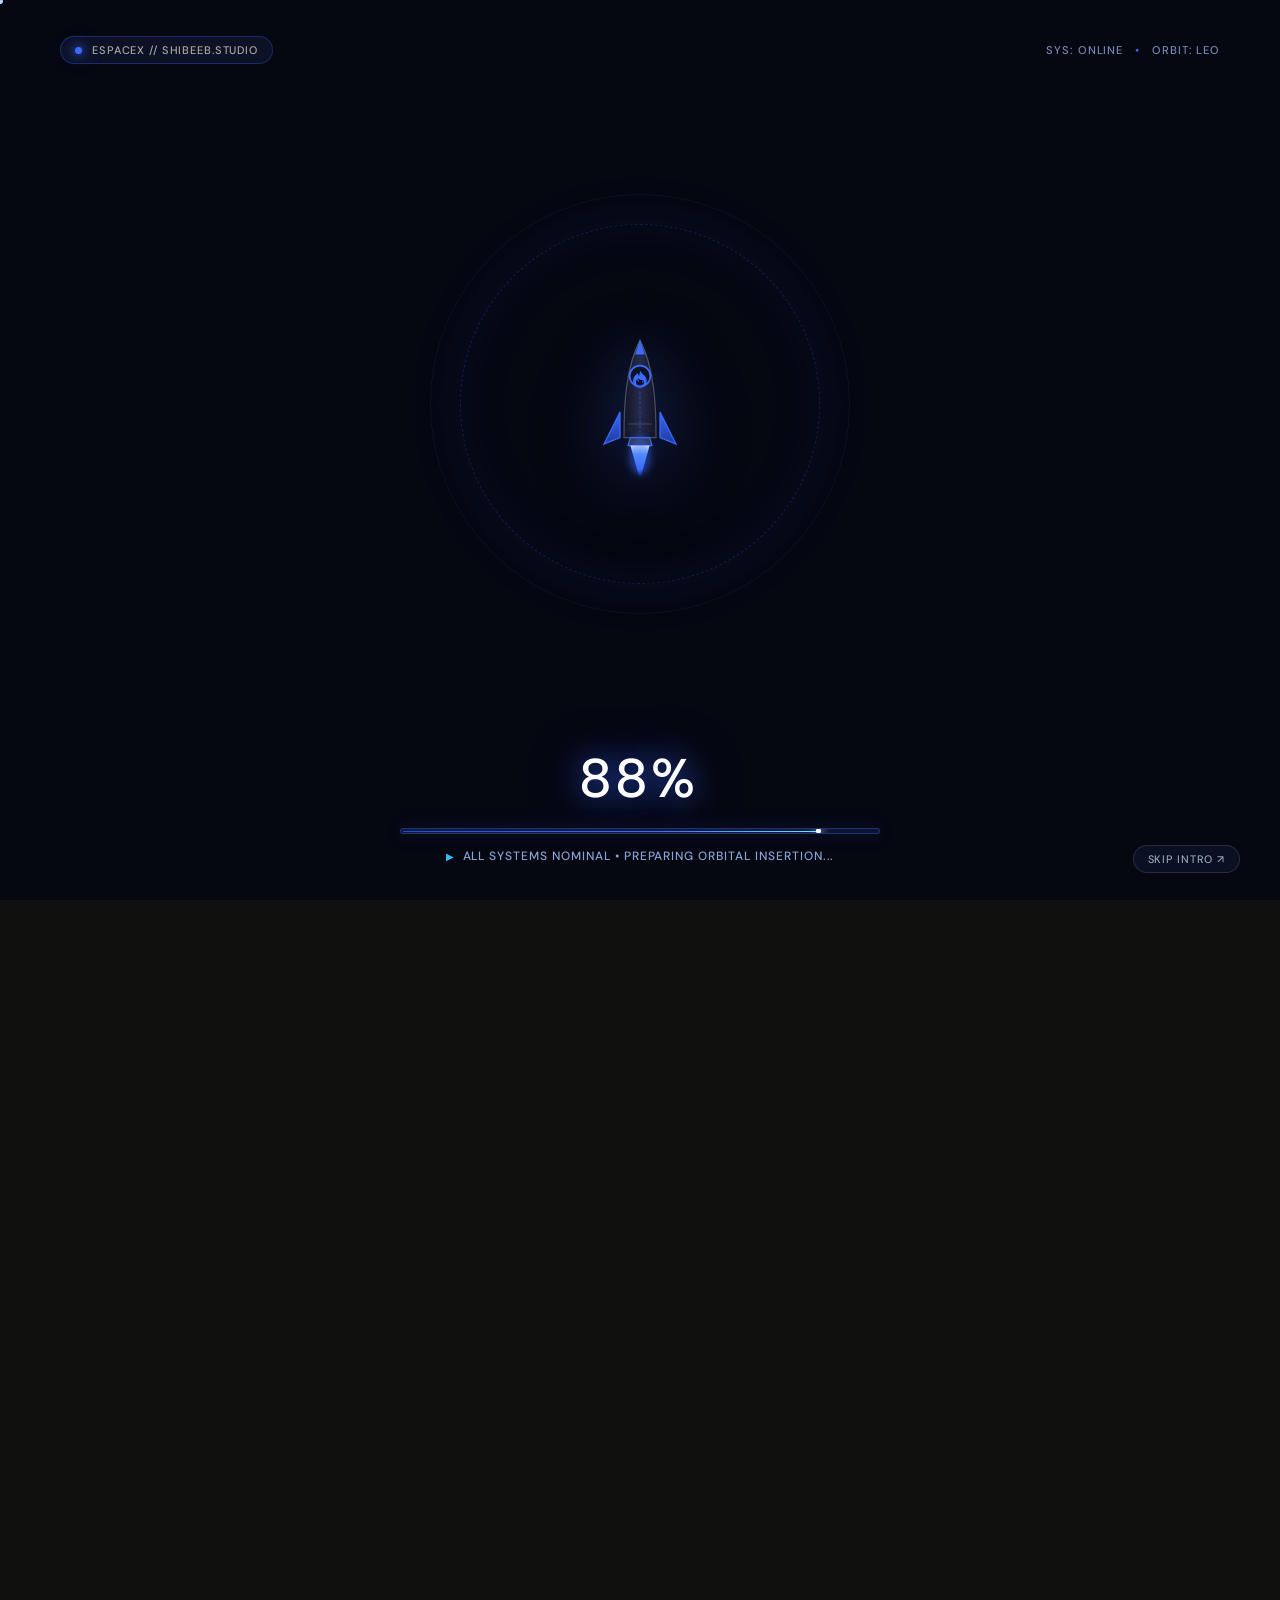
==== commit 95d6876c: "feat: Implement scroll-driven auto horizontal scroll with 3D orbital perspective rotation" ====
--- a/index.html
+++ b/index.html
@@ -456,236 +456,248 @@
 
     <!-- Showreel / Portfolio Video Section -->
         <!-- Showreel / Portfolio Video Section (Horizontal Parallax Gallery) -->
-    <section id="showreel" class="showreel-section section reveal">
-      <div class="wrap">
-        <div class="section-kicker mono">
-          <span>02 / MOTION &amp; REELS</span>
-          <span>CINEMATIC HORIZONTAL GALLERY</span>
-        </div>
-
-        <div class="showreel-intro">
-          <div class="showreel-intro-text">
-            <h2>MOTION<br><span>IN ACTION.</span></h2>
-            <p>A curated horizontal gallery of commercial automotive films, brand showreels, and social motion studies built for screen.</p>
-          </div>
-          <div class="reel-nav-hud">
-            <div class="reel-counter mono">
-              <span id="reelCurrentIndex">01</span> / <span id="reelTotalCount">05</span>
-            </div>
-            <div class="reel-nav-arrows">
-              <button type="button" class="reel-arrow-btn reel-arrow-prev" id="reelPrevBtn" aria-label="Previous Reel" title="Previous Reel">
-                <svg viewBox="0 0 24 24" width="20" height="20" fill="none" stroke="currentColor" stroke-width="2.4" stroke-linecap="round" stroke-linejoin="round">
-                  <line x1="19" y1="12" x2="5" y2="12"></line>
-                  <polyline points="12 19 5 12 12 5"></polyline>
-                </svg>
-              </button>
-              <button type="button" class="reel-arrow-btn reel-arrow-next" id="reelNextBtn" aria-label="Next Reel" title="Next Reel">
-                <svg viewBox="0 0 24 24" width="20" height="20" fill="none" stroke="currentColor" stroke-width="2.4" stroke-linecap="round" stroke-linejoin="round">
-                  <line x1="5" y1="12" x2="19" y2="12"></line>
-                  <polyline points="12 5 19 12 12 19"></polyline>
-                </svg>
-              </button>
-            </div>
-          </div>
-        </div>
-      </div>
-
-      <!-- Horizontal Parallax Gallery Track -->
-      <div class="reel-gallery-container" id="reelGalleryContainer">
-        <div class="reel-drag-hint mono" aria-hidden="true">
-          <span><span class="hint-arrow">←</span> DRAG OR SCROLL HORIZONTALLY <span class="hint-arrow">→</span></span>
-        </div>
-
-        <div class="reel-track-viewport" id="reelTrackViewport" tabindex="0" role="region" aria-label="Horizontal Motion Gallery">
-          <div class="reel-track" id="reelTrack">
-
-            <!-- Reel 01: Showreel 2026 -->
-            <article class="reel-panel is-active" data-index="0" data-video-src="assets/videos/shibeeb-showreel.mp4" data-poster="assets/images/posters/showreel-thumb.jpg" data-title="Showreel 2026 — Motion In Action" data-tag="01 · MAIN REEL" data-duration="00:30">
-              <div class="reel-media-box">
-                <video class="reel-video" src="assets/videos/shibeeb-showreel.mp4" poster="assets/images/posters/showreel-thumb.jpg" playsinline muted loop preload="auto"></video>
-                <div class="reel-media-overlay"></div>
-                <div class="reel-panel-header">
-                  <span class="reel-tag mono">01 · MAIN REEL</span>
-                  <span class="reel-duration mono">00:30</span>
+        <!-- Showreel / Portfolio Video Section (Scroll-Driven 3D Orbital Gallery) -->
+    <section id="showreel" class="showreel-section reel-pinned-section">
+      <div class="reel-pinned-container" id="reelPinnedContainer">
+        <div class="reel-sticky-stage" id="reelStickyStage">
+          <!-- Ambient 3D Orbital Rings & Glow -->
+          <div class="reel-orbital-ambient" aria-hidden="true">
+            <div class="orbital-glow"></div>
+            <div class="orbital-ring orbital-ring-1"></div>
+            <div class="orbital-ring orbital-ring-2"></div>
+          </div>
+
+          <!-- Header -->
+          <div class="wrap reel-stage-header">
+            <div class="section-kicker mono">
+              <span>02 / MOTION &amp; REELS</span>
+              <span>SCROLL-DRIVEN 3D ORBITAL REEL</span>
+            </div>
+
+            <div class="showreel-intro">
+              <div class="showreel-intro-text">
+                <h2>MOTION<br><span>IN ACTION.</span></h2>
+                <p>Scroll down to orbit through commercial automotive films, brand showreels, and social motion studies.</p>
+              </div>
+              <div class="reel-nav-hud">
+                <div class="reel-counter mono">
+                  <span id="reelCurrentIndex">01</span> / <span id="reelTotalCount">05</span>
                 </div>
-                <div class="reel-center-action">
-                  <div class="reel-play-circle" aria-label="Play Reel">
-                    <svg viewBox="0 0 24 24" width="26" height="26" fill="currentColor"><polygon points="6,4 20,12 6,20"></polygon></svg>
-                  </div>
-                  <span class="reel-play-label mono">WATCH REEL</span>
-                </div>
-                <div class="reel-panel-footer">
-                  <div class="reel-info">
-                    <h3 class="reel-title">Showreel 2026</h3>
-                    <p class="reel-desc">Brand identities, kinetic typography &amp; 3D pacing.</p>
-                  </div>
-                  <div class="reel-panel-actions">
-                    <button type="button" class="reel-action-btn reel-sound-toggle" aria-label="Toggle Sound" title="Toggle Sound">
-                      <svg class="icon-sound-off" viewBox="0 0 24 24" width="16" height="16" fill="currentColor"><polygon points="11 5 6 9 2 9 2 15 6 15 11 19 11 5"/><line x1="22" y1="9" x2="16" y2="15" stroke="currentColor" stroke-width="2"/><line x1="16" y1="9" x2="22" y2="15" stroke="currentColor" stroke-width="2"/></svg>
-                      <svg class="icon-sound-on" viewBox="0 0 24 24" width="16" height="16" fill="currentColor" style="display:none;"><polygon points="11 5 6 9 2 9 2 15 6 15 11 19 11 5"/><path d="M15.54 8.46a5 5 0 0 1 0 7.07" fill="none" stroke="currentColor" stroke-width="2"/><path d="M19.07 4.93a10 10 0 0 1 0 14.14" fill="none" stroke="currentColor" stroke-width="2"/></svg>
-                      <span class="sound-text">SOUND</span>
-                    </button>
-                    <button type="button" class="reel-action-btn reel-fullscreen-trigger" aria-label="Fullscreen Theater" title="Open Theater View">
-                      <span>THEATER ↗</span>
-                    </button>
-                  </div>
+                <div class="reel-nav-arrows">
+                  <button type="button" class="reel-arrow-btn reel-arrow-prev" id="reelPrevBtn" aria-label="Previous Reel" title="Previous Reel">
+                    <svg viewBox="0 0 24 24" width="20" height="20" fill="none" stroke="currentColor" stroke-width="2.4" stroke-linecap="round" stroke-linejoin="round">
+                      <line x1="19" y1="12" x2="5" y2="12"></line>
+                      <polyline points="12 19 5 12 12 5"></polyline>
+                    </svg>
+                  </button>
+                  <button type="button" class="reel-arrow-btn reel-arrow-next" id="reelNextBtn" aria-label="Next Reel" title="Next Reel">
+                    <svg viewBox="0 0 24 24" width="20" height="20" fill="none" stroke="currentColor" stroke-width="2.4" stroke-linecap="round" stroke-linejoin="round">
+                      <line x1="5" y1="12" x2="19" y2="12"></line>
+                      <polyline points="12 5 19 12 12 19"></polyline>
+                    </svg>
+                  </button>
                 </div>
               </div>
-            </article>
-
-            <!-- Reel 02: Mahindra Thar 4K -->
-            <article class="reel-panel" data-index="1" data-video-src="assets/videos/cinematic-car-reel.mp4" data-poster="assets/images/posters/car-video-thumb.jpg" data-title="Mahindra Thar 4K" data-tag="02 · AUTOMOTIVE" data-duration="00:58">
-              <div class="reel-media-box">
-                <video class="reel-video" src="assets/videos/cinematic-car-reel.mp4" poster="assets/images/posters/car-video-thumb.jpg" playsinline muted loop preload="none"></video>
-                <div class="reel-media-overlay"></div>
-                <div class="reel-panel-header">
-                  <span class="reel-tag mono">02 · AUTOMOTIVE</span>
-                  <span class="reel-duration mono">00:58</span>
+            </div>
+          </div>
+
+          <!-- 3D Orbital Perspective Stage -->
+          <div class="reel-orbital-perspective-stage" id="reelPerspectiveStage">
+            <div class="reel-orbital-track" id="reelOrbitalTrack">
+
+              <!-- Reel 01: Showreel 2026 -->
+              <article class="reel-panel is-active" data-index="0" data-video-src="assets/videos/shibeeb-showreel.mp4" data-poster="assets/images/posters/showreel-thumb.jpg" data-title="Showreel 2026 — Motion In Action" data-tag="01 · MAIN REEL" data-duration="00:30">
+                <div class="reel-media-box">
+                  <video class="reel-video" src="assets/videos/shibeeb-showreel.mp4" poster="assets/images/posters/showreel-thumb.jpg" playsinline muted loop preload="auto"></video>
+                  <div class="reel-media-overlay"></div>
+                  <div class="reel-panel-header">
+                    <span class="reel-tag mono">01 · MAIN REEL</span>
+                    <span class="reel-duration mono">00:30</span>
+                  </div>
+                  <div class="reel-center-action">
+                    <div class="reel-play-circle" aria-label="Play Reel">
+                      <svg viewBox="0 0 24 24" width="26" height="26" fill="currentColor"><polygon points="6,4 20,12 6,20"></polygon></svg>
+                    </div>
+                    <span class="reel-play-label mono">WATCH REEL</span>
+                  </div>
+                  <div class="reel-panel-footer">
+                    <div class="reel-info">
+                      <h3 class="reel-title">Showreel 2026</h3>
+                      <p class="reel-desc">Brand identities, kinetic typography &amp; 3D pacing.</p>
+                    </div>
+                    <div class="reel-panel-actions">
+                      <button type="button" class="reel-action-btn reel-sound-toggle" aria-label="Toggle Sound" title="Toggle Sound">
+                        <svg class="icon-sound-off" viewBox="0 0 24 24" width="16" height="16" fill="currentColor"><polygon points="11 5 6 9 2 9 2 15 6 15 11 19 11 5"/><line x1="22" y1="9" x2="16" y2="15" stroke="currentColor" stroke-width="2"/><line x1="16" y1="9" x2="22" y2="15" stroke="currentColor" stroke-width="2"/></svg>
+                        <svg class="icon-sound-on" viewBox="0 0 24 24" width="16" height="16" fill="currentColor" style="display:none;"><polygon points="11 5 6 9 2 9 2 15 6 15 11 19 11 5"/><path d="M15.54 8.46a5 5 0 0 1 0 7.07" fill="none" stroke="currentColor" stroke-width="2"/><path d="M19.07 4.93a10 10 0 0 1 0 14.14" fill="none" stroke="currentColor" stroke-width="2"/></svg>
+                        <span class="sound-text">SOUND</span>
+                      </button>
+                      <button type="button" class="reel-action-btn reel-fullscreen-trigger" aria-label="Fullscreen Theater" title="Open Theater View">
+                        <span>THEATER ↗</span>
+                      </button>
+                    </div>
+                  </div>
                 </div>
-                <div class="reel-center-action">
-                  <div class="reel-play-circle" aria-label="Play Reel">
-                    <svg viewBox="0 0 24 24" width="26" height="26" fill="currentColor"><polygon points="6,4 20,12 6,20"></polygon></svg>
-                  </div>
-                  <span class="reel-play-label mono">WATCH REEL</span>
+              </article>
+
+              <!-- Reel 02: Mahindra Thar 4K -->
+              <article class="reel-panel" data-index="1" data-video-src="assets/videos/cinematic-car-reel.mp4" data-poster="assets/images/posters/car-video-thumb.jpg" data-title="Mahindra Thar 4K" data-tag="02 · AUTOMOTIVE" data-duration="00:58">
+                <div class="reel-media-box">
+                  <video class="reel-video" src="assets/videos/cinematic-car-reel.mp4" poster="assets/images/posters/car-video-thumb.jpg" playsinline muted loop preload="none"></video>
+                  <div class="reel-media-overlay"></div>
+                  <div class="reel-panel-header">
+                    <span class="reel-tag mono">02 · AUTOMOTIVE</span>
+                    <span class="reel-duration mono">00:58</span>
+                  </div>
+                  <div class="reel-center-action">
+                    <div class="reel-play-circle" aria-label="Play Reel">
+                      <svg viewBox="0 0 24 24" width="26" height="26" fill="currentColor"><polygon points="6,4 20,12 6,20"></polygon></svg>
+                    </div>
+                    <span class="reel-play-label mono">WATCH REEL</span>
+                  </div>
+                  <div class="reel-panel-footer">
+                    <div class="reel-info">
+                      <h3 class="reel-title">Mahindra Thar 4K</h3>
+                      <p class="reel-desc">Off-road physics, dynamic mud particles &amp; cinematic composite.</p>
+                    </div>
+                    <div class="reel-panel-actions">
+                      <button type="button" class="reel-action-btn reel-sound-toggle" aria-label="Toggle Sound" title="Toggle Sound">
+                        <svg class="icon-sound-off" viewBox="0 0 24 24" width="16" height="16" fill="currentColor"><polygon points="11 5 6 9 2 9 2 15 6 15 11 19 11 5"/><line x1="22" y1="9" x2="16" y2="15" stroke="currentColor" stroke-width="2"/><line x1="16" y1="9" x2="22" y2="15" stroke="currentColor" stroke-width="2"/></svg>
+                        <svg class="icon-sound-on" viewBox="0 0 24 24" width="16" height="16" fill="currentColor" style="display:none;"><polygon points="11 5 6 9 2 9 2 15 6 15 11 19 11 5"/><path d="M15.54 8.46a5 5 0 0 1 0 7.07" fill="none" stroke="currentColor" stroke-width="2"/><path d="M19.07 4.93a10 10 0 0 1 0 14.14" fill="none" stroke="currentColor" stroke-width="2"/></svg>
+                        <span class="sound-text">SOUND</span>
+                      </button>
+                      <button type="button" class="reel-action-btn reel-fullscreen-trigger" aria-label="Fullscreen Theater" title="Open Theater View">
+                        <span>THEATER ↗</span>
+                      </button>
+                    </div>
+                  </div>
                 </div>
-                <div class="reel-panel-footer">
-                  <div class="reel-info">
-                    <h3 class="reel-title">Mahindra Thar 4K</h3>
-                    <p class="reel-desc">Off-road physics, dynamic mud particles &amp; cinematic composite.</p>
-                  </div>
-                  <div class="reel-panel-actions">
-                    <button type="button" class="reel-action-btn reel-sound-toggle" aria-label="Toggle Sound" title="Toggle Sound">
-                      <svg class="icon-sound-off" viewBox="0 0 24 24" width="16" height="16" fill="currentColor"><polygon points="11 5 6 9 2 9 2 15 6 15 11 19 11 5"/><line x1="22" y1="9" x2="16" y2="15" stroke="currentColor" stroke-width="2"/><line x1="16" y1="9" x2="22" y2="15" stroke="currentColor" stroke-width="2"/></svg>
-                      <svg class="icon-sound-on" viewBox="0 0 24 24" width="16" height="16" fill="currentColor" style="display:none;"><polygon points="11 5 6 9 2 9 2 15 6 15 11 19 11 5"/><path d="M15.54 8.46a5 5 0 0 1 0 7.07" fill="none" stroke="currentColor" stroke-width="2"/><path d="M19.07 4.93a10 10 0 0 1 0 14.14" fill="none" stroke="currentColor" stroke-width="2"/></svg>
-                      <span class="sound-text">SOUND</span>
-                    </button>
-                    <button type="button" class="reel-action-btn reel-fullscreen-trigger" aria-label="Fullscreen Theater" title="Open Theater View">
-                      <span>THEATER ↗</span>
-                    </button>
+              </article>
+
+              <!-- Reel 03: Vertical Social Reel -->
+              <article class="reel-panel is-vertical" data-index="2" data-video-src="assets/videos/social-motion-reel.mp4" data-poster="assets/images/posters/final-out-thumb.jpg" data-title="Vertical Social Reel" data-tag="03 · VERTICAL REEL" data-duration="00:24">
+                <div class="reel-media-box">
+                  <video class="reel-video" src="assets/videos/social-motion-reel.mp4" poster="assets/images/posters/final-out-thumb.jpg" playsinline muted loop preload="none"></video>
+                  <div class="reel-media-overlay"></div>
+                  <div class="reel-panel-header">
+                    <span class="reel-tag mono">03 · VERTICAL REEL</span>
+                    <span class="reel-duration mono">00:24</span>
+                  </div>
+                  <div class="reel-center-action">
+                    <div class="reel-play-circle" aria-label="Play Reel">
+                      <svg viewBox="0 0 24 24" width="26" height="26" fill="currentColor"><polygon points="6,4 20,12 6,20"></polygon></svg>
+                    </div>
+                    <span class="reel-play-label mono">WATCH REEL</span>
+                  </div>
+                  <div class="reel-panel-footer">
+                    <div class="reel-info">
+                      <h3 class="reel-title">Vertical Social Reel</h3>
+                      <p class="reel-desc">Fast-paced mobile transitions, kinetic typography &amp; beat pacing.</p>
+                    </div>
+                    <div class="reel-panel-actions">
+                      <button type="button" class="reel-action-btn reel-sound-toggle" aria-label="Toggle Sound" title="Toggle Sound">
+                        <svg class="icon-sound-off" viewBox="0 0 24 24" width="16" height="16" fill="currentColor"><polygon points="11 5 6 9 2 9 2 15 6 15 11 19 11 5"/><line x1="22" y1="9" x2="16" y2="15" stroke="currentColor" stroke-width="2"/><line x1="16" y1="9" x2="22" y2="15" stroke="currentColor" stroke-width="2"/></svg>
+                        <svg class="icon-sound-on" viewBox="0 0 24 24" width="16" height="16" fill="currentColor" style="display:none;"><polygon points="11 5 6 9 2 9 2 15 6 15 11 19 11 5"/><path d="M15.54 8.46a5 5 0 0 1 0 7.07" fill="none" stroke="currentColor" stroke-width="2"/><path d="M19.07 4.93a10 10 0 0 1 0 14.14" fill="none" stroke="currentColor" stroke-width="2"/></svg>
+                        <span class="sound-text">SOUND</span>
+                      </button>
+                      <button type="button" class="reel-action-btn reel-fullscreen-trigger" aria-label="Fullscreen Theater" title="Open Theater View">
+                        <span>THEATER ↗</span>
+                      </button>
+                    </div>
                   </div>
                 </div>
+              </article>
+
+              <!-- Reel 04: Creative Showcase CV -->
+              <article class="reel-panel" data-index="3" data-video-src="assets/videos/shibeeb-cv.mp4" data-poster="assets/images/posters/reel-frame.jpg" data-title="Creative Showcase CV" data-tag="04 · PORTFOLIO REEL" data-duration="00:46">
+                <div class="reel-media-box">
+                  <video class="reel-video" src="assets/videos/shibeeb-cv.mp4" poster="assets/images/posters/reel-frame.jpg" playsinline muted loop preload="none"></video>
+                  <div class="reel-media-overlay"></div>
+                  <div class="reel-panel-header">
+                    <span class="reel-tag mono">04 · PORTFOLIO REEL</span>
+                    <span class="reel-duration mono">00:46</span>
+                  </div>
+                  <div class="reel-center-action">
+                    <div class="reel-play-circle" aria-label="Play Reel">
+                      <svg viewBox="0 0 24 24" width="26" height="26" fill="currentColor"><polygon points="6,4 20,12 6,20"></polygon></svg>
+                    </div>
+                    <span class="reel-play-label mono">WATCH REEL</span>
+                  </div>
+                  <div class="reel-panel-footer">
+                    <div class="reel-info">
+                      <h3 class="reel-title">Creative Showcase CV</h3>
+                      <p class="reel-desc">Curated brand identity design &amp; motion graphics showcase reel.</p>
+                    </div>
+                    <div class="reel-panel-actions">
+                      <button type="button" class="reel-action-btn reel-sound-toggle" aria-label="Toggle Sound" title="Toggle Sound">
+                        <svg class="icon-sound-off" viewBox="0 0 24 24" width="16" height="16" fill="currentColor"><polygon points="11 5 6 9 2 9 2 15 6 15 11 19 11 5"/><line x1="22" y1="9" x2="16" y2="15" stroke="currentColor" stroke-width="2"/><line x1="16" y1="9" x2="22" y2="15" stroke="currentColor" stroke-width="2"/></svg>
+                        <svg class="icon-sound-on" viewBox="0 0 24 24" width="16" height="16" fill="currentColor" style="display:none;"><polygon points="11 5 6 9 2 9 2 15 6 15 11 19 11 5"/><path d="M15.54 8.46a5 5 0 0 1 0 7.07" fill="none" stroke="currentColor" stroke-width="2"/><path d="M19.07 4.93a10 10 0 0 1 0 14.14" fill="none" stroke="currentColor" stroke-width="2"/></svg>
+                        <span class="sound-text">SOUND</span>
+                      </button>
+                      <button type="button" class="reel-action-btn reel-fullscreen-trigger" aria-label="Fullscreen Theater" title="Open Theater View">
+                        <span>THEATER ↗</span>
+                      </button>
+                    </div>
+                  </div>
+                </div>
+              </article>
+
+              <!-- Reel 05: Shibi Motion Film -->
+              <article class="reel-panel" data-index="4" data-video-src="assets/videos/shibi.mp4" data-poster="assets/images/posters/shibi-motion-thumb.jpg" data-title="Shibi Motion Film" data-tag="05 · KINETIC FILM" data-duration="00:40">
+                <div class="reel-media-box">
+                  <video class="reel-video" src="assets/videos/shibi.mp4" poster="assets/images/posters/shibi-motion-thumb.jpg" playsinline muted loop preload="none"></video>
+                  <div class="reel-media-overlay"></div>
+                  <div class="reel-panel-header">
+                    <span class="reel-tag mono">05 · KINETIC FILM</span>
+                    <span class="reel-duration mono">00:40</span>
+                  </div>
+                  <div class="reel-center-action">
+                    <div class="reel-play-circle" aria-label="Play Reel">
+                      <svg viewBox="0 0 24 24" width="26" height="26" fill="currentColor"><polygon points="6,4 20,12 6,20"></polygon></svg>
+                    </div>
+                    <span class="reel-play-label mono">WATCH REEL</span>
+                  </div>
+                  <div class="reel-panel-footer">
+                    <div class="reel-info">
+                      <h3 class="reel-title">Shibi Motion Film</h3>
+                      <p class="reel-desc">Dynamic camera staging, kinetic pacing &amp; atmospheric passes.</p>
+                    </div>
+                    <div class="reel-panel-actions">
+                      <button type="button" class="reel-action-btn reel-sound-toggle" aria-label="Toggle Sound" title="Toggle Sound">
+                        <svg class="icon-sound-off" viewBox="0 0 24 24" width="16" height="16" fill="currentColor"><polygon points="11 5 6 9 2 9 2 15 6 15 11 19 11 5"/><line x1="22" y1="9" x2="16" y2="15" stroke="currentColor" stroke-width="2"/><line x1="16" y1="9" x2="22" y2="15" stroke="currentColor" stroke-width="2"/></svg>
+                        <svg class="icon-sound-on" viewBox="0 0 24 24" width="16" height="16" fill="currentColor" style="display:none;"><polygon points="11 5 6 9 2 9 2 15 6 15 11 19 11 5"/><path d="M15.54 8.46a5 5 0 0 1 0 7.07" fill="none" stroke="currentColor" stroke-width="2"/><path d="M19.07 4.93a10 10 0 0 1 0 14.14" fill="none" stroke="currentColor" stroke-width="2"/></svg>
+                        <span class="sound-text">SOUND</span>
+                      </button>
+                      <button type="button" class="reel-action-btn reel-fullscreen-trigger" aria-label="Fullscreen Theater" title="Open Theater View">
+                        <span>THEATER ↗</span>
+                      </button>
+                    </div>
+                  </div>
+                </div>
+              </article>
+
+            </div>
+          </div>
+
+          <!-- Bottom HUD: Orbital Progress & Chapter Navigation -->
+          <div class="wrap reel-stage-footer">
+            <div class="reel-progress-row">
+              <div class="reel-progress-bar-wrap">
+                <div class="reel-progress-bar-fill" id="reelProgressFill" style="width: 20%;"></div>
               </div>
-            </article>
-
-            <!-- Reel 03: Vertical Social Reel -->
-            <article class="reel-panel is-vertical" data-index="2" data-video-src="assets/videos/social-motion-reel.mp4" data-poster="assets/images/posters/final-out-thumb.jpg" data-title="Vertical Social Reel" data-tag="03 · VERTICAL REEL" data-duration="00:24">
-              <div class="reel-media-box">
-                <video class="reel-video" src="assets/videos/social-motion-reel.mp4" poster="assets/images/posters/final-out-thumb.jpg" playsinline muted loop preload="none"></video>
-                <div class="reel-media-overlay"></div>
-                <div class="reel-panel-header">
-                  <span class="reel-tag mono">03 · VERTICAL REEL</span>
-                  <span class="reel-duration mono">00:24</span>
-                </div>
-                <div class="reel-center-action">
-                  <div class="reel-play-circle" aria-label="Play Reel">
-                    <svg viewBox="0 0 24 24" width="26" height="26" fill="currentColor"><polygon points="6,4 20,12 6,20"></polygon></svg>
-                  </div>
-                  <span class="reel-play-label mono">WATCH REEL</span>
-                </div>
-                <div class="reel-panel-footer">
-                  <div class="reel-info">
-                    <h3 class="reel-title">Vertical Social Reel</h3>
-                    <p class="reel-desc">Fast-paced mobile transitions, kinetic typography &amp; beat pacing.</p>
-                  </div>
-                  <div class="reel-panel-actions">
-                    <button type="button" class="reel-action-btn reel-sound-toggle" aria-label="Toggle Sound" title="Toggle Sound">
-                      <svg class="icon-sound-off" viewBox="0 0 24 24" width="16" height="16" fill="currentColor"><polygon points="11 5 6 9 2 9 2 15 6 15 11 19 11 5"/><line x1="22" y1="9" x2="16" y2="15" stroke="currentColor" stroke-width="2"/><line x1="16" y1="9" x2="22" y2="15" stroke="currentColor" stroke-width="2"/></svg>
-                      <svg class="icon-sound-on" viewBox="0 0 24 24" width="16" height="16" fill="currentColor" style="display:none;"><polygon points="11 5 6 9 2 9 2 15 6 15 11 19 11 5"/><path d="M15.54 8.46a5 5 0 0 1 0 7.07" fill="none" stroke="currentColor" stroke-width="2"/><path d="M19.07 4.93a10 10 0 0 1 0 14.14" fill="none" stroke="currentColor" stroke-width="2"/></svg>
-                      <span class="sound-text">SOUND</span>
-                    </button>
-                    <button type="button" class="reel-action-btn reel-fullscreen-trigger" aria-label="Fullscreen Theater" title="Open Theater View">
-                      <span>THEATER ↗</span>
-                    </button>
-                  </div>
-                </div>
+              <div class="reel-pills-nav" id="reelPillsNav" role="tablist" aria-label="Reel chapters">
+                <button type="button" class="reel-pill-btn is-active" data-index="0">01 Main Reel</button>
+                <button type="button" class="reel-pill-btn" data-index="1">02 Mahindra Thar</button>
+                <button type="button" class="reel-pill-btn" data-index="2">03 Vertical Social</button>
+                <button type="button" class="reel-pill-btn" data-index="3">04 CV Reel</button>
+                <button type="button" class="reel-pill-btn" data-index="4">05 Shibi Motion</button>
               </div>
-            </article>
-
-            <!-- Reel 04: Creative Showcase CV -->
-            <article class="reel-panel" data-index="3" data-video-src="assets/videos/shibeeb-cv.mp4" data-poster="assets/images/posters/reel-frame.jpg" data-title="Creative Showcase CV" data-tag="04 · PORTFOLIO REEL" data-duration="00:46">
-              <div class="reel-media-box">
-                <video class="reel-video" src="assets/videos/shibeeb-cv.mp4" poster="assets/images/posters/reel-frame.jpg" playsinline muted loop preload="none"></video>
-                <div class="reel-media-overlay"></div>
-                <div class="reel-panel-header">
-                  <span class="reel-tag mono">04 · PORTFOLIO REEL</span>
-                  <span class="reel-duration mono">00:46</span>
-                </div>
-                <div class="reel-center-action">
-                  <div class="reel-play-circle" aria-label="Play Reel">
-                    <svg viewBox="0 0 24 24" width="26" height="26" fill="currentColor"><polygon points="6,4 20,12 6,20"></polygon></svg>
-                  </div>
-                  <span class="reel-play-label mono">WATCH REEL</span>
-                </div>
-                <div class="reel-panel-footer">
-                  <div class="reel-info">
-                    <h3 class="reel-title">Creative Showcase CV</h3>
-                    <p class="reel-desc">Curated brand identity design &amp; motion graphics showcase reel.</p>
-                  </div>
-                  <div class="reel-panel-actions">
-                    <button type="button" class="reel-action-btn reel-sound-toggle" aria-label="Toggle Sound" title="Toggle Sound">
-                      <svg class="icon-sound-off" viewBox="0 0 24 24" width="16" height="16" fill="currentColor"><polygon points="11 5 6 9 2 9 2 15 6 15 11 19 11 5"/><line x1="22" y1="9" x2="16" y2="15" stroke="currentColor" stroke-width="2"/><line x1="16" y1="9" x2="22" y2="15" stroke="currentColor" stroke-width="2"/></svg>
-                      <svg class="icon-sound-on" viewBox="0 0 24 24" width="16" height="16" fill="currentColor" style="display:none;"><polygon points="11 5 6 9 2 9 2 15 6 15 11 19 11 5"/><path d="M15.54 8.46a5 5 0 0 1 0 7.07" fill="none" stroke="currentColor" stroke-width="2"/><path d="M19.07 4.93a10 10 0 0 1 0 14.14" fill="none" stroke="currentColor" stroke-width="2"/></svg>
-                      <span class="sound-text">SOUND</span>
-                    </button>
-                    <button type="button" class="reel-action-btn reel-fullscreen-trigger" aria-label="Fullscreen Theater" title="Open Theater View">
-                      <span>THEATER ↗</span>
-                    </button>
-                  </div>
-                </div>
-              </div>
-            </article>
-
-            <!-- Reel 05: Shibi Motion Film -->
-            <article class="reel-panel" data-index="4" data-video-src="assets/videos/shibi.mp4" data-poster="assets/images/posters/shibi-motion-thumb.jpg" data-title="Shibi Motion Film" data-tag="05 · KINETIC FILM" data-duration="00:40">
-              <div class="reel-media-box">
-                <video class="reel-video" src="assets/videos/shibi.mp4" poster="assets/images/posters/shibi-motion-thumb.jpg" playsinline muted loop preload="none"></video>
-                <div class="reel-media-overlay"></div>
-                <div class="reel-panel-header">
-                  <span class="reel-tag mono">05 · KINETIC FILM</span>
-                  <span class="reel-duration mono">00:40</span>
-                </div>
-                <div class="reel-center-action">
-                  <div class="reel-play-circle" aria-label="Play Reel">
-                    <svg viewBox="0 0 24 24" width="26" height="26" fill="currentColor"><polygon points="6,4 20,12 6,20"></polygon></svg>
-                  </div>
-                  <span class="reel-play-label mono">WATCH REEL</span>
-                </div>
-                <div class="reel-panel-footer">
-                  <div class="reel-info">
-                    <h3 class="reel-title">Shibi Motion Film</h3>
-                    <p class="reel-desc">Dynamic camera staging, kinetic pacing &amp; atmospheric passes.</p>
-                  </div>
-                  <div class="reel-panel-actions">
-                    <button type="button" class="reel-action-btn reel-sound-toggle" aria-label="Toggle Sound" title="Toggle Sound">
-                      <svg class="icon-sound-off" viewBox="0 0 24 24" width="16" height="16" fill="currentColor"><polygon points="11 5 6 9 2 9 2 15 6 15 11 19 11 5"/><line x1="22" y1="9" x2="16" y2="15" stroke="currentColor" stroke-width="2"/><line x1="16" y1="9" x2="22" y2="15" stroke="currentColor" stroke-width="2"/></svg>
-                      <svg class="icon-sound-on" viewBox="0 0 24 24" width="16" height="16" fill="currentColor" style="display:none;"><polygon points="11 5 6 9 2 9 2 15 6 15 11 19 11 5"/><path d="M15.54 8.46a5 5 0 0 1 0 7.07" fill="none" stroke="currentColor" stroke-width="2"/><path d="M19.07 4.93a10 10 0 0 1 0 14.14" fill="none" stroke="currentColor" stroke-width="2"/></svg>
-                      <span class="sound-text">SOUND</span>
-                    </button>
-                    <button type="button" class="reel-action-btn reel-fullscreen-trigger" aria-label="Fullscreen Theater" title="Open Theater View">
-                      <span>THEATER ↗</span>
-                    </button>
-                  </div>
-                </div>
-              </div>
-            </article>
-
-          </div>
-        </div>
-
-        <!-- Horizontal Scroll Progress & Pill Navigation -->
-        <div class="wrap">
-          <div class="reel-progress-row">
-            <div class="reel-progress-bar-wrap">
-              <div class="reel-progress-bar-fill" id="reelProgressFill" style="width: 20%;"></div>
-            </div>
-            <div class="reel-pills-nav" id="reelPillsNav" role="tablist" aria-label="Reel chapters">
-              <button type="button" class="reel-pill-btn is-active" data-index="0">01 Main Reel</button>
-              <button type="button" class="reel-pill-btn" data-index="1">02 Mahindra Thar</button>
-              <button type="button" class="reel-pill-btn" data-index="2">03 Vertical Social</button>
-              <button type="button" class="reel-pill-btn" data-index="3">04 CV Reel</button>
-              <button type="button" class="reel-pill-btn" data-index="4">05 Shibi Motion</button>
-            </div>
-          </div>
+            </div>
+            <div class="reel-scroll-hint-bar mono" aria-hidden="true">
+              <span>ORBITAL REEL SYSTEM</span>
+              <span class="scroll-indicator-pulse">SCROLL DOWN TO ORBIT ↓</span>
+            </div>
+          </div>
+
         </div>
       </div>
     </section>
--- a/assets/css/styles.css
+++ b/assets/css/styles.css
@@ -2154,26 +2154,96 @@
 
 
 /* ========================================================
-   CINEMATIC HORIZONTAL PARALLAX REEL GALLERY (AESTHETIC V2)
+   SCROLL-DRIVEN 3D ORBITAL MOTION REEL (AWWWARDS EDITION)
    ======================================================== */
-.showreel-section {
-  padding-top: 100px;
-  padding-bottom: 120px;
+.reel-pinned-section {
   position: relative;
+  width: 100%;
+  padding: 0 !important;
+  margin: 0 !important;
+  background: #07070a;
+}
+
+.reel-pinned-container {
+  position: relative;
+  width: 100%;
+  height: 350vh; /* Smooth scroll travel distance */
+}
+
+.reel-sticky-stage {
+  position: sticky;
+  top: 0;
+  width: 100vw;
+  height: 100vh;
+  max-height: 100vh;
   overflow: hidden;
+  display: flex;
+  flex-direction: column;
+  justify-content: space-between;
+  padding: 24px 0 20px;
+  box-sizing: border-box;
+  background: radial-gradient(circle at 50% 45%, #0e111c 0%, #06070a 85%);
+}
+
+/* Ambient 3D Orbital Background */
+.reel-orbital-ambient {
+  position: absolute;
+  inset: 0;
+  pointer-events: none;
+  z-index: 1;
+  overflow: hidden;
+}
+
+.orbital-glow {
+  position: absolute;
+  top: 40%;
+  left: 50%;
+  transform: translate(-50%, -50%);
+  width: 75vw;
+  height: 50vh;
+  background: radial-gradient(ellipse, rgba(61, 105, 255, 0.18) 0%, transparent 70%);
+  filter: blur(80px);
+}
+
+.orbital-ring {
+  position: absolute;
+  top: 50%;
+  left: 50%;
+  border-radius: 50%;
+  border: 1px dashed rgba(61, 105, 255, 0.15);
+  transform: translate(-50%, -50%) rotateX(74deg);
+}
+
+.orbital-ring-1 {
+  width: 90vw;
+  height: 90vw;
+}
+
+.orbital-ring-2 {
+  width: 120vw;
+  height: 120vw;
+  border-color: rgba(255, 255, 255, 0.05);
+  border-style: solid;
+}
+
+/* Stage Header */
+.reel-stage-header {
+  position: relative;
+  z-index: 10;
+  width: 100%;
 }
 
 .showreel-intro {
   display: flex;
   align-items: flex-end;
   justify-content: space-between;
-  padding: 50px 0 35px;
-  gap: 30px;
+  padding: 10px 0 6px;
+  gap: 20px;
 }
 
 .showreel-intro-text h2 {
   font-family: "Space Grotesk", sans-serif;
-  font-size: clamp(48px, 7.5vw, 110px);
+  font-size: clamp(34px, 5.2vw, 68px);
   letter-spacing: -.075em;
   line-height: .88;
   margin: 0;
@@ -2185,25 +2255,25 @@
   color: #3d69ff;
 }
 .showreel-intro-text p {
-  max-width: 380px;
-  font-size: 14px;
-  line-height: 1.7;
+  max-width: 420px;
+  font-size: 13px;
+  line-height: 1.5;
   color: #aaa99e;
-  margin: 20px 0 0 0;
+  margin: 8px 0 0 0;
 }
 
 /* Gallery Navigation & Counter HUD */
 .reel-nav-hud {
   display: flex;
   align-items: center;
-  gap: 20px;
+  gap: 16px;
 }
 
 .reel-counter {
-  font-size: 14px;
+  font-size: 13px;
   letter-spacing: 0.1em;
   color: #888;
-  padding: 8px 16px;
+  padding: 6px 14px;
   border-radius: 999px;
   background: rgba(255, 255, 255, 0.05);
   border: 1px solid rgba(255, 255, 255, 0.1);
@@ -2214,18 +2284,18 @@
 .reel-counter #reelCurrentIndex {
   color: #3d69ff;
   font-weight: 700;
-  font-size: 16px;
+  font-size: 15px;
 }
 
 .reel-nav-arrows {
   display: flex;
   align-items: center;
-  gap: 10px;
+  gap: 8px;
 }
 
 .reel-arrow-btn {
-  width: 50px;
-  height: 50px;
+  width: 44px;
+  height: 44px;
   border-radius: 50%;
   background: rgba(20, 22, 30, 0.85);
   border: 1px solid rgba(255, 255, 255, 0.15);
@@ -2248,71 +2318,53 @@
   transform: scale(0.95);
 }
 
-/* Horizontal Gallery Container & Viewport */
-.reel-gallery-container {
+/* 3D Perspective Stage */
+.reel-orbital-perspective-stage {
+  position: relative;
+  z-index: 5;
   width: 100vw;
-  margin-left: calc(50% - 50vw);
-  margin-right: calc(50% - 50vw);
-  position: relative;
-}
-
-.reel-drag-hint {
-  padding: 0 max(24px, calc((100vw - 1280px) / 2)) 14px;
-  font-size: 11px;
-  letter-spacing: 0.12em;
-  color: rgba(255, 255, 255, 0.35);
-  display: flex;
-  align-items: center;
-  gap: 8px;
-}
-.reel-drag-hint .hint-arrow {
-  color: #3d69ff;
-  font-weight: 700;
-}
-
-.reel-track-viewport {
-  overflow-x: auto;
-  overflow-y: hidden;
-  scrollbar-width: none;
-  -ms-overflow-style: none;
+  height: clamp(340px, 48vh, 480px);
+  perspective: 1500px;
+  perspective-origin: 50% 50%;
+  overflow: visible;
+  display: flex;
+  align-items: center;
+  margin: auto 0;
+}
+
+.reel-orbital-track {
+  display: inline-flex;
+  gap: 36px;
+  transform-style: preserve-3d;
+  will-change: transform;
+  padding-left: calc(50vw - clamp(280px, 45vw, 680px) / 2);
+  padding-right: calc(50vw - clamp(280px, 45vw, 680px) / 2);
   cursor: grab;
-  user-select: none;
-  -webkit-overflow-scrolling: touch;
-  scroll-behavior: smooth;
-  padding: 10px 0 30px;
-}
-.reel-track-viewport::-webkit-scrollbar {
-  display: none;
-}
-.reel-track-viewport.is-dragging {
+}
+.reel-orbital-track.is-dragging {
   cursor: grabbing !important;
-  scroll-behavior: auto !important;
-}
-
-.reel-track {
-  display: inline-flex;
-  gap: 28px;
-  padding: 0 max(24px, calc((100vw - 1280px) / 2));
 }
 
 /* Individual Reel Panels */
 .reel-panel {
-  flex: 0 0 clamp(320px, 60vw, 860px);
-  height: clamp(360px, 58vh, 520px);
+  flex: 0 0 clamp(280px, 46vw, 680px);
+  height: clamp(320px, 46vh, 460px);
   position: relative;
   border-radius: 20px;
   overflow: hidden;
   background: #0b0c10;
   border: 1px solid rgba(255, 255, 255, 0.1);
-  box-shadow: 0 24px 60px -15px rgba(0, 0, 0, 0.7);
-  transition: transform 0.4s cubic-bezier(0.16, 1, 0.3, 1), border-color 0.3s ease, box-shadow 0.3s ease;
-}
-
-.reel-panel:hover,
+  box-shadow: 0 30px 70px -15px rgba(0, 0, 0, 0.8);
+  transform-style: preserve-3d;
+  will-change: transform, opacity;
+  transition: border-color 0.3s ease, box-shadow 0.3s ease;
+  user-select: none;
+}
+
 .reel-panel.is-active {
-  border-color: rgba(61, 105, 255, 0.55);
-  box-shadow: 0 30px 80px -15px rgba(0, 0, 0, 0.85),
-              0 0 35px -8px rgba(61, 105, 255, 0.28);
+  border-color: rgba(61, 105, 255, 0.65);
+  box-shadow: 0 35px 90px -10px rgba(0, 0, 0, 0.95),
+              0 0 45px -5px rgba(61, 105, 255, 0.35);
 }
 
 .reel-media-box {
@@ -2334,11 +2386,10 @@
   object-fit: cover;
   will-change: transform;
   pointer-events: none;
-  transition: transform 0.08s linear, filter 0.3s ease;
   filter: brightness(0.92);
 }
 
-.reel-panel:hover .reel-video {
+.reel-panel.is-active .reel-video {
   filter: brightness(1);
 }
 
@@ -2359,9 +2410,9 @@
 /* Panel Header Badges */
 .reel-panel-header {
   position: absolute;
-  top: 20px;
-  left: 22px;
-  right: 22px;
+  top: 18px;
+  left: 20px;
+  right: 20px;
   display: flex;
   align-items: center;
   justify-content: space-between;
@@ -2375,7 +2426,7 @@
   color: #fff;
   background: rgba(14, 16, 24, 0.85);
   border: 1px solid rgba(255, 255, 255, 0.18);
-  padding: 6px 14px;
+  padding: 5px 12px;
   border-radius: 999px;
   backdrop-filter: blur(12px);
   -webkit-backdrop-filter: blur(12px);
@@ -2387,7 +2438,7 @@
   color: #d1d5db;
   background: rgba(0, 0, 0, 0.75);
   border: 1px solid rgba(255, 255, 255, 0.12);
-  padding: 5px 12px;
+  padding: 4px 10px;
   border-radius: 6px;
   backdrop-filter: blur(8px);
 }
@@ -2401,15 +2452,15 @@
   display: flex;
   flex-direction: column;
   align-items: center;
-  gap: 10px;
+  gap: 8px;
   z-index: 3;
   cursor: pointer;
   transition: all 0.3s cubic-bezier(0.2, 0.8, 0.2, 1);
 }
 
 .reel-play-circle {
-  width: 72px;
-  height: 72px;
+  width: 64px;
+  height: 64px;
   border-radius: 50%;
   background: rgba(18, 20, 30, 0.8);
   border: 2px solid rgba(255, 255, 255, 0.25);
@@ -2429,7 +2480,7 @@
 }
 
 .reel-play-label {
-  font-size: 11px;
+  font-size: 10px;
   letter-spacing: 0.16em;
   color: #fff;
   opacity: 0.85;
@@ -2439,7 +2490,7 @@
 .reel-panel:hover .reel-play-circle {
   background: #3d69ff;
   border-color: #3d69ff;
-  transform: scale(1.12);
+  transform: scale(1.1);
   box-shadow: 0 0 35px rgba(61, 105, 255, 0.55);
 }
 .reel-panel:hover .reel-play-label {
@@ -2453,44 +2504,44 @@
   bottom: 0;
   left: 0;
   right: 0;
-  padding: 24px;
+  padding: 20px;
   display: flex;
   align-items: flex-end;
   justify-content: space-between;
-  gap: 20px;
+  gap: 16px;
   z-index: 3;
 }
 
 .reel-info {
-  max-width: 60%;
+  max-width: 62%;
 }
 
 .reel-title {
   font-family: "Space Grotesk", sans-serif;
-  font-size: clamp(20px, 2.4vw, 30px);
+  font-size: clamp(18px, 2.2vw, 26px);
   font-weight: 700;
   color: #ffffff;
-  margin: 0 0 6px 0;
+  margin: 0 0 4px 0;
   line-height: 1.2;
 }
 
 .reel-desc {
-  font-size: 13px;
-  line-height: 1.5;
+  font-size: 12px;
+  line-height: 1.45;
   color: #b0b4c3;
   margin: 0;
-  max-width: 440px;
+  max-width: 400px;
 }
 
 .reel-panel-actions {
   display: flex;
   align-items: center;
-  gap: 10px;
+  gap: 8px;
   flex-shrink: 0;
 }
 
 .reel-action-btn {
-  padding: 10px 16px;
+  padding: 8px 14px;
   border-radius: 999px;
   background: rgba(22, 24, 34, 0.85);
   border: 1px solid rgba(255, 255, 255, 0.18);
@@ -2501,7 +2552,7 @@
   cursor: pointer;
   display: inline-flex;
   align-items: center;
-  gap: 7px;
+  gap: 6px;
   transition: all 0.25s ease;
   backdrop-filter: blur(10px);
   -webkit-backdrop-filter: blur(10px);
@@ -2530,12 +2581,17 @@
   box-shadow: 0 10px 30px rgba(0, 0, 0, 0.8);
 }
 
-/* Bottom Progress Track & Navigation Pills */
+/* Stage Footer & Progress Controls */
+.reel-stage-footer {
+  position: relative;
+  z-index: 10;
+  width: 100%;
+}
+
 .reel-progress-row {
-  margin-top: 24px;
   display: flex;
   flex-direction: column;
-  gap: 16px;
+  gap: 10px;
 }
 
 .reel-progress-bar-wrap {
@@ -2548,14 +2604,15 @@
 
 .reel-progress-bar-fill {
   height: 100%;
-  background: linear-gradient(90deg, #3d69ff, #6b8dff);
-  transition: width 0.15s ease-out;
-  box-shadow: 0 0 12px rgba(61, 105, 255, 0.8);
+  background: linear-gradient(90deg, #3d69ff, #7394ff);
+  transition: width 0.1s ease-out;
+  box-shadow: 0 0 12px rgba(61, 105, 255, 0.85);
 }
 
 .reel-pills-nav {
   display: flex;
   align-items: center;
+  justify-content: space-between;
   gap: 8px;
   flex-wrap: wrap;
 }
@@ -2564,9 +2621,9 @@
   background: rgba(20, 22, 30, 0.6);
   border: 1px solid rgba(255, 255, 255, 0.08);
   color: #8f92a1;
-  padding: 8px 16px;
+  padding: 6px 14px;
   border-radius: 999px;
-  font-size: 12px;
+  font-size: 11px;
   cursor: pointer;
   transition: all 0.25s ease;
   font-family: inherit;
@@ -2584,6 +2641,29 @@
   color: #ffffff;
   font-weight: 600;
   box-shadow: 0 4px 16px rgba(61, 105, 255, 0.35);
+}
+
+.reel-scroll-hint-bar {
+  display: flex;
+  align-items: center;
+  justify-content: space-between;
+  margin-top: 6px;
+  font-size: 10px;
+  letter-spacing: 0.12em;
+  color: rgba(255, 255, 255, 0.35);
+}
+
+.scroll-indicator-pulse {
+  display: inline-flex;
+  align-items: center;
+  gap: 5px;
+  color: #3d69ff;
+  animation: bounceDown 1.8s infinite;
+}
+
+@keyframes bounceDown {
+  0%, 100% { transform: translateY(0); }
+  50% { transform: translateY(3px); }
 }
 
 /* Fullscreen Cinematic Video Theater Modal */
@@ -2699,8 +2779,8 @@
 
 @media (max-width: 900px) {
   .reel-panel {
-    flex: 0 0 85vw;
-    height: 420px;
+    flex: 0 0 78vw;
+    height: 380px;
   }
   .reel-info {
     max-width: 100%;
@@ -2708,15 +2788,22 @@
   .reel-panel-footer {
     flex-direction: column;
     align-items: flex-start;
-    gap: 12px;
-  }
-  .reel-theater-stage {
-    width: 96vw;
-    height: 75vh;
+    gap: 10px;
+  }
+  .reel-pills-nav {
+    overflow-x: auto;
+    flex-wrap: nowrap;
+    padding-bottom: 4px;
+  }
+  .reel-pill-btn {
+    white-space: nowrap;
   }
 }
 
 @media (max-width: 620px) {
+  .reel-sticky-stage {
+    padding: 18px 0 16px;
+  }
   .showreel-intro {
     flex-direction: column;
     align-items: flex-start;
@@ -2726,19 +2813,10 @@
     justify-content: space-between;
   }
   .reel-panel {
-    flex: 0 0 88vw;
-    height: 380px;
-  }
-  .reel-pills-nav {
-    overflow-x: auto;
-    flex-wrap: nowrap;
-    padding-bottom: 6px;
-  }
-  .reel-pill-btn {
-    white-space: nowrap;
-  }
-}
-
+    flex: 0 0 85vw;
+    height: 340px;
+  }
+}
 /* Footer Social Logo Buttons */
 .footer-social-links {
   display: flex;
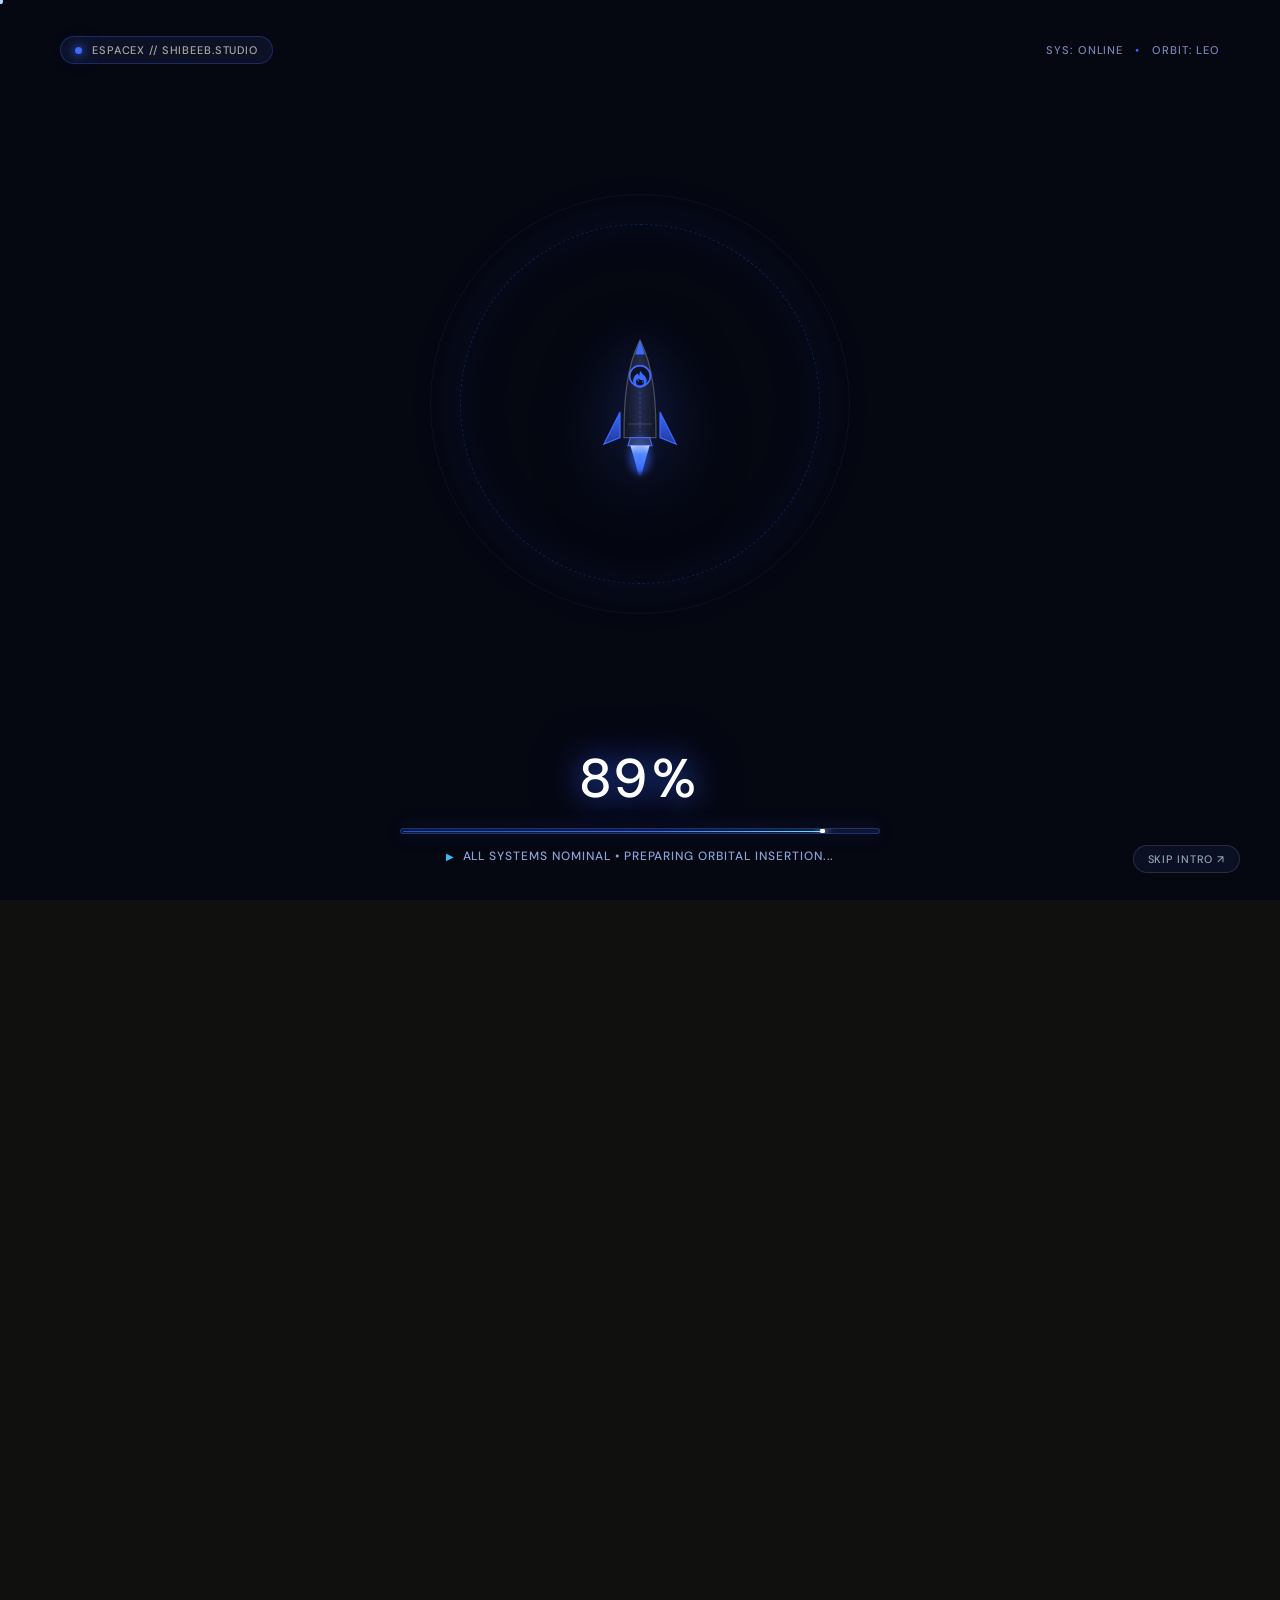
==== commit 0550f799: "fix: Lock vertical scroll on showreel section to orbit through all 5 videos before allowing scroll d" ====
--- a/index.html
+++ b/index.html
@@ -457,247 +457,243 @@
     <!-- Showreel / Portfolio Video Section -->
         <!-- Showreel / Portfolio Video Section (Horizontal Parallax Gallery) -->
         <!-- Showreel / Portfolio Video Section (Scroll-Driven 3D Orbital Gallery) -->
-    <section id="showreel" class="showreel-section reel-pinned-section">
-      <div class="reel-pinned-container" id="reelPinnedContainer">
-        <div class="reel-sticky-stage" id="reelStickyStage">
-          <!-- Ambient 3D Orbital Rings & Glow -->
-          <div class="reel-orbital-ambient" aria-hidden="true">
-            <div class="orbital-glow"></div>
-            <div class="orbital-ring orbital-ring-1"></div>
-            <div class="orbital-ring orbital-ring-2"></div>
-          </div>
-
-          <!-- Header -->
-          <div class="wrap reel-stage-header">
-            <div class="section-kicker mono">
-              <span>02 / MOTION &amp; REELS</span>
-              <span>SCROLL-DRIVEN 3D ORBITAL REEL</span>
-            </div>
-
-            <div class="showreel-intro">
-              <div class="showreel-intro-text">
-                <h2>MOTION<br><span>IN ACTION.</span></h2>
-                <p>Scroll down to orbit through commercial automotive films, brand showreels, and social motion studies.</p>
-              </div>
-              <div class="reel-nav-hud">
-                <div class="reel-counter mono">
-                  <span id="reelCurrentIndex">01</span> / <span id="reelTotalCount">05</span>
-                </div>
-                <div class="reel-nav-arrows">
-                  <button type="button" class="reel-arrow-btn reel-arrow-prev" id="reelPrevBtn" aria-label="Previous Reel" title="Previous Reel">
-                    <svg viewBox="0 0 24 24" width="20" height="20" fill="none" stroke="currentColor" stroke-width="2.4" stroke-linecap="round" stroke-linejoin="round">
-                      <line x1="19" y1="12" x2="5" y2="12"></line>
-                      <polyline points="12 19 5 12 12 5"></polyline>
-                    </svg>
+        <!-- Showreel / Portfolio Video Section (Scroll-Driven 3D Orbital Gallery) -->
+    <section id="showreel" class="showreel-section reel-orbital-section">
+      <!-- Ambient 3D Orbital Rings & Glow -->
+      <div class="reel-orbital-ambient" aria-hidden="true">
+        <div class="orbital-glow"></div>
+        <div class="orbital-ring orbital-ring-1"></div>
+        <div class="orbital-ring orbital-ring-2"></div>
+      </div>
+
+      <!-- Header -->
+      <div class="wrap reel-stage-header">
+        <div class="section-kicker mono">
+          <span>02 / MOTION &amp; REELS</span>
+          <span>SCROLL-DRIVEN 3D ORBITAL REEL</span>
+        </div>
+
+        <div class="showreel-intro">
+          <div class="showreel-intro-text">
+            <h2>MOTION<br><span>IN ACTION.</span></h2>
+            <p>Scroll down to orbit through commercial automotive films, brand showreels, and social motion studies.</p>
+          </div>
+          <div class="reel-nav-hud">
+            <div class="reel-counter mono">
+              <span id="reelCurrentIndex">01</span> / <span id="reelTotalCount">05</span>
+            </div>
+            <div class="reel-nav-arrows">
+              <button type="button" class="reel-arrow-btn reel-arrow-prev" id="reelPrevBtn" aria-label="Previous Reel" title="Previous Reel">
+                <svg viewBox="0 0 24 24" width="20" height="20" fill="none" stroke="currentColor" stroke-width="2.4" stroke-linecap="round" stroke-linejoin="round">
+                  <line x1="19" y1="12" x2="5" y2="12"></line>
+                  <polyline points="12 19 5 12 12 5"></polyline>
+                </svg>
+              </button>
+              <button type="button" class="reel-arrow-btn reel-arrow-next" id="reelNextBtn" aria-label="Next Reel" title="Next Reel">
+                <svg viewBox="0 0 24 24" width="20" height="20" fill="none" stroke="currentColor" stroke-width="2.4" stroke-linecap="round" stroke-linejoin="round">
+                  <line x1="5" y1="12" x2="19" y2="12"></line>
+                  <polyline points="12 5 19 12 12 19"></polyline>
+                </svg>
+              </button>
+            </div>
+          </div>
+        </div>
+      </div>
+
+      <!-- 3D Orbital Perspective Stage -->
+      <div class="reel-orbital-perspective-stage" id="reelPerspectiveStage">
+        <div class="reel-orbital-track" id="reelOrbitalTrack">
+
+          <!-- Reel 01: Showreel 2026 -->
+          <article class="reel-panel is-active" data-index="0" data-video-src="assets/videos/shibeeb-showreel.mp4" data-poster="assets/images/posters/showreel-thumb.jpg" data-title="Showreel 2026 — Motion In Action" data-tag="01 · MAIN REEL" data-duration="00:30">
+            <div class="reel-media-box">
+              <video class="reel-video" src="assets/videos/shibeeb-showreel.mp4" poster="assets/images/posters/showreel-thumb.jpg" playsinline muted loop preload="auto"></video>
+              <div class="reel-media-overlay"></div>
+              <div class="reel-panel-header">
+                <span class="reel-tag mono">01 · MAIN REEL</span>
+                <span class="reel-duration mono">00:30</span>
+              </div>
+              <div class="reel-center-action">
+                <div class="reel-play-circle" aria-label="Play Reel">
+                  <svg viewBox="0 0 24 24" width="26" height="26" fill="currentColor"><polygon points="6,4 20,12 6,20"></polygon></svg>
+                </div>
+                <span class="reel-play-label mono">WATCH REEL</span>
+              </div>
+              <div class="reel-panel-footer">
+                <div class="reel-info">
+                  <h3 class="reel-title">Showreel 2026</h3>
+                  <p class="reel-desc">Brand identities, kinetic typography &amp; 3D pacing.</p>
+                </div>
+                <div class="reel-panel-actions">
+                  <button type="button" class="reel-action-btn reel-sound-toggle" aria-label="Toggle Sound" title="Toggle Sound">
+                    <svg class="icon-sound-off" viewBox="0 0 24 24" width="16" height="16" fill="currentColor"><polygon points="11 5 6 9 2 9 2 15 6 15 11 19 11 5"/><line x1="22" y1="9" x2="16" y2="15" stroke="currentColor" stroke-width="2"/><line x1="16" y1="9" x2="22" y2="15" stroke="currentColor" stroke-width="2"/></svg>
+                    <svg class="icon-sound-on" viewBox="0 0 24 24" width="16" height="16" fill="currentColor" style="display:none;"><polygon points="11 5 6 9 2 9 2 15 6 15 11 19 11 5"/><path d="M15.54 8.46a5 5 0 0 1 0 7.07" fill="none" stroke="currentColor" stroke-width="2"/><path d="M19.07 4.93a10 10 0 0 1 0 14.14" fill="none" stroke="currentColor" stroke-width="2"/></svg>
+                    <span class="sound-text">SOUND</span>
                   </button>
-                  <button type="button" class="reel-arrow-btn reel-arrow-next" id="reelNextBtn" aria-label="Next Reel" title="Next Reel">
-                    <svg viewBox="0 0 24 24" width="20" height="20" fill="none" stroke="currentColor" stroke-width="2.4" stroke-linecap="round" stroke-linejoin="round">
-                      <line x1="5" y1="12" x2="19" y2="12"></line>
-                      <polyline points="12 5 19 12 12 19"></polyline>
-                    </svg>
+                  <button type="button" class="reel-action-btn reel-fullscreen-trigger" aria-label="Fullscreen Theater" title="Open Theater View">
+                    <span>THEATER ↗</span>
                   </button>
                 </div>
               </div>
             </div>
-          </div>
-
-          <!-- 3D Orbital Perspective Stage -->
-          <div class="reel-orbital-perspective-stage" id="reelPerspectiveStage">
-            <div class="reel-orbital-track" id="reelOrbitalTrack">
-
-              <!-- Reel 01: Showreel 2026 -->
-              <article class="reel-panel is-active" data-index="0" data-video-src="assets/videos/shibeeb-showreel.mp4" data-poster="assets/images/posters/showreel-thumb.jpg" data-title="Showreel 2026 — Motion In Action" data-tag="01 · MAIN REEL" data-duration="00:30">
-                <div class="reel-media-box">
-                  <video class="reel-video" src="assets/videos/shibeeb-showreel.mp4" poster="assets/images/posters/showreel-thumb.jpg" playsinline muted loop preload="auto"></video>
-                  <div class="reel-media-overlay"></div>
-                  <div class="reel-panel-header">
-                    <span class="reel-tag mono">01 · MAIN REEL</span>
-                    <span class="reel-duration mono">00:30</span>
-                  </div>
-                  <div class="reel-center-action">
-                    <div class="reel-play-circle" aria-label="Play Reel">
-                      <svg viewBox="0 0 24 24" width="26" height="26" fill="currentColor"><polygon points="6,4 20,12 6,20"></polygon></svg>
-                    </div>
-                    <span class="reel-play-label mono">WATCH REEL</span>
-                  </div>
-                  <div class="reel-panel-footer">
-                    <div class="reel-info">
-                      <h3 class="reel-title">Showreel 2026</h3>
-                      <p class="reel-desc">Brand identities, kinetic typography &amp; 3D pacing.</p>
-                    </div>
-                    <div class="reel-panel-actions">
-                      <button type="button" class="reel-action-btn reel-sound-toggle" aria-label="Toggle Sound" title="Toggle Sound">
-                        <svg class="icon-sound-off" viewBox="0 0 24 24" width="16" height="16" fill="currentColor"><polygon points="11 5 6 9 2 9 2 15 6 15 11 19 11 5"/><line x1="22" y1="9" x2="16" y2="15" stroke="currentColor" stroke-width="2"/><line x1="16" y1="9" x2="22" y2="15" stroke="currentColor" stroke-width="2"/></svg>
-                        <svg class="icon-sound-on" viewBox="0 0 24 24" width="16" height="16" fill="currentColor" style="display:none;"><polygon points="11 5 6 9 2 9 2 15 6 15 11 19 11 5"/><path d="M15.54 8.46a5 5 0 0 1 0 7.07" fill="none" stroke="currentColor" stroke-width="2"/><path d="M19.07 4.93a10 10 0 0 1 0 14.14" fill="none" stroke="currentColor" stroke-width="2"/></svg>
-                        <span class="sound-text">SOUND</span>
-                      </button>
-                      <button type="button" class="reel-action-btn reel-fullscreen-trigger" aria-label="Fullscreen Theater" title="Open Theater View">
-                        <span>THEATER ↗</span>
-                      </button>
-                    </div>
-                  </div>
-                </div>
-              </article>
-
-              <!-- Reel 02: Mahindra Thar 4K -->
-              <article class="reel-panel" data-index="1" data-video-src="assets/videos/cinematic-car-reel.mp4" data-poster="assets/images/posters/car-video-thumb.jpg" data-title="Mahindra Thar 4K" data-tag="02 · AUTOMOTIVE" data-duration="00:58">
-                <div class="reel-media-box">
-                  <video class="reel-video" src="assets/videos/cinematic-car-reel.mp4" poster="assets/images/posters/car-video-thumb.jpg" playsinline muted loop preload="none"></video>
-                  <div class="reel-media-overlay"></div>
-                  <div class="reel-panel-header">
-                    <span class="reel-tag mono">02 · AUTOMOTIVE</span>
-                    <span class="reel-duration mono">00:58</span>
-                  </div>
-                  <div class="reel-center-action">
-                    <div class="reel-play-circle" aria-label="Play Reel">
-                      <svg viewBox="0 0 24 24" width="26" height="26" fill="currentColor"><polygon points="6,4 20,12 6,20"></polygon></svg>
-                    </div>
-                    <span class="reel-play-label mono">WATCH REEL</span>
-                  </div>
-                  <div class="reel-panel-footer">
-                    <div class="reel-info">
-                      <h3 class="reel-title">Mahindra Thar 4K</h3>
-                      <p class="reel-desc">Off-road physics, dynamic mud particles &amp; cinematic composite.</p>
-                    </div>
-                    <div class="reel-panel-actions">
-                      <button type="button" class="reel-action-btn reel-sound-toggle" aria-label="Toggle Sound" title="Toggle Sound">
-                        <svg class="icon-sound-off" viewBox="0 0 24 24" width="16" height="16" fill="currentColor"><polygon points="11 5 6 9 2 9 2 15 6 15 11 19 11 5"/><line x1="22" y1="9" x2="16" y2="15" stroke="currentColor" stroke-width="2"/><line x1="16" y1="9" x2="22" y2="15" stroke="currentColor" stroke-width="2"/></svg>
-                        <svg class="icon-sound-on" viewBox="0 0 24 24" width="16" height="16" fill="currentColor" style="display:none;"><polygon points="11 5 6 9 2 9 2 15 6 15 11 19 11 5"/><path d="M15.54 8.46a5 5 0 0 1 0 7.07" fill="none" stroke="currentColor" stroke-width="2"/><path d="M19.07 4.93a10 10 0 0 1 0 14.14" fill="none" stroke="currentColor" stroke-width="2"/></svg>
-                        <span class="sound-text">SOUND</span>
-                      </button>
-                      <button type="button" class="reel-action-btn reel-fullscreen-trigger" aria-label="Fullscreen Theater" title="Open Theater View">
-                        <span>THEATER ↗</span>
-                      </button>
-                    </div>
-                  </div>
-                </div>
-              </article>
-
-              <!-- Reel 03: Vertical Social Reel -->
-              <article class="reel-panel is-vertical" data-index="2" data-video-src="assets/videos/social-motion-reel.mp4" data-poster="assets/images/posters/final-out-thumb.jpg" data-title="Vertical Social Reel" data-tag="03 · VERTICAL REEL" data-duration="00:24">
-                <div class="reel-media-box">
-                  <video class="reel-video" src="assets/videos/social-motion-reel.mp4" poster="assets/images/posters/final-out-thumb.jpg" playsinline muted loop preload="none"></video>
-                  <div class="reel-media-overlay"></div>
-                  <div class="reel-panel-header">
-                    <span class="reel-tag mono">03 · VERTICAL REEL</span>
-                    <span class="reel-duration mono">00:24</span>
-                  </div>
-                  <div class="reel-center-action">
-                    <div class="reel-play-circle" aria-label="Play Reel">
-                      <svg viewBox="0 0 24 24" width="26" height="26" fill="currentColor"><polygon points="6,4 20,12 6,20"></polygon></svg>
-                    </div>
-                    <span class="reel-play-label mono">WATCH REEL</span>
-                  </div>
-                  <div class="reel-panel-footer">
-                    <div class="reel-info">
-                      <h3 class="reel-title">Vertical Social Reel</h3>
-                      <p class="reel-desc">Fast-paced mobile transitions, kinetic typography &amp; beat pacing.</p>
-                    </div>
-                    <div class="reel-panel-actions">
-                      <button type="button" class="reel-action-btn reel-sound-toggle" aria-label="Toggle Sound" title="Toggle Sound">
-                        <svg class="icon-sound-off" viewBox="0 0 24 24" width="16" height="16" fill="currentColor"><polygon points="11 5 6 9 2 9 2 15 6 15 11 19 11 5"/><line x1="22" y1="9" x2="16" y2="15" stroke="currentColor" stroke-width="2"/><line x1="16" y1="9" x2="22" y2="15" stroke="currentColor" stroke-width="2"/></svg>
-                        <svg class="icon-sound-on" viewBox="0 0 24 24" width="16" height="16" fill="currentColor" style="display:none;"><polygon points="11 5 6 9 2 9 2 15 6 15 11 19 11 5"/><path d="M15.54 8.46a5 5 0 0 1 0 7.07" fill="none" stroke="currentColor" stroke-width="2"/><path d="M19.07 4.93a10 10 0 0 1 0 14.14" fill="none" stroke="currentColor" stroke-width="2"/></svg>
-                        <span class="sound-text">SOUND</span>
-                      </button>
-                      <button type="button" class="reel-action-btn reel-fullscreen-trigger" aria-label="Fullscreen Theater" title="Open Theater View">
-                        <span>THEATER ↗</span>
-                      </button>
-                    </div>
-                  </div>
-                </div>
-              </article>
-
-              <!-- Reel 04: Creative Showcase CV -->
-              <article class="reel-panel" data-index="3" data-video-src="assets/videos/shibeeb-cv.mp4" data-poster="assets/images/posters/reel-frame.jpg" data-title="Creative Showcase CV" data-tag="04 · PORTFOLIO REEL" data-duration="00:46">
-                <div class="reel-media-box">
-                  <video class="reel-video" src="assets/videos/shibeeb-cv.mp4" poster="assets/images/posters/reel-frame.jpg" playsinline muted loop preload="none"></video>
-                  <div class="reel-media-overlay"></div>
-                  <div class="reel-panel-header">
-                    <span class="reel-tag mono">04 · PORTFOLIO REEL</span>
-                    <span class="reel-duration mono">00:46</span>
-                  </div>
-                  <div class="reel-center-action">
-                    <div class="reel-play-circle" aria-label="Play Reel">
-                      <svg viewBox="0 0 24 24" width="26" height="26" fill="currentColor"><polygon points="6,4 20,12 6,20"></polygon></svg>
-                    </div>
-                    <span class="reel-play-label mono">WATCH REEL</span>
-                  </div>
-                  <div class="reel-panel-footer">
-                    <div class="reel-info">
-                      <h3 class="reel-title">Creative Showcase CV</h3>
-                      <p class="reel-desc">Curated brand identity design &amp; motion graphics showcase reel.</p>
-                    </div>
-                    <div class="reel-panel-actions">
-                      <button type="button" class="reel-action-btn reel-sound-toggle" aria-label="Toggle Sound" title="Toggle Sound">
-                        <svg class="icon-sound-off" viewBox="0 0 24 24" width="16" height="16" fill="currentColor"><polygon points="11 5 6 9 2 9 2 15 6 15 11 19 11 5"/><line x1="22" y1="9" x2="16" y2="15" stroke="currentColor" stroke-width="2"/><line x1="16" y1="9" x2="22" y2="15" stroke="currentColor" stroke-width="2"/></svg>
-                        <svg class="icon-sound-on" viewBox="0 0 24 24" width="16" height="16" fill="currentColor" style="display:none;"><polygon points="11 5 6 9 2 9 2 15 6 15 11 19 11 5"/><path d="M15.54 8.46a5 5 0 0 1 0 7.07" fill="none" stroke="currentColor" stroke-width="2"/><path d="M19.07 4.93a10 10 0 0 1 0 14.14" fill="none" stroke="currentColor" stroke-width="2"/></svg>
-                        <span class="sound-text">SOUND</span>
-                      </button>
-                      <button type="button" class="reel-action-btn reel-fullscreen-trigger" aria-label="Fullscreen Theater" title="Open Theater View">
-                        <span>THEATER ↗</span>
-                      </button>
-                    </div>
-                  </div>
-                </div>
-              </article>
-
-              <!-- Reel 05: Shibi Motion Film -->
-              <article class="reel-panel" data-index="4" data-video-src="assets/videos/shibi.mp4" data-poster="assets/images/posters/shibi-motion-thumb.jpg" data-title="Shibi Motion Film" data-tag="05 · KINETIC FILM" data-duration="00:40">
-                <div class="reel-media-box">
-                  <video class="reel-video" src="assets/videos/shibi.mp4" poster="assets/images/posters/shibi-motion-thumb.jpg" playsinline muted loop preload="none"></video>
-                  <div class="reel-media-overlay"></div>
-                  <div class="reel-panel-header">
-                    <span class="reel-tag mono">05 · KINETIC FILM</span>
-                    <span class="reel-duration mono">00:40</span>
-                  </div>
-                  <div class="reel-center-action">
-                    <div class="reel-play-circle" aria-label="Play Reel">
-                      <svg viewBox="0 0 24 24" width="26" height="26" fill="currentColor"><polygon points="6,4 20,12 6,20"></polygon></svg>
-                    </div>
-                    <span class="reel-play-label mono">WATCH REEL</span>
-                  </div>
-                  <div class="reel-panel-footer">
-                    <div class="reel-info">
-                      <h3 class="reel-title">Shibi Motion Film</h3>
-                      <p class="reel-desc">Dynamic camera staging, kinetic pacing &amp; atmospheric passes.</p>
-                    </div>
-                    <div class="reel-panel-actions">
-                      <button type="button" class="reel-action-btn reel-sound-toggle" aria-label="Toggle Sound" title="Toggle Sound">
-                        <svg class="icon-sound-off" viewBox="0 0 24 24" width="16" height="16" fill="currentColor"><polygon points="11 5 6 9 2 9 2 15 6 15 11 19 11 5"/><line x1="22" y1="9" x2="16" y2="15" stroke="currentColor" stroke-width="2"/><line x1="16" y1="9" x2="22" y2="15" stroke="currentColor" stroke-width="2"/></svg>
-                        <svg class="icon-sound-on" viewBox="0 0 24 24" width="16" height="16" fill="currentColor" style="display:none;"><polygon points="11 5 6 9 2 9 2 15 6 15 11 19 11 5"/><path d="M15.54 8.46a5 5 0 0 1 0 7.07" fill="none" stroke="currentColor" stroke-width="2"/><path d="M19.07 4.93a10 10 0 0 1 0 14.14" fill="none" stroke="currentColor" stroke-width="2"/></svg>
-                        <span class="sound-text">SOUND</span>
-                      </button>
-                      <button type="button" class="reel-action-btn reel-fullscreen-trigger" aria-label="Fullscreen Theater" title="Open Theater View">
-                        <span>THEATER ↗</span>
-                      </button>
-                    </div>
-                  </div>
-                </div>
-              </article>
-
-            </div>
-          </div>
-
-          <!-- Bottom HUD: Orbital Progress & Chapter Navigation -->
-          <div class="wrap reel-stage-footer">
-            <div class="reel-progress-row">
-              <div class="reel-progress-bar-wrap">
-                <div class="reel-progress-bar-fill" id="reelProgressFill" style="width: 20%;"></div>
-              </div>
-              <div class="reel-pills-nav" id="reelPillsNav" role="tablist" aria-label="Reel chapters">
-                <button type="button" class="reel-pill-btn is-active" data-index="0">01 Main Reel</button>
-                <button type="button" class="reel-pill-btn" data-index="1">02 Mahindra Thar</button>
-                <button type="button" class="reel-pill-btn" data-index="2">03 Vertical Social</button>
-                <button type="button" class="reel-pill-btn" data-index="3">04 CV Reel</button>
-                <button type="button" class="reel-pill-btn" data-index="4">05 Shibi Motion</button>
-              </div>
-            </div>
-            <div class="reel-scroll-hint-bar mono" aria-hidden="true">
-              <span>ORBITAL REEL SYSTEM</span>
-              <span class="scroll-indicator-pulse">SCROLL DOWN TO ORBIT ↓</span>
-            </div>
-          </div>
-
+          </article>
+
+          <!-- Reel 02: Mahindra Thar 4K -->
+          <article class="reel-panel" data-index="1" data-video-src="assets/videos/cinematic-car-reel.mp4" data-poster="assets/images/posters/car-video-thumb.jpg" data-title="Mahindra Thar 4K" data-tag="02 · AUTOMOTIVE" data-duration="00:58">
+            <div class="reel-media-box">
+              <video class="reel-video" src="assets/videos/cinematic-car-reel.mp4" poster="assets/images/posters/car-video-thumb.jpg" playsinline muted loop preload="none"></video>
+              <div class="reel-media-overlay"></div>
+              <div class="reel-panel-header">
+                <span class="reel-tag mono">02 · AUTOMOTIVE</span>
+                <span class="reel-duration mono">00:58</span>
+              </div>
+              <div class="reel-center-action">
+                <div class="reel-play-circle" aria-label="Play Reel">
+                  <svg viewBox="0 0 24 24" width="26" height="26" fill="currentColor"><polygon points="6,4 20,12 6,20"></polygon></svg>
+                </div>
+                <span class="reel-play-label mono">WATCH REEL</span>
+              </div>
+              <div class="reel-panel-footer">
+                <div class="reel-info">
+                  <h3 class="reel-title">Mahindra Thar 4K</h3>
+                  <p class="reel-desc">Off-road physics, dynamic mud particles &amp; cinematic composite.</p>
+                </div>
+                <div class="reel-panel-actions">
+                  <button type="button" class="reel-action-btn reel-sound-toggle" aria-label="Toggle Sound" title="Toggle Sound">
+                    <svg class="icon-sound-off" viewBox="0 0 24 24" width="16" height="16" fill="currentColor"><polygon points="11 5 6 9 2 9 2 15 6 15 11 19 11 5"/><line x1="22" y1="9" x2="16" y2="15" stroke="currentColor" stroke-width="2"/><line x1="16" y1="9" x2="22" y2="15" stroke="currentColor" stroke-width="2"/></svg>
+                    <svg class="icon-sound-on" viewBox="0 0 24 24" width="16" height="16" fill="currentColor" style="display:none;"><polygon points="11 5 6 9 2 9 2 15 6 15 11 19 11 5"/><path d="M15.54 8.46a5 5 0 0 1 0 7.07" fill="none" stroke="currentColor" stroke-width="2"/><path d="M19.07 4.93a10 10 0 0 1 0 14.14" fill="none" stroke="currentColor" stroke-width="2"/></svg>
+                    <span class="sound-text">SOUND</span>
+                  </button>
+                  <button type="button" class="reel-action-btn reel-fullscreen-trigger" aria-label="Fullscreen Theater" title="Open Theater View">
+                    <span>THEATER ↗</span>
+                  </button>
+                </div>
+              </div>
+            </div>
+          </article>
+
+          <!-- Reel 03: Vertical Social Reel -->
+          <article class="reel-panel is-vertical" data-index="2" data-video-src="assets/videos/social-motion-reel.mp4" data-poster="assets/images/posters/final-out-thumb.jpg" data-title="Vertical Social Reel" data-tag="03 · VERTICAL REEL" data-duration="00:24">
+            <div class="reel-media-box">
+              <video class="reel-video" src="assets/videos/social-motion-reel.mp4" poster="assets/images/posters/final-out-thumb.jpg" playsinline muted loop preload="none"></video>
+              <div class="reel-media-overlay"></div>
+              <div class="reel-panel-header">
+                <span class="reel-tag mono">03 · VERTICAL REEL</span>
+                <span class="reel-duration mono">00:24</span>
+              </div>
+              <div class="reel-center-action">
+                <div class="reel-play-circle" aria-label="Play Reel">
+                  <svg viewBox="0 0 24 24" width="26" height="26" fill="currentColor"><polygon points="6,4 20,12 6,20"></polygon></svg>
+                </div>
+                <span class="reel-play-label mono">WATCH REEL</span>
+              </div>
+              <div class="reel-panel-footer">
+                <div class="reel-info">
+                  <h3 class="reel-title">Vertical Social Reel</h3>
+                  <p class="reel-desc">Fast-paced mobile transitions, kinetic typography &amp; beat pacing.</p>
+                </div>
+                <div class="reel-panel-actions">
+                  <button type="button" class="reel-action-btn reel-sound-toggle" aria-label="Toggle Sound" title="Toggle Sound">
+                    <svg class="icon-sound-off" viewBox="0 0 24 24" width="16" height="16" fill="currentColor"><polygon points="11 5 6 9 2 9 2 15 6 15 11 19 11 5"/><line x1="22" y1="9" x2="16" y2="15" stroke="currentColor" stroke-width="2"/><line x1="16" y1="9" x2="22" y2="15" stroke="currentColor" stroke-width="2"/></svg>
+                    <svg class="icon-sound-on" viewBox="0 0 24 24" width="16" height="16" fill="currentColor" style="display:none;"><polygon points="11 5 6 9 2 9 2 15 6 15 11 19 11 5"/><path d="M15.54 8.46a5 5 0 0 1 0 7.07" fill="none" stroke="currentColor" stroke-width="2"/><path d="M19.07 4.93a10 10 0 0 1 0 14.14" fill="none" stroke="currentColor" stroke-width="2"/></svg>
+                    <span class="sound-text">SOUND</span>
+                  </button>
+                  <button type="button" class="reel-action-btn reel-fullscreen-trigger" aria-label="Fullscreen Theater" title="Open Theater View">
+                    <span>THEATER ↗</span>
+                  </button>
+                </div>
+              </div>
+            </div>
+          </article>
+
+          <!-- Reel 04: Creative Showcase CV -->
+          <article class="reel-panel" data-index="3" data-video-src="assets/videos/shibeeb-cv.mp4" data-poster="assets/images/posters/reel-frame.jpg" data-title="Creative Showcase CV" data-tag="04 · PORTFOLIO REEL" data-duration="00:46">
+            <div class="reel-media-box">
+              <video class="reel-video" src="assets/videos/shibeeb-cv.mp4" poster="assets/images/posters/reel-frame.jpg" playsinline muted loop preload="none"></video>
+              <div class="reel-media-overlay"></div>
+              <div class="reel-panel-header">
+                <span class="reel-tag mono">04 · PORTFOLIO REEL</span>
+                <span class="reel-duration mono">00:46</span>
+              </div>
+              <div class="reel-center-action">
+                <div class="reel-play-circle" aria-label="Play Reel">
+                  <svg viewBox="0 0 24 24" width="26" height="26" fill="currentColor"><polygon points="6,4 20,12 6,20"></polygon></svg>
+                </div>
+                <span class="reel-play-label mono">WATCH REEL</span>
+              </div>
+              <div class="reel-panel-footer">
+                <div class="reel-info">
+                  <h3 class="reel-title">Creative Showcase CV</h3>
+                  <p class="reel-desc">Curated brand identity design &amp; motion graphics showcase reel.</p>
+                </div>
+                <div class="reel-panel-actions">
+                  <button type="button" class="reel-action-btn reel-sound-toggle" aria-label="Toggle Sound" title="Toggle Sound">
+                    <svg class="icon-sound-off" viewBox="0 0 24 24" width="16" height="16" fill="currentColor"><polygon points="11 5 6 9 2 9 2 15 6 15 11 19 11 5"/><line x1="22" y1="9" x2="16" y2="15" stroke="currentColor" stroke-width="2"/><line x1="16" y1="9" x2="22" y2="15" stroke="currentColor" stroke-width="2"/></svg>
+                    <svg class="icon-sound-on" viewBox="0 0 24 24" width="16" height="16" fill="currentColor" style="display:none;"><polygon points="11 5 6 9 2 9 2 15 6 15 11 19 11 5"/><path d="M15.54 8.46a5 5 0 0 1 0 7.07" fill="none" stroke="currentColor" stroke-width="2"/><path d="M19.07 4.93a10 10 0 0 1 0 14.14" fill="none" stroke="currentColor" stroke-width="2"/></svg>
+                    <span class="sound-text">SOUND</span>
+                  </button>
+                  <button type="button" class="reel-action-btn reel-fullscreen-trigger" aria-label="Fullscreen Theater" title="Open Theater View">
+                    <span>THEATER ↗</span>
+                  </button>
+                </div>
+              </div>
+            </div>
+          </article>
+
+          <!-- Reel 05: Shibi Motion Film -->
+          <article class="reel-panel" data-index="4" data-video-src="assets/videos/shibi.mp4" data-poster="assets/images/posters/shibi-motion-thumb.jpg" data-title="Shibi Motion Film" data-tag="05 · KINETIC FILM" data-duration="00:40">
+            <div class="reel-media-box">
+              <video class="reel-video" src="assets/videos/shibi.mp4" poster="assets/images/posters/shibi-motion-thumb.jpg" playsinline muted loop preload="none"></video>
+              <div class="reel-media-overlay"></div>
+              <div class="reel-panel-header">
+                <span class="reel-tag mono">05 · KINETIC FILM</span>
+                <span class="reel-duration mono">00:40</span>
+              </div>
+              <div class="reel-center-action">
+                <div class="reel-play-circle" aria-label="Play Reel">
+                  <svg viewBox="0 0 24 24" width="26" height="26" fill="currentColor"><polygon points="6,4 20,12 6,20"></polygon></svg>
+                </div>
+                <span class="reel-play-label mono">WATCH REEL</span>
+              </div>
+              <div class="reel-panel-footer">
+                <div class="reel-info">
+                  <h3 class="reel-title">Shibi Motion Film</h3>
+                  <p class="reel-desc">Dynamic camera staging, kinetic pacing &amp; atmospheric passes.</p>
+                </div>
+                <div class="reel-panel-actions">
+                  <button type="button" class="reel-action-btn reel-sound-toggle" aria-label="Toggle Sound" title="Toggle Sound">
+                    <svg class="icon-sound-off" viewBox="0 0 24 24" width="16" height="16" fill="currentColor"><polygon points="11 5 6 9 2 9 2 15 6 15 11 19 11 5"/><line x1="22" y1="9" x2="16" y2="15" stroke="currentColor" stroke-width="2"/><line x1="16" y1="9" x2="22" y2="15" stroke="currentColor" stroke-width="2"/></svg>
+                    <svg class="icon-sound-on" viewBox="0 0 24 24" width="16" height="16" fill="currentColor" style="display:none;"><polygon points="11 5 6 9 2 9 2 15 6 15 11 19 11 5"/><path d="M15.54 8.46a5 5 0 0 1 0 7.07" fill="none" stroke="currentColor" stroke-width="2"/><path d="M19.07 4.93a10 10 0 0 1 0 14.14" fill="none" stroke="currentColor" stroke-width="2"/></svg>
+                    <span class="sound-text">SOUND</span>
+                  </button>
+                  <button type="button" class="reel-action-btn reel-fullscreen-trigger" aria-label="Fullscreen Theater" title="Open Theater View">
+                    <span>THEATER ↗</span>
+                  </button>
+                </div>
+              </div>
+            </div>
+          </article>
+
+        </div>
+      </div>
+
+      <!-- Bottom HUD: Orbital Progress & Chapter Navigation -->
+      <div class="wrap reel-stage-footer">
+        <div class="reel-progress-row">
+          <div class="reel-progress-bar-wrap">
+            <div class="reel-progress-bar-fill" id="reelProgressFill" style="width: 20%;"></div>
+          </div>
+          <div class="reel-pills-nav" id="reelPillsNav" role="tablist" aria-label="Reel chapters">
+            <button type="button" class="reel-pill-btn is-active" data-index="0">01 Main Reel</button>
+            <button type="button" class="reel-pill-btn" data-index="1">02 Mahindra Thar</button>
+            <button type="button" class="reel-pill-btn" data-index="2">03 Vertical Social</button>
+            <button type="button" class="reel-pill-btn" data-index="3">04 CV Reel</button>
+            <button type="button" class="reel-pill-btn" data-index="4">05 Shibi Motion</button>
+          </div>
+        </div>
+        <div class="reel-scroll-hint-bar mono" aria-hidden="true">
+          <span>3D ORBITAL MOTION REEL</span>
+          <span class="scroll-indicator-pulse">SCROLL DOWN TO ORBIT VIDEOS ↓</span>
         </div>
       </div>
     </section>
--- a/assets/css/styles.css
+++ b/assets/css/styles.css
@@ -1,7 +1,7 @@
-*{box-sizing:border-box}html{scroll-behavior:smooth;scroll-padding-top:100px;overflow-x:hidden;max-width:100%}body{margin:0;background:#10100e;color:#f1eee5;font-family:"DM Sans",sans-serif;overflow-x:hidden;max-width:100vw;width:100%;position:relative}a{color:inherit;text-decoration:none}.wrap{width:min(1460px,calc(100% - 10.5vw));margin-inline:auto}.mono{font-family:"DM Sans",sans-serif;font-size:11px;font-weight:500;letter-spacing:.08em;color:#aaa99e;text-transform:uppercase}.progress{position:fixed;z-index:1000;top:0;left:0;width:0;height:3px;background:#3d69ff}.nav{position:sticky;top:14px;z-index:100;margin-top:14px;min-height:70px;border:1px solid #33332e;border-radius:17px;background:rgba(25,25,22,.88);backdrop-filter:blur(18px);display:flex;align-items:center;justify-content:space-between;padding:10px 22px}.brand{display:flex;align-items:center;gap:10px}.brand-mark{width:39px;height:39px;border:1px solid #68685d;border-radius:50%;display:grid;place-items:center;font-size:22px;font-weight:700;position:relative}.brand-mark span{position:absolute;bottom:-10px;right:7px;font-size:12px;color:#3d69ff}.brand-name{font-size:9px;font-weight:700;line-height:1.25;letter-spacing:.08em}.availability{font:10px "DM Mono",monospace;letter-spacing:.08em;color:#bbb9af;display:flex;align-items:center;gap:10px}.availability i{width:7px;height:7px;background:#3d69ff;border-radius:50%;box-shadow:0 0 12px rgba(61, 105, 255, 0.5)}.legacy-nav{display:flex;gap:28px;font-size:12px;color:#d0cec5}.legacy-nav a{transition:color .2s}.legacy-nav a:hover{color:#3d69ff}sup{font:9px "DM Mono",monospace;color:#77776d;margin-left:3px}.menu-toggle{display:none;background:none;color:#eee;border:0;font-size:22px}.hero{min-height:calc(100vh - 90px);padding-top:80px;position:relative;display:flex;flex-direction:column}.hero-meta,.section-kicker{display:flex;justify-content:space-between;gap:20px}.hero-meta span:first-child{color:#c6a77c}.hero-title{position:relative;margin-top:70px}.hero h1{font-family:"Space Grotesk",sans-serif;font-size:clamp(76px,14.7vw,218px);line-height:.78;letter-spacing:-.095em;margin:0;font-weight:700;position:relative;z-index:1}.hero h1 em{font-size:.43em;font-style:normal;letter-spacing:-.06em;vertical-align:middle;margin-left:.12em;display:inline-block;transform:translateY(-.16em)}.lime{color:#3d69ff}.orbit{position:absolute;right:7%;top:42%;width:142px;height:142px;border:1px solid #3c3c33;border-radius:50%;display:grid;place-items:center}.orbit:before,.orbit:after{content:"";position:absolute;width:46px;height:90px;border:1px solid #3d69ff;border-radius:50%;transform:rotate(-25deg)}.orbit:after{border-color:#77766c;transform:rotate(38deg);width:42px}.orbit i{width:17px;height:17px;border-radius:50%;background:#3d69ff;z-index:1}.orbit b{position:absolute;width:100%;height:1px;background:#34342d;transform:rotate(30deg)}.scroll-note{position:absolute;right:0;top:46%;writing-mode:vertical-rl}.hero-bottom{display:flex;justify-content:space-between;align-items:end;margin-top:58px;padding-bottom:70px}.hero-bottom p{font-size:clamp(16px,1.5vw,21px);line-height:1.65;margin:0;color:#c8c6bd}.hero-bottom strong{color:#fff}.hero-tags{font-size:10px}.down{position:absolute;bottom:23px;left:50%;transform:translateX(-50%);border:1px solid #56564c;width:54px;height:54px;border-radius:50%;display:grid;place-items:center;font-size:25px;transition:background .2s,color .2s}.down:hover,.round-link:hover{background:#000c60;color:#ffffff;border-color:#3d69ff}.section{padding-top:130px;padding-bottom:125px}.section-kicker{padding-bottom:24px;border-bottom:1px solid #34342e}.work-intro{display:flex;align-items:end;justify-content:space-between;padding:60px 0 45px;gap:30px}.work-intro h2,.featured-heading h2,.experience>h2{font-family:"Space Grotesk",sans-serif;font-size:clamp(48px,8vw,115px);letter-spacing:-.075em;line-height:.85;margin:0}.work-intro h2 span,.featured-heading h2 span,.experience>h2 span,.about-copy h2 span{color:#3d69ff}.work-intro p{max-width:300px;font-size:14px;line-height:1.7;color:#aaa99e;margin:0 3% 5px 0}.project-grid{display:grid;grid-template-columns:1.2fr 1fr 1fr;gap:34px 20px}.project{display:block;min-width:0}.p-wide{grid-column:span 2}.art{height:330px;position:relative;overflow:hidden;border:1px solid #2c2c27}.p-wide .art{height:430px}.project-caption{display:flex;justify-content:space-between;align-items:start;padding:16px 1px 0}.project-caption h3{font-size:15px;font-weight:500;margin:0 0 6px}.project-caption p{font-size:11px;color:#929187;margin:0}.project-caption>span{font-size:20px;color:#3d69ff}.art-brand{background:#000c60;color:#ffffff;padding:25px;display:flex;flex-direction:column;justify-content:space-between}.art-label{font-size:9px}.brand-art-title{font:700 clamp(45px,6vw,90px)/.77 "Space Grotesk";letter-spacing:-.09em}.brand-art-title i{font-style:normal;color:#f4f1e7}.brand-art-title span{font-size:15px;vertical-align:top;letter-spacing:0}.brand-art-bottom{display:flex;justify-content:space-between;font:9px "DM Mono"}.brand-stamp{position:absolute;right:9%;top:17%;border:1px solid #171910;border-radius:50%;width:78px;height:78px;display:grid;place-items:center;font-size:24px;line-height:.8;transform:rotate(15deg)}.art-digital{background:radial-gradient(circle at 70% 48%,#343c59,transparent 38%),#1c2030;padding:22px}.ui-top{font-size:8px;color:#aab5cb}.ui-head{font:600 48px/.85 "Space Grotesk";letter-spacing:-.08em;position:absolute;left:25px;top:95px}.ui-orb{position:absolute;width:155px;height:155px;border-radius:50%;right:15px;top:65px;background:linear-gradient(135deg,#000c60,#3d69ff 55%,#001080);filter:saturate(.85);box-shadow:0 0 55px #8a8dfd55}.ui-card{position:absolute;bottom:28px;border:1px solid #72768b;background:#262b40;padding:12px;font:9px "DM Mono";width:42%;color:#d3d6e0}.ui-card b{float:right;color:#3d69ff}.c1{left:22px}.c2{right:22px}.ui-footer{position:absolute;bottom:9px;left:22px;font-size:7px;color:#aaa}.art-poster{background:#ed6846;color:#171410;padding:20px}.poster-top,.poster-foot{position:absolute;left:20px;font:8px "DM Mono"}.poster-top{top:18px}.poster-foot{bottom:18px}.poster-circle{position:absolute;width:160px;height:160px;border-radius:50%;background:#000c60;right:-24px;top:55px;mix-blend-mode:multiply}.poster-word{position:absolute;left:20px;top:78px;font:700 46px/.8 "Space Grotesk";letter-spacing:-.09em}.poster-word i{font-style:normal;color:#f2eee2}.art-motion{background:#d7d0c4;color:#1a1a16;padding:18px}.motion-small,.motion-bottom{position:absolute;font:8px "DM Mono"}.motion-bottom{bottom:16px}.motion-letters{position:absolute;right:28px;top:28px;font:700 70px/.66 "Space Grotesk";letter-spacing:-.1em}.motion-ribbon{position:absolute;left:-35px;bottom:58px;width:120%;height:40px;background:#8d71ff;transform:rotate(-20deg);mix-blend-mode:multiply}.art-product{background:#222a22;padding:18px}.product-top,.product-foot{position:absolute;font:8px "DM Mono";color:#d1d3be}.product-foot{bottom:16px}.bottle{position:absolute;right:20%;top:50px;width:72px;height:170px;border-radius:20px 20px 14px 14px;background:linear-gradient(90deg,#89947b,#d6d2ad 40%,#8b9778);box-shadow:20px 15px 35px #0007}.bottle:before{content:"";position:absolute;width:35px;height:30px;left:18px;top:-23px;background:#c8c5aa;border-radius:5px 5px 0 0}.bottle:after{content:"SH / 05";position:absolute;top:75px;left:10px;color:#222a22;font:8px "DM Mono";transform:rotate(-90deg)}.product-copy{position:absolute;left:20px;top:78px;font:700 42px/.8 "Space Grotesk";letter-spacing:-.09em}.product-copy i{font-style:normal;color:#3d69ff}.concept-note{padding-top:30px;font-size:9px}.featured{background:#171714;border-top:1px solid #292923;border-bottom:1px solid #292923}.featured-heading{display:flex;justify-content:space-between;align-items:end;padding:55px 0 65px;gap:25px}.featured-heading h2{font-size:clamp(44px,7vw,95px)}.featured-heading p{max-width:240px;color:#a3a197;font-size:13px;line-height:1.7}.feature-row{display:grid;grid-template-columns:1.15fr .85fr;gap:9%;align-items:center;margin-bottom:75px}.feature-row:last-child{margin-bottom:0}.feature-row.reverse{grid-template-columns:.85fr 1.15fr}.feature-row.reverse .feature-image{order:2}.feature-image{height:390px;display:grid;place-items:center;overflow:hidden;position:relative}.feature-green{background:#00083a}.mini-window{width:72%;height:76%;background:#000c60;color:#ffffff;padding:18px;position:relative;box-shadow:20px 20px 0 #00041c}.mini-nav{font:8px "DM Mono"}.mini-big{font:700 clamp(40px,5vw,72px)/.75 "Space Grotesk";letter-spacing:-.08em;margin-top:35px}.mini-big span{float:right;font-size:30px}.mini-line{height:1px;background:rgba(255, 255, 255, 0.25);margin-top:30px}.mini-foot{font:7px "DM Mono";margin-top:10px}.feature-violet{background:#30234e}.screen-stack{width:70%;height:66%;position:relative}.screen{position:absolute;width:100%;height:100%;border:1px solid #c0a7ff;background:#211d36}.screen-back{transform:translate(-28px,-20px) rotate(-7deg);background:#6c54a1}.screen-front{padding:14px;background:#19182a}.screen-bar{height:9px;width:40%;background:#3d69ff;margin-bottom:20px}.screen-side{position:absolute;left:14px;top:43px;bottom:15px;width:24%;background:#443664}.screen-main{margin-left:32%;display:grid;gap:9px}.screen-main i{height:42px;background:linear-gradient(120deg,#a9e7dc,#7767b2)}.screen-main i:nth-child(2){background:linear-gradient(120deg,#ffb69c,#9a6cff)}.screen-chip{position:absolute;bottom:12px;right:12px;font:7px "DM Mono";color:#3d69ff}.feature-orange{background:#e26d45}.poster-mini{width:70%;height:80%;background:#f2d6a0;color:#1d1914;padding:16px;display:flex;flex-direction:column;justify-content:space-between;transform:rotate(-3deg);box-shadow:15px 15px 0 #a84e35}.poster-mini small,.poster-mini span{font:7px "DM Mono"}.poster-mini strong{font:700 clamp(32px,4vw,58px)/.8 "Space Grotesk";letter-spacing:-.09em}.poster-mini i{font-style:normal;color:#e26d45}.feature-copy{max-width:390px}.num{color:#3d69ff}.feature-copy h3{font:600 clamp(27px,3.4vw,48px)/.98 "Space Grotesk";letter-spacing:-.06em;margin:24px 0 18px}.feature-copy p{color:#a6a49a;line-height:1.75;font-size:13px;margin-bottom:25px}.tiny{font-size:9px}.results-title{font:700 clamp(53px,10vw,145px)/.82 "Space Grotesk";letter-spacing:-.09em;margin:70px 0 70px}.results-title span{color:#3d69ff}.results-title i{font-style:normal;color:#b9b7aa}.principles{display:grid;grid-template-columns:repeat(3,1fr);gap:14px}.principle{border:1px solid #33332d;padding:24px;min-height:220px;position:relative}.principle>span{font-size:9px;color:#3d69ff}.principle h3{font:600 23px "Space Grotesk";letter-spacing:-.04em;margin:40px 0 12px}.principle p{color:#a6a49a;font-size:12px;line-height:1.7;max-width:280px}.principle-mark{position:absolute;right:22px;top:20px;color:#3d69ff;font-size:22px}.about{background:linear-gradient(135deg, #03157d 0%, #000c60 50%, #00052b 100%);color:#ffffff}.about-grid{display:grid;grid-template-columns:.9fr 1.1fr;gap:10%;align-items:center}.about .section-kicker{border-color:rgba(255, 255, 255, 0.35)}.about .mono{color:#c7d2fe}.about-visual{position:relative}.about-portrait{height:470px;background:#191b15;color:#e8e6dc;position:relative;padding:20px;overflow:hidden}.about-portrait>span{position:relative;z-index:2}.portrait-shape{position:absolute;font:700 300px/.8 "Space Grotesk";letter-spacing:-.12em;left:10%;top:25%;color:#000c60}.portrait-shape span{color:#f1eee5;position:absolute;left:95px;top:80px}.portrait-label{position:absolute;bottom:22px;right:20px;text-align:right;font:700 27px/.9 "Space Grotesk";letter-spacing:-.06em}.about-side{position:absolute;right:-35px;bottom:18px;writing-mode:vertical-rl;color:rgba(255, 255, 255, 0.75)!important}.about-copy h2{font:700 clamp(44px,6vw,83px)/.85 "Space Grotesk";letter-spacing:-.08em;margin:48px 0 30px}.about-copy h2 span{color:#93c5fd}.about-copy p{max-width:540px;line-height:1.8;font-size:14px;color:#e0e7ff}.skills{display:flex;flex-wrap:wrap;gap:8px;margin-top:30px}.skills span{border:1px solid rgba(255, 255, 255, 0.4);padding:8px 11px;border-radius:30px;font-size:10px}.experience>h2{margin:55px 0 60px}.timeline{border-top:1px solid #35352f}.timeline-row{display:grid;grid-template-columns:1fr 2fr 20px 40px;align-items:center;gap:20px;padding:27px 10px;border-bottom:1px solid #35352f;position:relative}.year{font-size:10px}.timeline-row h3{font:500 23px "Space Grotesk";margin:0 0 5px}.timeline-row p{font-size:12px;color:#9e9c92;margin:0}.timeline-dot{width:7px;height:7px;border-radius:50%;background:#3d69ff}.timeline-index{text-align:right}.collage{padding-top:60px;padding-bottom:140px}.collage-head{position:relative;padding-bottom:35px}.collage-head>span{display:block;margin-bottom:30px}.collage-head h2{font:700 clamp(55px,9vw,120px)/.8 "Space Grotesk";letter-spacing:-.09em;margin:0}.collage-head h2 span{color:#3d69ff}.round-link{position:absolute;right:3%;bottom:25px;border:1px solid #4d4d43;width:56px;height:56px;border-radius:50%;display:grid;place-items:center;font-size:22px;transition:.2s}.collage-grid{height:390px;display:grid;grid-template-columns:1.2fr 1fr 1fr;grid-template-rows:1fr 1fr;gap:13px}.collage-tile{position:relative;overflow:hidden;padding:18px;font:700 45px/.8 "Space Grotesk";letter-spacing:-.08em}.collage-tile span{display:block;font:8px "DM Mono";letter-spacing:.06em;margin-top:10px}.tile-a{background:#000c60;color:#ffffff;grid-row:span 2;font-size:90px}.tile-a span{font-size:10px}.tile-b{background:#2d2348;color:#e5dbff}.tile-c{background:#d36a49;color:#201610}.tile-d{background:#242b25;color:#e8e8d9;font-size:35px}.tile-d span{color:#3d69ff}.tile-e{background:#e3ddcc;color:#1a1a15;grid-column:span 2;font-size:40px}.tile-e i{font-style:normal;color:#7b65cf}.orbit-mini{position:absolute!important;right:10%;top:20%;width:70px;height:70px;border:1px solid #7b65cf;border-radius:50%}.footer{background:#3d69ff;color:#171910;padding-top:70px;padding-bottom:25px}.footer-top{display:flex;justify-content:space-between;border-bottom:1px solid rgba(255, 255, 255, 0.3);padding-bottom:22px}.footer-top .mono{color:#c7d2fe}.footer h2{font:700 clamp(65px,12vw,170px)/.78 "Space Grotesk";letter-spacing:-.095em;margin:65px 0 50px}.footer h2 span{color:#f3f0e5}.footer h2 i{font-style:normal;color:#93c5fd}.email-link{display:flex;justify-content:space-between;align-items:center;border-bottom:1px solid rgba(255, 255, 255, 0.3);padding:0 0 18px;font-size:clamp(16px,2vw,26px);max-width:800px;width:100%;box-sizing:border-box}.email-link span.email-text{font-size:clamp(16px,2vw,26px);word-break:break-all}.email-link span.email-action{font-size:clamp(11px,1.2vw,14px);white-space:nowrap}.footer-bottom{display:flex;align-items:center;justify-content:space-between;padding-top:55px}.footer-bottom .brand-mark{border-color:rgba(255, 255, 255, 0.3)}.footer-bottom .brand-mark span{color:#f2eee5}.footer-links{display:flex;gap:23px;font:9px "DM Mono"}.copyright{color:rgba(255, 255, 255, 0.75)!important;font-size:8px}.reveal{opacity:0;transform:translateY(28px);transition:opacity .7s ease,transform .7s ease}.reveal.visible{opacity:1;transform:translateY(0)}@media(max-width:900px){.wrap{width:calc(100% - 40px)}.availability{display:none}.hero{padding-top:65px}.hero-title{margin-top:80px}.hero h1{font-size:15vw}.orbit{width:100px;height:100px;right:5%;top:57%}.scroll-note{right:-8px}.project-grid{grid-template-columns:1fr 1fr}.p-wide{grid-column:span 2}.art{height:280px}.p-wide .art{height:340px}.feature-row,.feature-row.reverse{grid-template-columns:1fr 1fr;gap:5%}.feature-image{height:300px}.about-grid{gap:6%}.about-portrait{height:390px}.portrait-shape{font-size:230px}.principle{padding:18px}.principle h3{font-size:20px}.collage-grid{height:320px}}@media(max-width:620px){.wrap{width:calc(100% - 32px)}.nav{top:8px;margin-top:8px;padding:10px 13px;min-height:60px}.menu-toggle{display:block}.legacy-nav{display:none;position:absolute;top:68px;left:0;right:0;background:#1a1a17;border:1px solid #35352e;border-radius:13px;padding:18px;flex-direction:column;gap:20px}.legacy-nav.open{display:flex}.hero{min-height:calc(92vh - 60px);padding-top:50px}.hero-meta span{font-size:8px}.hero-meta span:last-child{display:none}.hero-title{margin-top:95px}.hero h1{font-size:16vw;line-height:.86}.hero h1 em{font-size:.37em}.orbit{width:76px;height:76px;top:63%;right:8%}.orbit:before{height:50px;width:25px}.orbit:after{height:48px;width:23px}.orbit i{width:10px;height:10px}.scroll-note{font-size:7px;top:58%}.hero-bottom{display:block;margin-top:50px;padding-bottom:80px}.hero-bottom p{font-size:15px}.hero-tags{font-size:8px;margin-top:25px}.section{padding-top:85px;padding-bottom:85px}.section-kicker{font-size:8px}.work-intro{display:block;padding:45px 0 30px}.work-intro h2{font-size:15vw}.work-intro p{margin-top:25px;font-size:13px}.project-grid{grid-template-columns:1fr;gap:28px}.p-wide{grid-column:auto}.art,.p-wide .art{height:310px}.brand-art-title{font-size:68px}.project-caption h3{font-size:14px}.featured-heading{display:block;padding:42px 0}.featured-heading h2{font-size:13vw}.featured-heading p{margin-top:22px}.feature-row,.feature-row.reverse{grid-template-columns:1fr;gap:25px;margin-bottom:60px}.feature-row.reverse .feature-image{order:0}.feature-image{height:290px}.feature-copy h3{font-size:34px;margin-top:17px}.results-title{font-size:13vw;margin:55px 0}.principles{grid-template-columns:1fr}.principle{min-height:185px}.principle h3{margin-top:25px}.about-grid{grid-template-columns:1fr;gap:40px}.about-portrait{height:350px}.portrait-shape{font-size:240px}.about-copy h2{font-size:13vw;margin:35px 0 25px}.about-copy p{font-size:13px}.experience>h2{font-size:14vw;margin:45px 0}.timeline-row{grid-template-columns:1fr 1.5fr 10px 25px;gap:8px;padding:22px 0}.timeline-row h3{font-size:16px}.timeline-row p,.year,.timeline-index{font-size:8px}.collage{padding-top:40px;padding-bottom:85px}.collage-head h2{font-size:15vw}.round-link{width:43px;height:43px;right:0;bottom:5px}.collage-grid{height:300px;gap:7px}.collage-tile{font-size:28px;padding:11px}.tile-a{font-size:70px}.tile-d{font-size:25px}.tile-e{font-size:27px}.footer{padding-top:40px}.footer-top .mono{font-size:7px}.footer h2{font-size:15vw;margin:55px 0 40px}.email-link{font-size:15px}.footer-bottom{align-items:flex-start;flex-wrap:wrap;gap:25px;padding-top:35px}.footer-links{display:grid;grid-template-columns:1fr 1fr;gap:15px;width:100%;order:3}.copyright{margin-left:auto}.desktop{display:none}}@media(prefers-reduced-motion:reduce){html{scroll-behavior:auto}.reveal{transition:none;transform:none}}
+*{box-sizing:border-box}html{scroll-behavior:smooth;scroll-padding-top:100px;overflow-x: clip;max-width:100%}body{margin:0;background:#10100e;color:#f1eee5;font-family:"DM Sans",sans-serif;overflow-x: clip;max-width:100vw;width:100%;position:relative}a{color:inherit;text-decoration:none}.wrap{width:min(1460px,calc(100% - 10.5vw));margin-inline:auto}.mono{font-family:"DM Sans",sans-serif;font-size:11px;font-weight:500;letter-spacing:.08em;color:#aaa99e;text-transform:uppercase}.progress{position:fixed;z-index:1000;top:0;left:0;width:0;height:3px;background:#3d69ff}.nav{position:sticky;top:14px;z-index:100;margin-top:14px;min-height:70px;border:1px solid #33332e;border-radius:17px;background:rgba(25,25,22,.88);backdrop-filter:blur(18px);display:flex;align-items:center;justify-content:space-between;padding:10px 22px}.brand{display:flex;align-items:center;gap:10px}.brand-mark{width:39px;height:39px;border:1px solid #68685d;border-radius:50%;display:grid;place-items:center;font-size:22px;font-weight:700;position:relative}.brand-mark span{position:absolute;bottom:-10px;right:7px;font-size:12px;color:#3d69ff}.brand-name{font-size:9px;font-weight:700;line-height:1.25;letter-spacing:.08em}.availability{font:10px "DM Mono",monospace;letter-spacing:.08em;color:#bbb9af;display:flex;align-items:center;gap:10px}.availability i{width:7px;height:7px;background:#3d69ff;border-radius:50%;box-shadow:0 0 12px rgba(61, 105, 255, 0.5)}.legacy-nav{display:flex;gap:28px;font-size:12px;color:#d0cec5}.legacy-nav a{transition:color .2s}.legacy-nav a:hover{color:#3d69ff}sup{font:9px "DM Mono",monospace;color:#77776d;margin-left:3px}.menu-toggle{display:none;background:none;color:#eee;border:0;font-size:22px}.hero{min-height:calc(100vh - 90px);padding-top:80px;position:relative;display:flex;flex-direction:column}.hero-meta,.section-kicker{display:flex;justify-content:space-between;gap:20px}.hero-meta span:first-child{color:#c6a77c}.hero-title{position:relative;margin-top:70px}.hero h1{font-family:"Space Grotesk",sans-serif;font-size:clamp(76px,14.7vw,218px);line-height:.78;letter-spacing:-.095em;margin:0;font-weight:700;position:relative;z-index:1}.hero h1 em{font-size:.43em;font-style:normal;letter-spacing:-.06em;vertical-align:middle;margin-left:.12em;display:inline-block;transform:translateY(-.16em)}.lime{color:#3d69ff}.orbit{position:absolute;right:7%;top:42%;width:142px;height:142px;border:1px solid #3c3c33;border-radius:50%;display:grid;place-items:center}.orbit:before,.orbit:after{content:"";position:absolute;width:46px;height:90px;border:1px solid #3d69ff;border-radius:50%;transform:rotate(-25deg)}.orbit:after{border-color:#77766c;transform:rotate(38deg);width:42px}.orbit i{width:17px;height:17px;border-radius:50%;background:#3d69ff;z-index:1}.orbit b{position:absolute;width:100%;height:1px;background:#34342d;transform:rotate(30deg)}.scroll-note{position:absolute;right:0;top:46%;writing-mode:vertical-rl}.hero-bottom{display:flex;justify-content:space-between;align-items:end;margin-top:58px;padding-bottom:70px}.hero-bottom p{font-size:clamp(16px,1.5vw,21px);line-height:1.65;margin:0;color:#c8c6bd}.hero-bottom strong{color:#fff}.hero-tags{font-size:10px}.down{position:absolute;bottom:23px;left:50%;transform:translateX(-50%);border:1px solid #56564c;width:54px;height:54px;border-radius:50%;display:grid;place-items:center;font-size:25px;transition:background .2s,color .2s}.down:hover,.round-link:hover{background:#000c60;color:#ffffff;border-color:#3d69ff}.section{padding-top:130px;padding-bottom:125px}.section-kicker{padding-bottom:24px;border-bottom:1px solid #34342e}.work-intro{display:flex;align-items:end;justify-content:space-between;padding:60px 0 45px;gap:30px}.work-intro h2,.featured-heading h2,.experience>h2{font-family:"Space Grotesk",sans-serif;font-size:clamp(48px,8vw,115px);letter-spacing:-.075em;line-height:.85;margin:0}.work-intro h2 span,.featured-heading h2 span,.experience>h2 span,.about-copy h2 span{color:#3d69ff}.work-intro p{max-width:300px;font-size:14px;line-height:1.7;color:#aaa99e;margin:0 3% 5px 0}.project-grid{display:grid;grid-template-columns:1.2fr 1fr 1fr;gap:34px 20px}.project{display:block;min-width:0}.p-wide{grid-column:span 2}.art{height:330px;position:relative;overflow:hidden;border:1px solid #2c2c27}.p-wide .art{height:430px}.project-caption{display:flex;justify-content:space-between;align-items:start;padding:16px 1px 0}.project-caption h3{font-size:15px;font-weight:500;margin:0 0 6px}.project-caption p{font-size:11px;color:#929187;margin:0}.project-caption>span{font-size:20px;color:#3d69ff}.art-brand{background:#000c60;color:#ffffff;padding:25px;display:flex;flex-direction:column;justify-content:space-between}.art-label{font-size:9px}.brand-art-title{font:700 clamp(45px,6vw,90px)/.77 "Space Grotesk";letter-spacing:-.09em}.brand-art-title i{font-style:normal;color:#f4f1e7}.brand-art-title span{font-size:15px;vertical-align:top;letter-spacing:0}.brand-art-bottom{display:flex;justify-content:space-between;font:9px "DM Mono"}.brand-stamp{position:absolute;right:9%;top:17%;border:1px solid #171910;border-radius:50%;width:78px;height:78px;display:grid;place-items:center;font-size:24px;line-height:.8;transform:rotate(15deg)}.art-digital{background:radial-gradient(circle at 70% 48%,#343c59,transparent 38%),#1c2030;padding:22px}.ui-top{font-size:8px;color:#aab5cb}.ui-head{font:600 48px/.85 "Space Grotesk";letter-spacing:-.08em;position:absolute;left:25px;top:95px}.ui-orb{position:absolute;width:155px;height:155px;border-radius:50%;right:15px;top:65px;background:linear-gradient(135deg,#000c60,#3d69ff 55%,#001080);filter:saturate(.85);box-shadow:0 0 55px #8a8dfd55}.ui-card{position:absolute;bottom:28px;border:1px solid #72768b;background:#262b40;padding:12px;font:9px "DM Mono";width:42%;color:#d3d6e0}.ui-card b{float:right;color:#3d69ff}.c1{left:22px}.c2{right:22px}.ui-footer{position:absolute;bottom:9px;left:22px;font-size:7px;color:#aaa}.art-poster{background:#ed6846;color:#171410;padding:20px}.poster-top,.poster-foot{position:absolute;left:20px;font:8px "DM Mono"}.poster-top{top:18px}.poster-foot{bottom:18px}.poster-circle{position:absolute;width:160px;height:160px;border-radius:50%;background:#000c60;right:-24px;top:55px;mix-blend-mode:multiply}.poster-word{position:absolute;left:20px;top:78px;font:700 46px/.8 "Space Grotesk";letter-spacing:-.09em}.poster-word i{font-style:normal;color:#f2eee2}.art-motion{background:#d7d0c4;color:#1a1a16;padding:18px}.motion-small,.motion-bottom{position:absolute;font:8px "DM Mono"}.motion-bottom{bottom:16px}.motion-letters{position:absolute;right:28px;top:28px;font:700 70px/.66 "Space Grotesk";letter-spacing:-.1em}.motion-ribbon{position:absolute;left:-35px;bottom:58px;width:120%;height:40px;background:#8d71ff;transform:rotate(-20deg);mix-blend-mode:multiply}.art-product{background:#222a22;padding:18px}.product-top,.product-foot{position:absolute;font:8px "DM Mono";color:#d1d3be}.product-foot{bottom:16px}.bottle{position:absolute;right:20%;top:50px;width:72px;height:170px;border-radius:20px 20px 14px 14px;background:linear-gradient(90deg,#89947b,#d6d2ad 40%,#8b9778);box-shadow:20px 15px 35px #0007}.bottle:before{content:"";position:absolute;width:35px;height:30px;left:18px;top:-23px;background:#c8c5aa;border-radius:5px 5px 0 0}.bottle:after{content:"SH / 05";position:absolute;top:75px;left:10px;color:#222a22;font:8px "DM Mono";transform:rotate(-90deg)}.product-copy{position:absolute;left:20px;top:78px;font:700 42px/.8 "Space Grotesk";letter-spacing:-.09em}.product-copy i{font-style:normal;color:#3d69ff}.concept-note{padding-top:30px;font-size:9px}.featured{background:#171714;border-top:1px solid #292923;border-bottom:1px solid #292923}.featured-heading{display:flex;justify-content:space-between;align-items:end;padding:55px 0 65px;gap:25px}.featured-heading h2{font-size:clamp(44px,7vw,95px)}.featured-heading p{max-width:240px;color:#a3a197;font-size:13px;line-height:1.7}.feature-row{display:grid;grid-template-columns:1.15fr .85fr;gap:9%;align-items:center;margin-bottom:75px}.feature-row:last-child{margin-bottom:0}.feature-row.reverse{grid-template-columns:.85fr 1.15fr}.feature-row.reverse .feature-image{order:2}.feature-image{height:390px;display:grid;place-items:center;overflow:hidden;position:relative}.feature-green{background:#00083a}.mini-window{width:72%;height:76%;background:#000c60;color:#ffffff;padding:18px;position:relative;box-shadow:20px 20px 0 #00041c}.mini-nav{font:8px "DM Mono"}.mini-big{font:700 clamp(40px,5vw,72px)/.75 "Space Grotesk";letter-spacing:-.08em;margin-top:35px}.mini-big span{float:right;font-size:30px}.mini-line{height:1px;background:rgba(255, 255, 255, 0.25);margin-top:30px}.mini-foot{font:7px "DM Mono";margin-top:10px}.feature-violet{background:#30234e}.screen-stack{width:70%;height:66%;position:relative}.screen{position:absolute;width:100%;height:100%;border:1px solid #c0a7ff;background:#211d36}.screen-back{transform:translate(-28px,-20px) rotate(-7deg);background:#6c54a1}.screen-front{padding:14px;background:#19182a}.screen-bar{height:9px;width:40%;background:#3d69ff;margin-bottom:20px}.screen-side{position:absolute;left:14px;top:43px;bottom:15px;width:24%;background:#443664}.screen-main{margin-left:32%;display:grid;gap:9px}.screen-main i{height:42px;background:linear-gradient(120deg,#a9e7dc,#7767b2)}.screen-main i:nth-child(2){background:linear-gradient(120deg,#ffb69c,#9a6cff)}.screen-chip{position:absolute;bottom:12px;right:12px;font:7px "DM Mono";color:#3d69ff}.feature-orange{background:#e26d45}.poster-mini{width:70%;height:80%;background:#f2d6a0;color:#1d1914;padding:16px;display:flex;flex-direction:column;justify-content:space-between;transform:rotate(-3deg);box-shadow:15px 15px 0 #a84e35}.poster-mini small,.poster-mini span{font:7px "DM Mono"}.poster-mini strong{font:700 clamp(32px,4vw,58px)/.8 "Space Grotesk";letter-spacing:-.09em}.poster-mini i{font-style:normal;color:#e26d45}.feature-copy{max-width:390px}.num{color:#3d69ff}.feature-copy h3{font:600 clamp(27px,3.4vw,48px)/.98 "Space Grotesk";letter-spacing:-.06em;margin:24px 0 18px}.feature-copy p{color:#a6a49a;line-height:1.75;font-size:13px;margin-bottom:25px}.tiny{font-size:9px}.results-title{font:700 clamp(53px,10vw,145px)/.82 "Space Grotesk";letter-spacing:-.09em;margin:70px 0 70px}.results-title span{color:#3d69ff}.results-title i{font-style:normal;color:#b9b7aa}.principles{display:grid;grid-template-columns:repeat(3,1fr);gap:14px}.principle{border:1px solid #33332d;padding:24px;min-height:220px;position:relative}.principle>span{font-size:9px;color:#3d69ff}.principle h3{font:600 23px "Space Grotesk";letter-spacing:-.04em;margin:40px 0 12px}.principle p{color:#a6a49a;font-size:12px;line-height:1.7;max-width:280px}.principle-mark{position:absolute;right:22px;top:20px;color:#3d69ff;font-size:22px}.about{background:linear-gradient(135deg, #03157d 0%, #000c60 50%, #00052b 100%);color:#ffffff}.about-grid{display:grid;grid-template-columns:.9fr 1.1fr;gap:10%;align-items:center}.about .section-kicker{border-color:rgba(255, 255, 255, 0.35)}.about .mono{color:#c7d2fe}.about-visual{position:relative}.about-portrait{height:470px;background:#191b15;color:#e8e6dc;position:relative;padding:20px;overflow:hidden}.about-portrait>span{position:relative;z-index:2}.portrait-shape{position:absolute;font:700 300px/.8 "Space Grotesk";letter-spacing:-.12em;left:10%;top:25%;color:#000c60}.portrait-shape span{color:#f1eee5;position:absolute;left:95px;top:80px}.portrait-label{position:absolute;bottom:22px;right:20px;text-align:right;font:700 27px/.9 "Space Grotesk";letter-spacing:-.06em}.about-side{position:absolute;right:-35px;bottom:18px;writing-mode:vertical-rl;color:rgba(255, 255, 255, 0.75)!important}.about-copy h2{font:700 clamp(44px,6vw,83px)/.85 "Space Grotesk";letter-spacing:-.08em;margin:48px 0 30px}.about-copy h2 span{color:#93c5fd}.about-copy p{max-width:540px;line-height:1.8;font-size:14px;color:#e0e7ff}.skills{display:flex;flex-wrap:wrap;gap:8px;margin-top:30px}.skills span{border:1px solid rgba(255, 255, 255, 0.4);padding:8px 11px;border-radius:30px;font-size:10px}.experience>h2{margin:55px 0 60px}.timeline{border-top:1px solid #35352f}.timeline-row{display:grid;grid-template-columns:1fr 2fr 20px 40px;align-items:center;gap:20px;padding:27px 10px;border-bottom:1px solid #35352f;position:relative}.year{font-size:10px}.timeline-row h3{font:500 23px "Space Grotesk";margin:0 0 5px}.timeline-row p{font-size:12px;color:#9e9c92;margin:0}.timeline-dot{width:7px;height:7px;border-radius:50%;background:#3d69ff}.timeline-index{text-align:right}.collage{padding-top:60px;padding-bottom:140px}.collage-head{position:relative;padding-bottom:35px}.collage-head>span{display:block;margin-bottom:30px}.collage-head h2{font:700 clamp(55px,9vw,120px)/.8 "Space Grotesk";letter-spacing:-.09em;margin:0}.collage-head h2 span{color:#3d69ff}.round-link{position:absolute;right:3%;bottom:25px;border:1px solid #4d4d43;width:56px;height:56px;border-radius:50%;display:grid;place-items:center;font-size:22px;transition:.2s}.collage-grid{height:390px;display:grid;grid-template-columns:1.2fr 1fr 1fr;grid-template-rows:1fr 1fr;gap:13px}.collage-tile{position:relative;overflow:hidden;padding:18px;font:700 45px/.8 "Space Grotesk";letter-spacing:-.08em}.collage-tile span{display:block;font:8px "DM Mono";letter-spacing:.06em;margin-top:10px}.tile-a{background:#000c60;color:#ffffff;grid-row:span 2;font-size:90px}.tile-a span{font-size:10px}.tile-b{background:#2d2348;color:#e5dbff}.tile-c{background:#d36a49;color:#201610}.tile-d{background:#242b25;color:#e8e8d9;font-size:35px}.tile-d span{color:#3d69ff}.tile-e{background:#e3ddcc;color:#1a1a15;grid-column:span 2;font-size:40px}.tile-e i{font-style:normal;color:#7b65cf}.orbit-mini{position:absolute!important;right:10%;top:20%;width:70px;height:70px;border:1px solid #7b65cf;border-radius:50%}.footer{background:#3d69ff;color:#171910;padding-top:70px;padding-bottom:25px}.footer-top{display:flex;justify-content:space-between;border-bottom:1px solid rgba(255, 255, 255, 0.3);padding-bottom:22px}.footer-top .mono{color:#c7d2fe}.footer h2{font:700 clamp(65px,12vw,170px)/.78 "Space Grotesk";letter-spacing:-.095em;margin:65px 0 50px}.footer h2 span{color:#f3f0e5}.footer h2 i{font-style:normal;color:#93c5fd}.email-link{display:flex;justify-content:space-between;align-items:center;border-bottom:1px solid rgba(255, 255, 255, 0.3);padding:0 0 18px;font-size:clamp(16px,2vw,26px);max-width:800px;width:100%;box-sizing:border-box}.email-link span.email-text{font-size:clamp(16px,2vw,26px);word-break:break-all}.email-link span.email-action{font-size:clamp(11px,1.2vw,14px);white-space:nowrap}.footer-bottom{display:flex;align-items:center;justify-content:space-between;padding-top:55px}.footer-bottom .brand-mark{border-color:rgba(255, 255, 255, 0.3)}.footer-bottom .brand-mark span{color:#f2eee5}.footer-links{display:flex;gap:23px;font:9px "DM Mono"}.copyright{color:rgba(255, 255, 255, 0.75)!important;font-size:8px}.reveal{opacity:0;transform:translateY(28px);transition:opacity .7s ease,transform .7s ease}.reveal.visible{opacity:1;transform:translateY(0)}@media(max-width:900px){.wrap{width:calc(100% - 40px)}.availability{display:none}.hero{padding-top:65px}.hero-title{margin-top:80px}.hero h1{font-size:15vw}.orbit{width:100px;height:100px;right:5%;top:57%}.scroll-note{right:-8px}.project-grid{grid-template-columns:1fr 1fr}.p-wide{grid-column:span 2}.art{height:280px}.p-wide .art{height:340px}.feature-row,.feature-row.reverse{grid-template-columns:1fr 1fr;gap:5%}.feature-image{height:300px}.about-grid{gap:6%}.about-portrait{height:390px}.portrait-shape{font-size:230px}.principle{padding:18px}.principle h3{font-size:20px}.collage-grid{height:320px}}@media(max-width:620px){.wrap{width:calc(100% - 32px)}.nav{top:8px;margin-top:8px;padding:10px 13px;min-height:60px}.menu-toggle{display:block}.legacy-nav{display:none;position:absolute;top:68px;left:0;right:0;background:#1a1a17;border:1px solid #35352e;border-radius:13px;padding:18px;flex-direction:column;gap:20px}.legacy-nav.open{display:flex}.hero{min-height:calc(92vh - 60px);padding-top:50px}.hero-meta span{font-size:8px}.hero-meta span:last-child{display:none}.hero-title{margin-top:95px}.hero h1{font-size:16vw;line-height:.86}.hero h1 em{font-size:.37em}.orbit{width:76px;height:76px;top:63%;right:8%}.orbit:before{height:50px;width:25px}.orbit:after{height:48px;width:23px}.orbit i{width:10px;height:10px}.scroll-note{font-size:7px;top:58%}.hero-bottom{display:block;margin-top:50px;padding-bottom:80px}.hero-bottom p{font-size:15px}.hero-tags{font-size:8px;margin-top:25px}.section{padding-top:85px;padding-bottom:85px}.section-kicker{font-size:8px}.work-intro{display:block;padding:45px 0 30px}.work-intro h2{font-size:15vw}.work-intro p{margin-top:25px;font-size:13px}.project-grid{grid-template-columns:1fr;gap:28px}.p-wide{grid-column:auto}.art,.p-wide .art{height:310px}.brand-art-title{font-size:68px}.project-caption h3{font-size:14px}.featured-heading{display:block;padding:42px 0}.featured-heading h2{font-size:13vw}.featured-heading p{margin-top:22px}.feature-row,.feature-row.reverse{grid-template-columns:1fr;gap:25px;margin-bottom:60px}.feature-row.reverse .feature-image{order:0}.feature-image{height:290px}.feature-copy h3{font-size:34px;margin-top:17px}.results-title{font-size:13vw;margin:55px 0}.principles{grid-template-columns:1fr}.principle{min-height:185px}.principle h3{margin-top:25px}.about-grid{grid-template-columns:1fr;gap:40px}.about-portrait{height:350px}.portrait-shape{font-size:240px}.about-copy h2{font-size:13vw;margin:35px 0 25px}.about-copy p{font-size:13px}.experience>h2{font-size:14vw;margin:45px 0}.timeline-row{grid-template-columns:1fr 1.5fr 10px 25px;gap:8px;padding:22px 0}.timeline-row h3{font-size:16px}.timeline-row p,.year,.timeline-index{font-size:8px}.collage{padding-top:40px;padding-bottom:85px}.collage-head h2{font-size:15vw}.round-link{width:43px;height:43px;right:0;bottom:5px}.collage-grid{height:300px;gap:7px}.collage-tile{font-size:28px;padding:11px}.tile-a{font-size:70px}.tile-d{font-size:25px}.tile-e{font-size:27px}.footer{padding-top:40px}.footer-top .mono{font-size:7px}.footer h2{font-size:15vw;margin:55px 0 40px}.email-link{font-size:15px}.footer-bottom{align-items:flex-start;flex-wrap:wrap;gap:25px;padding-top:35px}.footer-links{display:grid;grid-template-columns:1fr 1fr;gap:15px;width:100%;order:3}.copyright{margin-left:auto}.desktop{display:none}}@media(prefers-reduced-motion:reduce){html{scroll-behavior:auto}.reveal{transition:none;transform:none}}
 /* Global Mobile & Overflow Safety */
 *, *::before, *::after { box-sizing: border-box; }
-html, body { overflow-x: hidden !important; max-width: 100vw !important; width: 100% !important; position: relative; }
+html, body { overflow-x: clip !important; max-width: 100vw !important; width: 100% !important; position: relative; }
 h1, h2, h3, h4, h5, h6, p, span, a { overflow-wrap: break-word; }
 
 body{cursor:default}
@@ -2156,33 +2156,19 @@
 /* ========================================================
    SCROLL-DRIVEN 3D ORBITAL MOTION REEL (AWWWARDS EDITION)
    ======================================================== */
-.reel-pinned-section {
+.reel-orbital-section {
   position: relative;
   width: 100%;
-  padding: 0 !important;
-  margin: 0 !important;
-  background: #07070a;
-}
-
-.reel-pinned-container {
-  position: relative;
-  width: 100%;
-  height: 350vh; /* Smooth scroll travel distance */
-}
-
-.reel-sticky-stage {
-  position: sticky;
-  top: 0;
-  width: 100vw;
   height: 100vh;
-  max-height: 100vh;
+  min-height: 700px;
+  max-height: 1080px;
   overflow: hidden;
+  background: radial-gradient(circle at 50% 45%, #0e111c 0%, #06070a 85%);
   display: flex;
   flex-direction: column;
   justify-content: space-between;
   padding: 24px 0 20px;
   box-sizing: border-box;
-  background: radial-gradient(circle at 50% 45%, #0e111c 0%, #06070a 85%);
 }
 
 /* Ambient 3D Orbital Background */
@@ -2255,7 +2241,7 @@
   color: #3d69ff;
 }
 .showreel-intro-text p {
-  max-width: 420px;
+  max-width: 440px;
   font-size: 13px;
   line-height: 1.5;
   color: #aaa99e;
@@ -2324,32 +2310,30 @@
   z-index: 5;
   width: 100vw;
   height: clamp(340px, 48vh, 480px);
-  perspective: 1500px;
+  perspective: 1600px;
   perspective-origin: 50% 50%;
   overflow: visible;
   display: flex;
   align-items: center;
+  justify-content: center;
   margin: auto 0;
 }
 
 .reel-orbital-track {
-  display: inline-flex;
-  gap: 36px;
+  position: relative;
+  width: clamp(300px, 52vw, 780px);
+  height: 100%;
   transform-style: preserve-3d;
   will-change: transform;
-  padding-left: calc(50vw - clamp(280px, 45vw, 680px) / 2);
-  padding-right: calc(50vw - clamp(280px, 45vw, 680px) / 2);
-  cursor: grab;
-}
-.reel-orbital-track.is-dragging {
-  cursor: grabbing !important;
-}
-
-/* Individual Reel Panels */
+}
+
+/* Individual Reel Panels positioned in 3D */
 .reel-panel {
-  flex: 0 0 clamp(280px, 46vw, 680px);
-  height: clamp(320px, 46vh, 460px);
-  position: relative;
+  position: absolute;
+  top: 0;
+  left: 0;
+  width: 100%;
+  height: 100%;
   border-radius: 20px;
   overflow: hidden;
   background: #0b0c10;
@@ -2357,7 +2341,10 @@
   box-shadow: 0 30px 70px -15px rgba(0, 0, 0, 0.8);
   transform-style: preserve-3d;
   will-change: transform, opacity;
-  transition: border-color 0.3s ease, box-shadow 0.3s ease;
+  transition: transform 0.65s cubic-bezier(0.16, 1, 0.3, 1),
+              opacity 0.65s cubic-bezier(0.16, 1, 0.3, 1),
+              border-color 0.3s ease,
+              box-shadow 0.3s ease;
   user-select: none;
 }
 
@@ -2365,6 +2352,7 @@
   border-color: rgba(61, 105, 255, 0.65);
   box-shadow: 0 35px 90px -10px rgba(0, 0, 0, 0.95),
               0 0 45px -5px rgba(61, 105, 255, 0.35);
+  pointer-events: auto;
 }
 
 .reel-media-box {
@@ -2376,12 +2364,11 @@
   background: #000;
 }
 
-/* Parallax Video / Poster Layer */
 .reel-video {
   position: absolute;
   top: 0;
-  left: -10%;
-  width: 120%;
+  left: -8%;
+  width: 116%;
   height: 100%;
   object-fit: cover;
   will-change: transform;
@@ -2568,7 +2555,7 @@
 
 /* Vertical 9:16 Panel Special Staging */
 .reel-panel.is-vertical .reel-media-box {
-  background: radial-gradient(circle at center, #181a26 0%, #08080c 100%);
+  background: radial-gradient(circle at center, #181a26 0%, #07080d 100%);
 }
 .reel-panel.is-vertical .reel-video {
   left: 50%;
@@ -2605,7 +2592,7 @@
 .reel-progress-bar-fill {
   height: 100%;
   background: linear-gradient(90deg, #3d69ff, #7394ff);
-  transition: width 0.1s ease-out;
+  transition: width 0.35s ease-out;
   box-shadow: 0 0 12px rgba(61, 105, 255, 0.85);
 }
 
@@ -2778,9 +2765,8 @@
 }
 
 @media (max-width: 900px) {
-  .reel-panel {
-    flex: 0 0 78vw;
-    height: 380px;
+  .reel-orbital-track {
+    width: 78vw;
   }
   .reel-info {
     max-width: 100%;
@@ -2801,9 +2787,6 @@
 }
 
 @media (max-width: 620px) {
-  .reel-sticky-stage {
-    padding: 18px 0 16px;
-  }
   .showreel-intro {
     flex-direction: column;
     align-items: flex-start;
@@ -2812,9 +2795,8 @@
     width: 100%;
     justify-content: space-between;
   }
-  .reel-panel {
-    flex: 0 0 85vw;
-    height: 340px;
+  .reel-orbital-track {
+    width: 86vw;
   }
 }
 /* Footer Social Logo Buttons */
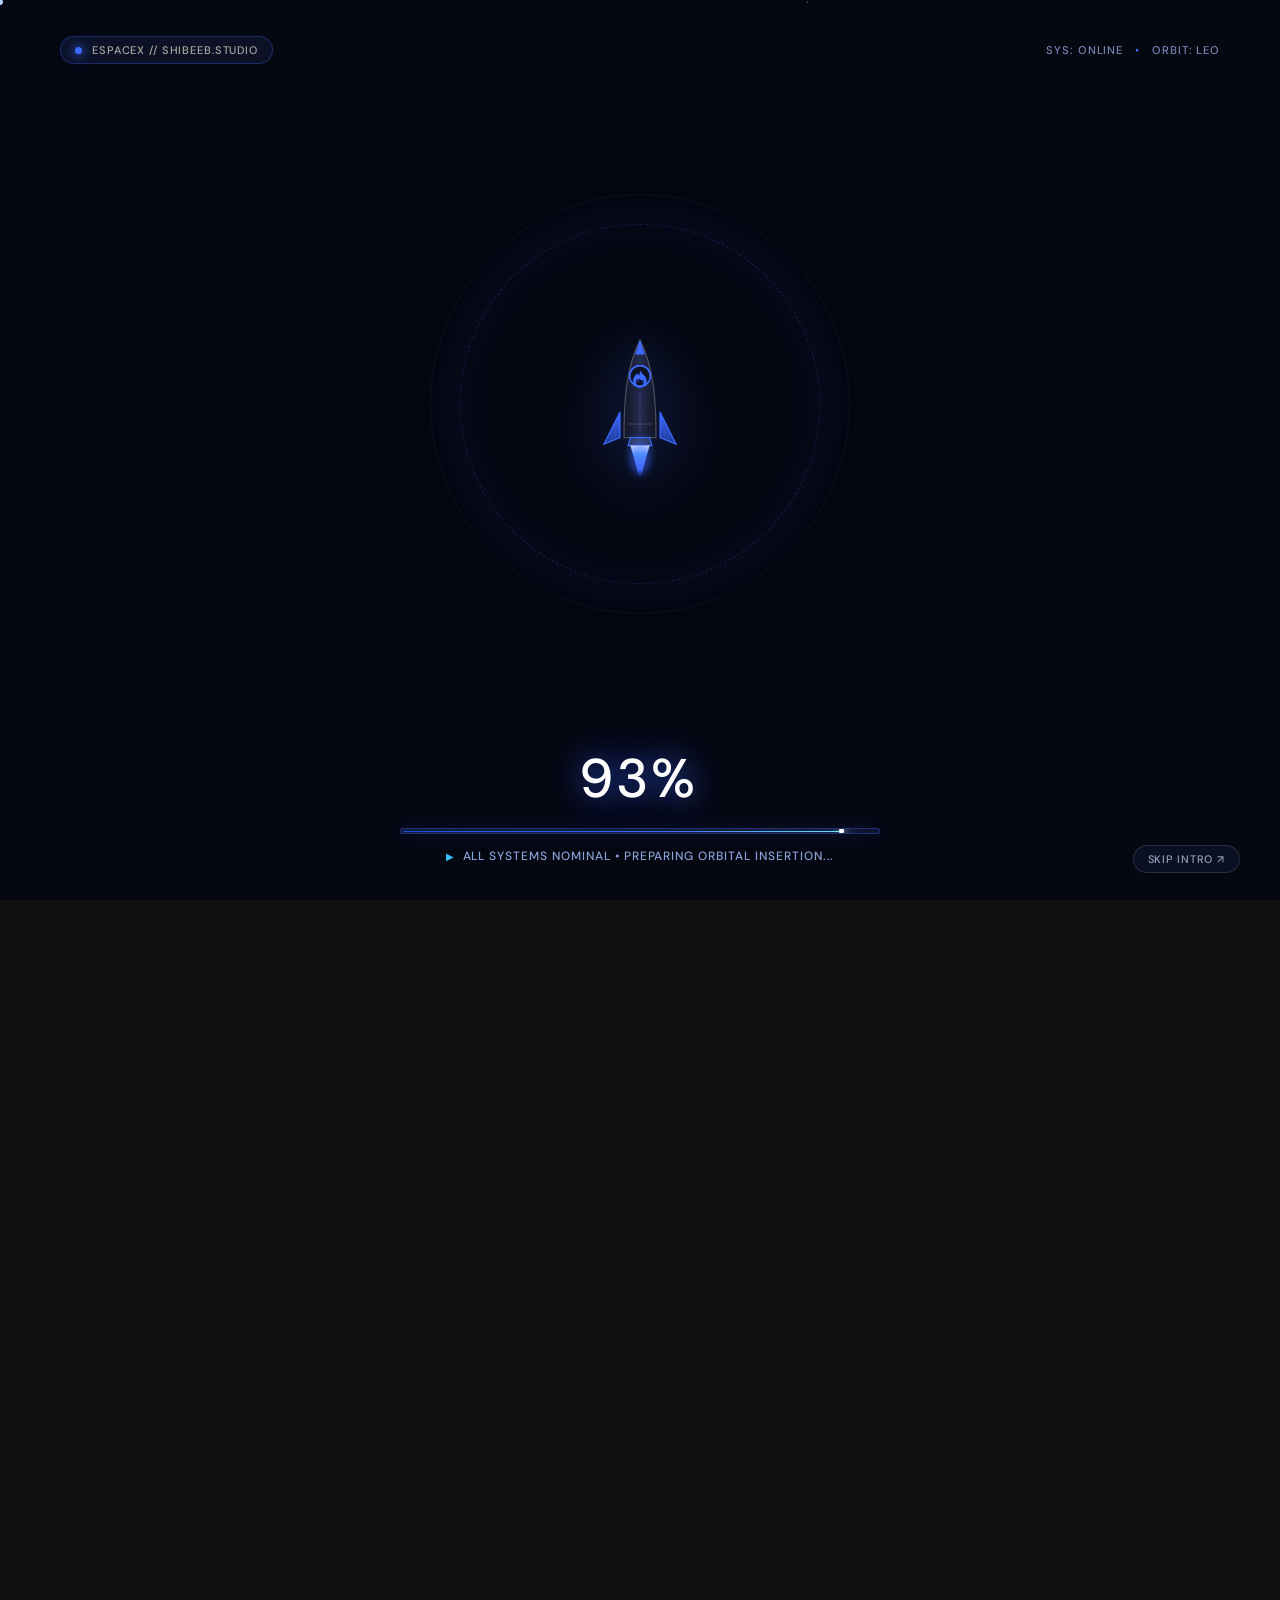
==== commit a4374c32: "fix: Ensure theater modal description and bar are visible and fully formatted in fullscreen mode" ====
--- a/index.html
+++ b/index.html
@@ -1013,6 +1013,7 @@
         <div class="reel-theater-meta">
           <span class="reel-theater-tag mono" id="reelTheaterTag">01 · MAIN REEL</span>
           <h3 class="reel-theater-title" id="reelTheaterTitle">Showreel 2026</h3>
+          <p class="reel-theater-desc" id="reelTheaterDesc"></p>
         </div>
         <div class="reel-theater-controls-hint mono">
           <span>SPACE = PLAY/PAUSE · ESC = CLOSE</span>
--- a/assets/css/styles.css
+++ b/assets/css/styles.css
@@ -2159,16 +2159,15 @@
 .reel-orbital-section {
   position: relative;
   width: 100%;
-  height: 100vh;
-  min-height: 700px;
-  max-height: 1080px;
-  overflow: hidden;
+  min-height: 100vh;
+  padding-top: 130px !important;
+  padding-bottom: 110px !important;
   background: radial-gradient(circle at 50% 45%, #0e111c 0%, #06070a 85%);
   display: flex;
   flex-direction: column;
   justify-content: space-between;
-  padding: 24px 0 20px;
   box-sizing: border-box;
+  overflow: hidden;
 }
 
 /* Ambient 3D Orbital Background */
@@ -2212,24 +2211,25 @@
   border-style: solid;
 }
 
-/* Stage Header */
+/* Stage Header - respects .wrap boundaries */
 .reel-stage-header {
   position: relative;
   z-index: 10;
-  width: 100%;
+  width: min(1460px, calc(100% - 10.5vw));
+  margin-inline: auto;
 }
 
 .showreel-intro {
   display: flex;
   align-items: flex-end;
   justify-content: space-between;
-  padding: 10px 0 6px;
+  padding: 16px 0 10px;
   gap: 20px;
 }
 
 .showreel-intro-text h2 {
   font-family: "Space Grotesk", sans-serif;
-  font-size: clamp(34px, 5.2vw, 68px);
+  font-size: clamp(38px, 5.5vw, 76px);
   letter-spacing: -.075em;
   line-height: .88;
   margin: 0;
@@ -2243,9 +2243,9 @@
 .showreel-intro-text p {
   max-width: 440px;
   font-size: 13px;
-  line-height: 1.5;
+  line-height: 1.6;
   color: #aaa99e;
-  margin: 8px 0 0 0;
+  margin: 10px 0 0 0;
 }
 
 /* Gallery Navigation & Counter HUD */
@@ -2280,8 +2280,8 @@
 }
 
 .reel-arrow-btn {
-  width: 44px;
-  height: 44px;
+  width: 46px;
+  height: 46px;
   border-radius: 50%;
   background: rgba(20, 22, 30, 0.85);
   border: 1px solid rgba(255, 255, 255, 0.15);
@@ -2308,20 +2308,21 @@
 .reel-orbital-perspective-stage {
   position: relative;
   z-index: 5;
-  width: 100vw;
-  height: clamp(340px, 48vh, 480px);
+  width: 100%;
+  max-width: 100vw;
+  height: clamp(380px, 50vh, 500px);
   perspective: 1600px;
   perspective-origin: 50% 50%;
   overflow: visible;
   display: flex;
   align-items: center;
   justify-content: center;
-  margin: auto 0;
+  margin: 30px 0 30px;
 }
 
 .reel-orbital-track {
   position: relative;
-  width: clamp(300px, 52vw, 780px);
+  width: clamp(300px, 54vw, 800px);
   height: 100%;
   transform-style: preserve-3d;
   will-change: transform;
@@ -2568,17 +2569,18 @@
   box-shadow: 0 10px 30px rgba(0, 0, 0, 0.8);
 }
 
-/* Stage Footer & Progress Controls */
+/* Stage Footer & Progress Controls - respects .wrap boundaries */
 .reel-stage-footer {
   position: relative;
   z-index: 10;
-  width: 100%;
+  width: min(1460px, calc(100% - 10.5vw));
+  margin-inline: auto;
 }
 
 .reel-progress-row {
   display: flex;
   flex-direction: column;
-  gap: 10px;
+  gap: 12px;
 }
 
 .reel-progress-bar-wrap {
@@ -2608,7 +2610,7 @@
   background: rgba(20, 22, 30, 0.6);
   border: 1px solid rgba(255, 255, 255, 0.08);
   color: #8f92a1;
-  padding: 6px 14px;
+  padding: 7px 16px;
   border-radius: 999px;
   font-size: 11px;
   cursor: pointer;
@@ -2634,16 +2636,16 @@
   display: flex;
   align-items: center;
   justify-content: space-between;
-  margin-top: 6px;
-  font-size: 10px;
+  margin-top: 10px;
+  font-size: 11px;
   letter-spacing: 0.12em;
-  color: rgba(255, 255, 255, 0.35);
+  color: rgba(255, 255, 255, 0.45);
 }
 
 .scroll-indicator-pulse {
   display: inline-flex;
   align-items: center;
-  gap: 5px;
+  gap: 6px;
   color: #3d69ff;
   animation: bounceDown 1.8s infinite;
 }
@@ -2681,10 +2683,8 @@
 
 .reel-theater-stage {
   position: relative;
-  width: 90vw;
-  max-width: 1200px;
-  height: 85vh;
-  max-height: 800px;
+  width: min(92vw, 1200px);
+  height: min(88vh, 850px);
   z-index: 2;
   display: flex;
   flex-direction: column;
@@ -2692,7 +2692,7 @@
   border-radius: 18px;
   overflow: hidden;
   border: 1px solid rgba(255, 255, 255, 0.15);
-  box-shadow: 0 40px 100px rgba(0, 0, 0, 0.9), 0 0 60px rgba(61, 105, 255, 0.2);
+  box-shadow: 0 40px 100px rgba(0, 0, 0, 0.95), 0 0 60px rgba(61, 105, 255, 0.2);
 }
 
 .reel-theater-close {
@@ -2719,37 +2719,47 @@
 }
 
 .reel-theater-video-wrap {
-  flex: 1;
+  flex: 1 1 auto;
+  min-height: 0;
   width: 100%;
-  height: 100%;
   position: relative;
   background: #000;
   display: flex;
   align-items: center;
   justify-content: center;
+  overflow: hidden;
 }
 
 .reel-theater-video {
   width: 100%;
   height: 100%;
+  max-height: 100%;
   object-fit: contain;
 }
 
 .reel-theater-bar {
-  padding: 18px 28px;
-  background: rgba(14, 16, 22, 0.95);
-  border-top: 1px solid rgba(255, 255, 255, 0.08);
+  flex-shrink: 0;
+  padding: 16px 26px 18px;
+  background: rgba(14, 16, 22, 0.98);
+  border-top: 1px solid rgba(255, 255, 255, 0.1);
   display: flex;
   align-items: center;
   justify-content: space-between;
+  gap: 20px;
+  z-index: 5;
+}
+
+.reel-theater-meta {
+  max-width: 75%;
 }
 
 .reel-theater-tag {
   font-size: 11px;
   color: #3d69ff;
-  letter-spacing: 0.1em;
+  letter-spacing: 0.12em;
   display: block;
-  margin-bottom: 3px;
+  margin-bottom: 4px;
+  font-weight: 600;
 }
 .reel-theater-title {
   font-family: "Space Grotesk", sans-serif;
@@ -2757,14 +2767,28 @@
   font-weight: 700;
   color: #fff;
   margin: 0;
+  line-height: 1.25;
+}
+.reel-theater-desc {
+  font-size: 13px;
+  line-height: 1.45;
+  color: #aaa99e;
+  margin: 5px 0 0 0;
+  font-family: "Plus Jakarta Sans", sans-serif;
 }
 .reel-theater-controls-hint {
   font-size: 11px;
   color: #777;
   letter-spacing: 0.08em;
+  white-space: nowrap;
+  flex-shrink: 0;
 }
 
 @media (max-width: 900px) {
+  .reel-orbital-section {
+    padding-top: 100px !important;
+    padding-bottom: 70px !important;
+  }
   .reel-orbital-track {
     width: 78vw;
   }
@@ -2783,6 +2807,28 @@
   }
   .reel-pill-btn {
     white-space: nowrap;
+  }
+  .reel-theater-stage {
+    width: 95vw;
+    height: 88vh;
+  }
+  .reel-theater-bar {
+    padding: 12px 18px 14px;
+    flex-direction: column;
+    align-items: flex-start;
+    gap: 6px;
+  }
+  .reel-theater-meta {
+    max-width: 100%;
+  }
+  .reel-theater-title {
+    font-size: 16px;
+  }
+  .reel-theater-desc {
+    font-size: 12px;
+  }
+  .reel-theater-controls-hint {
+    display: none;
   }
 }
 
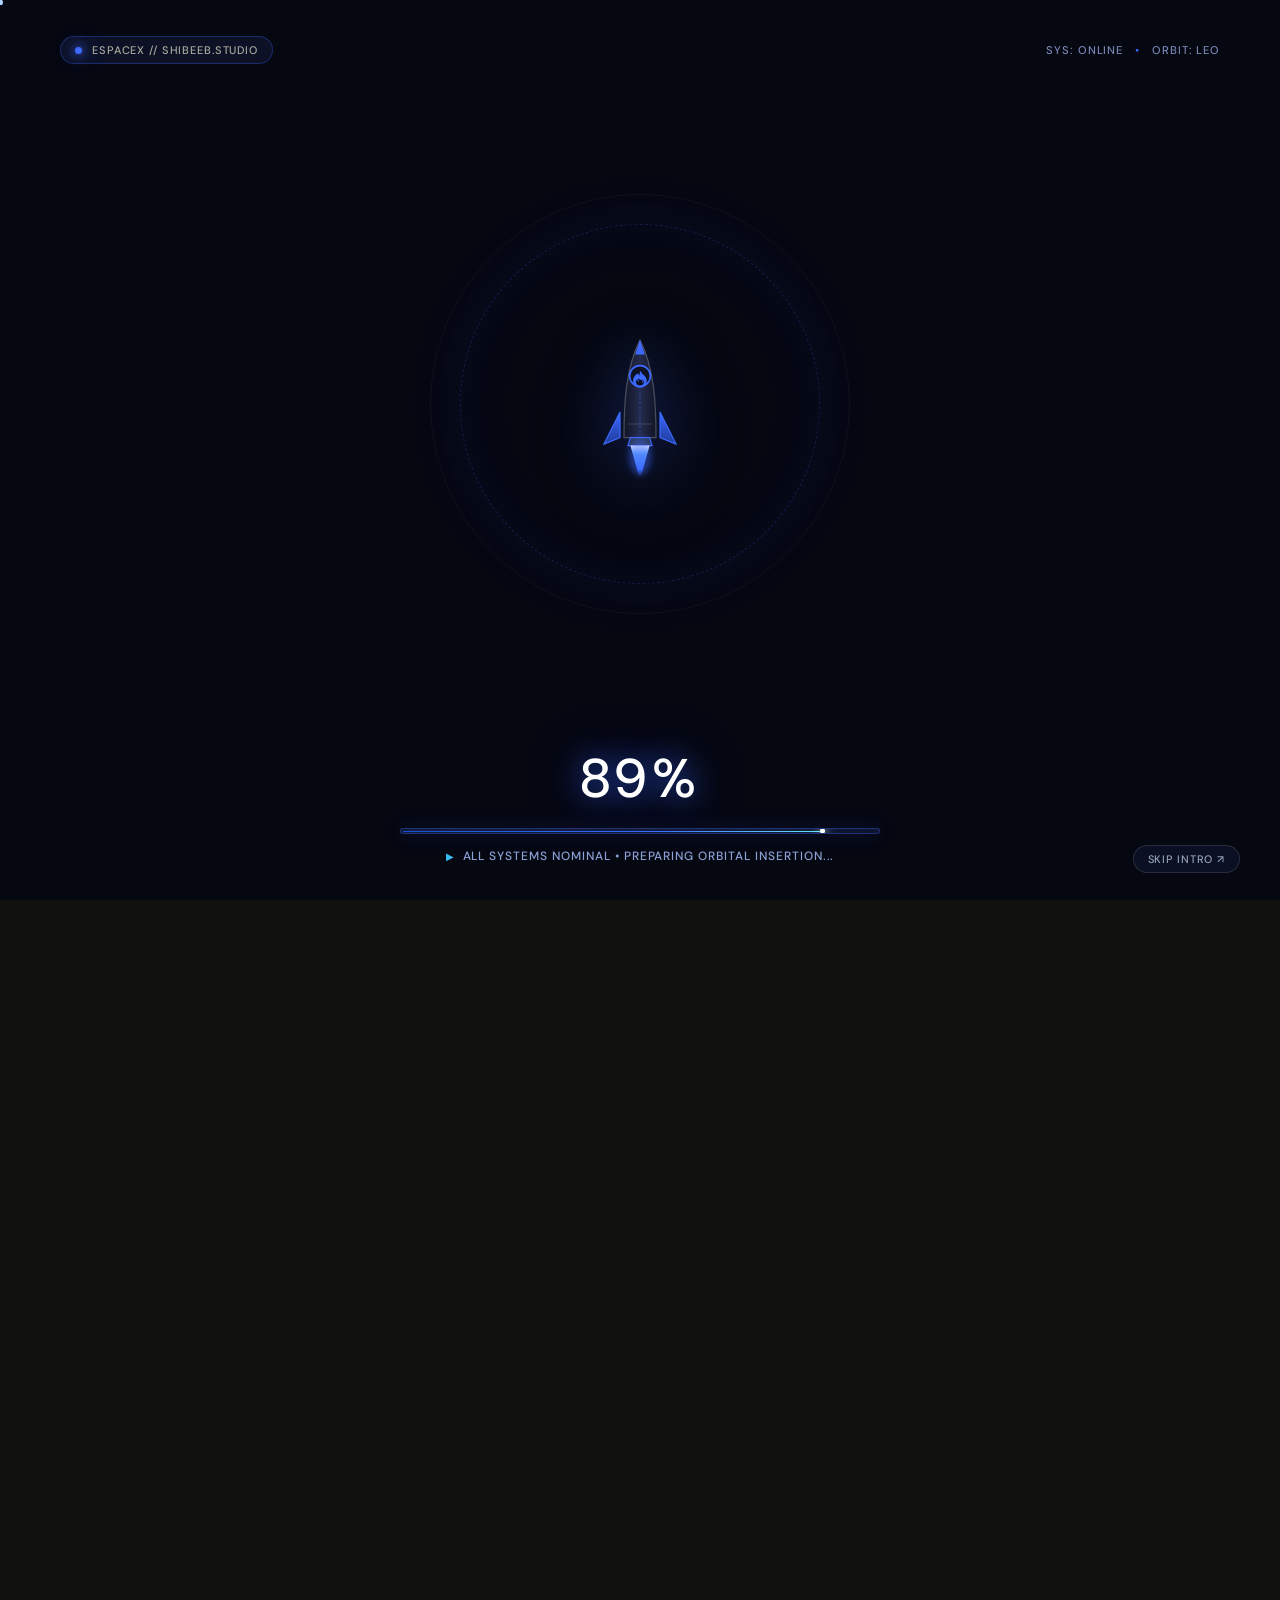
==== commit 2a910013: "Remove video text overlays and enhance orbital reel horizontal scrolling" ====
--- a/index.html
+++ b/index.html
@@ -80,11 +80,15 @@
   <link rel="preconnect" href="https://fonts.googleapis.com">
   <link rel="preconnect" href="https://fonts.gstatic.com" crossorigin>
   <link href="https://fonts.googleapis.com/css2?family=DM+Mono:wght@400;500&family=DM+Sans:wght@400;500;600;700&family=Space+Grotesk:wght@400;500;600;700&display=swap" rel="stylesheet">
-  <link rel="stylesheet" href="assets/css/styles.css?v=3">
+  <link rel="stylesheet" href="assets/css/styles.css?v=5">
 
   <style>
     .pill-flame-svg { width: 22px !important; height: 22px !important; max-width: 22px !important; display: block !important; }
     .pill-flame-circle { width: 44px; height: 44px; display: flex; align-items: center; justify-content: center; }
+    /* Video Reel Cards: clean without title and description overlays */
+    .reel-info, .reel-title, .reel-desc { display: none !important; }
+    .reel-panel-footer { justify-content: flex-end !important; pointer-events: none !important; }
+    .reel-panel-actions { margin-left: auto !important; pointer-events: auto !important; }
   </style>
   <style>
     /* Critical EspaceX Preloader Display */
@@ -505,7 +509,7 @@
         <div class="reel-orbital-track" id="reelOrbitalTrack">
 
           <!-- Reel 01: Showreel 2026 -->
-          <article class="reel-panel is-active" data-index="0" data-video-src="assets/videos/shibeeb-showreel.mp4" data-poster="assets/images/posters/showreel-thumb.jpg" data-title="Showreel 2026 — Motion In Action" data-tag="01 · MAIN REEL" data-duration="00:30">
+          <article class="reel-panel is-active" data-index="0" data-video-src="assets/videos/shibeeb-showreel.mp4" data-poster="assets/images/posters/showreel-thumb.jpg" data-title="Showreel 2026 — Motion In Action" data-desc="Brand identities, kinetic typography &amp; 3D pacing." data-tag="01 · MAIN REEL" data-duration="00:30">
             <div class="reel-media-box">
               <video class="reel-video" src="assets/videos/shibeeb-showreel.mp4" poster="assets/images/posters/showreel-thumb.jpg" playsinline muted loop preload="auto"></video>
               <div class="reel-media-overlay"></div>
@@ -520,10 +524,6 @@
                 <span class="reel-play-label mono">WATCH REEL</span>
               </div>
               <div class="reel-panel-footer">
-                <div class="reel-info">
-                  <h3 class="reel-title">Showreel 2026</h3>
-                  <p class="reel-desc">Brand identities, kinetic typography &amp; 3D pacing.</p>
-                </div>
                 <div class="reel-panel-actions">
                   <button type="button" class="reel-action-btn reel-sound-toggle" aria-label="Toggle Sound" title="Toggle Sound">
                     <svg class="icon-sound-off" viewBox="0 0 24 24" width="16" height="16" fill="currentColor"><polygon points="11 5 6 9 2 9 2 15 6 15 11 19 11 5"/><line x1="22" y1="9" x2="16" y2="15" stroke="currentColor" stroke-width="2"/><line x1="16" y1="9" x2="22" y2="15" stroke="currentColor" stroke-width="2"/></svg>
@@ -539,7 +539,7 @@
           </article>
 
           <!-- Reel 02: Mahindra Thar 4K -->
-          <article class="reel-panel" data-index="1" data-video-src="assets/videos/cinematic-car-reel.mp4" data-poster="assets/images/posters/car-video-thumb.jpg" data-title="Mahindra Thar 4K" data-tag="02 · AUTOMOTIVE" data-duration="00:58">
+          <article class="reel-panel" data-index="1" data-video-src="assets/videos/cinematic-car-reel.mp4" data-poster="assets/images/posters/car-video-thumb.jpg" data-title="Mahindra Thar 4K" data-desc="Off-road physics, dynamic mud particles &amp; cinematic composite." data-tag="02 · AUTOMOTIVE" data-duration="00:58">
             <div class="reel-media-box">
               <video class="reel-video" src="assets/videos/cinematic-car-reel.mp4" poster="assets/images/posters/car-video-thumb.jpg" playsinline muted loop preload="none"></video>
               <div class="reel-media-overlay"></div>
@@ -554,10 +554,6 @@
                 <span class="reel-play-label mono">WATCH REEL</span>
               </div>
               <div class="reel-panel-footer">
-                <div class="reel-info">
-                  <h3 class="reel-title">Mahindra Thar 4K</h3>
-                  <p class="reel-desc">Off-road physics, dynamic mud particles &amp; cinematic composite.</p>
-                </div>
                 <div class="reel-panel-actions">
                   <button type="button" class="reel-action-btn reel-sound-toggle" aria-label="Toggle Sound" title="Toggle Sound">
                     <svg class="icon-sound-off" viewBox="0 0 24 24" width="16" height="16" fill="currentColor"><polygon points="11 5 6 9 2 9 2 15 6 15 11 19 11 5"/><line x1="22" y1="9" x2="16" y2="15" stroke="currentColor" stroke-width="2"/><line x1="16" y1="9" x2="22" y2="15" stroke="currentColor" stroke-width="2"/></svg>
@@ -573,7 +569,7 @@
           </article>
 
           <!-- Reel 03: Vertical Social Reel -->
-          <article class="reel-panel is-vertical" data-index="2" data-video-src="assets/videos/social-motion-reel.mp4" data-poster="assets/images/posters/final-out-thumb.jpg" data-title="Vertical Social Reel" data-tag="03 · VERTICAL REEL" data-duration="00:24">
+          <article class="reel-panel is-vertical" data-index="2" data-video-src="assets/videos/social-motion-reel.mp4" data-poster="assets/images/posters/final-out-thumb.jpg" data-title="Vertical Social Reel" data-desc="Fast-paced mobile transitions, kinetic typography &amp; beat pacing." data-tag="03 · VERTICAL REEL" data-duration="00:24">
             <div class="reel-media-box">
               <video class="reel-video" src="assets/videos/social-motion-reel.mp4" poster="assets/images/posters/final-out-thumb.jpg" playsinline muted loop preload="none"></video>
               <div class="reel-media-overlay"></div>
@@ -588,10 +584,6 @@
                 <span class="reel-play-label mono">WATCH REEL</span>
               </div>
               <div class="reel-panel-footer">
-                <div class="reel-info">
-                  <h3 class="reel-title">Vertical Social Reel</h3>
-                  <p class="reel-desc">Fast-paced mobile transitions, kinetic typography &amp; beat pacing.</p>
-                </div>
                 <div class="reel-panel-actions">
                   <button type="button" class="reel-action-btn reel-sound-toggle" aria-label="Toggle Sound" title="Toggle Sound">
                     <svg class="icon-sound-off" viewBox="0 0 24 24" width="16" height="16" fill="currentColor"><polygon points="11 5 6 9 2 9 2 15 6 15 11 19 11 5"/><line x1="22" y1="9" x2="16" y2="15" stroke="currentColor" stroke-width="2"/><line x1="16" y1="9" x2="22" y2="15" stroke="currentColor" stroke-width="2"/></svg>
@@ -607,7 +599,7 @@
           </article>
 
           <!-- Reel 04: Creative Showcase CV -->
-          <article class="reel-panel" data-index="3" data-video-src="assets/videos/shibeeb-cv.mp4" data-poster="assets/images/posters/reel-frame.jpg" data-title="Creative Showcase CV" data-tag="04 · PORTFOLIO REEL" data-duration="00:46">
+          <article class="reel-panel" data-index="3" data-video-src="assets/videos/shibeeb-cv.mp4" data-poster="assets/images/posters/reel-frame.jpg" data-title="Creative Showcase CV" data-desc="Curated brand identity design &amp; motion graphics showcase reel." data-tag="04 · PORTFOLIO REEL" data-duration="00:46">
             <div class="reel-media-box">
               <video class="reel-video" src="assets/videos/shibeeb-cv.mp4" poster="assets/images/posters/reel-frame.jpg" playsinline muted loop preload="none"></video>
               <div class="reel-media-overlay"></div>
@@ -622,10 +614,6 @@
                 <span class="reel-play-label mono">WATCH REEL</span>
               </div>
               <div class="reel-panel-footer">
-                <div class="reel-info">
-                  <h3 class="reel-title">Creative Showcase CV</h3>
-                  <p class="reel-desc">Curated brand identity design &amp; motion graphics showcase reel.</p>
-                </div>
                 <div class="reel-panel-actions">
                   <button type="button" class="reel-action-btn reel-sound-toggle" aria-label="Toggle Sound" title="Toggle Sound">
                     <svg class="icon-sound-off" viewBox="0 0 24 24" width="16" height="16" fill="currentColor"><polygon points="11 5 6 9 2 9 2 15 6 15 11 19 11 5"/><line x1="22" y1="9" x2="16" y2="15" stroke="currentColor" stroke-width="2"/><line x1="16" y1="9" x2="22" y2="15" stroke="currentColor" stroke-width="2"/></svg>
@@ -641,7 +629,7 @@
           </article>
 
           <!-- Reel 05: Shibi Motion Film -->
-          <article class="reel-panel" data-index="4" data-video-src="assets/videos/shibi.mp4" data-poster="assets/images/posters/shibi-motion-thumb.jpg" data-title="Shibi Motion Film" data-tag="05 · KINETIC FILM" data-duration="00:40">
+          <article class="reel-panel" data-index="4" data-video-src="assets/videos/shibi.mp4" data-poster="assets/images/posters/shibi-motion-thumb.jpg" data-title="Shibi Motion Film" data-desc="Dynamic camera staging, kinetic pacing &amp; atmospheric passes." data-tag="05 · KINETIC FILM" data-duration="00:40">
             <div class="reel-media-box">
               <video class="reel-video" src="assets/videos/shibi.mp4" poster="assets/images/posters/shibi-motion-thumb.jpg" playsinline muted loop preload="none"></video>
               <div class="reel-media-overlay"></div>
@@ -656,10 +644,6 @@
                 <span class="reel-play-label mono">WATCH REEL</span>
               </div>
               <div class="reel-panel-footer">
-                <div class="reel-info">
-                  <h3 class="reel-title">Shibi Motion Film</h3>
-                  <p class="reel-desc">Dynamic camera staging, kinetic pacing &amp; atmospheric passes.</p>
-                </div>
                 <div class="reel-panel-actions">
                   <button type="button" class="reel-action-btn reel-sound-toggle" aria-label="Toggle Sound" title="Toggle Sound">
                     <svg class="icon-sound-off" viewBox="0 0 24 24" width="16" height="16" fill="currentColor"><polygon points="11 5 6 9 2 9 2 15 6 15 11 19 11 5"/><line x1="22" y1="9" x2="16" y2="15" stroke="currentColor" stroke-width="2"/><line x1="16" y1="9" x2="22" y2="15" stroke="currentColor" stroke-width="2"/></svg>
@@ -1049,5 +1033,5 @@
     </div>
   </div>
 
-  <script src="assets/js/script.js"></script>
+  <script src="assets/js/script.js?v=5"></script>
 </body></html>
--- a/assets/css/styles.css
+++ b/assets/css/styles.css
@@ -2495,30 +2495,22 @@
   padding: 20px;
   display: flex;
   align-items: flex-end;
-  justify-content: space-between;
+  justify-content: flex-end;
   gap: 16px;
   z-index: 3;
+  pointer-events: none;
 }
 
 .reel-info {
-  max-width: 62%;
+  display: none !important;
 }
 
 .reel-title {
-  font-family: "Space Grotesk", sans-serif;
-  font-size: clamp(18px, 2.2vw, 26px);
-  font-weight: 700;
-  color: #ffffff;
-  margin: 0 0 4px 0;
-  line-height: 1.2;
+  display: none !important;
 }
 
 .reel-desc {
-  font-size: 12px;
-  line-height: 1.45;
-  color: #b0b4c3;
-  margin: 0;
-  max-width: 400px;
+  display: none !important;
 }
 
 .reel-panel-actions {
@@ -2526,6 +2518,8 @@
   align-items: center;
   gap: 8px;
   flex-shrink: 0;
+  margin-left: auto;
+  pointer-events: auto;
 }
 
 .reel-action-btn {
@@ -2792,12 +2786,9 @@
   .reel-orbital-track {
     width: 78vw;
   }
-  .reel-info {
-    max-width: 100%;
-  }
   .reel-panel-footer {
-    flex-direction: column;
-    align-items: flex-start;
+    justify-content: flex-end;
+    align-items: flex-end;
     gap: 10px;
   }
   .reel-pills-nav {
